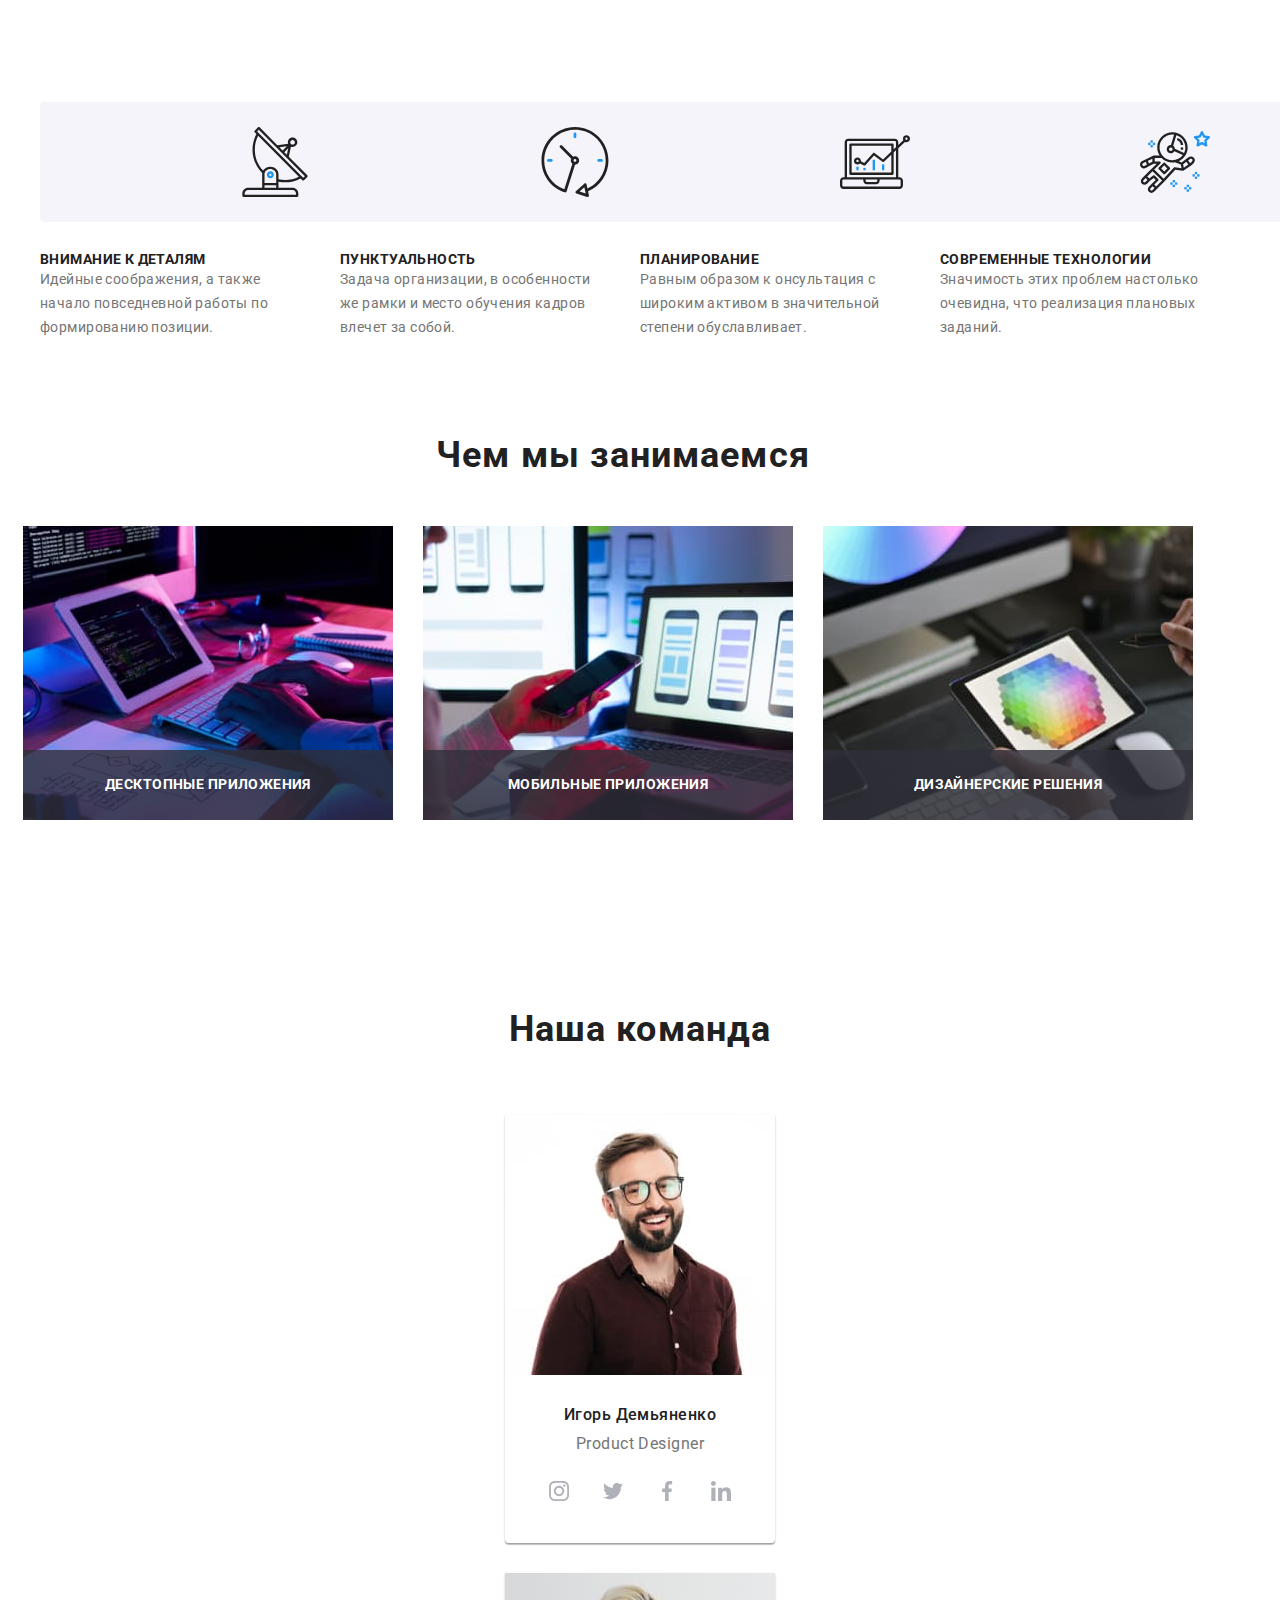
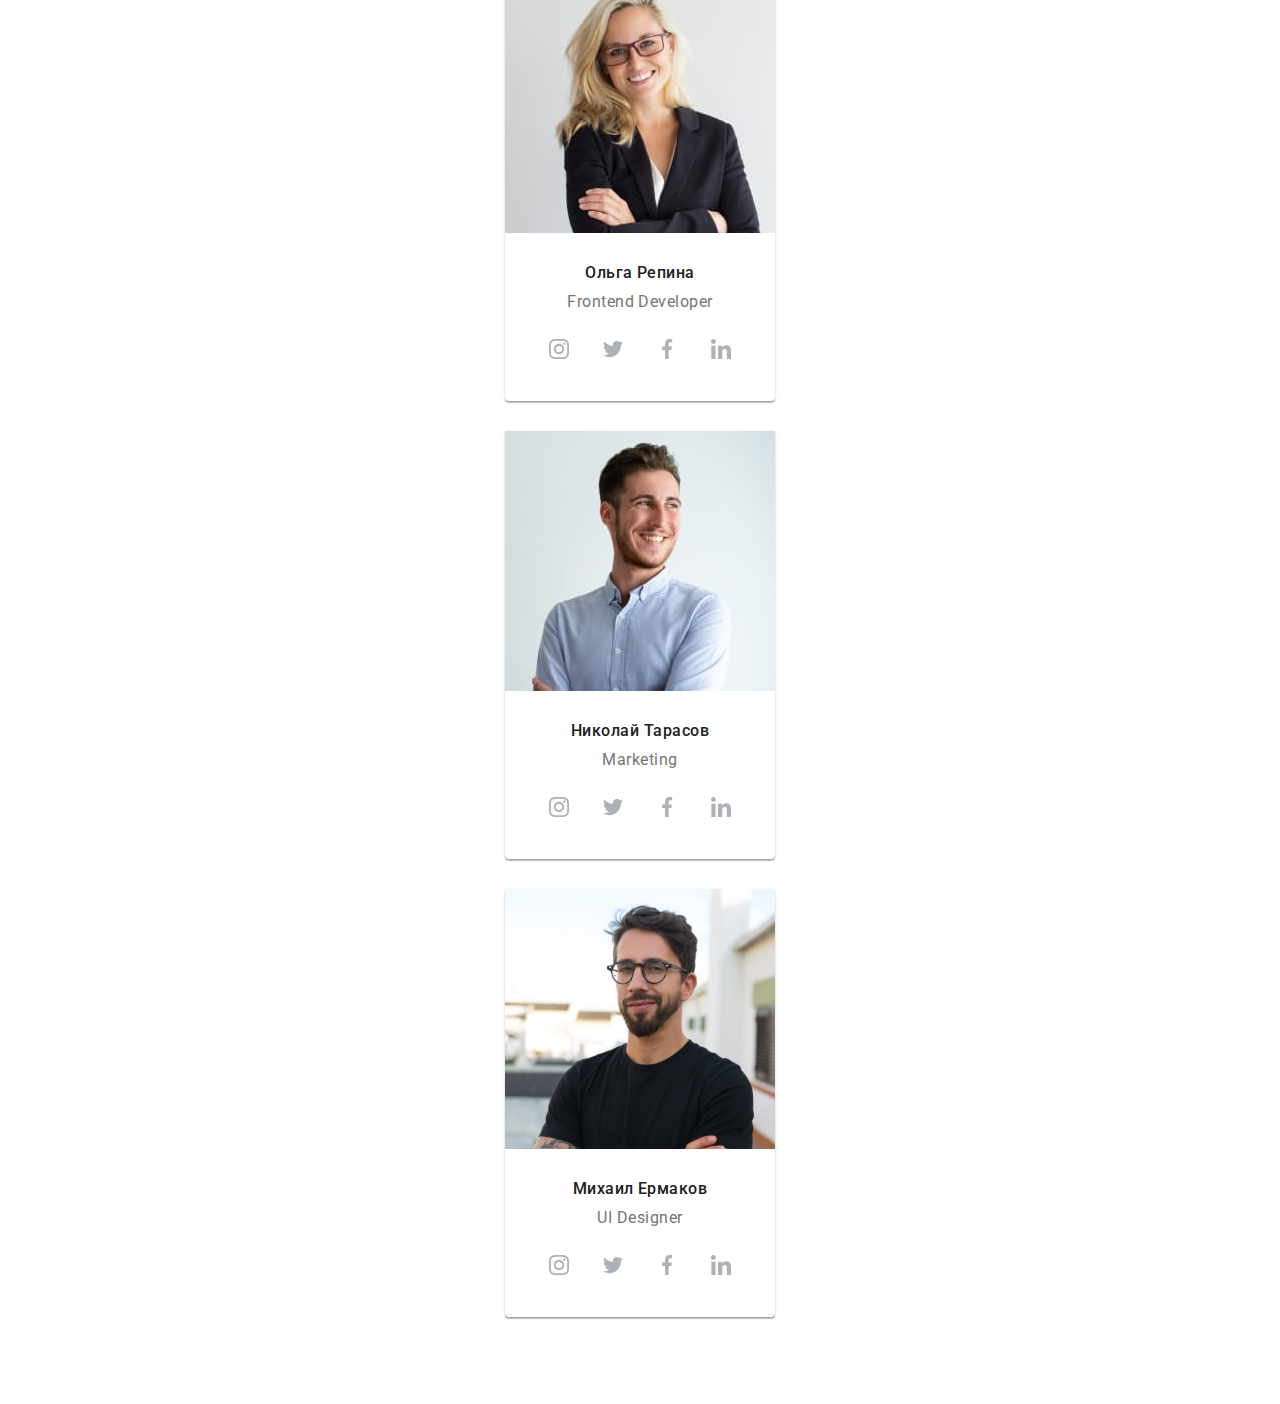
==== index.html @ 64065c69 "1" ====
<!DOCTYPE html>
<html lang="ru">
  <head>
    <meta charset="UTF-8" />
    <meta http-equiv="X-UA-Compatible" content="IE=edge" />
    <meta name="viewport" content="width=device-width, initial-scale=1.0" />
    <title>WebStudio</title>
    <link rel="preconnect" href="https://fonts.gstatic.com" />
    <link
      href="https://fonts.googleapis.com/css2?family=Raleway:wght@700&family=Roboto:wght@400;500;700;900&display=swap"
      rel="stylesheet"
    />
    <link
      rel="stylesheet"
      href="https://cdnjs.cloudflare.com/ajax/libs/modern-normalize/1.1.0/modern-normalize.min.css"
      integrity="sha512-wpPYUAdjBVSE4KJnH1VR1HeZfpl1ub8YT/NKx4PuQ5NmX2tKuGu6U/JRp5y+Y8XG2tV+wKQpNHVUX03MfMFn9Q=="
      crossorigin="anonymous"
      referrerpolicy="no-referrer"
    />
    <link rel="stylesheet" href="./css/main.min.css" />
  </head>
  <body>
    <!-- <header class="header">
      <div class="container header-container">
        <nav class="nav">
          <a class="logo link" href="./index.html">Web<span class="logo_black">Studio</span> </a>
          <ul class="menu list">
            <li class="menu__list">
              <a class="menu__link link current" href="./index.html">Студия</a>
            </li>
            <li class="menu__list">
              <a class="menu__link link" href="./portfolio.html">Портфолио</a>
            </li>
            <li class="menu__list">
              <a class="menu__link link" href="">Контакты</a>
            </li>
          </ul>
        </nav>
        <ul class="header__contacts list">
          <li class="header__contacts-list">
            <a class="header__contacts-mail-link link" href="mailto:info@devstudio.com">
              <svg class="header__icon-mail">
                <use href="./imeges/svg/svg.svg#icon-envelope"></use>
              </svg>
              info@devstudio.com
            </a>
          </li>
          <li class="header__contacts-list">
            <a class="header__contacts-phone-link link" href="tel:+380961111111">
              <svg class="header__icon-tel">
                <use href="./imeges/svg/svg.svg#icon-smartphone" height="16" width="10"></use>
              </svg>
              +38 096 111 11 11</a
            >
          </li>
        </ul>
      </div>
    </header> -->
    <!-- hero -->
    <!-- <main>
      <section class="hero">
        <h1 class="titel-hero">Эффективные решения<br />для вашего бизнеса</h1>
        <button type="button" class="modal-button" data-modal-open>Заказать услугу</button>
      </section> -->
    <!-- advantages -->
    <section class="section-advantages">
      <div class="container">
        <!--скрыть заголовок-->
        <h2 class="visually-hidden">Наши преимущества</h2>
        <ul class="advantages">
          <li class="advantages-list list">
            <div class="advantages-icon-container">
              <svg class="advantages-icon">
                <use href="./imeges/svg/svg.svg#icon-antenna"></use>
              </svg>
            </div>
            <h3 class="advantages-titel">Внимание к деталям</h3>
            <p class="advantages-text">
              Идейные соображения, а также начало повседневной работы по формированию позиции.
            </p>
          </li>
          <li class="advantages-list list">
            <div class="advantages-icon-container">
              <svg class="advantages-icon">
                <use href="./imeges/svg/svg.svg#icon-clock"></use>
              </svg>
            </div>
            <h3 class="advantages-titel">Пунктуальность</h3>
            <p class="advantages-text">
              Задача организации, в особенности же рамки и место обучения кадров влечет за собой.
            </p>
          </li>
          <li class="advantages-list list">
            <div class="advantages-icon-container">
              <svg class="advantages-icon">
                <use href="./imeges/svg/svg.svg#icon-diagram"></use>
              </svg>
            </div>
            <h3 class="advantages-titel">Планирование</h3>
            <p class="advantages-text">
              Равным образом к онсультация с широким активом в значительной степени обуславливает.
            </p>
          </li>
          <li class="advantages-list list">
            <div class="advantages-icon-container">
              <svg class="advantages-icon">
                <use href="./imeges/svg/svg.svg#icon-astronaut"></use>
              </svg>
            </div>
            <h3 class="advantages-titel">Современные технологии</h3>
            <p class="advantages-text">
              Значимость этих проблем настолько очевидна, что реализация плановых заданий.
            </p>
          </li>
        </ul>
      </div>
    </section>
    <!-- job -->
    <section class="section-job">
      <div class="container">
        <h2 class="job">Чем мы занимаемся</h2>
        <ul class="job-list">
          <li class="job-list-item list">
            <img class="job-list-img" src="./imeges/job/1.jpg" alt="Верстка сайта" width="370" />
            <div class="job-list-img-container">
              <p class="job-list-img-text">ДЕСКТОПНЫЕ ПРИЛОЖЕНИЯ</p>
            </div>
          </li>
          <li class="job-list-item list">
            <img
              class="job-list-img"
              src="./imeges/job/2.jpg"
              alt="Адаптация для разных устройств"
              width="370"
            />
            <div class="job-list-img-container">
              <p class="job-list-img-text">Мобильные приложения</p>
            </div>
          </li>
          <li class="job-list-item list">
            <img
              class="job-list-img"
              src="./imeges/job/3.jpg"
              alt="Подбор цветовой гаммы"
              width="370"
            />
            <div class="job-list-img-container">
              <p class="job-list-img-text">Дизайнерские решения</p>
            </div>
          </li>
        </ul>
      </div>
    </section>
    <!-- team -->
    <section class="section-team">
      <div class="container">
        <h2 class="team-titel">Наша команда</h2>
        <ul class="team-list">
          <div class="team">
            <li class="team-list-item list">
              <img src="./imeges/team/1.jpg" alt="фото Игоря Демьяненко" width="270" />
              <div class="team-box">
                <h3 class="team-name">Игорь Демьяненко</h3>
                <p lang="en" class="position">Product Designer</p>
                <ul class="social-list list">
                  <li>
                    <a class="social-list-link" href="">
                      <svg class="social-list-icon">
                        <use href="./imeges/svg/svg.svg#icon-instagram"></use>
                      </svg>
                    </a>
                  </li>
                  <li>
                    <a href="" class="social-list-link">
                      <svg class="social-list-icon">
                        <use href="./imeges/svg/svg.svg#icon-twitter"></use>
                      </svg>
                    </a>
                  </li>
                  <li>
                    <a href="" class="social-list-link">
                      <svg class="social-list-icon">
                        <use href="./imeges/svg/svg.svg#icon-facebook-1"></use>
                      </svg>
                    </a>
                  </li>
                  <li>
                    <a href="" class="social-list-link">
                      <svg class="social-list-icon">
                        <use href="./imeges/svg/svg.svg#icon-linkedin"></use>
                      </svg>
                    </a>
                  </li>
                </ul>
              </div>
            </li>
          </div>
          <div class="team">
            <li class="team-list-item list">
              <img src="./imeges/team/2.jpg" alt="фото Ольги Репиной" width="270" />
              <div class="team-box">
                <h3 class="team-name">Ольга Репина</h3>
                <p lang="en" class="position">Frontend Developer</p>
                <ul class="social-list list">
                  <li>
                    <a class="social-list-link" href="">
                      <svg class="social-list-icon">
                        <use href="./imeges/svg/svg.svg#icon-instagram"></use>
                      </svg>
                    </a>
                  </li>
                  <li>
                    <a href="" class="social-list-link">
                      <svg class="social-list-icon">
                        <use href="./imeges/svg/svg.svg#icon-twitter"></use>
                      </svg>
                    </a>
                  </li>
                  <li>
                    <a href="" class="social-list-link">
                      <svg class="social-list-icon">
                        <use href="./imeges/svg/svg.svg#icon-facebook-1"></use>
                      </svg>
                    </a>
                  </li>
                  <li>
                    <a href="" class="social-list-link">
                      <svg class="social-list-icon">
                        <use href="./imeges/svg/svg.svg#icon-linkedin"></use>
                      </svg>
                    </a>
                  </li>
                </ul>
              </div>
            </li>
          </div>
          <div class="team">
            <li class="team-list-item list">
              <img src="./imeges/team/3.jpg" alt="фото Николая Тарасова" />
              <div class="team-box">
                <h3 class="team-name">Николай Тарасов</h3>
                <p lang="en" class="position">Marketing</p>
                <ul class="social-list list">
                  <li>
                    <a class="social-list-link" href="">
                      <svg class="social-list-icon">
                        <use href="./imeges/svg/svg.svg#icon-instagram"></use>
                      </svg>
                    </a>
                  </li>
                  <li>
                    <a href="" class="social-list-link">
                      <svg class="social-list-icon">
                        <use href="./imeges/svg/svg.svg#icon-twitter"></use>
                      </svg>
                    </a>
                  </li>
                  <li>
                    <a href="" class="social-list-link">
                      <svg class="social-list-icon">
                        <use href="./imeges/svg/svg.svg#icon-facebook-1"></use>
                      </svg>
                    </a>
                  </li>
                  <li>
                    <a href="" class="social-list-link">
                      <svg class="social-list-icon">
                        <use href="./imeges/svg/svg.svg#icon-linkedin"></use>
                      </svg>
                    </a>
                  </li>
                </ul>
              </div>
            </li>
          </div>
          <div class="team">
            <li class="team-list-item list">
              <img src="./imeges/team/4.jpg" alt="фото Михаила Ермакова" width="270" />
              <div class="team-box">
                <h3 class="team-name">Михаил Ермаков</h3>
                <p lang="en" class="position">UI Designer</p>
                <ul class="social-list list">
                  <li>
                    <a class="social-list-link" href="">
                      <svg class="social-list-icon">
                        <use href="./imeges/svg/svg.svg#icon-instagram"></use>
                      </svg>
                    </a>
                  </li>
                  <li>
                    <a class="social-list-link" href="">
                      <svg class="social-list-icon">
                        <use href="./imeges/svg/svg.svg#icon-twitter"></use>
                      </svg>
                    </a>
                  </li>
                  <li>
                    <a href="" class="social-list-link">
                      <svg class="social-list-icon">
                        <use href="./imeges/svg/svg.svg#icon-facebook-1"></use>
                      </svg>
                    </a>
                  </li>
                  <li>
                    <a href="" class="social-list-link">
                      <svg class="social-list-icon">
                        <use href="./imeges/svg/svg.svg#icon-linkedin"></use>
                      </svg>
                    </a>
                  </li>
                </ul>
              </div>
            </li>
          </div>
        </ul>
      </div>
    </section>
    <!-- Partners -->
    <!-- <section class="partners-sections">
        <div class="container">
          <h2 class="partners">Постоянные клиенты</h2>
          <ul class="partners-list list">
            <li class="partners-list-item">
              <a href="" class="partners-list-link">
                <svg class="partners-list-icon" height="46" width="41">
                  <use href="./imeges/svg/svg.svg#icon-group"></use>
                </svg>
              </a>
            </li>
            <li class="partners-list-item">
              <a href="" class="partners-list-link">
                <svg class="partners-list-icon" height="52" width="40">
                  <use href="./imeges/svg/svg.svg#icon-group2"></use>
                </svg>
              </a>
            </li>
            <li class="partners-list-item">
              <a href="" class="partners-list-link">
                <svg class="partners-list-icon" height="41" width="43">
                  <use href="./imeges/svg/svg.svg#icon-group3"></use>
                </svg>
              </a>
            </li>
            <li class="partners-list-item">
              <a href="" class="partners-list-link">
                <svg class="partners-list-icon" height="40" width="83">
                  <use href="./imeges/svg/svg.svg#icon-group4"></use>
                </svg>
              </a>
            </li>
            <li class="partners-list-item">
              <a href="" class="partners-list-link">
                <svg class="partners-list-icon" height="45" width="62">
                  <use href="./imeges/svg/svg.svg#icon-group5"></use>
                </svg>
              </a>
            </li>
            <li class="partners-list-item">
              <a href="" class="partners-list-link">
                <svg class="partners-list-icon" height="43" width="93">
                  <use href="./imeges/svg/svg.svg#icon-group6"></use>
                </svg>
              </a>
            </li>
          </ul>
        </div>
      </section>
    </main> -->
    <!-- footer -->
    <!-- <footer class="footer">
      <div class="container footer-container">
        <div class="address-box">
          <a class="logo link" href="./index.html">Web<span class="logo-white">Studio</span></a>
          <address class="address">
            <ul class="address__list list">
              <li class="footer-list-item">
                <a
                  class="footer-list-address link"
                  href="https://goo.gl/maps/URizzxRPcftidG8c9"
                  target="_blank"
                  rel="nooperer noreferrer"
                  >г.Киев бул. Леси Украинки 26</a
                >
              </li>
              <li class="footer-list-item">
                <a class="footer-link-mail link" href="mailto:info@devstudio.com"
                  >info@devstudio.com</a
                >
              </li>
              <li class="footer-list-item">
                <a class="footer-link-tel link" href="tel:+380961111111">+38 096 111 11 11</a>
              </li>
            </ul>
          </address>
        </div>
        <div class="footer-social-container">
          <p class="footer-social-titel">присоединяйтесь</p>
          <ul class="footer-social-list list">
            <li class="footer-social-list-item">
              <a class="footer-social-list-link" href="">
                <svg class="footer-social-list-icon">
                  <use href="./imeges/svg/svg.svg#icon-instagram"></use>
                </svg>
              </a>
            </li>
            <li class="footer-social-list-item">
              <a class="footer-social-list-link" href="">
                <svg class="footer-social-list-icon">
                  <use href="./imeges/svg/svg.svg#icon-twitter"></use>
                </svg>
              </a>
            </li>
            <li class="footer-social-list-item">
              <a href="" class="footer-social-list-link">
                <svg class="footer-social-list-icon">
                  <use href="./imeges/svg/svg.svg#icon-facebook-1"></use>
                </svg>
              </a>
            </li>
            <li class="footer-social-list-item">
              <a href="" class="footer-social-list-link">
                <svg class="footer-social-list-icon">
                  <use href="./imeges/svg/svg.svg#icon-linkedin"></use>
                </svg>
              </a>
            </li>
          </ul>
        </div> -->
    <!-- Form subckribe -->
    <!-- <form action="#" class="subscribe-form">
          <p class="subscribe-titel">Подпишитесь на рассылку</p>
          <div class="sybscribe-box">
            <input type="email" class="subscribe-mail" name="subscribe-mail" placeholder="E-mail" />
            <button class="subscribe-btn">
              <span class="subscribe-btn-titel">Подписаться</span>
              <svg class="subscribe-icon" height="24px" width="24px">
                <use href="./imeges/svg/svg.svg#icon-icon-send"></use>
              </svg>
            </button>
          </div>
        </form>
      </div>
    </footer> -->
    <!-- Modal form -->
    <div class="backdrop is-hidden" data-modal>
      <div class="modal">
        <button type="button" class="close" data-modal-close>
          <svg class="close-icon" height="18px" width="18px">
            <use href="./imeges/svg/svg.svg#icon-Vector"></use>
          </svg>
        </button>
        <form action="#" class="modal-form">
          <p class="modal-form-head">Оставьте свои данные, мы вам перезвоним</p>
          <label class="modal-form-field"
            >Имя
            <span class="input-wrapper">
              <input
                type="text"
                class="modal-form-input"
                name="user-name"
                pattern="[a-zA-Zа-яёА-ЯЁ]+"
                title="Имя должно содержать"
                minlength="2"
                required
              />
              <svg class="modal-form-icon" height="18px" width="18px">
                <use href="./imeges/svg/svg.svg#icon-person-black-18dp-1"></use>
              </svg>
            </span>
          </label>
          <label class="modal-form-field"
            >Телефон
            <span class="input-wrapper">
              <input
                type="tel"
                class="modal-form-input"
                name="user-phone"
                pattern="[0-9]{3}-[0-9]{3}-[0-9]{2}-[0-9]{2}"
                title="000-000-00-00"
                required
              />
              <svg class="modal-form-icon" height="18px" width="18px">
                <use href="./imeges/svg/svg.svg#icon-phone-black-18dp-1"></use>
              </svg>
            </span>
          </label>
          <label class="modal-form-field"
            >Почта
            <span class="input-wrapper">
              <input type="email" class="modal-form-input" name="user-email" />
              <svg class="modal-form-icon" height="18px" width="18px">
                <use href="./imeges/svg/svg.svg#icon-email-black-18dp-1"></use>
              </svg>
            </span>
          </label>
          <label class="modal-form-field"
            >Коментарий
            <textarea
              name="user-message"
              class="modal-form-message"
              placeholder="Введите текст"
            ></textarea>
          </label>
          <input type="checkbox" class="modal-form-checkbox visually-hidden" id="accept" />
          <label for="accept" class="modal-form-checkbox-label">
            Соглашаюсь с рассылкой и принимаю&nbsp;
            <a href="" class="modal-form-label-link">Условия договора</a></label
          >
          <button class="modal-form-btn">Отправить</button>
        </form>
      </div>
    </div>
    <script src="./js/modal.js"></script>
  </body>
</html>
---- css/main.min.css ----
:root{--main-font: 'Roboto', sans-serif;--secondary-font: 'Raleway';--accent-color: #2196f3;--background-color: #2f303a;--contact-head: #757575;--titel-hero-button: #ffffff;--bacground-button: #f5f4fa;--border-portfolio: #eeeeee;--fill: #afb1b8}.visually-hidden{position:absolute !important;clip:rect(1px 1px 1px 1px);clip:rect(1px, 1px, 1px, 1px);padding:0 !important;border:0 !important;height:1px !important;width:1px !important;overflow:hidden}h1,h2,h3,h4,h5,h6,p{margin-top:0;margin-bottom:0}ul,ol{margin-top:0;margin-bottom:0;padding-left:0}img{display:block}body{font-family:var(--main-font)}.list{list-style:none}.link{text-decoration:none}.container{width:100%;margin:0 auto;padding-left:15px;padding-right:15px}@media screen and (min-width: 480px){.container{max-width:480px}}@media screen and (min-width: 768px){.container{max-width:768px}}@media screen and (min-width: 1200px){.container{max-width:1200px}}.modal-button{border-radius:4px;font-family:inherit;font-weight:700;font-size:16px;line-height:1.87;display:flex;align-items:center;text-align:center;letter-spacing:0.06em;cursor:pointer;background:var(--accent-color);padding:10px 32px;margin-right:auto;margin-left:auto;box-shadow:0px 4px 4px rgba(0,0,0,0.15);border-radius:4px;border-color:transparent;color:var(--titel-hero-button)}.social-list-icon{width:20px;height:20px}.social-list-link{display:flex;justify-content:center;align-items:center;width:44px;height:44px;border-radius:50%;background-color:#ffffff;fill:var(--fill);transition-property:background-color, fill;transition-duration:250ms;transition-timing-function:cubic-bezier(0.4, 0, 0.2, 1);transition-delay:0ms}.social-list-link:hover,.social-list-link:focus{background-color:var(--accent-color);fill:#ffffff}.social-list{display:flex;justify-content:space-between;margin-top:16px}.footer-social-list-item:not(:last-child){margin-right:10px}.footer-social-container{margin-left:70px}.footer-social-list{display:flex}.footer-social-list-icon{width:20px;height:20px;fill:var(--titel-hero-button);transition-property:fill;transition-duration:250ms;transition-timing-function:cubic-bezier(0.4, 0, 0.2, 1);transition-delay:0ms}.footer-social-list-icon:hover{fill:white}.footer-social-list-link{display:flex;justify-content:center;align-items:center;width:44px;height:44px;border-radius:50%;background:rgba(255,255,255,0.1);transition-property:fill, background-color;transition-duration:250ms;transition-timing-function:cubic-bezier(0.4, 0, 0.2, 1);transition-delay:0ms}.footer-social-list-link:hover,.footer-social-list-link:focus{fill:white;background-color:var(--accent-color)}.footer-social-titel{text-transform:uppercase;font-weight:700;font-size:14px;line-height:1.14;letter-spacing:0.03em;color:var(--titel-hero-button);margin-bottom:20px}.backdrop{position:fixed;top:0;left:0;width:100%;height:100%;background-color:rgba(0,0,0,0.2);transition-property:opacity, visibility;transition-duration:250ms;transition-timing-function:cubic-bezier(0.4, 0, 0.2, 1);transition-delay:0ms}.is-hidden{opacity:0;visibility:hidden;pointer-events:none}.modal{width:528px;height:581px;background:#ffffff;box-shadow:0px 1px 3px rgba(0,0,0,0.12),0px 1px 1px rgba(0,0,0,0.14),0px 2px 1px rgba(0,0,0,0.2);border-radius:4px;position:absolute;top:50%;left:50%;transform:translate(-50%, -50%);padding:40px}.close{display:flex;align-items:center;justify-content:center;position:absolute;top:8px;right:8px;width:30px;height:30px;border-radius:50%;border:1px solid rgba(0,0,0,0.1);background-color:transparent;cursor:pointer;box-sizing:border-box;padding:0}.modal-form{display:flex;flex-direction:column}.modal-form-head{font-weight:bold;font-size:20px;line-height:1.15;text-align:center;letter-spacing:0.03em;color:#212121}.modal-form-input{width:100%;height:40px;border:1px solid rgba(33,33,33,0.2);box-sizing:border-box;border-radius:4px;padding-left:42px;transition-property:border-color;transition-duration:250ms;transition-timing-function:cubic-bezier(0.4, 0, 0.2, 1);transition-delay:0ms}.modal-form-input:hover,.modal-form-input:focus{border-color:var(--accent-color);outline:none}.modal-form-field{font-style:normal;font-weight:normal;font-size:12px;letter-spacing:0.01em;color:var(--contact-head);margin-bottom:10px}.modal-form-icon{top:50%;left:12px;transform:translateY(-50%);position:absolute;transition-property:fill;transition-duration:250ms;transition-timing-function:cubic-bezier(0.4, 0, 0.2, 1);transition-delay:0ms}.modal-form-input:hover+.modal-form-icon,.modal-form-input:focus+.modal-form-icon{fill:var(--accent-color)}.input-wrapper{position:relative;display:block;margin-top:4px}.modal-form-message{width:100%;height:120px;padding:12px 16px;margin-top:4px;resize:none;transition-property:border-color;transition-duration:250ms;transition-timing-function:cubic-bezier(0.4, 0, 0.2, 1);transition-delay:0ms}.modal-form-message:focus{outline:none;border-color:var(--accent-color)}.modal-form-message::placeholder{font-style:normal;font-weight:normal;font-size:12px;line-height:1.16;letter-spacing:0.01em;color:rgba(117,117,117,0.5)}.modal-form-checkbox-label{display:flex;align-items:center;font-weight:normal;font-size:14px;line-height:1.71;letter-spacing:0.03em;color:#757575;margin-bottom:30px}.modal-form-checkbox-label::before{content:'';display:block;width:16px;height:15px;border-radius:4;border:1px solid #000000;box-shadow:0px 4px 4px rgba(0,0,0,0.25);cursor:pointer;margin-right:9px}.modal-form-checkbox:checked+.modal-form-checkbox-label::before{background-image:url("../imeges/bg/icon.jpg");border:1px transparent;box-shadow:none}.modal-form-checkbox:focus+.modal-form-checkbox-label::before{outline:1px solid var(--accent-color);border:none}.modal-form-label-link{font-weight:normal;font-size:14px;line-height:1.71;letter-spacing:0.03em;text-decoration-line:underline;color:var(--accent-color)}.modal-form-btn{width:200px;height:50px;margin:0 auto;cursor:pointer;background-color:var(--accent-color);font-weight:bold;font-size:16px;line-height:1.87;letter-spacing:0.06em;color:var(--titel-hero-button);border:none}.header{padding-top:24px;padding-bottom:24px;border-bottom:1px solid #ececec}.header-container{display:flex}.nav{display:flex;align-items:center}.menu{display:flex}.header__contacts{display:flex;align-items:center;margin-left:auto}.header__icon-mail{width:16px;height:12px;margin-right:10px}.header__icon-tel{width:10px;height:16px;margin-right:10px}.logo{font-family:'Raleway', sans-serif;font-weight:400;font-size:26px;line-height:1.2;letter-spacing:0.03em;color:var(--accent-color);margin-right:93px}.menu__list:not(:last-child){margin-right:50px}.logo_black{font-family:'Raleway', sans-serif;font-weight:400;font-size:26px;line-height:1.2;letter-spacing:0.03em;color:#000}.menu__link{font-weight:500;font-size:14px;line-height:1.14;letter-spacing:0.02em;color:#212121;transition-property:color;transition-duration:250ms;transition-timing-function:cubic-bezier(0.4, 0, 0.2, 1);transition-delay:0ms}.menu__link:hover,.menu__link:focus{color:var(--accent-color)}.current{color:var(--accent-color)}.current::after{display:block;content:'';width:100%;height:4px;background-color:var(--accent-color);border-radius:2px;position:relative;top:28px}.header__contacts-mail-link{font-weight:500;font-size:14px;line-height:1.14;letter-spacing:0.02em;color:var(--contact-head);margin-left:auto;display:flex;align-items:center;transition-property:color, fill;transition-duration:250ms;transition-timing-function:cubic-bezier(0.4, 0, 0.2, 1);transition-delay:0ms;fill:#757575}.header__contacts-mail-link:hover,.header__contacts-mail-link:focus{color:var(--accent-color);fill:var(--accent-color)}.header__contacts-phone-link{font-weight:500;font-size:14px;line-height:1.14;letter-spacing:0.02em;color:var(--contact-head);margin-left:50px;display:flex;align-items:center;transition-property:color, fill;transition-duration:250ms;transition-timing-function:cubic-bezier(0.4, 0, 0.2, 1);transition-delay:0ms;fill:#757575}.header__contacts-phone-link:hover,.header__contacts-phone-link:focus{color:var(--accent-color);fill:var(--accent-color)}.titel-hero{font-weight:900;font-size:44px;line-height:1.36;text-align:center;letter-spacing:0.06em;text-transform:uppercase;color:var(--titel-hero-button);margin-right:0 auto;margin-bottom:30px}.hero{background-image:linear-gradient(rgba(47,48,58,0.4), rgba(47,48,58,0.4)),url("../imeges/bg/bg.jpg");background-repeat:no-repeat;background-position:50% 50%;background-size:cover;padding-top:200px;padding-bottom:200px}.advantages{margin-bottom:-30px}@media screen and (min-width: 768px){.advantages{display:flex;flex-wrap:wrap}}.section-advantages{padding-top:60px;padding-bottom:60px}@media screen and (min-width: 1200px){.section-advantages{padding-top:94px;padding-bottom:94px}}.advantages-list{width:100%;margin-bottom:30px}.advantages-list:not(:last-child){margin-right:30px}@media screen and (min-width: 768px){.advantages-list{flex-basis:calc((100% - 60px) / 2)}}@media screen and (min-width: 1200px){.advantages-list{flex-basis:calc((100% - 120px) / 4)}}.advantages-titel{font-weight:700;font-size:14px;line-height:1.14;letter-spacing:0.03em;text-transform:uppercase;color:#212121;text-align:center}@media screen and (min-width: 768px){.advantages-titel{text-align:left}}.advantages-text{font-weight:400;font-size:14px;line-height:1.71;letter-spacing:0.03em;color:#757575}.position{font-weight:400;font-size:16px;line-height:1.19;text-align:center;letter-spacing:0.03em;color:#757575}.advantages-icon{width:70px;height:70px;margin-left:0;margin-right:0}.advantages-icon-container{width:100%;background:#f5f4fa;padding:25px 100px;margin-bottom:30px;border-radius:4px;margin-right:auto;margin-left:auto;display:flex;align-items:center;justify-content:center}.section-job{padding-bottom:94px;display:none}@media screen and (min-width: 1200px){.section-job{max-width:1200px;display:block}}.job-list-item:not(:last-child){margin-right:30px}.job-list{display:flex}.job,.team-titel,.partners{font-weight:700;font-size:36px;line-height:1.17;text-align:center;letter-spacing:0.03em;color:#212121;margin-bottom:50px}.job-list-img-container{width:370px;height:70px;background:rgba(47,48,58,0.8);display:flex;align-items:center;justify-content:center;position:absolute;margin-top:-70px}.job-list-img-text{font-weight:700;font-size:14px;line-height:1.14;letter-spacing:0.03em;text-transform:uppercase;color:var(--titel-hero-button)}.section-team{padding-top:60px;padding-bottom:60px}@media screen and (min-width: 1200px){.section-team{padding-top:94px;padding-bottom:94px}}.team-list{margin-bottom:-30px}@media screen and (min-width: 768px){.team-list{display:flex;flex-wrap:wrap}}.team-list-item{background:#ffffff;box-shadow:0px 1px 3px rgba(0,0,0,0.12),0px 1px 1px rgba(0,0,0,0.14),0px 2px 1px rgba(0,0,0,0.2);border-radius:0px 0px 4px 4px}.team-list-item:not(:last-child){margin-right:30px}@media screen and (min-width: 768px){.team-list-item{flex-basis:calc((100% - 60px) / 2)}}@media screen and (min-width: 1200px){.team-list-item{flex-basis:calc((100% - 120px) / 4)}}.team-box{padding-top:30px;padding-bottom:30px;padding-left:32px;padding-right:32px}.team-name{font-weight:500;font-size:16px;line-height:1.19;text-align:center;letter-spacing:0.03em;color:#212121;margin-bottom:10px}.position{font-weight:400;font-size:16px;line-height:1.19;text-align:center;letter-spacing:0.03em;color:#757575}.team{width:100%;display:flex;padding-top:15px;padding-bottom:15px;align-items:center;justify-content:center}.partners-sections{padding-top:94px;padding-bottom:94px}.partners-list{display:flex}.partners-list-icon{fill:var(--fill);transition-property:fill;transition-duration:250ms;transition-timing-function:cubic-bezier(0.4, 0, 0.2, 1);transition-delay:0ms}.partners-list-item{display:block;width:170px;height:92px;box-sizing:border-box}.partners-list-item:not(:last-child){margin-right:30px;transition-property:border, box-sizing, border-radius;transition-duration:250ms;transition-timing-function:cubic-bezier(0.4, 0, 0.2, 1);transition-delay:0ms}.partners-list-link{display:flex;width:100%;height:100%;justify-content:center;align-items:center;border:1px solid #afb1b8;border-radius:4px;padding:16px 32px;transition-property:fill, border-color;transition-duration:250ms;transition-timing-function:cubic-bezier(0.4, 0, 0.2, 1);transition-delay:0ms}.partners-list-link:hover,.partners-list-link:focus{border-color:var(--accent-color);outline:none}.partners-list-link:hover .partners-list-icon,.partners-list-link:focus .partners-list-icon{fill:var(--accent-color)}.footer-container{display:flex;align-items:baseline}.footer{background:var(--background-color);padding:60px 0px}.subscribe-form{margin-left:89px}.subscribe-titel{font-weight:bold;font-size:14px;line-height:1.16;letter-spacing:0.03em;text-transform:uppercase;color:var(--titel-hero-button);padding-bottom:20px}.subscribe-mail{width:358px;height:50px;padding-left:16px;background-color:var(--background-color);color:rgba(255,255,255,0.6);border:1px solid rgba(255,255,255,0.3);border-radius:4px;margin-right:12px}.subscribe-btn{width:200px;height:50px;font-weight:bold;font-size:16px;line-height:1.87;letter-spacing:0.06em;color:var(--titel-hero-button);background-color:var(--accent-color);border-radius:4px;border:none;padding:0;cursor:pointer}.subscribe-btn-titel{margin-right:24px}.subscribe-icon{position:absolute;top:50%;right:13px;transform:translate(-50%, -50%)}.sybscribe-box{position:relative;display:flex;justify-content:space-between}.portfolio-btn{display:flex;justify-content:center;margin-bottom:50px}.portfolio-section-btn{padding-top:94px;padding-bottom:94px}.wrap{margin-top:34px;margin-bottom:89px}.portfolio-list{display:flex;flex-wrap:wrap;margin-top:-30px;margin-left:-30px}.portfolio-btn-item{border-radius:4px}.portfolio-btn-item:not(:last-child){margin-right:10px}.portfolio-list-item{margin-top:30px;margin-left:30px}.portfolio-list-item-link{display:block;transition-property:box-shadow;transition-duration:250ms;transition-timing-function:cubic-bezier(0.4, 0, 0.2, 1);transition-delay:0ms}.portfolio-list-item-link:hover .overlay,.portfolio-list-item-link:focus .overlay{transform:translateY(0%);box-shadow:0px 1px 1px rgba(0,0,0,0.12),0px 4px 4px rgba(0,0,0,0.06),1px 4px 6px rgba(0,0,0,0.16)}.portfolio-box{padding-top:20px;padding-bottom:20px;padding-left:24px;padding-right:24px;border-bottom:1px solid var(--border-portfolio);border-left:1px solid var(--border-portfolio);border-right:1px solid var(--border-portfolio);box-sizing:border-box}.overlay{position:absolute;background-color:rgba(33,150,243,0.9);font-weight:400;font-size:18px;line-height:1.56;letter-spacing:0.03em;color:var(--titel-hero-button);padding:63px 24px;top:0;left:0;height:100%;width:100%;overflow:auto;transform:translateY(100%);transition:transform 500ms linear}.portfolio-list-item-overlay{position:relative;overflow:hidden}.modal-button-portfolio{font-weight:500;font-size:16px;line-height:1.62;text-align:center;letter-spacing:0.03em;color:#212121;cursor:pointer;font-family:inherit;border:none;border-radius:4px;padding:6px 24px;transition-property:box-shadow, color, background;transition-duration:250ms;transition-timing-function:cubic-bezier(0.4, 0, 0.2, 1);transition-delay:0ms}.modal-button-portfolio:hover,.modal-button-portfolio:focus{box-shadow:0px 1px 1px rgba(0,0,0,0.12),0px 4px 4px rgba(0,0,0,0.06),1px 4px 6px rgba(0,0,0,0.16);color:var(--titel-hero-button);background:var(--accent-color)}.list-portfolio{font-weight:700;font-size:18px;line-height:2;letter-spacing:0.06em;color:#212121}.list-portfolio-category{font-weight:400;font-size:16px;line-height:1.87;letter-spacing:0.03em;color:#757575;margin-top:4px}.address{font-style:normal}.address-box{width:231px}.footer-list-item:not(:last-child){margin-bottom:9px}.footer-list-address{display:flex;font-weight:400;font-size:14px;line-height:1.71;letter-spacing:0.03em;color:#ffffff}.footer .logo{margin-bottom:20px;display:block}.logo-white{font-weight:700;font-size:26px;line-height:1.35;letter-spacing:0.03em;color:#ffffff}.footer-link-mail{font-weight:400;font-size:14px;line-height:1.71;letter-spacing:0.03em;color:#ffffff99}.footer-link-tel{font-weight:400;font-size:14px;line-height:1.71;letter-spacing:0.03em;color:#ffffff99}
/*# sourceMappingURL=main.min.css.map */
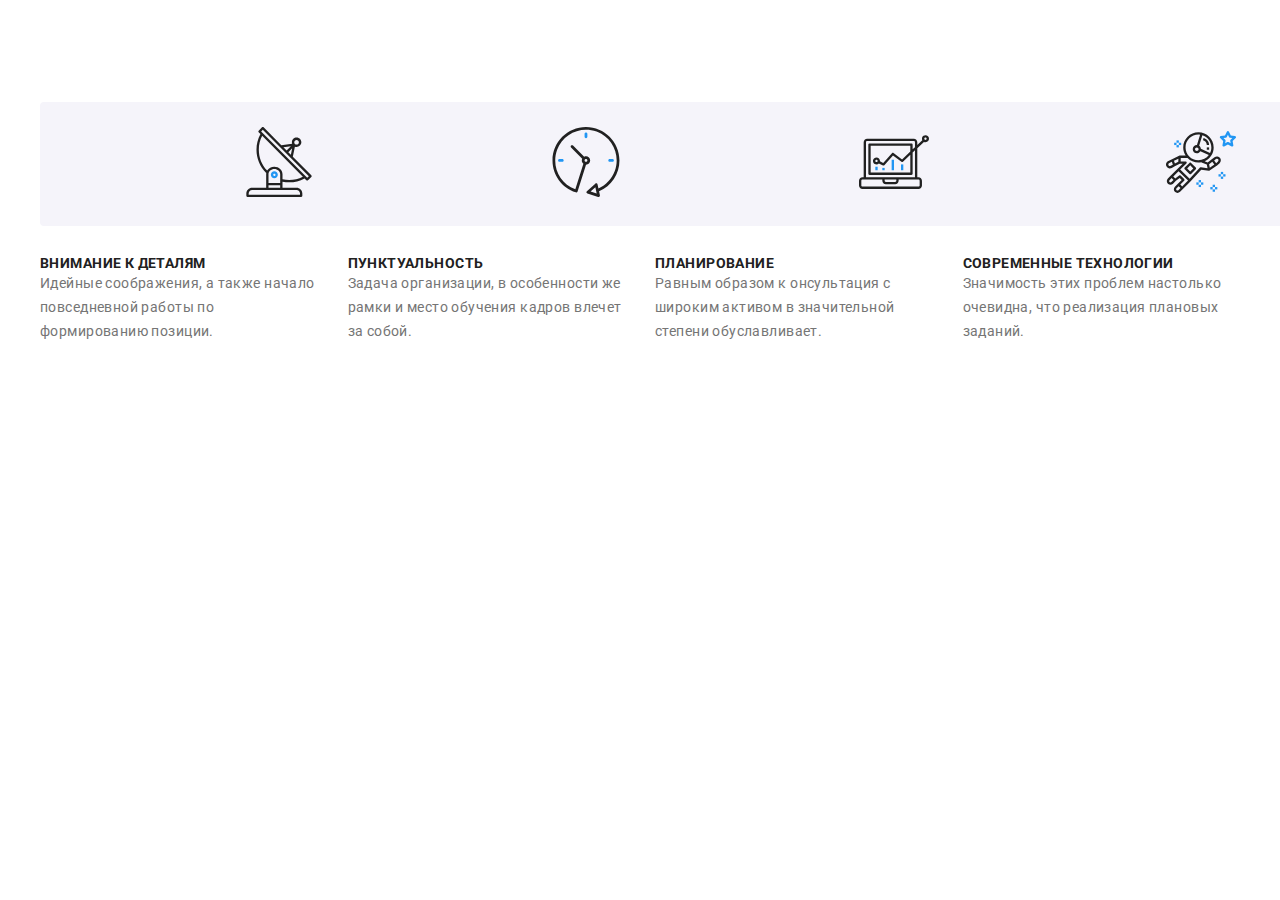
==== commit fb9b871d: "Преимущества" ====
--- a/index.html
+++ b/index.html
@@ -116,47 +116,46 @@
       </div>
     </section>
     <!-- job -->
-    <section class="section-job">
-      <div class="container">
-        <h2 class="job">Чем мы занимаемся</h2>
-        <ul class="job-list">
-          <li class="job-list-item list">
-            <img class="job-list-img" src="./imeges/job/1.jpg" alt="Верстка сайта" width="370" />
-            <div class="job-list-img-container">
-              <p class="job-list-img-text">ДЕСКТОПНЫЕ ПРИЛОЖЕНИЯ</p>
-            </div>
-          </li>
-          <li class="job-list-item list">
-            <img
-              class="job-list-img"
-              src="./imeges/job/2.jpg"
-              alt="Адаптация для разных устройств"
-              width="370"
-            />
-            <div class="job-list-img-container">
-              <p class="job-list-img-text">Мобильные приложения</p>
-            </div>
-          </li>
-          <li class="job-list-item list">
-            <img
-              class="job-list-img"
-              src="./imeges/job/3.jpg"
-              alt="Подбор цветовой гаммы"
-              width="370"
-            />
-            <div class="job-list-img-container">
-              <p class="job-list-img-text">Дизайнерские решения</p>
-            </div>
-          </li>
-        </ul>
-      </div>
-    </section>
+    <!-- <section class="section-job">
+        <div class="container">
+          <h2 class="job">Чем мы занимаемся</h2>
+          <ul class="job-list">
+            <li class="job-list-item list">
+              <img class="job-list-img" src="./imeges/job/1.jpg" alt="Верстка сайта" width="370" />
+              <div class="job-list-img-container">
+                <p class="job-list-img-text">ДЕСКТОПНЫЕ ПРИЛОЖЕНИЯ</p>
+              </div>
+            </li>
+            <li class="job-list-item list">
+              <img
+                class="job-list-img"
+                src="./imeges/job/2.jpg"
+                alt="Адаптация для разных устройств"
+                width="370"
+              />
+              <div class="job-list-img-container">
+                <p class="job-list-img-text">Мобильные приложения</p>
+              </div>
+            </li>
+            <li class="job-list-item list">
+              <img
+                class="job-list-img"
+                src="./imeges/job/3.jpg"
+                alt="Подбор цветовой гаммы"
+                width="370"
+              />
+              <div class="job-list-img-container">
+                <p class="job-list-img-text">Дизайнерские решения</p>
+              </div>
+            </li>
+          </ul>
+        </div>
+      </section> -->
     <!-- team -->
-    <section class="section-team">
-      <div class="container">
-        <h2 class="team-titel">Наша команда</h2>
-        <ul class="team-list">
-          <div class="team">
+    <!-- <section class="section-team">
+        <div class="container">
+          <h2 class="team-titel">Наша команда</h2>
+          <ul class="team-list">
             <li class="team-list-item list">
               <img src="./imeges/team/1.jpg" alt="фото Игоря Демьяненко" width="270" />
               <div class="team-box">
@@ -194,8 +193,6 @@
                 </ul>
               </div>
             </li>
-          </div>
-          <div class="team">
             <li class="team-list-item list">
               <img src="./imeges/team/2.jpg" alt="фото Ольги Репиной" width="270" />
               <div class="team-box">
@@ -233,8 +230,6 @@
                 </ul>
               </div>
             </li>
-          </div>
-          <div class="team">
             <li class="team-list-item list">
               <img src="./imeges/team/3.jpg" alt="фото Николая Тарасова" />
               <div class="team-box">
@@ -272,8 +267,6 @@
                 </ul>
               </div>
             </li>
-          </div>
-          <div class="team">
             <li class="team-list-item list">
               <img src="./imeges/team/4.jpg" alt="фото Михаила Ермакова" width="270" />
               <div class="team-box">
@@ -311,10 +304,9 @@
                 </ul>
               </div>
             </li>
-          </div>
-        </ul>
-      </div>
-    </section>
+          </ul>
+        </div>
+      </section> -->
     <!-- Partners -->
     <!-- <section class="partners-sections">
         <div class="container">
--- a/css/main.min.css
+++ b/css/main.min.css
@@ -1,2 +1,2 @@
-:root{--main-font: 'Roboto', sans-serif;--secondary-font: 'Raleway';--accent-color: #2196f3;--background-color: #2f303a;--contact-head: #757575;--titel-hero-button: #ffffff;--bacground-button: #f5f4fa;--border-portfolio: #eeeeee;--fill: #afb1b8}.visually-hidden{position:absolute !important;clip:rect(1px 1px 1px 1px);clip:rect(1px, 1px, 1px, 1px);padding:0 !important;border:0 !important;height:1px !important;width:1px !important;overflow:hidden}h1,h2,h3,h4,h5,h6,p{margin-top:0;margin-bottom:0}ul,ol{margin-top:0;margin-bottom:0;padding-left:0}img{display:block}body{font-family:var(--main-font)}.list{list-style:none}.link{text-decoration:none}.container{width:100%;margin:0 auto;padding-left:15px;padding-right:15px}@media screen and (min-width: 480px){.container{max-width:480px}}@media screen and (min-width: 768px){.container{max-width:768px}}@media screen and (min-width: 1200px){.container{max-width:1200px}}.modal-button{border-radius:4px;font-family:inherit;font-weight:700;font-size:16px;line-height:1.87;display:flex;align-items:center;text-align:center;letter-spacing:0.06em;cursor:pointer;background:var(--accent-color);padding:10px 32px;margin-right:auto;margin-left:auto;box-shadow:0px 4px 4px rgba(0,0,0,0.15);border-radius:4px;border-color:transparent;color:var(--titel-hero-button)}.social-list-icon{width:20px;height:20px}.social-list-link{display:flex;justify-content:center;align-items:center;width:44px;height:44px;border-radius:50%;background-color:#ffffff;fill:var(--fill);transition-property:background-color, fill;transition-duration:250ms;transition-timing-function:cubic-bezier(0.4, 0, 0.2, 1);transition-delay:0ms}.social-list-link:hover,.social-list-link:focus{background-color:var(--accent-color);fill:#ffffff}.social-list{display:flex;justify-content:space-between;margin-top:16px}.footer-social-list-item:not(:last-child){margin-right:10px}.footer-social-container{margin-left:70px}.footer-social-list{display:flex}.footer-social-list-icon{width:20px;height:20px;fill:var(--titel-hero-button);transition-property:fill;transition-duration:250ms;transition-timing-function:cubic-bezier(0.4, 0, 0.2, 1);transition-delay:0ms}.footer-social-list-icon:hover{fill:white}.footer-social-list-link{display:flex;justify-content:center;align-items:center;width:44px;height:44px;border-radius:50%;background:rgba(255,255,255,0.1);transition-property:fill, background-color;transition-duration:250ms;transition-timing-function:cubic-bezier(0.4, 0, 0.2, 1);transition-delay:0ms}.footer-social-list-link:hover,.footer-social-list-link:focus{fill:white;background-color:var(--accent-color)}.footer-social-titel{text-transform:uppercase;font-weight:700;font-size:14px;line-height:1.14;letter-spacing:0.03em;color:var(--titel-hero-button);margin-bottom:20px}.backdrop{position:fixed;top:0;left:0;width:100%;height:100%;background-color:rgba(0,0,0,0.2);transition-property:opacity, visibility;transition-duration:250ms;transition-timing-function:cubic-bezier(0.4, 0, 0.2, 1);transition-delay:0ms}.is-hidden{opacity:0;visibility:hidden;pointer-events:none}.modal{width:528px;height:581px;background:#ffffff;box-shadow:0px 1px 3px rgba(0,0,0,0.12),0px 1px 1px rgba(0,0,0,0.14),0px 2px 1px rgba(0,0,0,0.2);border-radius:4px;position:absolute;top:50%;left:50%;transform:translate(-50%, -50%);padding:40px}.close{display:flex;align-items:center;justify-content:center;position:absolute;top:8px;right:8px;width:30px;height:30px;border-radius:50%;border:1px solid rgba(0,0,0,0.1);background-color:transparent;cursor:pointer;box-sizing:border-box;padding:0}.modal-form{display:flex;flex-direction:column}.modal-form-head{font-weight:bold;font-size:20px;line-height:1.15;text-align:center;letter-spacing:0.03em;color:#212121}.modal-form-input{width:100%;height:40px;border:1px solid rgba(33,33,33,0.2);box-sizing:border-box;border-radius:4px;padding-left:42px;transition-property:border-color;transition-duration:250ms;transition-timing-function:cubic-bezier(0.4, 0, 0.2, 1);transition-delay:0ms}.modal-form-input:hover,.modal-form-input:focus{border-color:var(--accent-color);outline:none}.modal-form-field{font-style:normal;font-weight:normal;font-size:12px;letter-spacing:0.01em;color:var(--contact-head);margin-bottom:10px}.modal-form-icon{top:50%;left:12px;transform:translateY(-50%);position:absolute;transition-property:fill;transition-duration:250ms;transition-timing-function:cubic-bezier(0.4, 0, 0.2, 1);transition-delay:0ms}.modal-form-input:hover+.modal-form-icon,.modal-form-input:focus+.modal-form-icon{fill:var(--accent-color)}.input-wrapper{position:relative;display:block;margin-top:4px}.modal-form-message{width:100%;height:120px;padding:12px 16px;margin-top:4px;resize:none;transition-property:border-color;transition-duration:250ms;transition-timing-function:cubic-bezier(0.4, 0, 0.2, 1);transition-delay:0ms}.modal-form-message:focus{outline:none;border-color:var(--accent-color)}.modal-form-message::placeholder{font-style:normal;font-weight:normal;font-size:12px;line-height:1.16;letter-spacing:0.01em;color:rgba(117,117,117,0.5)}.modal-form-checkbox-label{display:flex;align-items:center;font-weight:normal;font-size:14px;line-height:1.71;letter-spacing:0.03em;color:#757575;margin-bottom:30px}.modal-form-checkbox-label::before{content:'';display:block;width:16px;height:15px;border-radius:4;border:1px solid #000000;box-shadow:0px 4px 4px rgba(0,0,0,0.25);cursor:pointer;margin-right:9px}.modal-form-checkbox:checked+.modal-form-checkbox-label::before{background-image:url("../imeges/bg/icon.jpg");border:1px transparent;box-shadow:none}.modal-form-checkbox:focus+.modal-form-checkbox-label::before{outline:1px solid var(--accent-color);border:none}.modal-form-label-link{font-weight:normal;font-size:14px;line-height:1.71;letter-spacing:0.03em;text-decoration-line:underline;color:var(--accent-color)}.modal-form-btn{width:200px;height:50px;margin:0 auto;cursor:pointer;background-color:var(--accent-color);font-weight:bold;font-size:16px;line-height:1.87;letter-spacing:0.06em;color:var(--titel-hero-button);border:none}.header{padding-top:24px;padding-bottom:24px;border-bottom:1px solid #ececec}.header-container{display:flex}.nav{display:flex;align-items:center}.menu{display:flex}.header__contacts{display:flex;align-items:center;margin-left:auto}.header__icon-mail{width:16px;height:12px;margin-right:10px}.header__icon-tel{width:10px;height:16px;margin-right:10px}.logo{font-family:'Raleway', sans-serif;font-weight:400;font-size:26px;line-height:1.2;letter-spacing:0.03em;color:var(--accent-color);margin-right:93px}.menu__list:not(:last-child){margin-right:50px}.logo_black{font-family:'Raleway', sans-serif;font-weight:400;font-size:26px;line-height:1.2;letter-spacing:0.03em;color:#000}.menu__link{font-weight:500;font-size:14px;line-height:1.14;letter-spacing:0.02em;color:#212121;transition-property:color;transition-duration:250ms;transition-timing-function:cubic-bezier(0.4, 0, 0.2, 1);transition-delay:0ms}.menu__link:hover,.menu__link:focus{color:var(--accent-color)}.current{color:var(--accent-color)}.current::after{display:block;content:'';width:100%;height:4px;background-color:var(--accent-color);border-radius:2px;position:relative;top:28px}.header__contacts-mail-link{font-weight:500;font-size:14px;line-height:1.14;letter-spacing:0.02em;color:var(--contact-head);margin-left:auto;display:flex;align-items:center;transition-property:color, fill;transition-duration:250ms;transition-timing-function:cubic-bezier(0.4, 0, 0.2, 1);transition-delay:0ms;fill:#757575}.header__contacts-mail-link:hover,.header__contacts-mail-link:focus{color:var(--accent-color);fill:var(--accent-color)}.header__contacts-phone-link{font-weight:500;font-size:14px;line-height:1.14;letter-spacing:0.02em;color:var(--contact-head);margin-left:50px;display:flex;align-items:center;transition-property:color, fill;transition-duration:250ms;transition-timing-function:cubic-bezier(0.4, 0, 0.2, 1);transition-delay:0ms;fill:#757575}.header__contacts-phone-link:hover,.header__contacts-phone-link:focus{color:var(--accent-color);fill:var(--accent-color)}.titel-hero{font-weight:900;font-size:44px;line-height:1.36;text-align:center;letter-spacing:0.06em;text-transform:uppercase;color:var(--titel-hero-button);margin-right:0 auto;margin-bottom:30px}.hero{background-image:linear-gradient(rgba(47,48,58,0.4), rgba(47,48,58,0.4)),url("../imeges/bg/bg.jpg");background-repeat:no-repeat;background-position:50% 50%;background-size:cover;padding-top:200px;padding-bottom:200px}.advantages{margin-bottom:-30px}@media screen and (min-width: 768px){.advantages{display:flex;flex-wrap:wrap}}.section-advantages{padding-top:60px;padding-bottom:60px}@media screen and (min-width: 1200px){.section-advantages{padding-top:94px;padding-bottom:94px}}.advantages-list{width:100%;margin-bottom:30px}.advantages-list:not(:last-child){margin-right:30px}@media screen and (min-width: 768px){.advantages-list{flex-basis:calc((100% - 60px) / 2)}}@media screen and (min-width: 1200px){.advantages-list{flex-basis:calc((100% - 120px) / 4)}}.advantages-titel{font-weight:700;font-size:14px;line-height:1.14;letter-spacing:0.03em;text-transform:uppercase;color:#212121;text-align:center}@media screen and (min-width: 768px){.advantages-titel{text-align:left}}.advantages-text{font-weight:400;font-size:14px;line-height:1.71;letter-spacing:0.03em;color:#757575}.position{font-weight:400;font-size:16px;line-height:1.19;text-align:center;letter-spacing:0.03em;color:#757575}.advantages-icon{width:70px;height:70px;margin-left:0;margin-right:0}.advantages-icon-container{width:100%;background:#f5f4fa;padding:25px 100px;margin-bottom:30px;border-radius:4px;margin-right:auto;margin-left:auto;display:flex;align-items:center;justify-content:center}.section-job{padding-bottom:94px;display:none}@media screen and (min-width: 1200px){.section-job{max-width:1200px;display:block}}.job-list-item:not(:last-child){margin-right:30px}.job-list{display:flex}.job,.team-titel,.partners{font-weight:700;font-size:36px;line-height:1.17;text-align:center;letter-spacing:0.03em;color:#212121;margin-bottom:50px}.job-list-img-container{width:370px;height:70px;background:rgba(47,48,58,0.8);display:flex;align-items:center;justify-content:center;position:absolute;margin-top:-70px}.job-list-img-text{font-weight:700;font-size:14px;line-height:1.14;letter-spacing:0.03em;text-transform:uppercase;color:var(--titel-hero-button)}.section-team{padding-top:60px;padding-bottom:60px}@media screen and (min-width: 1200px){.section-team{padding-top:94px;padding-bottom:94px}}.team-list{margin-bottom:-30px}@media screen and (min-width: 768px){.team-list{display:flex;flex-wrap:wrap}}.team-list-item{background:#ffffff;box-shadow:0px 1px 3px rgba(0,0,0,0.12),0px 1px 1px rgba(0,0,0,0.14),0px 2px 1px rgba(0,0,0,0.2);border-radius:0px 0px 4px 4px}.team-list-item:not(:last-child){margin-right:30px}@media screen and (min-width: 768px){.team-list-item{flex-basis:calc((100% - 60px) / 2)}}@media screen and (min-width: 1200px){.team-list-item{flex-basis:calc((100% - 120px) / 4)}}.team-box{padding-top:30px;padding-bottom:30px;padding-left:32px;padding-right:32px}.team-name{font-weight:500;font-size:16px;line-height:1.19;text-align:center;letter-spacing:0.03em;color:#212121;margin-bottom:10px}.position{font-weight:400;font-size:16px;line-height:1.19;text-align:center;letter-spacing:0.03em;color:#757575}.team{width:100%;display:flex;padding-top:15px;padding-bottom:15px;align-items:center;justify-content:center}.partners-sections{padding-top:94px;padding-bottom:94px}.partners-list{display:flex}.partners-list-icon{fill:var(--fill);transition-property:fill;transition-duration:250ms;transition-timing-function:cubic-bezier(0.4, 0, 0.2, 1);transition-delay:0ms}.partners-list-item{display:block;width:170px;height:92px;box-sizing:border-box}.partners-list-item:not(:last-child){margin-right:30px;transition-property:border, box-sizing, border-radius;transition-duration:250ms;transition-timing-function:cubic-bezier(0.4, 0, 0.2, 1);transition-delay:0ms}.partners-list-link{display:flex;width:100%;height:100%;justify-content:center;align-items:center;border:1px solid #afb1b8;border-radius:4px;padding:16px 32px;transition-property:fill, border-color;transition-duration:250ms;transition-timing-function:cubic-bezier(0.4, 0, 0.2, 1);transition-delay:0ms}.partners-list-link:hover,.partners-list-link:focus{border-color:var(--accent-color);outline:none}.partners-list-link:hover .partners-list-icon,.partners-list-link:focus .partners-list-icon{fill:var(--accent-color)}.footer-container{display:flex;align-items:baseline}.footer{background:var(--background-color);padding:60px 0px}.subscribe-form{margin-left:89px}.subscribe-titel{font-weight:bold;font-size:14px;line-height:1.16;letter-spacing:0.03em;text-transform:uppercase;color:var(--titel-hero-button);padding-bottom:20px}.subscribe-mail{width:358px;height:50px;padding-left:16px;background-color:var(--background-color);color:rgba(255,255,255,0.6);border:1px solid rgba(255,255,255,0.3);border-radius:4px;margin-right:12px}.subscribe-btn{width:200px;height:50px;font-weight:bold;font-size:16px;line-height:1.87;letter-spacing:0.06em;color:var(--titel-hero-button);background-color:var(--accent-color);border-radius:4px;border:none;padding:0;cursor:pointer}.subscribe-btn-titel{margin-right:24px}.subscribe-icon{position:absolute;top:50%;right:13px;transform:translate(-50%, -50%)}.sybscribe-box{position:relative;display:flex;justify-content:space-between}.portfolio-btn{display:flex;justify-content:center;margin-bottom:50px}.portfolio-section-btn{padding-top:94px;padding-bottom:94px}.wrap{margin-top:34px;margin-bottom:89px}.portfolio-list{display:flex;flex-wrap:wrap;margin-top:-30px;margin-left:-30px}.portfolio-btn-item{border-radius:4px}.portfolio-btn-item:not(:last-child){margin-right:10px}.portfolio-list-item{margin-top:30px;margin-left:30px}.portfolio-list-item-link{display:block;transition-property:box-shadow;transition-duration:250ms;transition-timing-function:cubic-bezier(0.4, 0, 0.2, 1);transition-delay:0ms}.portfolio-list-item-link:hover .overlay,.portfolio-list-item-link:focus .overlay{transform:translateY(0%);box-shadow:0px 1px 1px rgba(0,0,0,0.12),0px 4px 4px rgba(0,0,0,0.06),1px 4px 6px rgba(0,0,0,0.16)}.portfolio-box{padding-top:20px;padding-bottom:20px;padding-left:24px;padding-right:24px;border-bottom:1px solid var(--border-portfolio);border-left:1px solid var(--border-portfolio);border-right:1px solid var(--border-portfolio);box-sizing:border-box}.overlay{position:absolute;background-color:rgba(33,150,243,0.9);font-weight:400;font-size:18px;line-height:1.56;letter-spacing:0.03em;color:var(--titel-hero-button);padding:63px 24px;top:0;left:0;height:100%;width:100%;overflow:auto;transform:translateY(100%);transition:transform 500ms linear}.portfolio-list-item-overlay{position:relative;overflow:hidden}.modal-button-portfolio{font-weight:500;font-size:16px;line-height:1.62;text-align:center;letter-spacing:0.03em;color:#212121;cursor:pointer;font-family:inherit;border:none;border-radius:4px;padding:6px 24px;transition-property:box-shadow, color, background;transition-duration:250ms;transition-timing-function:cubic-bezier(0.4, 0, 0.2, 1);transition-delay:0ms}.modal-button-portfolio:hover,.modal-button-portfolio:focus{box-shadow:0px 1px 1px rgba(0,0,0,0.12),0px 4px 4px rgba(0,0,0,0.06),1px 4px 6px rgba(0,0,0,0.16);color:var(--titel-hero-button);background:var(--accent-color)}.list-portfolio{font-weight:700;font-size:18px;line-height:2;letter-spacing:0.06em;color:#212121}.list-portfolio-category{font-weight:400;font-size:16px;line-height:1.87;letter-spacing:0.03em;color:#757575;margin-top:4px}.address{font-style:normal}.address-box{width:231px}.footer-list-item:not(:last-child){margin-bottom:9px}.footer-list-address{display:flex;font-weight:400;font-size:14px;line-height:1.71;letter-spacing:0.03em;color:#ffffff}.footer .logo{margin-bottom:20px;display:block}.logo-white{font-weight:700;font-size:26px;line-height:1.35;letter-spacing:0.03em;color:#ffffff}.footer-link-mail{font-weight:400;font-size:14px;line-height:1.71;letter-spacing:0.03em;color:#ffffff99}.footer-link-tel{font-weight:400;font-size:14px;line-height:1.71;letter-spacing:0.03em;color:#ffffff99}
+:root{--main-font: 'Roboto', sans-serif;--secondary-font: 'Raleway';--accent-color: #2196f3;--background-color: #2f303a;--contact-head: #757575;--titel-hero-button: #ffffff;--bacground-button: #f5f4fa;--border-portfolio: #eeeeee;--fill: #afb1b8}.visually-hidden{position:absolute !important;clip:rect(1px 1px 1px 1px);clip:rect(1px, 1px, 1px, 1px);padding:0 !important;border:0 !important;height:1px !important;width:1px !important;overflow:hidden}h1,h2,h3,h4,h5,h6,p{margin-top:0;margin-bottom:0}ul,ol{margin-top:0;margin-bottom:0;padding-left:0}img{display:block}body{font-family:var(--main-font)}.list{list-style:none}.link{text-decoration:none}.container{width:100%;margin:0 auto;padding-left:15px;padding-right:15px}@media screen and (min-width: 480px){.container{max-width:480px}}@media screen and (min-width: 768px){.container{max-width:768px}}@media screen and (min-width: 1200px){.container{max-width:1200px}}.modal-button{border-radius:4px;font-family:inherit;font-weight:700;font-size:16px;line-height:1.87;display:flex;align-items:center;text-align:center;letter-spacing:0.06em;cursor:pointer;background:var(--accent-color);padding:10px 32px;margin-right:auto;margin-left:auto;box-shadow:0px 4px 4px rgba(0,0,0,0.15);border-radius:4px;border-color:transparent;color:var(--titel-hero-button)}.social-list-icon{width:20px;height:20px}.social-list-link{display:flex;justify-content:center;align-items:center;width:44px;height:44px;border-radius:50%;background-color:#ffffff;fill:var(--fill);transition-property:background-color, fill;transition-duration:250ms;transition-timing-function:cubic-bezier(0.4, 0, 0.2, 1);transition-delay:0ms}.social-list-link:hover,.social-list-link:focus{background-color:var(--accent-color);fill:#ffffff}.social-list{display:flex;justify-content:space-between;margin-top:16px}.footer-social-list-item:not(:last-child){margin-right:10px}.footer-social-container{margin-left:70px}.footer-social-list{display:flex}.footer-social-list-icon{width:20px;height:20px;fill:var(--titel-hero-button);transition-property:fill;transition-duration:250ms;transition-timing-function:cubic-bezier(0.4, 0, 0.2, 1);transition-delay:0ms}.footer-social-list-icon:hover{fill:white}.footer-social-list-link{display:flex;justify-content:center;align-items:center;width:44px;height:44px;border-radius:50%;background:rgba(255,255,255,0.1);transition-property:fill, background-color;transition-duration:250ms;transition-timing-function:cubic-bezier(0.4, 0, 0.2, 1);transition-delay:0ms}.footer-social-list-link:hover,.footer-social-list-link:focus{fill:white;background-color:var(--accent-color)}.footer-social-titel{text-transform:uppercase;font-weight:700;font-size:14px;line-height:1.14;letter-spacing:0.03em;color:var(--titel-hero-button);margin-bottom:20px}.backdrop{position:fixed;top:0;left:0;width:100%;height:100%;background-color:rgba(0,0,0,0.2);transition-property:opacity, visibility;transition-duration:250ms;transition-timing-function:cubic-bezier(0.4, 0, 0.2, 1);transition-delay:0ms}.is-hidden{opacity:0;visibility:hidden;pointer-events:none}.modal{width:528px;height:581px;background:#ffffff;box-shadow:0px 1px 3px rgba(0,0,0,0.12),0px 1px 1px rgba(0,0,0,0.14),0px 2px 1px rgba(0,0,0,0.2);border-radius:4px;position:absolute;top:50%;left:50%;transform:translate(-50%, -50%);padding:40px}.close{display:flex;align-items:center;justify-content:center;position:absolute;top:8px;right:8px;width:30px;height:30px;border-radius:50%;border:1px solid rgba(0,0,0,0.1);background-color:transparent;cursor:pointer;box-sizing:border-box;padding:0}.modal-form{display:flex;flex-direction:column}.modal-form-head{font-weight:bold;font-size:20px;line-height:1.15;text-align:center;letter-spacing:0.03em;color:#212121}.modal-form-input{width:100%;height:40px;border:1px solid rgba(33,33,33,0.2);box-sizing:border-box;border-radius:4px;padding-left:42px;transition-property:border-color;transition-duration:250ms;transition-timing-function:cubic-bezier(0.4, 0, 0.2, 1);transition-delay:0ms}.modal-form-input:hover,.modal-form-input:focus{border-color:var(--accent-color);outline:none}.modal-form-field{font-style:normal;font-weight:normal;font-size:12px;letter-spacing:0.01em;color:var(--contact-head);margin-bottom:10px}.modal-form-icon{top:50%;left:12px;transform:translateY(-50%);position:absolute;transition-property:fill;transition-duration:250ms;transition-timing-function:cubic-bezier(0.4, 0, 0.2, 1);transition-delay:0ms}.modal-form-input:hover+.modal-form-icon,.modal-form-input:focus+.modal-form-icon{fill:var(--accent-color)}.input-wrapper{position:relative;display:block;margin-top:4px}.modal-form-message{width:100%;height:120px;padding:12px 16px;margin-top:4px;resize:none;transition-property:border-color;transition-duration:250ms;transition-timing-function:cubic-bezier(0.4, 0, 0.2, 1);transition-delay:0ms}.modal-form-message:focus{outline:none;border-color:var(--accent-color)}.modal-form-message::placeholder{font-style:normal;font-weight:normal;font-size:12px;line-height:1.16;letter-spacing:0.01em;color:rgba(117,117,117,0.5)}.modal-form-checkbox-label{display:flex;align-items:center;font-weight:normal;font-size:14px;line-height:1.71;letter-spacing:0.03em;color:#757575;margin-bottom:30px}.modal-form-checkbox-label::before{content:'';display:block;width:16px;height:15px;border-radius:4;border:1px solid #000000;box-shadow:0px 4px 4px rgba(0,0,0,0.25);cursor:pointer;margin-right:9px}.modal-form-checkbox:checked+.modal-form-checkbox-label::before{background-image:url("../imeges/bg/icon.jpg");border:1px transparent;box-shadow:none}.modal-form-checkbox:focus+.modal-form-checkbox-label::before{outline:1px solid var(--accent-color);border:none}.modal-form-label-link{font-weight:normal;font-size:14px;line-height:1.71;letter-spacing:0.03em;text-decoration-line:underline;color:var(--accent-color)}.modal-form-btn{width:200px;height:50px;margin:0 auto;cursor:pointer;background-color:var(--accent-color);font-weight:bold;font-size:16px;line-height:1.87;letter-spacing:0.06em;color:var(--titel-hero-button);border:none}.header{padding-top:24px;padding-bottom:24px;border-bottom:1px solid #ececec}.header-container{display:flex}.nav{display:flex;align-items:center}.menu{display:flex}.header__contacts{display:flex;align-items:center;margin-left:auto}.header__icon-mail{width:16px;height:12px;margin-right:10px}.header__icon-tel{width:10px;height:16px;margin-right:10px}.logo{font-family:'Raleway', sans-serif;font-weight:400;font-size:26px;line-height:1.2;letter-spacing:0.03em;color:var(--accent-color);margin-right:93px}.menu__list:not(:last-child){margin-right:50px}.logo_black{font-family:'Raleway', sans-serif;font-weight:400;font-size:26px;line-height:1.2;letter-spacing:0.03em;color:#000}.menu__link{font-weight:500;font-size:14px;line-height:1.14;letter-spacing:0.02em;color:#212121;transition-property:color;transition-duration:250ms;transition-timing-function:cubic-bezier(0.4, 0, 0.2, 1);transition-delay:0ms}.menu__link:hover,.menu__link:focus{color:var(--accent-color)}.current{color:var(--accent-color)}.current::after{display:block;content:'';width:100%;height:4px;background-color:var(--accent-color);border-radius:2px;position:relative;top:28px}.header__contacts-mail-link{font-weight:500;font-size:14px;line-height:1.14;letter-spacing:0.02em;color:var(--contact-head);margin-left:auto;display:flex;align-items:center;transition-property:color, fill;transition-duration:250ms;transition-timing-function:cubic-bezier(0.4, 0, 0.2, 1);transition-delay:0ms;fill:#757575}.header__contacts-mail-link:hover,.header__contacts-mail-link:focus{color:var(--accent-color);fill:var(--accent-color)}.header__contacts-phone-link{font-weight:500;font-size:14px;line-height:1.14;letter-spacing:0.02em;color:var(--contact-head);margin-left:50px;display:flex;align-items:center;transition-property:color, fill;transition-duration:250ms;transition-timing-function:cubic-bezier(0.4, 0, 0.2, 1);transition-delay:0ms;fill:#757575}.header__contacts-phone-link:hover,.header__contacts-phone-link:focus{color:var(--accent-color);fill:var(--accent-color)}.titel-hero{font-weight:900;font-size:44px;line-height:1.36;text-align:center;letter-spacing:0.06em;text-transform:uppercase;color:var(--titel-hero-button);margin-right:0 auto;margin-bottom:30px}.hero{background-image:linear-gradient(rgba(47,48,58,0.4), rgba(47,48,58,0.4)),url("../imeges/bg/bg.jpg");background-repeat:no-repeat;background-position:50% 50%;background-size:cover;padding-top:200px;padding-bottom:200px}@media screen and (min-width: 768px){.advantages{display:flex;flex-wrap:wrap;margin-left:-30px}}.section-advantages{padding-top:60px;padding-bottom:60px}@media screen and (min-width: 1200px){.section-advantages{padding-top:94px;padding-bottom:94px}}.advantages-list{width:100%}.advantages-list:not(:last-child){margin-bottom:30px}@media screen and (min-width: 768px){.advantages-list{flex-basis:calc((100% - 60px) / 2);margin-left:30px}}@media screen and (min-width: 1200px){.advantages-list{flex-basis:calc((100% - 120px) / 4)}}.advantages-titel{text-align:center;font-weight:700;font-size:14px;line-height:1.14;letter-spacing:0.03em;text-transform:uppercase;color:#212121}@media screen and (min-width: 768px){.advantages-titel{text-align:left}}.advantages-text{font-weight:400;font-size:14px;line-height:1.71;letter-spacing:0.03em;color:#757575}.position{font-weight:400;font-size:16px;line-height:1.19;text-align:center;letter-spacing:0.03em;color:#757575}.advantages-icon{width:70px;height:70px}.advantages-icon-container{text-align:center;width:100%;background:#f5f4fa;padding:25px 100px;margin-bottom:30px;border-radius:4px}.section-job{padding-bottom:94px}.job-list-item:not(:last-child){margin-right:30px}.job-list{display:flex}.job,.team-titel,.partners{font-weight:700;font-size:36px;line-height:1.17;text-align:center;letter-spacing:0.03em;color:#212121;margin-bottom:50px}.job-list-img-container{width:370px;height:70px;background:rgba(47,48,58,0.8);display:flex;align-items:center;justify-content:center;position:absolute;margin-top:-70px}.job-list-img-text{font-weight:700;font-size:14px;line-height:1.14;letter-spacing:0.03em;text-transform:uppercase;color:var(--titel-hero-button)}.section-team{padding-top:94px;padding-bottom:94px;background:var(--bacground-button)}.team-list{display:flex}.team-list-item{background:#ffffff;box-shadow:0px 1px 3px rgba(0,0,0,0.12),0px 1px 1px rgba(0,0,0,0.14),0px 2px 1px rgba(0,0,0,0.2);border-radius:0px 0px 4px 4px}.team-list-item:not(:last-child){margin-right:30px}.team-box{padding-top:30px;padding-bottom:30px;padding-left:32px;padding-right:32px}.team-name{font-weight:500;font-size:16px;line-height:1.19;text-align:center;letter-spacing:0.03em;color:#212121;margin-bottom:10px}.position{font-weight:400;font-size:16px;line-height:1.19;text-align:center;letter-spacing:0.03em;color:#757575}.partners-sections{padding-top:94px;padding-bottom:94px}.partners-list{display:flex}.partners-list-icon{fill:var(--fill);transition-property:fill;transition-duration:250ms;transition-timing-function:cubic-bezier(0.4, 0, 0.2, 1);transition-delay:0ms}.partners-list-item{display:block;width:170px;height:92px;box-sizing:border-box}.partners-list-item:not(:last-child){margin-right:30px;transition-property:border, box-sizing, border-radius;transition-duration:250ms;transition-timing-function:cubic-bezier(0.4, 0, 0.2, 1);transition-delay:0ms}.partners-list-link{display:flex;width:100%;height:100%;justify-content:center;align-items:center;border:1px solid #afb1b8;border-radius:4px;padding:16px 32px;transition-property:fill, border-color;transition-duration:250ms;transition-timing-function:cubic-bezier(0.4, 0, 0.2, 1);transition-delay:0ms}.partners-list-link:hover,.partners-list-link:focus{border-color:var(--accent-color);outline:none}.partners-list-link:hover .partners-list-icon,.partners-list-link:focus .partners-list-icon{fill:var(--accent-color)}.footer-container{display:flex;align-items:baseline}.footer{background:var(--background-color);padding:60px 0px}.subscribe-form{margin-left:89px}.subscribe-titel{font-weight:bold;font-size:14px;line-height:1.16;letter-spacing:0.03em;text-transform:uppercase;color:var(--titel-hero-button);padding-bottom:20px}.subscribe-mail{width:358px;height:50px;padding-left:16px;background-color:var(--background-color);color:rgba(255,255,255,0.6);border:1px solid rgba(255,255,255,0.3);border-radius:4px;margin-right:12px}.subscribe-btn{width:200px;height:50px;font-weight:bold;font-size:16px;line-height:1.87;letter-spacing:0.06em;color:var(--titel-hero-button);background-color:var(--accent-color);border-radius:4px;border:none;padding:0;cursor:pointer}.subscribe-btn-titel{margin-right:24px}.subscribe-icon{position:absolute;top:50%;right:13px;transform:translate(-50%, -50%)}.sybscribe-box{position:relative;display:flex;justify-content:space-between}.portfolio-btn{display:flex;justify-content:center;margin-bottom:50px}.portfolio-section-btn{padding-top:94px;padding-bottom:94px}.wrap{margin-top:34px;margin-bottom:89px}.portfolio-list{display:flex;flex-wrap:wrap;margin-top:-30px;margin-left:-30px}.portfolio-btn-item{border-radius:4px}.portfolio-btn-item:not(:last-child){margin-right:10px}.portfolio-list-item{margin-top:30px;margin-left:30px}.portfolio-list-item-link{display:block;transition-property:box-shadow;transition-duration:250ms;transition-timing-function:cubic-bezier(0.4, 0, 0.2, 1);transition-delay:0ms}.portfolio-list-item-link:hover .overlay,.portfolio-list-item-link:focus .overlay{transform:translateY(0%);box-shadow:0px 1px 1px rgba(0,0,0,0.12),0px 4px 4px rgba(0,0,0,0.06),1px 4px 6px rgba(0,0,0,0.16)}.portfolio-box{padding-top:20px;padding-bottom:20px;padding-left:24px;padding-right:24px;border-bottom:1px solid var(--border-portfolio);border-left:1px solid var(--border-portfolio);border-right:1px solid var(--border-portfolio);box-sizing:border-box}.overlay{position:absolute;background-color:rgba(33,150,243,0.9);font-weight:400;font-size:18px;line-height:1.56;letter-spacing:0.03em;color:var(--titel-hero-button);padding:63px 24px;top:0;left:0;height:100%;width:100%;overflow:auto;transform:translateY(100%);transition:transform 500ms linear}.portfolio-list-item-overlay{position:relative;overflow:hidden}.modal-button-portfolio{font-weight:500;font-size:16px;line-height:1.62;text-align:center;letter-spacing:0.03em;color:#212121;cursor:pointer;font-family:inherit;border:none;border-radius:4px;padding:6px 24px;transition-property:box-shadow, color, background;transition-duration:250ms;transition-timing-function:cubic-bezier(0.4, 0, 0.2, 1);transition-delay:0ms}.modal-button-portfolio:hover,.modal-button-portfolio:focus{box-shadow:0px 1px 1px rgba(0,0,0,0.12),0px 4px 4px rgba(0,0,0,0.06),1px 4px 6px rgba(0,0,0,0.16);color:var(--titel-hero-button);background:var(--accent-color)}.list-portfolio{font-weight:700;font-size:18px;line-height:2;letter-spacing:0.06em;color:#212121}.list-portfolio-category{font-weight:400;font-size:16px;line-height:1.87;letter-spacing:0.03em;color:#757575;margin-top:4px}.address{font-style:normal}.address-box{width:231px}.footer-list-item:not(:last-child){margin-bottom:9px}.footer-list-address{display:flex;font-weight:400;font-size:14px;line-height:1.71;letter-spacing:0.03em;color:#ffffff}.footer .logo{margin-bottom:20px;display:block}.logo-white{font-weight:700;font-size:26px;line-height:1.35;letter-spacing:0.03em;color:#ffffff}.footer-link-mail{font-weight:400;font-size:14px;line-height:1.71;letter-spacing:0.03em;color:#ffffff99}.footer-link-tel{font-weight:400;font-size:14px;line-height:1.71;letter-spacing:0.03em;color:#ffffff99}
 /*# sourceMappingURL=main.min.css.map */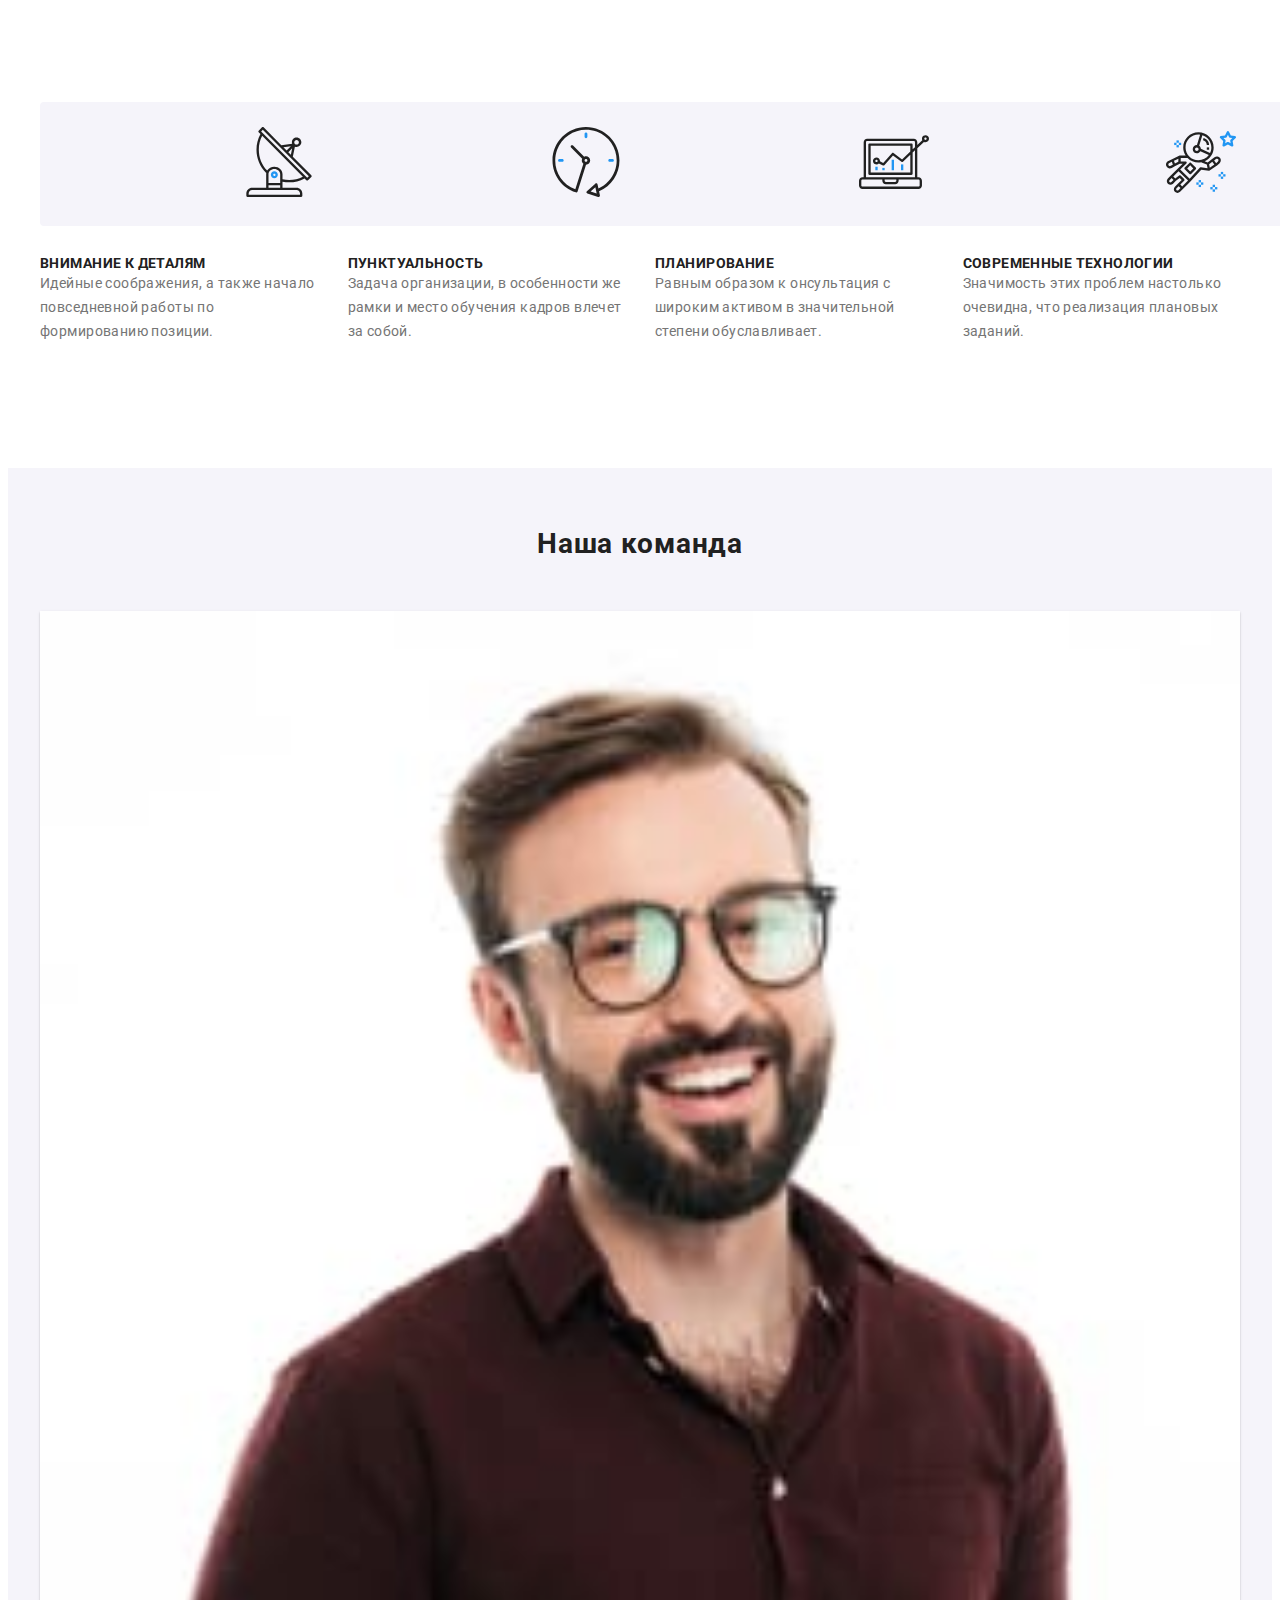
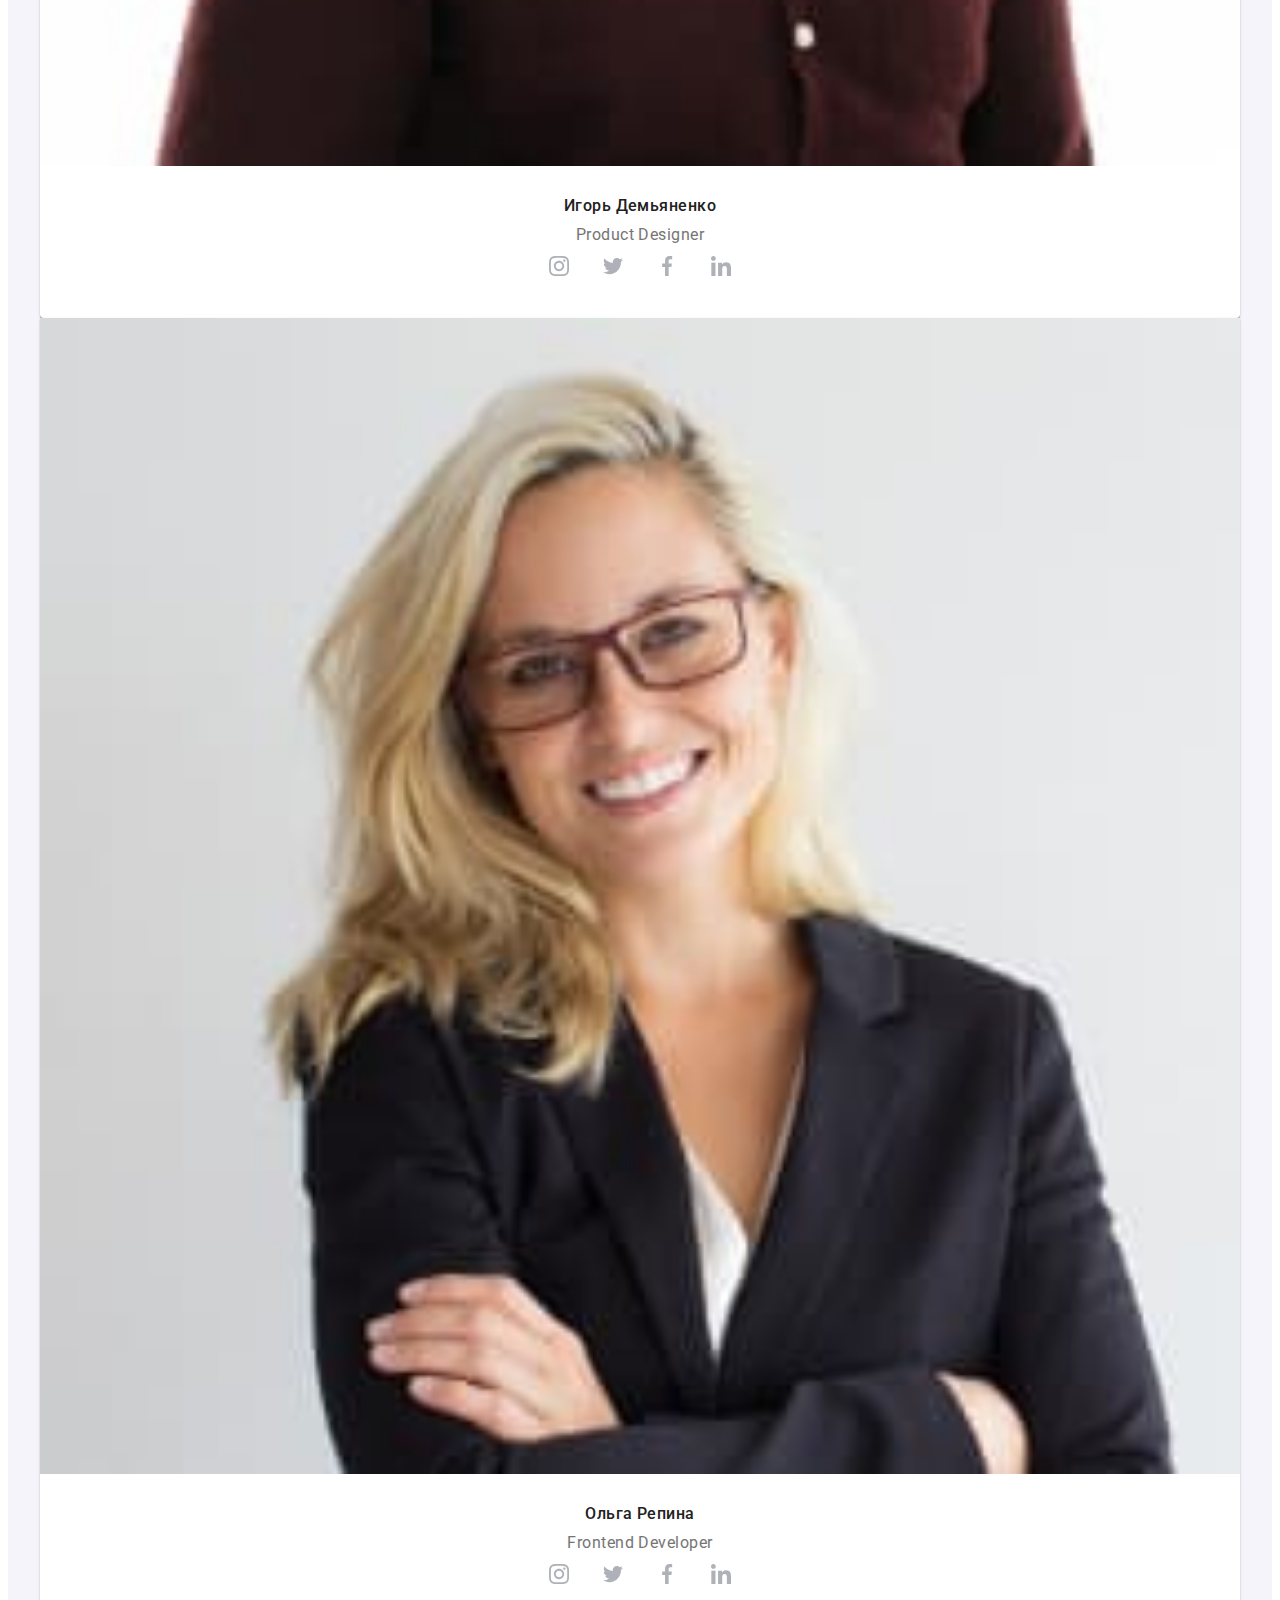
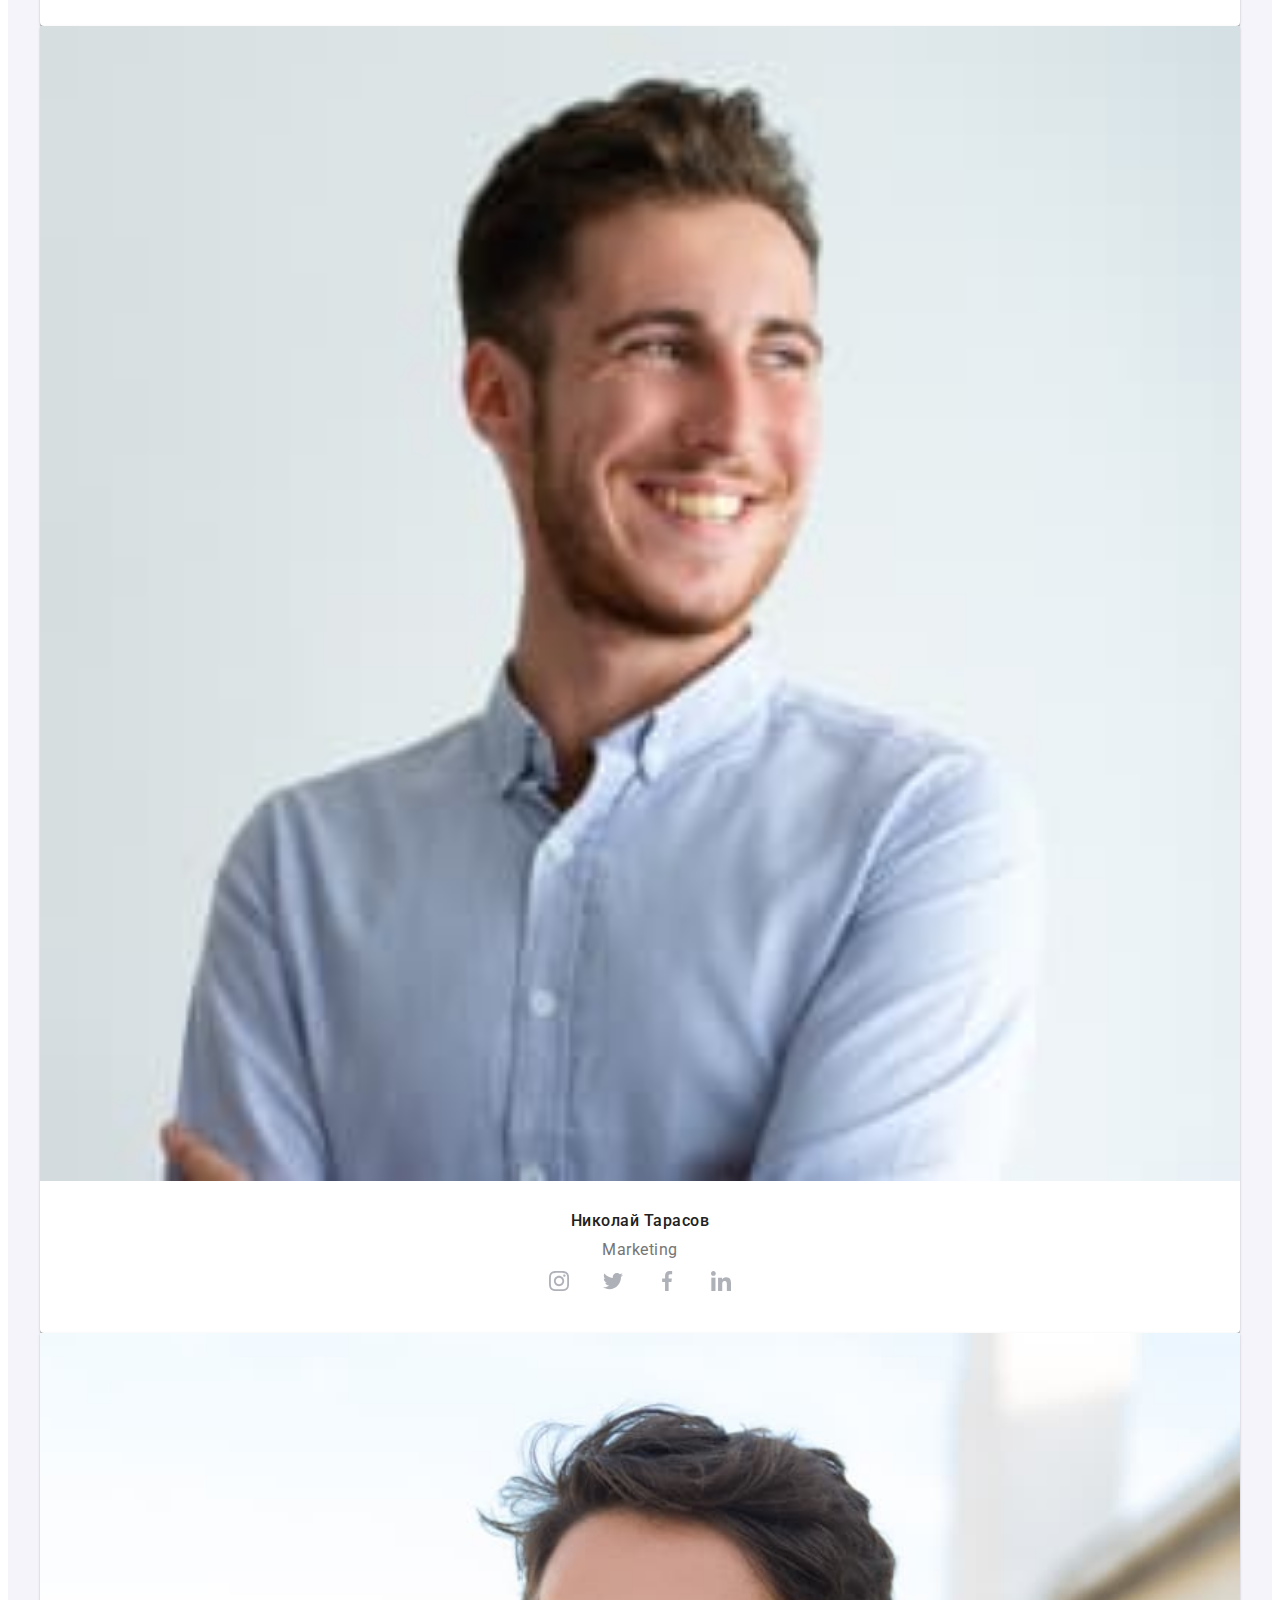
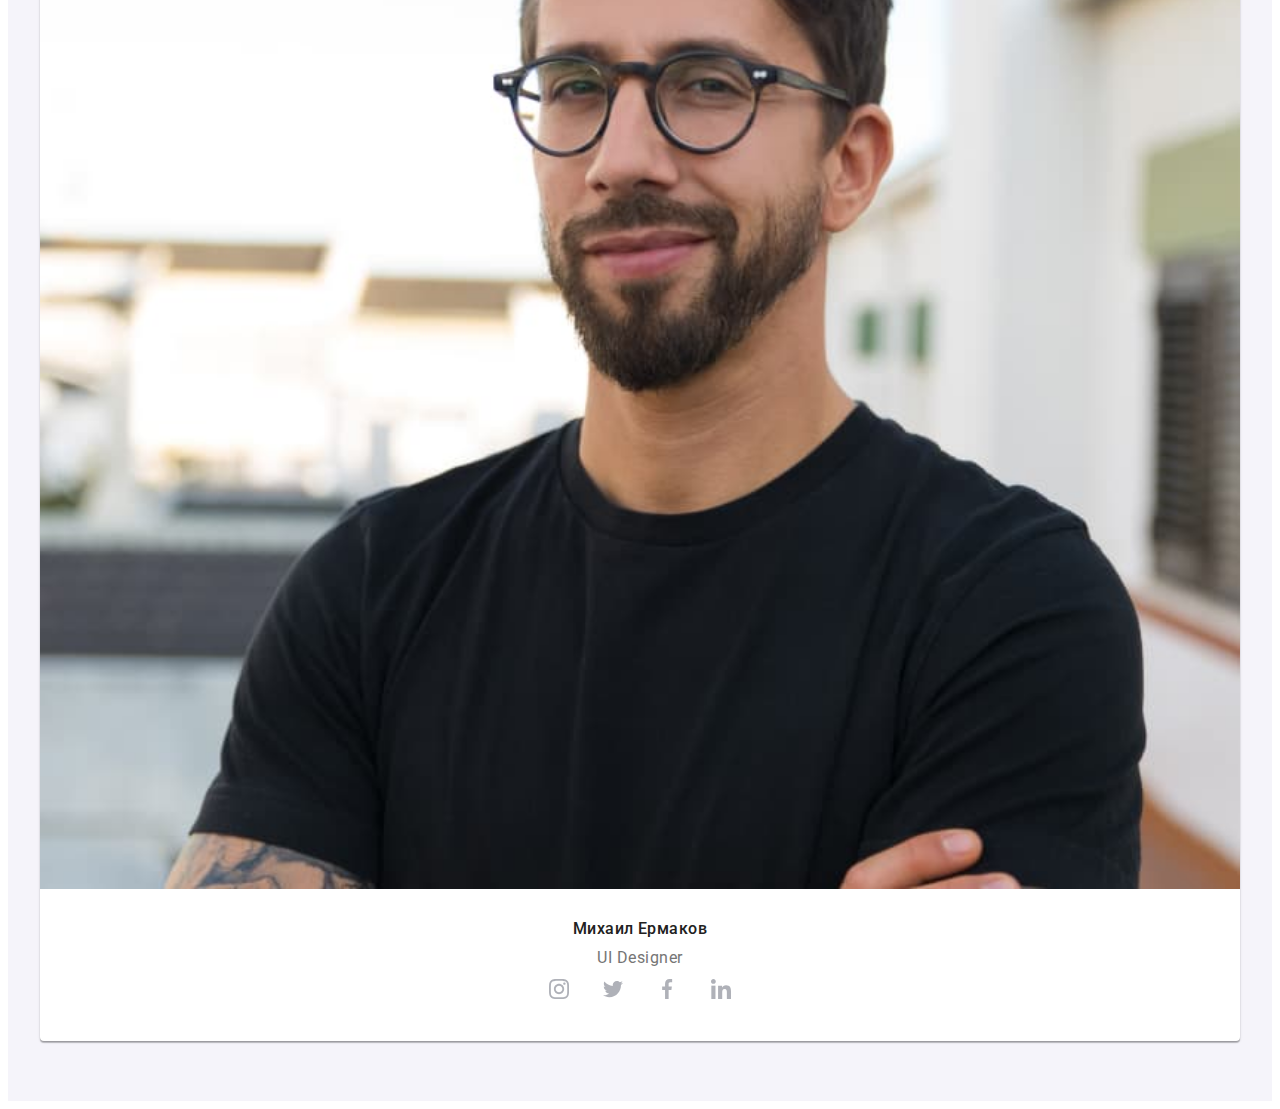
==== commit 9d1777d5: "m30" ====
--- a/index.html
+++ b/index.html
@@ -152,161 +152,161 @@
         </div>
       </section> -->
     <!-- team -->
-    <!-- <section class="section-team">
-        <div class="container">
-          <h2 class="team-titel">Наша команда</h2>
-          <ul class="team-list">
-            <li class="team-list-item list">
-              <img src="./imeges/team/1.jpg" alt="фото Игоря Демьяненко" width="270" />
-              <div class="team-box">
-                <h3 class="team-name">Игорь Демьяненко</h3>
-                <p lang="en" class="position">Product Designer</p>
-                <ul class="social-list list">
-                  <li>
-                    <a class="social-list-link" href="">
-                      <svg class="social-list-icon">
-                        <use href="./imeges/svg/svg.svg#icon-instagram"></use>
-                      </svg>
-                    </a>
-                  </li>
-                  <li>
-                    <a href="" class="social-list-link">
-                      <svg class="social-list-icon">
-                        <use href="./imeges/svg/svg.svg#icon-twitter"></use>
-                      </svg>
-                    </a>
-                  </li>
-                  <li>
-                    <a href="" class="social-list-link">
-                      <svg class="social-list-icon">
-                        <use href="./imeges/svg/svg.svg#icon-facebook-1"></use>
-                      </svg>
-                    </a>
-                  </li>
-                  <li>
-                    <a href="" class="social-list-link">
-                      <svg class="social-list-icon">
-                        <use href="./imeges/svg/svg.svg#icon-linkedin"></use>
-                      </svg>
-                    </a>
-                  </li>
-                </ul>
-              </div>
-            </li>
-            <li class="team-list-item list">
-              <img src="./imeges/team/2.jpg" alt="фото Ольги Репиной" width="270" />
-              <div class="team-box">
-                <h3 class="team-name">Ольга Репина</h3>
-                <p lang="en" class="position">Frontend Developer</p>
-                <ul class="social-list list">
-                  <li>
-                    <a class="social-list-link" href="">
-                      <svg class="social-list-icon">
-                        <use href="./imeges/svg/svg.svg#icon-instagram"></use>
-                      </svg>
-                    </a>
-                  </li>
-                  <li>
-                    <a href="" class="social-list-link">
-                      <svg class="social-list-icon">
-                        <use href="./imeges/svg/svg.svg#icon-twitter"></use>
-                      </svg>
-                    </a>
-                  </li>
-                  <li>
-                    <a href="" class="social-list-link">
-                      <svg class="social-list-icon">
-                        <use href="./imeges/svg/svg.svg#icon-facebook-1"></use>
-                      </svg>
-                    </a>
-                  </li>
-                  <li>
-                    <a href="" class="social-list-link">
-                      <svg class="social-list-icon">
-                        <use href="./imeges/svg/svg.svg#icon-linkedin"></use>
-                      </svg>
-                    </a>
-                  </li>
-                </ul>
-              </div>
-            </li>
-            <li class="team-list-item list">
-              <img src="./imeges/team/3.jpg" alt="фото Николая Тарасова" />
-              <div class="team-box">
-                <h3 class="team-name">Николай Тарасов</h3>
-                <p lang="en" class="position">Marketing</p>
-                <ul class="social-list list">
-                  <li>
-                    <a class="social-list-link" href="">
-                      <svg class="social-list-icon">
-                        <use href="./imeges/svg/svg.svg#icon-instagram"></use>
-                      </svg>
-                    </a>
-                  </li>
-                  <li>
-                    <a href="" class="social-list-link">
-                      <svg class="social-list-icon">
-                        <use href="./imeges/svg/svg.svg#icon-twitter"></use>
-                      </svg>
-                    </a>
-                  </li>
-                  <li>
-                    <a href="" class="social-list-link">
-                      <svg class="social-list-icon">
-                        <use href="./imeges/svg/svg.svg#icon-facebook-1"></use>
-                      </svg>
-                    </a>
-                  </li>
-                  <li>
-                    <a href="" class="social-list-link">
-                      <svg class="social-list-icon">
-                        <use href="./imeges/svg/svg.svg#icon-linkedin"></use>
-                      </svg>
-                    </a>
-                  </li>
-                </ul>
-              </div>
-            </li>
-            <li class="team-list-item list">
-              <img src="./imeges/team/4.jpg" alt="фото Михаила Ермакова" width="270" />
-              <div class="team-box">
-                <h3 class="team-name">Михаил Ермаков</h3>
-                <p lang="en" class="position">UI Designer</p>
-                <ul class="social-list list">
-                  <li>
-                    <a class="social-list-link" href="">
-                      <svg class="social-list-icon">
-                        <use href="./imeges/svg/svg.svg#icon-instagram"></use>
-                      </svg>
-                    </a>
-                  </li>
-                  <li>
-                    <a class="social-list-link" href="">
-                      <svg class="social-list-icon">
-                        <use href="./imeges/svg/svg.svg#icon-twitter"></use>
-                      </svg>
-                    </a>
-                  </li>
-                  <li>
-                    <a href="" class="social-list-link">
-                      <svg class="social-list-icon">
-                        <use href="./imeges/svg/svg.svg#icon-facebook-1"></use>
-                      </svg>
-                    </a>
-                  </li>
-                  <li>
-                    <a href="" class="social-list-link">
-                      <svg class="social-list-icon">
-                        <use href="./imeges/svg/svg.svg#icon-linkedin"></use>
-                      </svg>
-                    </a>
-                  </li>
-                </ul>
-              </div>
-            </li>
-          </ul>
-        </div>
-      </section> -->
+    <section class="section-team">
+      <div class="container">
+        <h2 class="team-titel">Наша команда</h2>
+        <ul class="team-list">
+          <li class="team-list-item list">
+            <img src="./imeges/team/1.jpg" alt="фото Игоря Демьяненко" width="100%" />
+            <div class="team-box">
+              <h3 class="team-name">Игорь Демьяненко</h3>
+              <p lang="en" class="position">Product Designer</p>
+              <ul class="social-list list">
+                <li>
+                  <a class="social-list-link" href="">
+                    <svg class="social-list-icon">
+                      <use href="./imeges/svg/svg.svg#icon-instagram"></use>
+                    </svg>
+                  </a>
+                </li>
+                <li>
+                  <a href="" class="social-list-link">
+                    <svg class="social-list-icon">
+                      <use href="./imeges/svg/svg.svg#icon-twitter"></use>
+                    </svg>
+                  </a>
+                </li>
+                <li>
+                  <a href="" class="social-list-link">
+                    <svg class="social-list-icon">
+                      <use href="./imeges/svg/svg.svg#icon-facebook-1"></use>
+                    </svg>
+                  </a>
+                </li>
+                <li>
+                  <a href="" class="social-list-link">
+                    <svg class="social-list-icon">
+                      <use href="./imeges/svg/svg.svg#icon-linkedin"></use>
+                    </svg>
+                  </a>
+                </li>
+              </ul>
+            </div>
+          </li>
+          <li class="team-list-item list">
+            <img src="./imeges/team/2.jpg" alt="фото Ольги Репиной" width="100%" />
+            <div class="team-box">
+              <h3 class="team-name">Ольга Репина</h3>
+              <p lang="en" class="position">Frontend Developer</p>
+              <ul class="social-list list">
+                <li>
+                  <a class="social-list-link" href="">
+                    <svg class="social-list-icon">
+                      <use href="./imeges/svg/svg.svg#icon-instagram"></use>
+                    </svg>
+                  </a>
+                </li>
+                <li>
+                  <a href="" class="social-list-link">
+                    <svg class="social-list-icon">
+                      <use href="./imeges/svg/svg.svg#icon-twitter"></use>
+                    </svg>
+                  </a>
+                </li>
+                <li>
+                  <a href="" class="social-list-link">
+                    <svg class="social-list-icon">
+                      <use href="./imeges/svg/svg.svg#icon-facebook-1"></use>
+                    </svg>
+                  </a>
+                </li>
+                <li>
+                  <a href="" class="social-list-link">
+                    <svg class="social-list-icon">
+                      <use href="./imeges/svg/svg.svg#icon-linkedin"></use>
+                    </svg>
+                  </a>
+                </li>
+              </ul>
+            </div>
+          </li>
+          <li class="team-list-item list">
+            <img src="./imeges/team/3.jpg" alt="фото Николая Тарасова" width="100%" />
+            <div class="team-box">
+              <h3 class="team-name">Николай Тарасов</h3>
+              <p lang="en" class="position">Marketing</p>
+              <ul class="social-list list">
+                <li>
+                  <a class="social-list-link" href="">
+                    <svg class="social-list-icon">
+                      <use href="./imeges/svg/svg.svg#icon-instagram"></use>
+                    </svg>
+                  </a>
+                </li>
+                <li>
+                  <a href="" class="social-list-link">
+                    <svg class="social-list-icon">
+                      <use href="./imeges/svg/svg.svg#icon-twitter"></use>
+                    </svg>
+                  </a>
+                </li>
+                <li>
+                  <a href="" class="social-list-link">
+                    <svg class="social-list-icon">
+                      <use href="./imeges/svg/svg.svg#icon-facebook-1"></use>
+                    </svg>
+                  </a>
+                </li>
+                <li>
+                  <a href="" class="social-list-link">
+                    <svg class="social-list-icon">
+                      <use href="./imeges/svg/svg.svg#icon-linkedin"></use>
+                    </svg>
+                  </a>
+                </li>
+              </ul>
+            </div>
+          </li>
+          <li class="team-list-item list">
+            <img src="./imeges/team/4.jpg" alt="фото Михаила Ермакова" width="100%" />
+            <div class="team-box">
+              <h3 class="team-name">Михаил Ермаков</h3>
+              <p lang="en" class="position">UI Designer</p>
+              <ul class="social-list list">
+                <li>
+                  <a class="social-list-link" href="">
+                    <svg class="social-list-icon">
+                      <use href="./imeges/svg/svg.svg#icon-instagram"></use>
+                    </svg>
+                  </a>
+                </li>
+                <li>
+                  <a class="social-list-link" href="">
+                    <svg class="social-list-icon">
+                      <use href="./imeges/svg/svg.svg#icon-twitter"></use>
+                    </svg>
+                  </a>
+                </li>
+                <li>
+                  <a href="" class="social-list-link">
+                    <svg class="social-list-icon">
+                      <use href="./imeges/svg/svg.svg#icon-facebook-1"></use>
+                    </svg>
+                  </a>
+                </li>
+                <li>
+                  <a href="" class="social-list-link">
+                    <svg class="social-list-icon">
+                      <use href="./imeges/svg/svg.svg#icon-linkedin"></use>
+                    </svg>
+                  </a>
+                </li>
+              </ul>
+            </div>
+          </li>
+        </ul>
+      </div>
+    </section>
     <!-- Partners -->
     <!-- <section class="partners-sections">
         <div class="container">
--- a/css/main.min.css
+++ b/css/main.min.css
@@ -1,2 +1,2 @@
-:root{--main-font: 'Roboto', sans-serif;--secondary-font: 'Raleway';--accent-color: #2196f3;--background-color: #2f303a;--contact-head: #757575;--titel-hero-button: #ffffff;--bacground-button: #f5f4fa;--border-portfolio: #eeeeee;--fill: #afb1b8}.visually-hidden{position:absolute !important;clip:rect(1px 1px 1px 1px);clip:rect(1px, 1px, 1px, 1px);padding:0 !important;border:0 !important;height:1px !important;width:1px !important;overflow:hidden}h1,h2,h3,h4,h5,h6,p{margin-top:0;margin-bottom:0}ul,ol{margin-top:0;margin-bottom:0;padding-left:0}img{display:block}body{font-family:var(--main-font)}.list{list-style:none}.link{text-decoration:none}.container{width:100%;margin:0 auto;padding-left:15px;padding-right:15px}@media screen and (min-width: 480px){.container{max-width:480px}}@media screen and (min-width: 768px){.container{max-width:768px}}@media screen and (min-width: 1200px){.container{max-width:1200px}}.modal-button{border-radius:4px;font-family:inherit;font-weight:700;font-size:16px;line-height:1.87;display:flex;align-items:center;text-align:center;letter-spacing:0.06em;cursor:pointer;background:var(--accent-color);padding:10px 32px;margin-right:auto;margin-left:auto;box-shadow:0px 4px 4px rgba(0,0,0,0.15);border-radius:4px;border-color:transparent;color:var(--titel-hero-button)}.social-list-icon{width:20px;height:20px}.social-list-link{display:flex;justify-content:center;align-items:center;width:44px;height:44px;border-radius:50%;background-color:#ffffff;fill:var(--fill);transition-property:background-color, fill;transition-duration:250ms;transition-timing-function:cubic-bezier(0.4, 0, 0.2, 1);transition-delay:0ms}.social-list-link:hover,.social-list-link:focus{background-color:var(--accent-color);fill:#ffffff}.social-list{display:flex;justify-content:space-between;margin-top:16px}.footer-social-list-item:not(:last-child){margin-right:10px}.footer-social-container{margin-left:70px}.footer-social-list{display:flex}.footer-social-list-icon{width:20px;height:20px;fill:var(--titel-hero-button);transition-property:fill;transition-duration:250ms;transition-timing-function:cubic-bezier(0.4, 0, 0.2, 1);transition-delay:0ms}.footer-social-list-icon:hover{fill:white}.footer-social-list-link{display:flex;justify-content:center;align-items:center;width:44px;height:44px;border-radius:50%;background:rgba(255,255,255,0.1);transition-property:fill, background-color;transition-duration:250ms;transition-timing-function:cubic-bezier(0.4, 0, 0.2, 1);transition-delay:0ms}.footer-social-list-link:hover,.footer-social-list-link:focus{fill:white;background-color:var(--accent-color)}.footer-social-titel{text-transform:uppercase;font-weight:700;font-size:14px;line-height:1.14;letter-spacing:0.03em;color:var(--titel-hero-button);margin-bottom:20px}.backdrop{position:fixed;top:0;left:0;width:100%;height:100%;background-color:rgba(0,0,0,0.2);transition-property:opacity, visibility;transition-duration:250ms;transition-timing-function:cubic-bezier(0.4, 0, 0.2, 1);transition-delay:0ms}.is-hidden{opacity:0;visibility:hidden;pointer-events:none}.modal{width:528px;height:581px;background:#ffffff;box-shadow:0px 1px 3px rgba(0,0,0,0.12),0px 1px 1px rgba(0,0,0,0.14),0px 2px 1px rgba(0,0,0,0.2);border-radius:4px;position:absolute;top:50%;left:50%;transform:translate(-50%, -50%);padding:40px}.close{display:flex;align-items:center;justify-content:center;position:absolute;top:8px;right:8px;width:30px;height:30px;border-radius:50%;border:1px solid rgba(0,0,0,0.1);background-color:transparent;cursor:pointer;box-sizing:border-box;padding:0}.modal-form{display:flex;flex-direction:column}.modal-form-head{font-weight:bold;font-size:20px;line-height:1.15;text-align:center;letter-spacing:0.03em;color:#212121}.modal-form-input{width:100%;height:40px;border:1px solid rgba(33,33,33,0.2);box-sizing:border-box;border-radius:4px;padding-left:42px;transition-property:border-color;transition-duration:250ms;transition-timing-function:cubic-bezier(0.4, 0, 0.2, 1);transition-delay:0ms}.modal-form-input:hover,.modal-form-input:focus{border-color:var(--accent-color);outline:none}.modal-form-field{font-style:normal;font-weight:normal;font-size:12px;letter-spacing:0.01em;color:var(--contact-head);margin-bottom:10px}.modal-form-icon{top:50%;left:12px;transform:translateY(-50%);position:absolute;transition-property:fill;transition-duration:250ms;transition-timing-function:cubic-bezier(0.4, 0, 0.2, 1);transition-delay:0ms}.modal-form-input:hover+.modal-form-icon,.modal-form-input:focus+.modal-form-icon{fill:var(--accent-color)}.input-wrapper{position:relative;display:block;margin-top:4px}.modal-form-message{width:100%;height:120px;padding:12px 16px;margin-top:4px;resize:none;transition-property:border-color;transition-duration:250ms;transition-timing-function:cubic-bezier(0.4, 0, 0.2, 1);transition-delay:0ms}.modal-form-message:focus{outline:none;border-color:var(--accent-color)}.modal-form-message::placeholder{font-style:normal;font-weight:normal;font-size:12px;line-height:1.16;letter-spacing:0.01em;color:rgba(117,117,117,0.5)}.modal-form-checkbox-label{display:flex;align-items:center;font-weight:normal;font-size:14px;line-height:1.71;letter-spacing:0.03em;color:#757575;margin-bottom:30px}.modal-form-checkbox-label::before{content:'';display:block;width:16px;height:15px;border-radius:4;border:1px solid #000000;box-shadow:0px 4px 4px rgba(0,0,0,0.25);cursor:pointer;margin-right:9px}.modal-form-checkbox:checked+.modal-form-checkbox-label::before{background-image:url("../imeges/bg/icon.jpg");border:1px transparent;box-shadow:none}.modal-form-checkbox:focus+.modal-form-checkbox-label::before{outline:1px solid var(--accent-color);border:none}.modal-form-label-link{font-weight:normal;font-size:14px;line-height:1.71;letter-spacing:0.03em;text-decoration-line:underline;color:var(--accent-color)}.modal-form-btn{width:200px;height:50px;margin:0 auto;cursor:pointer;background-color:var(--accent-color);font-weight:bold;font-size:16px;line-height:1.87;letter-spacing:0.06em;color:var(--titel-hero-button);border:none}.header{padding-top:24px;padding-bottom:24px;border-bottom:1px solid #ececec}.header-container{display:flex}.nav{display:flex;align-items:center}.menu{display:flex}.header__contacts{display:flex;align-items:center;margin-left:auto}.header__icon-mail{width:16px;height:12px;margin-right:10px}.header__icon-tel{width:10px;height:16px;margin-right:10px}.logo{font-family:'Raleway', sans-serif;font-weight:400;font-size:26px;line-height:1.2;letter-spacing:0.03em;color:var(--accent-color);margin-right:93px}.menu__list:not(:last-child){margin-right:50px}.logo_black{font-family:'Raleway', sans-serif;font-weight:400;font-size:26px;line-height:1.2;letter-spacing:0.03em;color:#000}.menu__link{font-weight:500;font-size:14px;line-height:1.14;letter-spacing:0.02em;color:#212121;transition-property:color;transition-duration:250ms;transition-timing-function:cubic-bezier(0.4, 0, 0.2, 1);transition-delay:0ms}.menu__link:hover,.menu__link:focus{color:var(--accent-color)}.current{color:var(--accent-color)}.current::after{display:block;content:'';width:100%;height:4px;background-color:var(--accent-color);border-radius:2px;position:relative;top:28px}.header__contacts-mail-link{font-weight:500;font-size:14px;line-height:1.14;letter-spacing:0.02em;color:var(--contact-head);margin-left:auto;display:flex;align-items:center;transition-property:color, fill;transition-duration:250ms;transition-timing-function:cubic-bezier(0.4, 0, 0.2, 1);transition-delay:0ms;fill:#757575}.header__contacts-mail-link:hover,.header__contacts-mail-link:focus{color:var(--accent-color);fill:var(--accent-color)}.header__contacts-phone-link{font-weight:500;font-size:14px;line-height:1.14;letter-spacing:0.02em;color:var(--contact-head);margin-left:50px;display:flex;align-items:center;transition-property:color, fill;transition-duration:250ms;transition-timing-function:cubic-bezier(0.4, 0, 0.2, 1);transition-delay:0ms;fill:#757575}.header__contacts-phone-link:hover,.header__contacts-phone-link:focus{color:var(--accent-color);fill:var(--accent-color)}.titel-hero{font-weight:900;font-size:44px;line-height:1.36;text-align:center;letter-spacing:0.06em;text-transform:uppercase;color:var(--titel-hero-button);margin-right:0 auto;margin-bottom:30px}.hero{background-image:linear-gradient(rgba(47,48,58,0.4), rgba(47,48,58,0.4)),url("../imeges/bg/bg.jpg");background-repeat:no-repeat;background-position:50% 50%;background-size:cover;padding-top:200px;padding-bottom:200px}@media screen and (min-width: 768px){.advantages{display:flex;flex-wrap:wrap;margin-left:-30px}}.section-advantages{padding-top:60px;padding-bottom:60px}@media screen and (min-width: 1200px){.section-advantages{padding-top:94px;padding-bottom:94px}}.advantages-list{width:100%}.advantages-list:not(:last-child){margin-bottom:30px}@media screen and (min-width: 768px){.advantages-list{flex-basis:calc((100% - 60px) / 2);margin-left:30px}}@media screen and (min-width: 1200px){.advantages-list{flex-basis:calc((100% - 120px) / 4)}}.advantages-titel{text-align:center;font-weight:700;font-size:14px;line-height:1.14;letter-spacing:0.03em;text-transform:uppercase;color:#212121}@media screen and (min-width: 768px){.advantages-titel{text-align:left}}.advantages-text{font-weight:400;font-size:14px;line-height:1.71;letter-spacing:0.03em;color:#757575}.position{font-weight:400;font-size:16px;line-height:1.19;text-align:center;letter-spacing:0.03em;color:#757575}.advantages-icon{width:70px;height:70px}.advantages-icon-container{text-align:center;width:100%;background:#f5f4fa;padding:25px 100px;margin-bottom:30px;border-radius:4px}.section-job{padding-bottom:94px}.job-list-item:not(:last-child){margin-right:30px}.job-list{display:flex}.job,.team-titel,.partners{font-weight:700;font-size:36px;line-height:1.17;text-align:center;letter-spacing:0.03em;color:#212121;margin-bottom:50px}.job-list-img-container{width:370px;height:70px;background:rgba(47,48,58,0.8);display:flex;align-items:center;justify-content:center;position:absolute;margin-top:-70px}.job-list-img-text{font-weight:700;font-size:14px;line-height:1.14;letter-spacing:0.03em;text-transform:uppercase;color:var(--titel-hero-button)}.section-team{padding-top:94px;padding-bottom:94px;background:var(--bacground-button)}.team-list{display:flex}.team-list-item{background:#ffffff;box-shadow:0px 1px 3px rgba(0,0,0,0.12),0px 1px 1px rgba(0,0,0,0.14),0px 2px 1px rgba(0,0,0,0.2);border-radius:0px 0px 4px 4px}.team-list-item:not(:last-child){margin-right:30px}.team-box{padding-top:30px;padding-bottom:30px;padding-left:32px;padding-right:32px}.team-name{font-weight:500;font-size:16px;line-height:1.19;text-align:center;letter-spacing:0.03em;color:#212121;margin-bottom:10px}.position{font-weight:400;font-size:16px;line-height:1.19;text-align:center;letter-spacing:0.03em;color:#757575}.partners-sections{padding-top:94px;padding-bottom:94px}.partners-list{display:flex}.partners-list-icon{fill:var(--fill);transition-property:fill;transition-duration:250ms;transition-timing-function:cubic-bezier(0.4, 0, 0.2, 1);transition-delay:0ms}.partners-list-item{display:block;width:170px;height:92px;box-sizing:border-box}.partners-list-item:not(:last-child){margin-right:30px;transition-property:border, box-sizing, border-radius;transition-duration:250ms;transition-timing-function:cubic-bezier(0.4, 0, 0.2, 1);transition-delay:0ms}.partners-list-link{display:flex;width:100%;height:100%;justify-content:center;align-items:center;border:1px solid #afb1b8;border-radius:4px;padding:16px 32px;transition-property:fill, border-color;transition-duration:250ms;transition-timing-function:cubic-bezier(0.4, 0, 0.2, 1);transition-delay:0ms}.partners-list-link:hover,.partners-list-link:focus{border-color:var(--accent-color);outline:none}.partners-list-link:hover .partners-list-icon,.partners-list-link:focus .partners-list-icon{fill:var(--accent-color)}.footer-container{display:flex;align-items:baseline}.footer{background:var(--background-color);padding:60px 0px}.subscribe-form{margin-left:89px}.subscribe-titel{font-weight:bold;font-size:14px;line-height:1.16;letter-spacing:0.03em;text-transform:uppercase;color:var(--titel-hero-button);padding-bottom:20px}.subscribe-mail{width:358px;height:50px;padding-left:16px;background-color:var(--background-color);color:rgba(255,255,255,0.6);border:1px solid rgba(255,255,255,0.3);border-radius:4px;margin-right:12px}.subscribe-btn{width:200px;height:50px;font-weight:bold;font-size:16px;line-height:1.87;letter-spacing:0.06em;color:var(--titel-hero-button);background-color:var(--accent-color);border-radius:4px;border:none;padding:0;cursor:pointer}.subscribe-btn-titel{margin-right:24px}.subscribe-icon{position:absolute;top:50%;right:13px;transform:translate(-50%, -50%)}.sybscribe-box{position:relative;display:flex;justify-content:space-between}.portfolio-btn{display:flex;justify-content:center;margin-bottom:50px}.portfolio-section-btn{padding-top:94px;padding-bottom:94px}.wrap{margin-top:34px;margin-bottom:89px}.portfolio-list{display:flex;flex-wrap:wrap;margin-top:-30px;margin-left:-30px}.portfolio-btn-item{border-radius:4px}.portfolio-btn-item:not(:last-child){margin-right:10px}.portfolio-list-item{margin-top:30px;margin-left:30px}.portfolio-list-item-link{display:block;transition-property:box-shadow;transition-duration:250ms;transition-timing-function:cubic-bezier(0.4, 0, 0.2, 1);transition-delay:0ms}.portfolio-list-item-link:hover .overlay,.portfolio-list-item-link:focus .overlay{transform:translateY(0%);box-shadow:0px 1px 1px rgba(0,0,0,0.12),0px 4px 4px rgba(0,0,0,0.06),1px 4px 6px rgba(0,0,0,0.16)}.portfolio-box{padding-top:20px;padding-bottom:20px;padding-left:24px;padding-right:24px;border-bottom:1px solid var(--border-portfolio);border-left:1px solid var(--border-portfolio);border-right:1px solid var(--border-portfolio);box-sizing:border-box}.overlay{position:absolute;background-color:rgba(33,150,243,0.9);font-weight:400;font-size:18px;line-height:1.56;letter-spacing:0.03em;color:var(--titel-hero-button);padding:63px 24px;top:0;left:0;height:100%;width:100%;overflow:auto;transform:translateY(100%);transition:transform 500ms linear}.portfolio-list-item-overlay{position:relative;overflow:hidden}.modal-button-portfolio{font-weight:500;font-size:16px;line-height:1.62;text-align:center;letter-spacing:0.03em;color:#212121;cursor:pointer;font-family:inherit;border:none;border-radius:4px;padding:6px 24px;transition-property:box-shadow, color, background;transition-duration:250ms;transition-timing-function:cubic-bezier(0.4, 0, 0.2, 1);transition-delay:0ms}.modal-button-portfolio:hover,.modal-button-portfolio:focus{box-shadow:0px 1px 1px rgba(0,0,0,0.12),0px 4px 4px rgba(0,0,0,0.06),1px 4px 6px rgba(0,0,0,0.16);color:var(--titel-hero-button);background:var(--accent-color)}.list-portfolio{font-weight:700;font-size:18px;line-height:2;letter-spacing:0.06em;color:#212121}.list-portfolio-category{font-weight:400;font-size:16px;line-height:1.87;letter-spacing:0.03em;color:#757575;margin-top:4px}.address{font-style:normal}.address-box{width:231px}.footer-list-item:not(:last-child){margin-bottom:9px}.footer-list-address{display:flex;font-weight:400;font-size:14px;line-height:1.71;letter-spacing:0.03em;color:#ffffff}.footer .logo{margin-bottom:20px;display:block}.logo-white{font-weight:700;font-size:26px;line-height:1.35;letter-spacing:0.03em;color:#ffffff}.footer-link-mail{font-weight:400;font-size:14px;line-height:1.71;letter-spacing:0.03em;color:#ffffff99}.footer-link-tel{font-weight:400;font-size:14px;line-height:1.71;letter-spacing:0.03em;color:#ffffff99}
+:root{--main-font: 'Roboto', sans-serif;--secondary-font: 'Raleway';--accent-color: #2196f3;--background-color: #2f303a;--contact-head: #757575;--titel-hero-button: #ffffff;--bacground-button: #f5f4fa;--border-portfolio: #eeeeee;--fill: #afb1b8}.visually-hidden{position:absolute !important;clip:rect(1px 1px 1px 1px);clip:rect(1px, 1px, 1px, 1px);padding:0 !important;border:0 !important;height:1px !important;width:1px !important;overflow:hidden}h1,h2,h3,h4,h5,h6,p{margin-top:0;margin-bottom:0}ul,ol{margin-top:0;margin-bottom:0;padding-left:0}img{display:block}body{font-family:var(--main-font)}.list{list-style:none}.link{text-decoration:none}.container{width:100%;margin:0 auto;padding-left:15px;padding-right:15px}@media screen and (min-width: 480px){.container{max-width:480px}}@media screen and (min-width: 768px){.container{max-width:768px}}@media screen and (min-width: 1200px){.container{max-width:1200px}}.modal-button{border-radius:4px;font-family:inherit;font-weight:700;font-size:16px;line-height:1.87;display:flex;align-items:center;text-align:center;letter-spacing:0.06em;cursor:pointer;background:var(--accent-color);padding:10px 32px;margin-right:auto;margin-left:auto;box-shadow:0px 4px 4px rgba(0,0,0,0.15);border-radius:4px;border-color:transparent;color:var(--titel-hero-button)}.social-list-icon{width:20px;height:20px}.social-list-link{display:flex;justify-content:center;align-items:center;width:44px;height:44px;border-radius:50%;background-color:#ffffff;fill:var(--fill);transition-property:background-color, fill;transition-duration:250ms;transition-timing-function:cubic-bezier(0.4, 0, 0.2, 1);transition-delay:0ms}.social-list-link:hover,.social-list-link:focus{background-color:var(--accent-color);fill:#ffffff}.social-list{display:flex;justify-content:space-between;margin-top:16px;width:206px;margin:0 auto}.footer-social-list-item:not(:last-child){margin-right:10px}.footer-social-container{margin-left:70px}.footer-social-list{display:flex}.footer-social-list-icon{width:20px;height:20px;fill:var(--titel-hero-button);transition-property:fill;transition-duration:250ms;transition-timing-function:cubic-bezier(0.4, 0, 0.2, 1);transition-delay:0ms}.footer-social-list-icon:hover{fill:white}.footer-social-list-link{display:flex;justify-content:center;align-items:center;width:44px;height:44px;border-radius:50%;background:rgba(255,255,255,0.1);transition-property:fill, background-color;transition-duration:250ms;transition-timing-function:cubic-bezier(0.4, 0, 0.2, 1);transition-delay:0ms}.footer-social-list-link:hover,.footer-social-list-link:focus{fill:white;background-color:var(--accent-color)}.footer-social-titel{text-transform:uppercase;font-weight:700;font-size:14px;line-height:1.14;letter-spacing:0.03em;color:var(--titel-hero-button);margin-bottom:20px}.backdrop{position:fixed;top:0;left:0;width:100%;height:100%;background-color:rgba(0,0,0,0.2);transition-property:opacity, visibility;transition-duration:250ms;transition-timing-function:cubic-bezier(0.4, 0, 0.2, 1);transition-delay:0ms}.is-hidden{opacity:0;visibility:hidden;pointer-events:none}.modal{width:528px;height:581px;background:#ffffff;box-shadow:0px 1px 3px rgba(0,0,0,0.12),0px 1px 1px rgba(0,0,0,0.14),0px 2px 1px rgba(0,0,0,0.2);border-radius:4px;position:absolute;top:50%;left:50%;transform:translate(-50%, -50%);padding:40px}.close{display:flex;align-items:center;justify-content:center;position:absolute;top:8px;right:8px;width:30px;height:30px;border-radius:50%;border:1px solid rgba(0,0,0,0.1);background-color:transparent;cursor:pointer;box-sizing:border-box;padding:0}.modal-form{display:flex;flex-direction:column}.modal-form-head{font-weight:bold;font-size:20px;line-height:1.15;text-align:center;letter-spacing:0.03em;color:#212121}.modal-form-input{width:100%;height:40px;border:1px solid rgba(33,33,33,0.2);box-sizing:border-box;border-radius:4px;padding-left:42px;transition-property:border-color;transition-duration:250ms;transition-timing-function:cubic-bezier(0.4, 0, 0.2, 1);transition-delay:0ms}.modal-form-input:hover,.modal-form-input:focus{border-color:var(--accent-color);outline:none}.modal-form-field{font-style:normal;font-weight:normal;font-size:12px;letter-spacing:0.01em;color:var(--contact-head);margin-bottom:10px}.modal-form-icon{top:50%;left:12px;transform:translateY(-50%);position:absolute;transition-property:fill;transition-duration:250ms;transition-timing-function:cubic-bezier(0.4, 0, 0.2, 1);transition-delay:0ms}.modal-form-input:hover+.modal-form-icon,.modal-form-input:focus+.modal-form-icon{fill:var(--accent-color)}.input-wrapper{position:relative;display:block;margin-top:4px}.modal-form-message{width:100%;height:120px;padding:12px 16px;margin-top:4px;resize:none;transition-property:border-color;transition-duration:250ms;transition-timing-function:cubic-bezier(0.4, 0, 0.2, 1);transition-delay:0ms}.modal-form-message:focus{outline:none;border-color:var(--accent-color)}.modal-form-message::placeholder{font-style:normal;font-weight:normal;font-size:12px;line-height:1.16;letter-spacing:0.01em;color:rgba(117,117,117,0.5)}.modal-form-checkbox-label{display:flex;align-items:center;font-weight:normal;font-size:14px;line-height:1.71;letter-spacing:0.03em;color:#757575;margin-bottom:30px}.modal-form-checkbox-label::before{content:'';display:block;width:16px;height:15px;border-radius:4;border:1px solid #000000;box-shadow:0px 4px 4px rgba(0,0,0,0.25);cursor:pointer;margin-right:9px}.modal-form-checkbox:checked+.modal-form-checkbox-label::before{background-image:url("../imeges/bg/icon.jpg");border:1px transparent;box-shadow:none}.modal-form-checkbox:focus+.modal-form-checkbox-label::before{outline:1px solid var(--accent-color);border:none}.modal-form-label-link{font-weight:normal;font-size:14px;line-height:1.71;letter-spacing:0.03em;text-decoration-line:underline;color:var(--accent-color)}.modal-form-btn{width:200px;height:50px;margin:0 auto;cursor:pointer;background-color:var(--accent-color);font-weight:bold;font-size:16px;line-height:1.87;letter-spacing:0.06em;color:var(--titel-hero-button);border:none}.header{padding-top:24px;padding-bottom:24px;border-bottom:1px solid #ececec}.header-container{display:flex}.nav{display:flex;align-items:center}.menu{display:flex}.header__contacts{display:flex;align-items:center;margin-left:auto}.header__icon-mail{width:16px;height:12px;margin-right:10px}.header__icon-tel{width:10px;height:16px;margin-right:10px}.logo{font-family:'Raleway', sans-serif;font-weight:400;font-size:26px;line-height:1.2;letter-spacing:0.03em;color:var(--accent-color);margin-right:93px}.menu__list:not(:last-child){margin-right:50px}.logo_black{font-family:'Raleway', sans-serif;font-weight:400;font-size:26px;line-height:1.2;letter-spacing:0.03em;color:#000}.menu__link{font-weight:500;font-size:14px;line-height:1.14;letter-spacing:0.02em;color:#212121;transition-property:color;transition-duration:250ms;transition-timing-function:cubic-bezier(0.4, 0, 0.2, 1);transition-delay:0ms}.menu__link:hover,.menu__link:focus{color:var(--accent-color)}.current{color:var(--accent-color)}.current::after{display:block;content:'';width:100%;height:4px;background-color:var(--accent-color);border-radius:2px;position:relative;top:28px}.header__contacts-mail-link{font-weight:500;font-size:14px;line-height:1.14;letter-spacing:0.02em;color:var(--contact-head);margin-left:auto;display:flex;align-items:center;transition-property:color, fill;transition-duration:250ms;transition-timing-function:cubic-bezier(0.4, 0, 0.2, 1);transition-delay:0ms;fill:#757575}.header__contacts-mail-link:hover,.header__contacts-mail-link:focus{color:var(--accent-color);fill:var(--accent-color)}.header__contacts-phone-link{font-weight:500;font-size:14px;line-height:1.14;letter-spacing:0.02em;color:var(--contact-head);margin-left:50px;display:flex;align-items:center;transition-property:color, fill;transition-duration:250ms;transition-timing-function:cubic-bezier(0.4, 0, 0.2, 1);transition-delay:0ms;fill:#757575}.header__contacts-phone-link:hover,.header__contacts-phone-link:focus{color:var(--accent-color);fill:var(--accent-color)}.titel-hero{font-weight:900;font-size:44px;line-height:1.36;text-align:center;letter-spacing:0.06em;text-transform:uppercase;color:var(--titel-hero-button);margin-right:0 auto;margin-bottom:30px}.hero{background-image:linear-gradient(rgba(47,48,58,0.4), rgba(47,48,58,0.4)),url("../imeges/bg/bg.jpg");background-repeat:no-repeat;background-position:50% 50%;background-size:cover;padding-top:200px;padding-bottom:200px}@media screen and (min-width: 768px){.advantages{display:flex;flex-wrap:wrap;margin-left:-30px}}.section-advantages{padding-top:60px;padding-bottom:60px}@media screen and (min-width: 1200px){.section-advantages{padding-top:94px;padding-bottom:94px}}.advantages-list{width:100%}.advantages-list:not(:last-child){margin-bottom:30px}@media screen and (min-width: 768px){.advantages-list{flex-basis:calc((100% - 60px) / 2);margin-left:30px}}@media screen and (min-width: 1200px){.advantages-list{flex-basis:calc((100% - 120px) / 4)}}.advantages-titel{text-align:center;font-weight:700;font-size:14px;line-height:1.14;letter-spacing:0.03em;text-transform:uppercase;color:#212121}@media screen and (min-width: 768px){.advantages-titel{text-align:left}}.advantages-text{font-weight:400;font-size:14px;line-height:1.71;letter-spacing:0.03em;color:#757575}.position{font-weight:400;font-size:16px;line-height:1.19;text-align:center;letter-spacing:0.03em;color:#757575}.advantages-icon{width:70px;height:70px}.advantages-icon-container{text-align:center;width:100%;background:#f5f4fa;padding:25px 100px;margin-bottom:30px;border-radius:4px}.section-job{padding-bottom:94px}.job-list-item:not(:last-child){margin-right:30px}.job-list{display:flex}.job,.team-titel,.partners{font-weight:700;font-size:28px;line-height:1.17;text-align:center;letter-spacing:0.03em;color:#212121;margin-bottom:50px}.job-list-img-container{width:370px;height:70px;background:rgba(47,48,58,0.8);display:flex;align-items:center;justify-content:center;position:absolute;margin-top:-70px}.job-list-img-text{font-weight:700;font-size:14px;line-height:1.14;letter-spacing:0.03em;text-transform:uppercase;color:var(--titel-hero-button)}.section-team{padding-top:60px;padding-bottom:60px;background:var(--bacground-button)}.team-list-item{width:100%;background:#ffffff;box-shadow:0px 1px 3px rgba(0,0,0,0.12),0px 1px 1px rgba(0,0,0,0.14),0px 2px 1px rgba(0,0,0,0.2);border-radius:0px 0px 4px 4px}.team-list-item:not(:last-child){margin-right:30px}.team-box{padding-top:30px;padding-bottom:30px;padding-left:32px;padding-right:32px}.team-box:not(:last-child){margin-bottom:30px}.team-name{font-weight:500;font-size:16px;line-height:1.19;text-align:center;letter-spacing:0.03em;color:#212121;margin-bottom:10px}.position{font-weight:400;font-size:16px;line-height:1.19;text-align:center;letter-spacing:0.03em;color:#757575}.partners-sections{padding-top:94px;padding-bottom:94px}.partners-list{display:flex}.partners-list-icon{fill:var(--fill);transition-property:fill;transition-duration:250ms;transition-timing-function:cubic-bezier(0.4, 0, 0.2, 1);transition-delay:0ms}.partners-list-item{display:block;width:170px;height:92px;box-sizing:border-box}.partners-list-item:not(:last-child){margin-right:30px;transition-property:border, box-sizing, border-radius;transition-duration:250ms;transition-timing-function:cubic-bezier(0.4, 0, 0.2, 1);transition-delay:0ms}.partners-list-link{display:flex;width:100%;height:100%;justify-content:center;align-items:center;border:1px solid #afb1b8;border-radius:4px;padding:16px 32px;transition-property:fill, border-color;transition-duration:250ms;transition-timing-function:cubic-bezier(0.4, 0, 0.2, 1);transition-delay:0ms}.partners-list-link:hover,.partners-list-link:focus{border-color:var(--accent-color);outline:none}.partners-list-link:hover .partners-list-icon,.partners-list-link:focus .partners-list-icon{fill:var(--accent-color)}.footer-container{display:flex;align-items:baseline}.footer{background:var(--background-color);padding:60px 0px}.subscribe-form{margin-left:89px}.subscribe-titel{font-weight:bold;font-size:14px;line-height:1.16;letter-spacing:0.03em;text-transform:uppercase;color:var(--titel-hero-button);padding-bottom:20px}.subscribe-mail{width:358px;height:50px;padding-left:16px;background-color:var(--background-color);color:rgba(255,255,255,0.6);border:1px solid rgba(255,255,255,0.3);border-radius:4px;margin-right:12px}.subscribe-btn{width:200px;height:50px;font-weight:bold;font-size:16px;line-height:1.87;letter-spacing:0.06em;color:var(--titel-hero-button);background-color:var(--accent-color);border-radius:4px;border:none;padding:0;cursor:pointer}.subscribe-btn-titel{margin-right:24px}.subscribe-icon{position:absolute;top:50%;right:13px;transform:translate(-50%, -50%)}.sybscribe-box{position:relative;display:flex;justify-content:space-between}.portfolio-btn{display:flex;justify-content:center;margin-bottom:50px}.portfolio-section-btn{padding-top:94px;padding-bottom:94px}.wrap{margin-top:34px;margin-bottom:89px}.portfolio-list{display:flex;flex-wrap:wrap;margin-top:-30px;margin-left:-30px}.portfolio-btn-item{border-radius:4px}.portfolio-btn-item:not(:last-child){margin-right:10px}.portfolio-list-item{margin-top:30px;margin-left:30px}.portfolio-list-item-link{display:block;transition-property:box-shadow;transition-duration:250ms;transition-timing-function:cubic-bezier(0.4, 0, 0.2, 1);transition-delay:0ms}.portfolio-list-item-link:hover .overlay,.portfolio-list-item-link:focus .overlay{transform:translateY(0%);box-shadow:0px 1px 1px rgba(0,0,0,0.12),0px 4px 4px rgba(0,0,0,0.06),1px 4px 6px rgba(0,0,0,0.16)}.portfolio-box{padding-top:20px;padding-bottom:20px;padding-left:24px;padding-right:24px;border-bottom:1px solid var(--border-portfolio);border-left:1px solid var(--border-portfolio);border-right:1px solid var(--border-portfolio);box-sizing:border-box}.overlay{position:absolute;background-color:rgba(33,150,243,0.9);font-weight:400;font-size:18px;line-height:1.56;letter-spacing:0.03em;color:var(--titel-hero-button);padding:63px 24px;top:0;left:0;height:100%;width:100%;overflow:auto;transform:translateY(100%);transition:transform 500ms linear}.portfolio-list-item-overlay{position:relative;overflow:hidden}.modal-button-portfolio{font-weight:500;font-size:16px;line-height:1.62;text-align:center;letter-spacing:0.03em;color:#212121;cursor:pointer;font-family:inherit;border:none;border-radius:4px;padding:6px 24px;transition-property:box-shadow, color, background;transition-duration:250ms;transition-timing-function:cubic-bezier(0.4, 0, 0.2, 1);transition-delay:0ms}.modal-button-portfolio:hover,.modal-button-portfolio:focus{box-shadow:0px 1px 1px rgba(0,0,0,0.12),0px 4px 4px rgba(0,0,0,0.06),1px 4px 6px rgba(0,0,0,0.16);color:var(--titel-hero-button);background:var(--accent-color)}.list-portfolio{font-weight:700;font-size:18px;line-height:2;letter-spacing:0.06em;color:#212121}.list-portfolio-category{font-weight:400;font-size:16px;line-height:1.87;letter-spacing:0.03em;color:#757575;margin-top:4px}.address{font-style:normal}.address-box{width:231px}.footer-list-item:not(:last-child){margin-bottom:9px}.footer-list-address{display:flex;font-weight:400;font-size:14px;line-height:1.71;letter-spacing:0.03em;color:#ffffff}.footer .logo{margin-bottom:20px;display:block}.logo-white{font-weight:700;font-size:26px;line-height:1.35;letter-spacing:0.03em;color:#ffffff}.footer-link-mail{font-weight:400;font-size:14px;line-height:1.71;letter-spacing:0.03em;color:#ffffff99}.footer-link-tel{font-weight:400;font-size:14px;line-height:1.71;letter-spacing:0.03em;color:#ffffff99}
 /*# sourceMappingURL=main.min.css.map */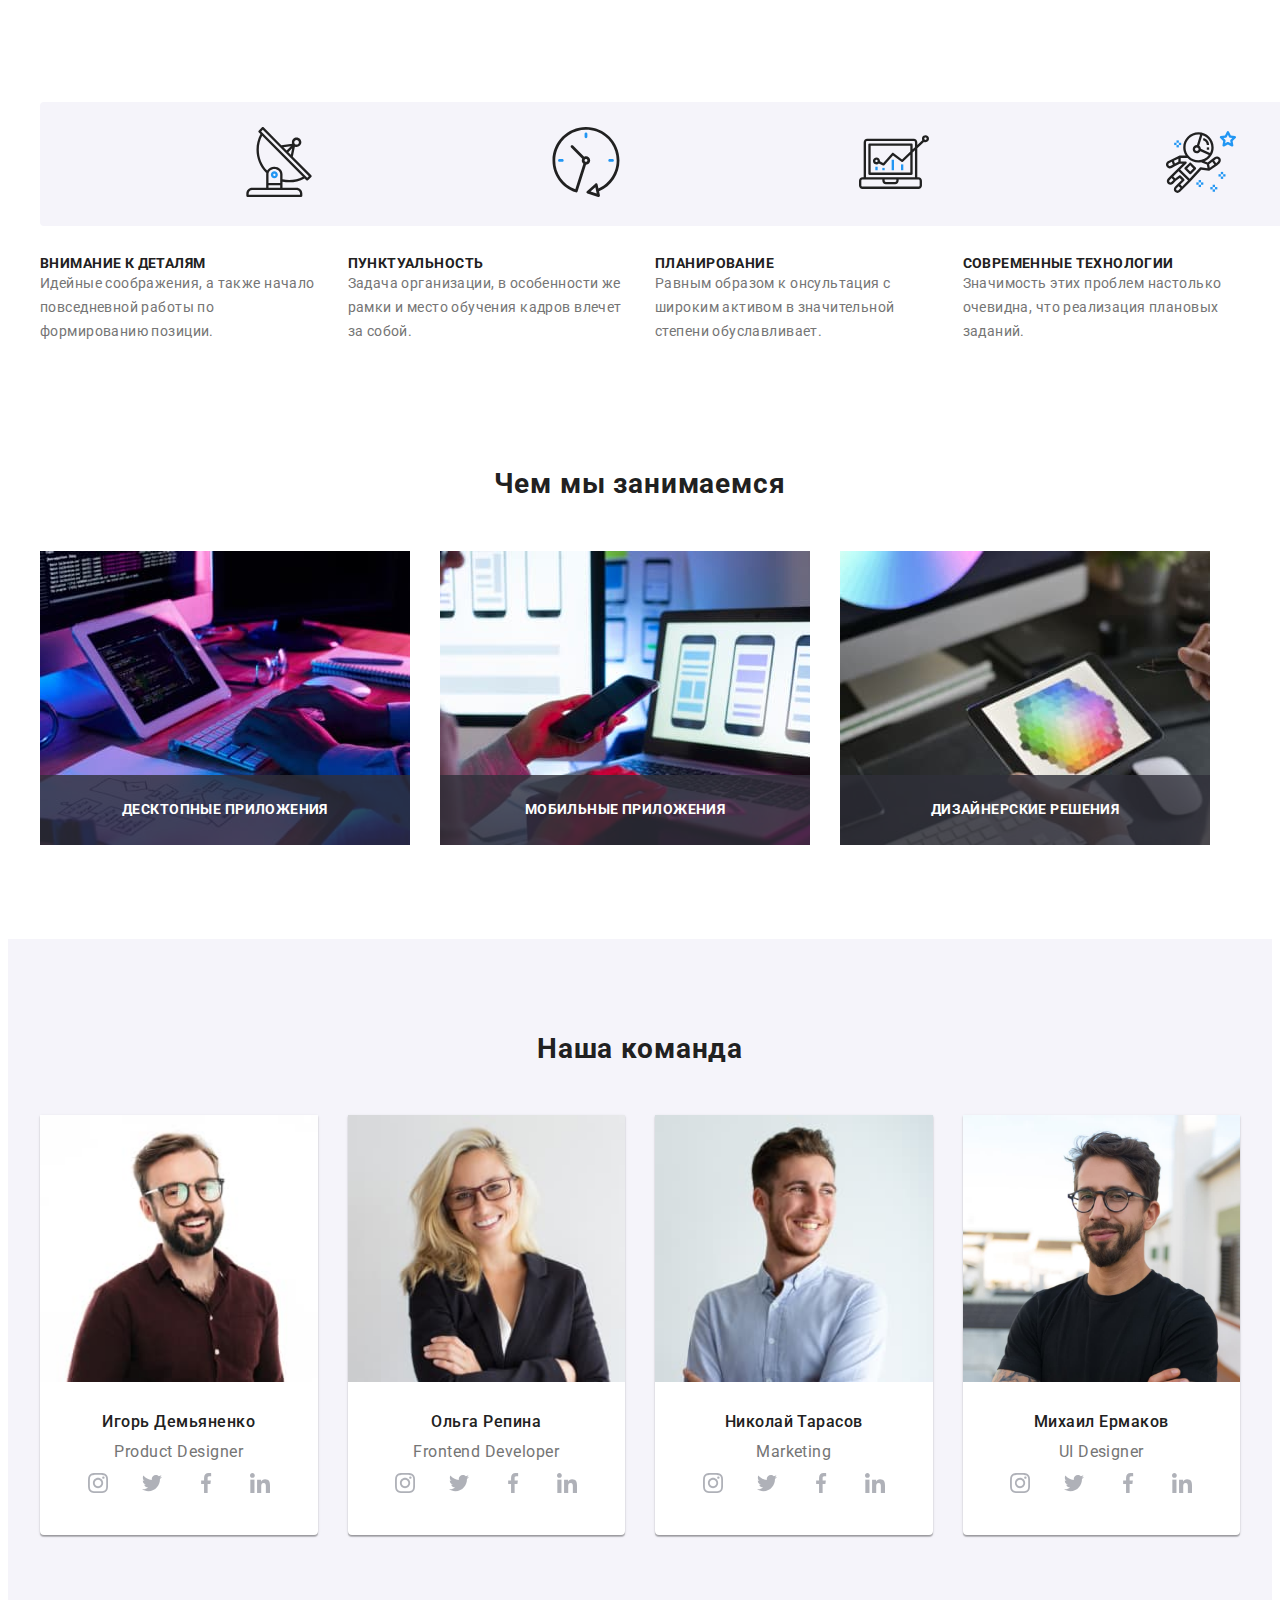
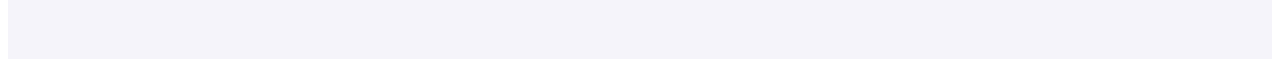
==== commit 4e405c6a: "готово 3 секции" ====
--- a/index.html
+++ b/index.html
@@ -116,41 +116,41 @@
       </div>
     </section>
     <!-- job -->
-    <!-- <section class="section-job">
-        <div class="container">
-          <h2 class="job">Чем мы занимаемся</h2>
-          <ul class="job-list">
-            <li class="job-list-item list">
-              <img class="job-list-img" src="./imeges/job/1.jpg" alt="Верстка сайта" width="370" />
-              <div class="job-list-img-container">
-                <p class="job-list-img-text">ДЕСКТОПНЫЕ ПРИЛОЖЕНИЯ</p>
-              </div>
-            </li>
-            <li class="job-list-item list">
-              <img
-                class="job-list-img"
-                src="./imeges/job/2.jpg"
-                alt="Адаптация для разных устройств"
-                width="370"
-              />
-              <div class="job-list-img-container">
-                <p class="job-list-img-text">Мобильные приложения</p>
-              </div>
-            </li>
-            <li class="job-list-item list">
-              <img
-                class="job-list-img"
-                src="./imeges/job/3.jpg"
-                alt="Подбор цветовой гаммы"
-                width="370"
-              />
-              <div class="job-list-img-container">
-                <p class="job-list-img-text">Дизайнерские решения</p>
-              </div>
-            </li>
-          </ul>
-        </div>
-      </section> -->
+    <section class="section-job">
+      <div class="container">
+        <h2 class="job">Чем мы занимаемся</h2>
+        <ul class="job-list">
+          <li class="job-list-item list">
+            <img class="job-list-img" src="./imeges/job/1.jpg" alt="Верстка сайта" width="370" />
+            <div class="job-list-img-container">
+              <p class="job-list-img-text">ДЕСКТОПНЫЕ ПРИЛОЖЕНИЯ</p>
+            </div>
+          </li>
+          <li class="job-list-item list">
+            <img
+              class="job-list-img"
+              src="./imeges/job/2.jpg"
+              alt="Адаптация для разных устройств"
+              width="370"
+            />
+            <div class="job-list-img-container">
+              <p class="job-list-img-text">Мобильные приложения</p>
+            </div>
+          </li>
+          <li class="job-list-item list">
+            <img
+              class="job-list-img"
+              src="./imeges/job/3.jpg"
+              alt="Подбор цветовой гаммы"
+              width="370"
+            />
+            <div class="job-list-img-container">
+              <p class="job-list-img-text">Дизайнерские решения</p>
+            </div>
+          </li>
+        </ul>
+      </div>
+    </section>
     <!-- team -->
     <section class="section-team">
       <div class="container">
--- a/css/main.min.css
+++ b/css/main.min.css
@@ -1,2 +1,2 @@
-:root{--main-font: 'Roboto', sans-serif;--secondary-font: 'Raleway';--accent-color: #2196f3;--background-color: #2f303a;--contact-head: #757575;--titel-hero-button: #ffffff;--bacground-button: #f5f4fa;--border-portfolio: #eeeeee;--fill: #afb1b8}.visually-hidden{position:absolute !important;clip:rect(1px 1px 1px 1px);clip:rect(1px, 1px, 1px, 1px);padding:0 !important;border:0 !important;height:1px !important;width:1px !important;overflow:hidden}h1,h2,h3,h4,h5,h6,p{margin-top:0;margin-bottom:0}ul,ol{margin-top:0;margin-bottom:0;padding-left:0}img{display:block}body{font-family:var(--main-font)}.list{list-style:none}.link{text-decoration:none}.container{width:100%;margin:0 auto;padding-left:15px;padding-right:15px}@media screen and (min-width: 480px){.container{max-width:480px}}@media screen and (min-width: 768px){.container{max-width:768px}}@media screen and (min-width: 1200px){.container{max-width:1200px}}.modal-button{border-radius:4px;font-family:inherit;font-weight:700;font-size:16px;line-height:1.87;display:flex;align-items:center;text-align:center;letter-spacing:0.06em;cursor:pointer;background:var(--accent-color);padding:10px 32px;margin-right:auto;margin-left:auto;box-shadow:0px 4px 4px rgba(0,0,0,0.15);border-radius:4px;border-color:transparent;color:var(--titel-hero-button)}.social-list-icon{width:20px;height:20px}.social-list-link{display:flex;justify-content:center;align-items:center;width:44px;height:44px;border-radius:50%;background-color:#ffffff;fill:var(--fill);transition-property:background-color, fill;transition-duration:250ms;transition-timing-function:cubic-bezier(0.4, 0, 0.2, 1);transition-delay:0ms}.social-list-link:hover,.social-list-link:focus{background-color:var(--accent-color);fill:#ffffff}.social-list{display:flex;justify-content:space-between;margin-top:16px;width:206px;margin:0 auto}.footer-social-list-item:not(:last-child){margin-right:10px}.footer-social-container{margin-left:70px}.footer-social-list{display:flex}.footer-social-list-icon{width:20px;height:20px;fill:var(--titel-hero-button);transition-property:fill;transition-duration:250ms;transition-timing-function:cubic-bezier(0.4, 0, 0.2, 1);transition-delay:0ms}.footer-social-list-icon:hover{fill:white}.footer-social-list-link{display:flex;justify-content:center;align-items:center;width:44px;height:44px;border-radius:50%;background:rgba(255,255,255,0.1);transition-property:fill, background-color;transition-duration:250ms;transition-timing-function:cubic-bezier(0.4, 0, 0.2, 1);transition-delay:0ms}.footer-social-list-link:hover,.footer-social-list-link:focus{fill:white;background-color:var(--accent-color)}.footer-social-titel{text-transform:uppercase;font-weight:700;font-size:14px;line-height:1.14;letter-spacing:0.03em;color:var(--titel-hero-button);margin-bottom:20px}.backdrop{position:fixed;top:0;left:0;width:100%;height:100%;background-color:rgba(0,0,0,0.2);transition-property:opacity, visibility;transition-duration:250ms;transition-timing-function:cubic-bezier(0.4, 0, 0.2, 1);transition-delay:0ms}.is-hidden{opacity:0;visibility:hidden;pointer-events:none}.modal{width:528px;height:581px;background:#ffffff;box-shadow:0px 1px 3px rgba(0,0,0,0.12),0px 1px 1px rgba(0,0,0,0.14),0px 2px 1px rgba(0,0,0,0.2);border-radius:4px;position:absolute;top:50%;left:50%;transform:translate(-50%, -50%);padding:40px}.close{display:flex;align-items:center;justify-content:center;position:absolute;top:8px;right:8px;width:30px;height:30px;border-radius:50%;border:1px solid rgba(0,0,0,0.1);background-color:transparent;cursor:pointer;box-sizing:border-box;padding:0}.modal-form{display:flex;flex-direction:column}.modal-form-head{font-weight:bold;font-size:20px;line-height:1.15;text-align:center;letter-spacing:0.03em;color:#212121}.modal-form-input{width:100%;height:40px;border:1px solid rgba(33,33,33,0.2);box-sizing:border-box;border-radius:4px;padding-left:42px;transition-property:border-color;transition-duration:250ms;transition-timing-function:cubic-bezier(0.4, 0, 0.2, 1);transition-delay:0ms}.modal-form-input:hover,.modal-form-input:focus{border-color:var(--accent-color);outline:none}.modal-form-field{font-style:normal;font-weight:normal;font-size:12px;letter-spacing:0.01em;color:var(--contact-head);margin-bottom:10px}.modal-form-icon{top:50%;left:12px;transform:translateY(-50%);position:absolute;transition-property:fill;transition-duration:250ms;transition-timing-function:cubic-bezier(0.4, 0, 0.2, 1);transition-delay:0ms}.modal-form-input:hover+.modal-form-icon,.modal-form-input:focus+.modal-form-icon{fill:var(--accent-color)}.input-wrapper{position:relative;display:block;margin-top:4px}.modal-form-message{width:100%;height:120px;padding:12px 16px;margin-top:4px;resize:none;transition-property:border-color;transition-duration:250ms;transition-timing-function:cubic-bezier(0.4, 0, 0.2, 1);transition-delay:0ms}.modal-form-message:focus{outline:none;border-color:var(--accent-color)}.modal-form-message::placeholder{font-style:normal;font-weight:normal;font-size:12px;line-height:1.16;letter-spacing:0.01em;color:rgba(117,117,117,0.5)}.modal-form-checkbox-label{display:flex;align-items:center;font-weight:normal;font-size:14px;line-height:1.71;letter-spacing:0.03em;color:#757575;margin-bottom:30px}.modal-form-checkbox-label::before{content:'';display:block;width:16px;height:15px;border-radius:4;border:1px solid #000000;box-shadow:0px 4px 4px rgba(0,0,0,0.25);cursor:pointer;margin-right:9px}.modal-form-checkbox:checked+.modal-form-checkbox-label::before{background-image:url("../imeges/bg/icon.jpg");border:1px transparent;box-shadow:none}.modal-form-checkbox:focus+.modal-form-checkbox-label::before{outline:1px solid var(--accent-color);border:none}.modal-form-label-link{font-weight:normal;font-size:14px;line-height:1.71;letter-spacing:0.03em;text-decoration-line:underline;color:var(--accent-color)}.modal-form-btn{width:200px;height:50px;margin:0 auto;cursor:pointer;background-color:var(--accent-color);font-weight:bold;font-size:16px;line-height:1.87;letter-spacing:0.06em;color:var(--titel-hero-button);border:none}.header{padding-top:24px;padding-bottom:24px;border-bottom:1px solid #ececec}.header-container{display:flex}.nav{display:flex;align-items:center}.menu{display:flex}.header__contacts{display:flex;align-items:center;margin-left:auto}.header__icon-mail{width:16px;height:12px;margin-right:10px}.header__icon-tel{width:10px;height:16px;margin-right:10px}.logo{font-family:'Raleway', sans-serif;font-weight:400;font-size:26px;line-height:1.2;letter-spacing:0.03em;color:var(--accent-color);margin-right:93px}.menu__list:not(:last-child){margin-right:50px}.logo_black{font-family:'Raleway', sans-serif;font-weight:400;font-size:26px;line-height:1.2;letter-spacing:0.03em;color:#000}.menu__link{font-weight:500;font-size:14px;line-height:1.14;letter-spacing:0.02em;color:#212121;transition-property:color;transition-duration:250ms;transition-timing-function:cubic-bezier(0.4, 0, 0.2, 1);transition-delay:0ms}.menu__link:hover,.menu__link:focus{color:var(--accent-color)}.current{color:var(--accent-color)}.current::after{display:block;content:'';width:100%;height:4px;background-color:var(--accent-color);border-radius:2px;position:relative;top:28px}.header__contacts-mail-link{font-weight:500;font-size:14px;line-height:1.14;letter-spacing:0.02em;color:var(--contact-head);margin-left:auto;display:flex;align-items:center;transition-property:color, fill;transition-duration:250ms;transition-timing-function:cubic-bezier(0.4, 0, 0.2, 1);transition-delay:0ms;fill:#757575}.header__contacts-mail-link:hover,.header__contacts-mail-link:focus{color:var(--accent-color);fill:var(--accent-color)}.header__contacts-phone-link{font-weight:500;font-size:14px;line-height:1.14;letter-spacing:0.02em;color:var(--contact-head);margin-left:50px;display:flex;align-items:center;transition-property:color, fill;transition-duration:250ms;transition-timing-function:cubic-bezier(0.4, 0, 0.2, 1);transition-delay:0ms;fill:#757575}.header__contacts-phone-link:hover,.header__contacts-phone-link:focus{color:var(--accent-color);fill:var(--accent-color)}.titel-hero{font-weight:900;font-size:44px;line-height:1.36;text-align:center;letter-spacing:0.06em;text-transform:uppercase;color:var(--titel-hero-button);margin-right:0 auto;margin-bottom:30px}.hero{background-image:linear-gradient(rgba(47,48,58,0.4), rgba(47,48,58,0.4)),url("../imeges/bg/bg.jpg");background-repeat:no-repeat;background-position:50% 50%;background-size:cover;padding-top:200px;padding-bottom:200px}@media screen and (min-width: 768px){.advantages{display:flex;flex-wrap:wrap;margin-left:-30px}}.section-advantages{padding-top:60px;padding-bottom:60px}@media screen and (min-width: 1200px){.section-advantages{padding-top:94px;padding-bottom:94px}}.advantages-list{width:100%}.advantages-list:not(:last-child){margin-bottom:30px}@media screen and (min-width: 768px){.advantages-list{flex-basis:calc((100% - 60px) / 2);margin-left:30px}}@media screen and (min-width: 1200px){.advantages-list{flex-basis:calc((100% - 120px) / 4)}}.advantages-titel{text-align:center;font-weight:700;font-size:14px;line-height:1.14;letter-spacing:0.03em;text-transform:uppercase;color:#212121}@media screen and (min-width: 768px){.advantages-titel{text-align:left}}.advantages-text{font-weight:400;font-size:14px;line-height:1.71;letter-spacing:0.03em;color:#757575}.position{font-weight:400;font-size:16px;line-height:1.19;text-align:center;letter-spacing:0.03em;color:#757575}.advantages-icon{width:70px;height:70px}.advantages-icon-container{text-align:center;width:100%;background:#f5f4fa;padding:25px 100px;margin-bottom:30px;border-radius:4px}.section-job{padding-bottom:94px}.job-list-item:not(:last-child){margin-right:30px}.job-list{display:flex}.job,.team-titel,.partners{font-weight:700;font-size:28px;line-height:1.17;text-align:center;letter-spacing:0.03em;color:#212121;margin-bottom:50px}.job-list-img-container{width:370px;height:70px;background:rgba(47,48,58,0.8);display:flex;align-items:center;justify-content:center;position:absolute;margin-top:-70px}.job-list-img-text{font-weight:700;font-size:14px;line-height:1.14;letter-spacing:0.03em;text-transform:uppercase;color:var(--titel-hero-button)}.section-team{padding-top:60px;padding-bottom:60px;background:var(--bacground-button)}.team-list-item{width:100%;background:#ffffff;box-shadow:0px 1px 3px rgba(0,0,0,0.12),0px 1px 1px rgba(0,0,0,0.14),0px 2px 1px rgba(0,0,0,0.2);border-radius:0px 0px 4px 4px}.team-list-item:not(:last-child){margin-right:30px}.team-box{padding-top:30px;padding-bottom:30px;padding-left:32px;padding-right:32px}.team-box:not(:last-child){margin-bottom:30px}.team-name{font-weight:500;font-size:16px;line-height:1.19;text-align:center;letter-spacing:0.03em;color:#212121;margin-bottom:10px}.position{font-weight:400;font-size:16px;line-height:1.19;text-align:center;letter-spacing:0.03em;color:#757575}.partners-sections{padding-top:94px;padding-bottom:94px}.partners-list{display:flex}.partners-list-icon{fill:var(--fill);transition-property:fill;transition-duration:250ms;transition-timing-function:cubic-bezier(0.4, 0, 0.2, 1);transition-delay:0ms}.partners-list-item{display:block;width:170px;height:92px;box-sizing:border-box}.partners-list-item:not(:last-child){margin-right:30px;transition-property:border, box-sizing, border-radius;transition-duration:250ms;transition-timing-function:cubic-bezier(0.4, 0, 0.2, 1);transition-delay:0ms}.partners-list-link{display:flex;width:100%;height:100%;justify-content:center;align-items:center;border:1px solid #afb1b8;border-radius:4px;padding:16px 32px;transition-property:fill, border-color;transition-duration:250ms;transition-timing-function:cubic-bezier(0.4, 0, 0.2, 1);transition-delay:0ms}.partners-list-link:hover,.partners-list-link:focus{border-color:var(--accent-color);outline:none}.partners-list-link:hover .partners-list-icon,.partners-list-link:focus .partners-list-icon{fill:var(--accent-color)}.footer-container{display:flex;align-items:baseline}.footer{background:var(--background-color);padding:60px 0px}.subscribe-form{margin-left:89px}.subscribe-titel{font-weight:bold;font-size:14px;line-height:1.16;letter-spacing:0.03em;text-transform:uppercase;color:var(--titel-hero-button);padding-bottom:20px}.subscribe-mail{width:358px;height:50px;padding-left:16px;background-color:var(--background-color);color:rgba(255,255,255,0.6);border:1px solid rgba(255,255,255,0.3);border-radius:4px;margin-right:12px}.subscribe-btn{width:200px;height:50px;font-weight:bold;font-size:16px;line-height:1.87;letter-spacing:0.06em;color:var(--titel-hero-button);background-color:var(--accent-color);border-radius:4px;border:none;padding:0;cursor:pointer}.subscribe-btn-titel{margin-right:24px}.subscribe-icon{position:absolute;top:50%;right:13px;transform:translate(-50%, -50%)}.sybscribe-box{position:relative;display:flex;justify-content:space-between}.portfolio-btn{display:flex;justify-content:center;margin-bottom:50px}.portfolio-section-btn{padding-top:94px;padding-bottom:94px}.wrap{margin-top:34px;margin-bottom:89px}.portfolio-list{display:flex;flex-wrap:wrap;margin-top:-30px;margin-left:-30px}.portfolio-btn-item{border-radius:4px}.portfolio-btn-item:not(:last-child){margin-right:10px}.portfolio-list-item{margin-top:30px;margin-left:30px}.portfolio-list-item-link{display:block;transition-property:box-shadow;transition-duration:250ms;transition-timing-function:cubic-bezier(0.4, 0, 0.2, 1);transition-delay:0ms}.portfolio-list-item-link:hover .overlay,.portfolio-list-item-link:focus .overlay{transform:translateY(0%);box-shadow:0px 1px 1px rgba(0,0,0,0.12),0px 4px 4px rgba(0,0,0,0.06),1px 4px 6px rgba(0,0,0,0.16)}.portfolio-box{padding-top:20px;padding-bottom:20px;padding-left:24px;padding-right:24px;border-bottom:1px solid var(--border-portfolio);border-left:1px solid var(--border-portfolio);border-right:1px solid var(--border-portfolio);box-sizing:border-box}.overlay{position:absolute;background-color:rgba(33,150,243,0.9);font-weight:400;font-size:18px;line-height:1.56;letter-spacing:0.03em;color:var(--titel-hero-button);padding:63px 24px;top:0;left:0;height:100%;width:100%;overflow:auto;transform:translateY(100%);transition:transform 500ms linear}.portfolio-list-item-overlay{position:relative;overflow:hidden}.modal-button-portfolio{font-weight:500;font-size:16px;line-height:1.62;text-align:center;letter-spacing:0.03em;color:#212121;cursor:pointer;font-family:inherit;border:none;border-radius:4px;padding:6px 24px;transition-property:box-shadow, color, background;transition-duration:250ms;transition-timing-function:cubic-bezier(0.4, 0, 0.2, 1);transition-delay:0ms}.modal-button-portfolio:hover,.modal-button-portfolio:focus{box-shadow:0px 1px 1px rgba(0,0,0,0.12),0px 4px 4px rgba(0,0,0,0.06),1px 4px 6px rgba(0,0,0,0.16);color:var(--titel-hero-button);background:var(--accent-color)}.list-portfolio{font-weight:700;font-size:18px;line-height:2;letter-spacing:0.06em;color:#212121}.list-portfolio-category{font-weight:400;font-size:16px;line-height:1.87;letter-spacing:0.03em;color:#757575;margin-top:4px}.address{font-style:normal}.address-box{width:231px}.footer-list-item:not(:last-child){margin-bottom:9px}.footer-list-address{display:flex;font-weight:400;font-size:14px;line-height:1.71;letter-spacing:0.03em;color:#ffffff}.footer .logo{margin-bottom:20px;display:block}.logo-white{font-weight:700;font-size:26px;line-height:1.35;letter-spacing:0.03em;color:#ffffff}.footer-link-mail{font-weight:400;font-size:14px;line-height:1.71;letter-spacing:0.03em;color:#ffffff99}.footer-link-tel{font-weight:400;font-size:14px;line-height:1.71;letter-spacing:0.03em;color:#ffffff99}
+:root{--main-font: 'Roboto', sans-serif;--secondary-font: 'Raleway';--accent-color: #2196f3;--background-color: #2f303a;--contact-head: #757575;--titel-hero-button: #ffffff;--bacground-button: #f5f4fa;--border-portfolio: #eeeeee;--fill: #afb1b8}.visually-hidden{position:absolute !important;clip:rect(1px 1px 1px 1px);clip:rect(1px, 1px, 1px, 1px);padding:0 !important;border:0 !important;height:1px !important;width:1px !important;overflow:hidden}h1,h2,h3,h4,h5,h6,p{margin-top:0;margin-bottom:0}ul,ol{margin-top:0;margin-bottom:0;padding-left:0}img{display:block}body{font-family:var(--main-font)}.list{list-style:none}.link{text-decoration:none}.container{width:100%;margin:0 auto;padding-left:15px;padding-right:15px}@media screen and (min-width: 480px){.container{max-width:480px}}@media screen and (min-width: 768px){.container{max-width:768px}}@media screen and (min-width: 1200px){.container{max-width:1200px}}.modal-button{border-radius:4px;font-family:inherit;font-weight:700;font-size:16px;line-height:1.87;display:flex;align-items:center;text-align:center;letter-spacing:0.06em;cursor:pointer;background:var(--accent-color);padding:10px 32px;margin-right:auto;margin-left:auto;box-shadow:0px 4px 4px rgba(0,0,0,0.15);border-radius:4px;border-color:transparent;color:var(--titel-hero-button)}.social-list-icon{width:20px;height:20px}.social-list-link{display:flex;justify-content:center;align-items:center;width:44px;height:44px;border-radius:50%;background-color:#ffffff;fill:var(--fill);transition-property:background-color, fill;transition-duration:250ms;transition-timing-function:cubic-bezier(0.4, 0, 0.2, 1);transition-delay:0ms}.social-list-link:hover,.social-list-link:focus{background-color:var(--accent-color);fill:#ffffff}.social-list{display:flex;justify-content:space-between;margin-top:16px;width:206px;margin:0 auto}.footer-social-list-item:not(:last-child){margin-right:10px}.footer-social-container{margin-left:70px}.footer-social-list{display:flex}.footer-social-list-icon{width:20px;height:20px;fill:var(--titel-hero-button);transition-property:fill;transition-duration:250ms;transition-timing-function:cubic-bezier(0.4, 0, 0.2, 1);transition-delay:0ms}.footer-social-list-icon:hover{fill:white}.footer-social-list-link{display:flex;justify-content:center;align-items:center;width:44px;height:44px;border-radius:50%;background:rgba(255,255,255,0.1);transition-property:fill, background-color;transition-duration:250ms;transition-timing-function:cubic-bezier(0.4, 0, 0.2, 1);transition-delay:0ms}.footer-social-list-link:hover,.footer-social-list-link:focus{fill:white;background-color:var(--accent-color)}.footer-social-titel{text-transform:uppercase;font-weight:700;font-size:14px;line-height:1.14;letter-spacing:0.03em;color:var(--titel-hero-button);margin-bottom:20px}.backdrop{position:fixed;top:0;left:0;width:100%;height:100%;background-color:rgba(0,0,0,0.2);transition-property:opacity, visibility;transition-duration:250ms;transition-timing-function:cubic-bezier(0.4, 0, 0.2, 1);transition-delay:0ms}.is-hidden{opacity:0;visibility:hidden;pointer-events:none}.modal{width:528px;height:581px;background:#ffffff;box-shadow:0px 1px 3px rgba(0,0,0,0.12),0px 1px 1px rgba(0,0,0,0.14),0px 2px 1px rgba(0,0,0,0.2);border-radius:4px;position:absolute;top:50%;left:50%;transform:translate(-50%, -50%);padding:40px}.close{display:flex;align-items:center;justify-content:center;position:absolute;top:8px;right:8px;width:30px;height:30px;border-radius:50%;border:1px solid rgba(0,0,0,0.1);background-color:transparent;cursor:pointer;box-sizing:border-box;padding:0}.modal-form{display:flex;flex-direction:column}.modal-form-head{font-weight:bold;font-size:20px;line-height:1.15;text-align:center;letter-spacing:0.03em;color:#212121}.modal-form-input{width:100%;height:40px;border:1px solid rgba(33,33,33,0.2);box-sizing:border-box;border-radius:4px;padding-left:42px;transition-property:border-color;transition-duration:250ms;transition-timing-function:cubic-bezier(0.4, 0, 0.2, 1);transition-delay:0ms}.modal-form-input:hover,.modal-form-input:focus{border-color:var(--accent-color);outline:none}.modal-form-field{font-style:normal;font-weight:normal;font-size:12px;letter-spacing:0.01em;color:var(--contact-head);margin-bottom:10px}.modal-form-icon{top:50%;left:12px;transform:translateY(-50%);position:absolute;transition-property:fill;transition-duration:250ms;transition-timing-function:cubic-bezier(0.4, 0, 0.2, 1);transition-delay:0ms}.modal-form-input:hover+.modal-form-icon,.modal-form-input:focus+.modal-form-icon{fill:var(--accent-color)}.input-wrapper{position:relative;display:block;margin-top:4px}.modal-form-message{width:100%;height:120px;padding:12px 16px;margin-top:4px;resize:none;transition-property:border-color;transition-duration:250ms;transition-timing-function:cubic-bezier(0.4, 0, 0.2, 1);transition-delay:0ms}.modal-form-message:focus{outline:none;border-color:var(--accent-color)}.modal-form-message::placeholder{font-style:normal;font-weight:normal;font-size:12px;line-height:1.16;letter-spacing:0.01em;color:rgba(117,117,117,0.5)}.modal-form-checkbox-label{display:flex;align-items:center;font-weight:normal;font-size:14px;line-height:1.71;letter-spacing:0.03em;color:#757575;margin-bottom:30px}.modal-form-checkbox-label::before{content:'';display:block;width:16px;height:15px;border-radius:4;border:1px solid #000000;box-shadow:0px 4px 4px rgba(0,0,0,0.25);cursor:pointer;margin-right:9px}.modal-form-checkbox:checked+.modal-form-checkbox-label::before{background-image:url("../imeges/bg/icon.jpg");border:1px transparent;box-shadow:none}.modal-form-checkbox:focus+.modal-form-checkbox-label::before{outline:1px solid var(--accent-color);border:none}.modal-form-label-link{font-weight:normal;font-size:14px;line-height:1.71;letter-spacing:0.03em;text-decoration-line:underline;color:var(--accent-color)}.modal-form-btn{width:200px;height:50px;margin:0 auto;cursor:pointer;background-color:var(--accent-color);font-weight:bold;font-size:16px;line-height:1.87;letter-spacing:0.06em;color:var(--titel-hero-button);border:none}.header{padding-top:24px;padding-bottom:24px;border-bottom:1px solid #ececec}.header-container{display:flex}.nav{display:flex;align-items:center}.menu{display:flex}.header__contacts{display:flex;align-items:center;margin-left:auto}.header__icon-mail{width:16px;height:12px;margin-right:10px}.header__icon-tel{width:10px;height:16px;margin-right:10px}.logo{font-family:'Raleway', sans-serif;font-weight:400;font-size:26px;line-height:1.2;letter-spacing:0.03em;color:var(--accent-color);margin-right:93px}.menu__list:not(:last-child){margin-right:50px}.logo_black{font-family:'Raleway', sans-serif;font-weight:400;font-size:26px;line-height:1.2;letter-spacing:0.03em;color:#000}.menu__link{font-weight:500;font-size:14px;line-height:1.14;letter-spacing:0.02em;color:#212121;transition-property:color;transition-duration:250ms;transition-timing-function:cubic-bezier(0.4, 0, 0.2, 1);transition-delay:0ms}.menu__link:hover,.menu__link:focus{color:var(--accent-color)}.current{color:var(--accent-color)}.current::after{display:block;content:'';width:100%;height:4px;background-color:var(--accent-color);border-radius:2px;position:relative;top:28px}.header__contacts-mail-link{font-weight:500;font-size:14px;line-height:1.14;letter-spacing:0.02em;color:var(--contact-head);margin-left:auto;display:flex;align-items:center;transition-property:color, fill;transition-duration:250ms;transition-timing-function:cubic-bezier(0.4, 0, 0.2, 1);transition-delay:0ms;fill:#757575}.header__contacts-mail-link:hover,.header__contacts-mail-link:focus{color:var(--accent-color);fill:var(--accent-color)}.header__contacts-phone-link{font-weight:500;font-size:14px;line-height:1.14;letter-spacing:0.02em;color:var(--contact-head);margin-left:50px;display:flex;align-items:center;transition-property:color, fill;transition-duration:250ms;transition-timing-function:cubic-bezier(0.4, 0, 0.2, 1);transition-delay:0ms;fill:#757575}.header__contacts-phone-link:hover,.header__contacts-phone-link:focus{color:var(--accent-color);fill:var(--accent-color)}.titel-hero{font-weight:900;font-size:44px;line-height:1.36;text-align:center;letter-spacing:0.06em;text-transform:uppercase;color:var(--titel-hero-button);margin-right:0 auto;margin-bottom:30px}.hero{background-image:linear-gradient(rgba(47,48,58,0.4), rgba(47,48,58,0.4)),url("../imeges/bg/bg.jpg");background-repeat:no-repeat;background-position:50% 50%;background-size:cover;padding-top:200px;padding-bottom:200px}@media screen and (min-width: 768px){.advantages{display:flex;flex-wrap:wrap;margin-left:-30px}}.section-advantages{padding-top:60px;padding-bottom:60px}@media screen and (min-width: 1200px){.section-advantages{padding-top:94px;padding-bottom:94px}}.advantages-list{width:100%}.advantages-list:not(:last-child){margin-bottom:30px}@media screen and (min-width: 768px){.advantages-list{flex-basis:calc((100% - 60px) / 2);margin-left:30px}}@media screen and (min-width: 1200px){.advantages-list{flex-basis:calc((100% - 120px) / 4)}}.advantages-titel{text-align:center;font-weight:700;font-size:14px;line-height:1.14;letter-spacing:0.03em;text-transform:uppercase;color:#212121}@media screen and (min-width: 768px){.advantages-titel{text-align:left}}.advantages-text{font-weight:400;font-size:14px;line-height:1.71;letter-spacing:0.03em;color:#757575}.position{font-weight:400;font-size:16px;line-height:1.19;text-align:center;letter-spacing:0.03em;color:#757575}.advantages-icon{width:70px;height:70px}.advantages-icon-container{text-align:center;width:100%;background:#f5f4fa;padding:25px 100px;margin-bottom:30px;border-radius:4px}.section-job{padding-bottom:94px;display:none}@media screen and (min-width: 1200px){.section-job{display:block}}.job-list-item:not(:last-child){margin-right:30px}.job-list{display:flex}.job,.team-titel,.partners{font-weight:700;font-size:28px;line-height:1.17;text-align:center;letter-spacing:0.03em;color:#212121;margin-bottom:50px}.job-list-img-container{width:370px;height:70px;background:rgba(47,48,58,0.8);display:flex;align-items:center;justify-content:center;position:absolute;margin-top:-70px}.job-list-img-text{font-weight:700;font-size:14px;line-height:1.14;letter-spacing:0.03em;text-transform:uppercase;color:var(--titel-hero-button)}.section-team{padding-top:60px;padding-bottom:60px;background:var(--bacground-button)}@media screen and (min-width: 1200px){.section-team{padding-top:94px;padding-bottom:94px}}@media screen and (min-width: 768px){.team-list{display:flex;flex-wrap:wrap;margin-left:-30px}}.team-list-item{width:100%;background:#ffffff;box-shadow:0px 1px 3px rgba(0,0,0,0.12),0px 1px 1px rgba(0,0,0,0.14),0px 2px 1px rgba(0,0,0,0.2);border-radius:0px 0px 4px 4px}@media screen and (min-width: 768px){.team-list-item{flex-basis:calc((100% - 60px) / 2);margin-left:30px;margin-bottom:30px}}@media screen and (min-width: 1200px){.team-list-item{flex-basis:calc((100% - 120px) / 4)}}.team-box{padding-top:30px;padding-left:32px;padding-right:32px;margin-bottom:30px}.team-name{font-weight:500;font-size:16px;line-height:1.19;text-align:center;letter-spacing:0.03em;color:#212121;margin-bottom:10px}.position{font-weight:400;font-size:16px;line-height:1.19;text-align:center;letter-spacing:0.03em;color:#757575}.partners-sections{padding-top:94px;padding-bottom:94px}.partners-list{display:flex}.partners-list-icon{fill:var(--fill);transition-property:fill;transition-duration:250ms;transition-timing-function:cubic-bezier(0.4, 0, 0.2, 1);transition-delay:0ms}.partners-list-item{display:block;width:170px;height:92px;box-sizing:border-box}.partners-list-item:not(:last-child){margin-right:30px;transition-property:border, box-sizing, border-radius;transition-duration:250ms;transition-timing-function:cubic-bezier(0.4, 0, 0.2, 1);transition-delay:0ms}.partners-list-link{display:flex;width:100%;height:100%;justify-content:center;align-items:center;border:1px solid #afb1b8;border-radius:4px;padding:16px 32px;transition-property:fill, border-color;transition-duration:250ms;transition-timing-function:cubic-bezier(0.4, 0, 0.2, 1);transition-delay:0ms}.partners-list-link:hover,.partners-list-link:focus{border-color:var(--accent-color);outline:none}.partners-list-link:hover .partners-list-icon,.partners-list-link:focus .partners-list-icon{fill:var(--accent-color)}.footer-container{display:flex;align-items:baseline}.footer{background:var(--background-color);padding:60px 0px}.subscribe-form{margin-left:89px}.subscribe-titel{font-weight:bold;font-size:14px;line-height:1.16;letter-spacing:0.03em;text-transform:uppercase;color:var(--titel-hero-button);padding-bottom:20px}.subscribe-mail{width:358px;height:50px;padding-left:16px;background-color:var(--background-color);color:rgba(255,255,255,0.6);border:1px solid rgba(255,255,255,0.3);border-radius:4px;margin-right:12px}.subscribe-btn{width:200px;height:50px;font-weight:bold;font-size:16px;line-height:1.87;letter-spacing:0.06em;color:var(--titel-hero-button);background-color:var(--accent-color);border-radius:4px;border:none;padding:0;cursor:pointer}.subscribe-btn-titel{margin-right:24px}.subscribe-icon{position:absolute;top:50%;right:13px;transform:translate(-50%, -50%)}.sybscribe-box{position:relative;display:flex;justify-content:space-between}.portfolio-btn{display:flex;justify-content:center;margin-bottom:50px}.portfolio-section-btn{padding-top:94px;padding-bottom:94px}.wrap{margin-top:34px;margin-bottom:89px}.portfolio-list{display:flex;flex-wrap:wrap;margin-top:-30px;margin-left:-30px}.portfolio-btn-item{border-radius:4px}.portfolio-btn-item:not(:last-child){margin-right:10px}.portfolio-list-item{margin-top:30px;margin-left:30px}.portfolio-list-item-link{display:block;transition-property:box-shadow;transition-duration:250ms;transition-timing-function:cubic-bezier(0.4, 0, 0.2, 1);transition-delay:0ms}.portfolio-list-item-link:hover .overlay,.portfolio-list-item-link:focus .overlay{transform:translateY(0%);box-shadow:0px 1px 1px rgba(0,0,0,0.12),0px 4px 4px rgba(0,0,0,0.06),1px 4px 6px rgba(0,0,0,0.16)}.portfolio-box{padding-top:20px;padding-bottom:20px;padding-left:24px;padding-right:24px;border-bottom:1px solid var(--border-portfolio);border-left:1px solid var(--border-portfolio);border-right:1px solid var(--border-portfolio);box-sizing:border-box}.overlay{position:absolute;background-color:rgba(33,150,243,0.9);font-weight:400;font-size:18px;line-height:1.56;letter-spacing:0.03em;color:var(--titel-hero-button);padding:63px 24px;top:0;left:0;height:100%;width:100%;overflow:auto;transform:translateY(100%);transition:transform 500ms linear}.portfolio-list-item-overlay{position:relative;overflow:hidden}.modal-button-portfolio{font-weight:500;font-size:16px;line-height:1.62;text-align:center;letter-spacing:0.03em;color:#212121;cursor:pointer;font-family:inherit;border:none;border-radius:4px;padding:6px 24px;transition-property:box-shadow, color, background;transition-duration:250ms;transition-timing-function:cubic-bezier(0.4, 0, 0.2, 1);transition-delay:0ms}.modal-button-portfolio:hover,.modal-button-portfolio:focus{box-shadow:0px 1px 1px rgba(0,0,0,0.12),0px 4px 4px rgba(0,0,0,0.06),1px 4px 6px rgba(0,0,0,0.16);color:var(--titel-hero-button);background:var(--accent-color)}.list-portfolio{font-weight:700;font-size:18px;line-height:2;letter-spacing:0.06em;color:#212121}.list-portfolio-category{font-weight:400;font-size:16px;line-height:1.87;letter-spacing:0.03em;color:#757575;margin-top:4px}.address{font-style:normal}.address-box{width:231px}.footer-list-item:not(:last-child){margin-bottom:9px}.footer-list-address{display:flex;font-weight:400;font-size:14px;line-height:1.71;letter-spacing:0.03em;color:#ffffff}.footer .logo{margin-bottom:20px;display:block}.logo-white{font-weight:700;font-size:26px;line-height:1.35;letter-spacing:0.03em;color:#ffffff}.footer-link-mail{font-weight:400;font-size:14px;line-height:1.71;letter-spacing:0.03em;color:#ffffff99}.footer-link-tel{font-weight:400;font-size:14px;line-height:1.71;letter-spacing:0.03em;color:#ffffff99}
 /*# sourceMappingURL=main.min.css.map */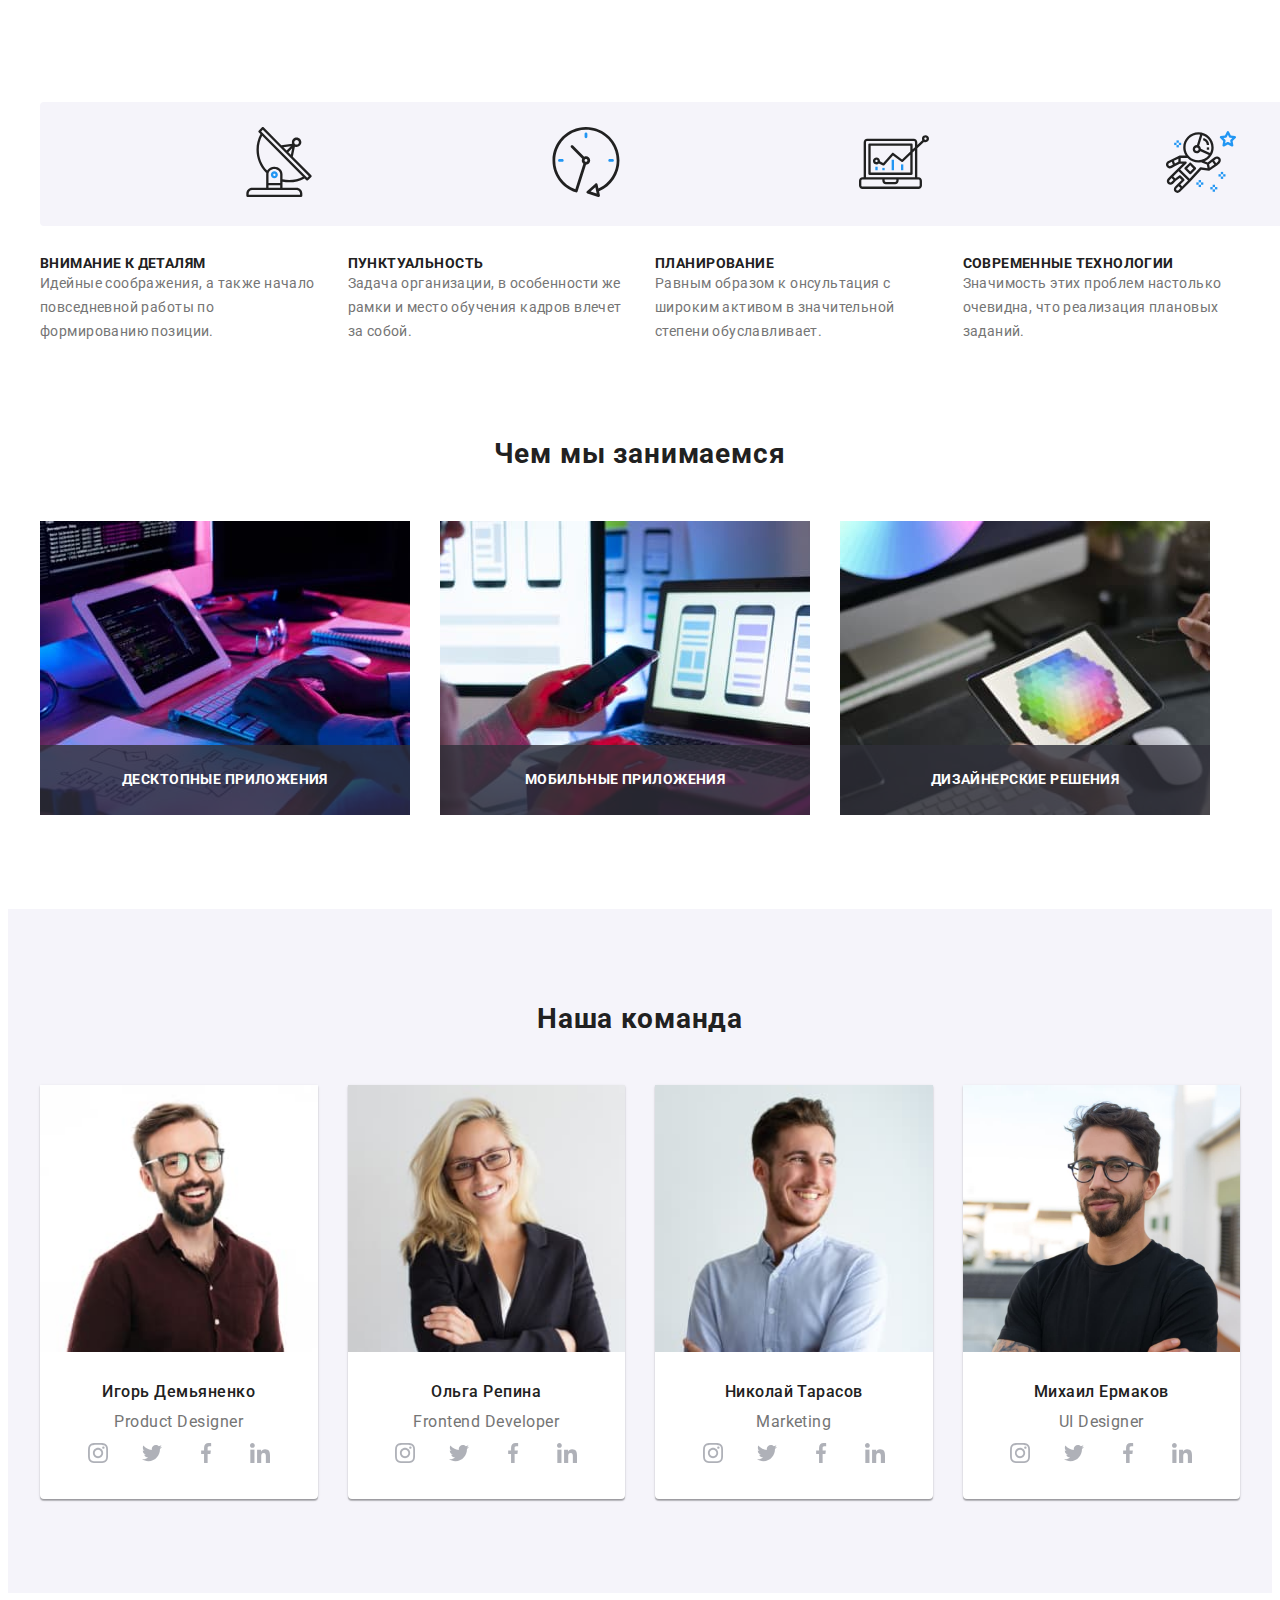
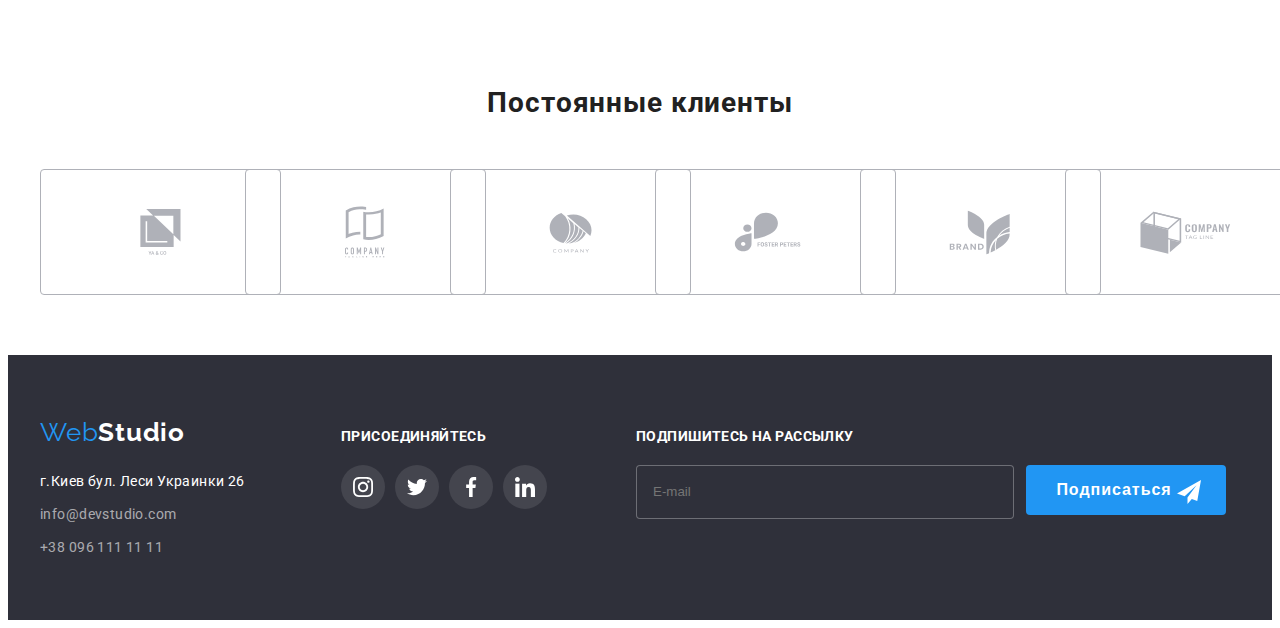
==== commit 48d71857: "готово 4 секции" ====
--- a/index.html
+++ b/index.html
@@ -308,7 +308,7 @@
       </div>
     </section>
     <!-- Partners -->
-    <!-- <section class="partners-sections">
+    <section class="partners-sections">
         <div class="container">
           <h2 class="partners">Постоянные клиенты</h2>
           <ul class="partners-list list">
@@ -357,9 +357,9 @@
           </ul>
         </div>
       </section>
-    </main> -->
+    </main>
     <!-- footer -->
-    <!-- <footer class="footer">
+    <footer class="footer">
       <div class="container footer-container">
         <div class="address-box">
           <a class="logo link" href="./index.html">Web<span class="logo-white">Studio</span></a>
@@ -417,9 +417,9 @@
               </a>
             </li>
           </ul>
-        </div> -->
+        </div>
     <!-- Form subckribe -->
-    <!-- <form action="#" class="subscribe-form">
+    <form action="#" class="subscribe-form">
           <p class="subscribe-titel">Подпишитесь на рассылку</p>
           <div class="sybscribe-box">
             <input type="email" class="subscribe-mail" name="subscribe-mail" placeholder="E-mail" />
@@ -432,7 +432,7 @@
           </div>
         </form>
       </div>
-    </footer> -->
+    </footer>
     <!-- Modal form -->
     <div class="backdrop is-hidden" data-modal>
       <div class="modal">
--- a/css/main.min.css
+++ b/css/main.min.css
@@ -1,2 +1,2 @@
-:root{--main-font: 'Roboto', sans-serif;--secondary-font: 'Raleway';--accent-color: #2196f3;--background-color: #2f303a;--contact-head: #757575;--titel-hero-button: #ffffff;--bacground-button: #f5f4fa;--border-portfolio: #eeeeee;--fill: #afb1b8}.visually-hidden{position:absolute !important;clip:rect(1px 1px 1px 1px);clip:rect(1px, 1px, 1px, 1px);padding:0 !important;border:0 !important;height:1px !important;width:1px !important;overflow:hidden}h1,h2,h3,h4,h5,h6,p{margin-top:0;margin-bottom:0}ul,ol{margin-top:0;margin-bottom:0;padding-left:0}img{display:block}body{font-family:var(--main-font)}.list{list-style:none}.link{text-decoration:none}.container{width:100%;margin:0 auto;padding-left:15px;padding-right:15px}@media screen and (min-width: 480px){.container{max-width:480px}}@media screen and (min-width: 768px){.container{max-width:768px}}@media screen and (min-width: 1200px){.container{max-width:1200px}}.modal-button{border-radius:4px;font-family:inherit;font-weight:700;font-size:16px;line-height:1.87;display:flex;align-items:center;text-align:center;letter-spacing:0.06em;cursor:pointer;background:var(--accent-color);padding:10px 32px;margin-right:auto;margin-left:auto;box-shadow:0px 4px 4px rgba(0,0,0,0.15);border-radius:4px;border-color:transparent;color:var(--titel-hero-button)}.social-list-icon{width:20px;height:20px}.social-list-link{display:flex;justify-content:center;align-items:center;width:44px;height:44px;border-radius:50%;background-color:#ffffff;fill:var(--fill);transition-property:background-color, fill;transition-duration:250ms;transition-timing-function:cubic-bezier(0.4, 0, 0.2, 1);transition-delay:0ms}.social-list-link:hover,.social-list-link:focus{background-color:var(--accent-color);fill:#ffffff}.social-list{display:flex;justify-content:space-between;margin-top:16px;width:206px;margin:0 auto}.footer-social-list-item:not(:last-child){margin-right:10px}.footer-social-container{margin-left:70px}.footer-social-list{display:flex}.footer-social-list-icon{width:20px;height:20px;fill:var(--titel-hero-button);transition-property:fill;transition-duration:250ms;transition-timing-function:cubic-bezier(0.4, 0, 0.2, 1);transition-delay:0ms}.footer-social-list-icon:hover{fill:white}.footer-social-list-link{display:flex;justify-content:center;align-items:center;width:44px;height:44px;border-radius:50%;background:rgba(255,255,255,0.1);transition-property:fill, background-color;transition-duration:250ms;transition-timing-function:cubic-bezier(0.4, 0, 0.2, 1);transition-delay:0ms}.footer-social-list-link:hover,.footer-social-list-link:focus{fill:white;background-color:var(--accent-color)}.footer-social-titel{text-transform:uppercase;font-weight:700;font-size:14px;line-height:1.14;letter-spacing:0.03em;color:var(--titel-hero-button);margin-bottom:20px}.backdrop{position:fixed;top:0;left:0;width:100%;height:100%;background-color:rgba(0,0,0,0.2);transition-property:opacity, visibility;transition-duration:250ms;transition-timing-function:cubic-bezier(0.4, 0, 0.2, 1);transition-delay:0ms}.is-hidden{opacity:0;visibility:hidden;pointer-events:none}.modal{width:528px;height:581px;background:#ffffff;box-shadow:0px 1px 3px rgba(0,0,0,0.12),0px 1px 1px rgba(0,0,0,0.14),0px 2px 1px rgba(0,0,0,0.2);border-radius:4px;position:absolute;top:50%;left:50%;transform:translate(-50%, -50%);padding:40px}.close{display:flex;align-items:center;justify-content:center;position:absolute;top:8px;right:8px;width:30px;height:30px;border-radius:50%;border:1px solid rgba(0,0,0,0.1);background-color:transparent;cursor:pointer;box-sizing:border-box;padding:0}.modal-form{display:flex;flex-direction:column}.modal-form-head{font-weight:bold;font-size:20px;line-height:1.15;text-align:center;letter-spacing:0.03em;color:#212121}.modal-form-input{width:100%;height:40px;border:1px solid rgba(33,33,33,0.2);box-sizing:border-box;border-radius:4px;padding-left:42px;transition-property:border-color;transition-duration:250ms;transition-timing-function:cubic-bezier(0.4, 0, 0.2, 1);transition-delay:0ms}.modal-form-input:hover,.modal-form-input:focus{border-color:var(--accent-color);outline:none}.modal-form-field{font-style:normal;font-weight:normal;font-size:12px;letter-spacing:0.01em;color:var(--contact-head);margin-bottom:10px}.modal-form-icon{top:50%;left:12px;transform:translateY(-50%);position:absolute;transition-property:fill;transition-duration:250ms;transition-timing-function:cubic-bezier(0.4, 0, 0.2, 1);transition-delay:0ms}.modal-form-input:hover+.modal-form-icon,.modal-form-input:focus+.modal-form-icon{fill:var(--accent-color)}.input-wrapper{position:relative;display:block;margin-top:4px}.modal-form-message{width:100%;height:120px;padding:12px 16px;margin-top:4px;resize:none;transition-property:border-color;transition-duration:250ms;transition-timing-function:cubic-bezier(0.4, 0, 0.2, 1);transition-delay:0ms}.modal-form-message:focus{outline:none;border-color:var(--accent-color)}.modal-form-message::placeholder{font-style:normal;font-weight:normal;font-size:12px;line-height:1.16;letter-spacing:0.01em;color:rgba(117,117,117,0.5)}.modal-form-checkbox-label{display:flex;align-items:center;font-weight:normal;font-size:14px;line-height:1.71;letter-spacing:0.03em;color:#757575;margin-bottom:30px}.modal-form-checkbox-label::before{content:'';display:block;width:16px;height:15px;border-radius:4;border:1px solid #000000;box-shadow:0px 4px 4px rgba(0,0,0,0.25);cursor:pointer;margin-right:9px}.modal-form-checkbox:checked+.modal-form-checkbox-label::before{background-image:url("../imeges/bg/icon.jpg");border:1px transparent;box-shadow:none}.modal-form-checkbox:focus+.modal-form-checkbox-label::before{outline:1px solid var(--accent-color);border:none}.modal-form-label-link{font-weight:normal;font-size:14px;line-height:1.71;letter-spacing:0.03em;text-decoration-line:underline;color:var(--accent-color)}.modal-form-btn{width:200px;height:50px;margin:0 auto;cursor:pointer;background-color:var(--accent-color);font-weight:bold;font-size:16px;line-height:1.87;letter-spacing:0.06em;color:var(--titel-hero-button);border:none}.header{padding-top:24px;padding-bottom:24px;border-bottom:1px solid #ececec}.header-container{display:flex}.nav{display:flex;align-items:center}.menu{display:flex}.header__contacts{display:flex;align-items:center;margin-left:auto}.header__icon-mail{width:16px;height:12px;margin-right:10px}.header__icon-tel{width:10px;height:16px;margin-right:10px}.logo{font-family:'Raleway', sans-serif;font-weight:400;font-size:26px;line-height:1.2;letter-spacing:0.03em;color:var(--accent-color);margin-right:93px}.menu__list:not(:last-child){margin-right:50px}.logo_black{font-family:'Raleway', sans-serif;font-weight:400;font-size:26px;line-height:1.2;letter-spacing:0.03em;color:#000}.menu__link{font-weight:500;font-size:14px;line-height:1.14;letter-spacing:0.02em;color:#212121;transition-property:color;transition-duration:250ms;transition-timing-function:cubic-bezier(0.4, 0, 0.2, 1);transition-delay:0ms}.menu__link:hover,.menu__link:focus{color:var(--accent-color)}.current{color:var(--accent-color)}.current::after{display:block;content:'';width:100%;height:4px;background-color:var(--accent-color);border-radius:2px;position:relative;top:28px}.header__contacts-mail-link{font-weight:500;font-size:14px;line-height:1.14;letter-spacing:0.02em;color:var(--contact-head);margin-left:auto;display:flex;align-items:center;transition-property:color, fill;transition-duration:250ms;transition-timing-function:cubic-bezier(0.4, 0, 0.2, 1);transition-delay:0ms;fill:#757575}.header__contacts-mail-link:hover,.header__contacts-mail-link:focus{color:var(--accent-color);fill:var(--accent-color)}.header__contacts-phone-link{font-weight:500;font-size:14px;line-height:1.14;letter-spacing:0.02em;color:var(--contact-head);margin-left:50px;display:flex;align-items:center;transition-property:color, fill;transition-duration:250ms;transition-timing-function:cubic-bezier(0.4, 0, 0.2, 1);transition-delay:0ms;fill:#757575}.header__contacts-phone-link:hover,.header__contacts-phone-link:focus{color:var(--accent-color);fill:var(--accent-color)}.titel-hero{font-weight:900;font-size:44px;line-height:1.36;text-align:center;letter-spacing:0.06em;text-transform:uppercase;color:var(--titel-hero-button);margin-right:0 auto;margin-bottom:30px}.hero{background-image:linear-gradient(rgba(47,48,58,0.4), rgba(47,48,58,0.4)),url("../imeges/bg/bg.jpg");background-repeat:no-repeat;background-position:50% 50%;background-size:cover;padding-top:200px;padding-bottom:200px}@media screen and (min-width: 768px){.advantages{display:flex;flex-wrap:wrap;margin-left:-30px}}.section-advantages{padding-top:60px;padding-bottom:60px}@media screen and (min-width: 1200px){.section-advantages{padding-top:94px;padding-bottom:94px}}.advantages-list{width:100%}.advantages-list:not(:last-child){margin-bottom:30px}@media screen and (min-width: 768px){.advantages-list{flex-basis:calc((100% - 60px) / 2);margin-left:30px}}@media screen and (min-width: 1200px){.advantages-list{flex-basis:calc((100% - 120px) / 4)}}.advantages-titel{text-align:center;font-weight:700;font-size:14px;line-height:1.14;letter-spacing:0.03em;text-transform:uppercase;color:#212121}@media screen and (min-width: 768px){.advantages-titel{text-align:left}}.advantages-text{font-weight:400;font-size:14px;line-height:1.71;letter-spacing:0.03em;color:#757575}.position{font-weight:400;font-size:16px;line-height:1.19;text-align:center;letter-spacing:0.03em;color:#757575}.advantages-icon{width:70px;height:70px}.advantages-icon-container{text-align:center;width:100%;background:#f5f4fa;padding:25px 100px;margin-bottom:30px;border-radius:4px}.section-job{padding-bottom:94px;display:none}@media screen and (min-width: 1200px){.section-job{display:block}}.job-list-item:not(:last-child){margin-right:30px}.job-list{display:flex}.job,.team-titel,.partners{font-weight:700;font-size:28px;line-height:1.17;text-align:center;letter-spacing:0.03em;color:#212121;margin-bottom:50px}.job-list-img-container{width:370px;height:70px;background:rgba(47,48,58,0.8);display:flex;align-items:center;justify-content:center;position:absolute;margin-top:-70px}.job-list-img-text{font-weight:700;font-size:14px;line-height:1.14;letter-spacing:0.03em;text-transform:uppercase;color:var(--titel-hero-button)}.section-team{padding-top:60px;padding-bottom:60px;background:var(--bacground-button)}@media screen and (min-width: 1200px){.section-team{padding-top:94px;padding-bottom:94px}}@media screen and (min-width: 768px){.team-list{display:flex;flex-wrap:wrap;margin-left:-30px}}.team-list-item{width:100%;background:#ffffff;box-shadow:0px 1px 3px rgba(0,0,0,0.12),0px 1px 1px rgba(0,0,0,0.14),0px 2px 1px rgba(0,0,0,0.2);border-radius:0px 0px 4px 4px}@media screen and (min-width: 768px){.team-list-item{flex-basis:calc((100% - 60px) / 2);margin-left:30px;margin-bottom:30px}}@media screen and (min-width: 1200px){.team-list-item{flex-basis:calc((100% - 120px) / 4)}}.team-box{padding-top:30px;padding-left:32px;padding-right:32px;margin-bottom:30px}.team-name{font-weight:500;font-size:16px;line-height:1.19;text-align:center;letter-spacing:0.03em;color:#212121;margin-bottom:10px}.position{font-weight:400;font-size:16px;line-height:1.19;text-align:center;letter-spacing:0.03em;color:#757575}.partners-sections{padding-top:94px;padding-bottom:94px}.partners-list{display:flex}.partners-list-icon{fill:var(--fill);transition-property:fill;transition-duration:250ms;transition-timing-function:cubic-bezier(0.4, 0, 0.2, 1);transition-delay:0ms}.partners-list-item{display:block;width:170px;height:92px;box-sizing:border-box}.partners-list-item:not(:last-child){margin-right:30px;transition-property:border, box-sizing, border-radius;transition-duration:250ms;transition-timing-function:cubic-bezier(0.4, 0, 0.2, 1);transition-delay:0ms}.partners-list-link{display:flex;width:100%;height:100%;justify-content:center;align-items:center;border:1px solid #afb1b8;border-radius:4px;padding:16px 32px;transition-property:fill, border-color;transition-duration:250ms;transition-timing-function:cubic-bezier(0.4, 0, 0.2, 1);transition-delay:0ms}.partners-list-link:hover,.partners-list-link:focus{border-color:var(--accent-color);outline:none}.partners-list-link:hover .partners-list-icon,.partners-list-link:focus .partners-list-icon{fill:var(--accent-color)}.footer-container{display:flex;align-items:baseline}.footer{background:var(--background-color);padding:60px 0px}.subscribe-form{margin-left:89px}.subscribe-titel{font-weight:bold;font-size:14px;line-height:1.16;letter-spacing:0.03em;text-transform:uppercase;color:var(--titel-hero-button);padding-bottom:20px}.subscribe-mail{width:358px;height:50px;padding-left:16px;background-color:var(--background-color);color:rgba(255,255,255,0.6);border:1px solid rgba(255,255,255,0.3);border-radius:4px;margin-right:12px}.subscribe-btn{width:200px;height:50px;font-weight:bold;font-size:16px;line-height:1.87;letter-spacing:0.06em;color:var(--titel-hero-button);background-color:var(--accent-color);border-radius:4px;border:none;padding:0;cursor:pointer}.subscribe-btn-titel{margin-right:24px}.subscribe-icon{position:absolute;top:50%;right:13px;transform:translate(-50%, -50%)}.sybscribe-box{position:relative;display:flex;justify-content:space-between}.portfolio-btn{display:flex;justify-content:center;margin-bottom:50px}.portfolio-section-btn{padding-top:94px;padding-bottom:94px}.wrap{margin-top:34px;margin-bottom:89px}.portfolio-list{display:flex;flex-wrap:wrap;margin-top:-30px;margin-left:-30px}.portfolio-btn-item{border-radius:4px}.portfolio-btn-item:not(:last-child){margin-right:10px}.portfolio-list-item{margin-top:30px;margin-left:30px}.portfolio-list-item-link{display:block;transition-property:box-shadow;transition-duration:250ms;transition-timing-function:cubic-bezier(0.4, 0, 0.2, 1);transition-delay:0ms}.portfolio-list-item-link:hover .overlay,.portfolio-list-item-link:focus .overlay{transform:translateY(0%);box-shadow:0px 1px 1px rgba(0,0,0,0.12),0px 4px 4px rgba(0,0,0,0.06),1px 4px 6px rgba(0,0,0,0.16)}.portfolio-box{padding-top:20px;padding-bottom:20px;padding-left:24px;padding-right:24px;border-bottom:1px solid var(--border-portfolio);border-left:1px solid var(--border-portfolio);border-right:1px solid var(--border-portfolio);box-sizing:border-box}.overlay{position:absolute;background-color:rgba(33,150,243,0.9);font-weight:400;font-size:18px;line-height:1.56;letter-spacing:0.03em;color:var(--titel-hero-button);padding:63px 24px;top:0;left:0;height:100%;width:100%;overflow:auto;transform:translateY(100%);transition:transform 500ms linear}.portfolio-list-item-overlay{position:relative;overflow:hidden}.modal-button-portfolio{font-weight:500;font-size:16px;line-height:1.62;text-align:center;letter-spacing:0.03em;color:#212121;cursor:pointer;font-family:inherit;border:none;border-radius:4px;padding:6px 24px;transition-property:box-shadow, color, background;transition-duration:250ms;transition-timing-function:cubic-bezier(0.4, 0, 0.2, 1);transition-delay:0ms}.modal-button-portfolio:hover,.modal-button-portfolio:focus{box-shadow:0px 1px 1px rgba(0,0,0,0.12),0px 4px 4px rgba(0,0,0,0.06),1px 4px 6px rgba(0,0,0,0.16);color:var(--titel-hero-button);background:var(--accent-color)}.list-portfolio{font-weight:700;font-size:18px;line-height:2;letter-spacing:0.06em;color:#212121}.list-portfolio-category{font-weight:400;font-size:16px;line-height:1.87;letter-spacing:0.03em;color:#757575;margin-top:4px}.address{font-style:normal}.address-box{width:231px}.footer-list-item:not(:last-child){margin-bottom:9px}.footer-list-address{display:flex;font-weight:400;font-size:14px;line-height:1.71;letter-spacing:0.03em;color:#ffffff}.footer .logo{margin-bottom:20px;display:block}.logo-white{font-weight:700;font-size:26px;line-height:1.35;letter-spacing:0.03em;color:#ffffff}.footer-link-mail{font-weight:400;font-size:14px;line-height:1.71;letter-spacing:0.03em;color:#ffffff99}.footer-link-tel{font-weight:400;font-size:14px;line-height:1.71;letter-spacing:0.03em;color:#ffffff99}
+:root{--main-font: 'Roboto', sans-serif;--secondary-font: 'Raleway';--accent-color: #2196f3;--background-color: #2f303a;--contact-head: #757575;--titel-hero-button: #ffffff;--bacground-button: #f5f4fa;--border-portfolio: #eeeeee;--fill: #afb1b8}.visually-hidden{position:absolute !important;clip:rect(1px 1px 1px 1px);clip:rect(1px, 1px, 1px, 1px);padding:0 !important;border:0 !important;height:1px !important;width:1px !important;overflow:hidden}h1,h2,h3,h4,h5,h6,p{margin-top:0;margin-bottom:0}ul,ol{margin-top:0;margin-bottom:0;padding-left:0}img{display:block}body{font-family:var(--main-font)}.list{list-style:none}.link{text-decoration:none}.container{width:100%;margin:0 auto;padding-left:15px;padding-right:15px}@media screen and (min-width: 480px){.container{max-width:480px}}@media screen and (min-width: 768px){.container{max-width:768px}}@media screen and (min-width: 1200px){.container{max-width:1200px}}.modal-button{border-radius:4px;font-family:inherit;font-weight:700;font-size:16px;line-height:1.87;display:flex;align-items:center;text-align:center;letter-spacing:0.06em;cursor:pointer;background:var(--accent-color);padding:10px 32px;margin-right:auto;margin-left:auto;box-shadow:0px 4px 4px rgba(0,0,0,0.15);border-radius:4px;border-color:transparent;color:var(--titel-hero-button)}.social-list-icon{width:20px;height:20px}.social-list-link{display:flex;justify-content:center;align-items:center;width:44px;height:44px;border-radius:50%;background-color:#ffffff;fill:var(--fill);transition-property:background-color, fill;transition-duration:250ms;transition-timing-function:cubic-bezier(0.4, 0, 0.2, 1);transition-delay:0ms}.social-list-link:hover,.social-list-link:focus{background-color:var(--accent-color);fill:#ffffff}.social-list{display:flex;justify-content:space-between;margin-top:16px;width:206px;margin:0 auto}.footer-social-list-item:not(:last-child){margin-right:10px}.footer-social-container{margin-left:70px}.footer-social-list{display:flex}.footer-social-list-icon{width:20px;height:20px;fill:var(--titel-hero-button);transition-property:fill;transition-duration:250ms;transition-timing-function:cubic-bezier(0.4, 0, 0.2, 1);transition-delay:0ms}.footer-social-list-icon:hover{fill:white}.footer-social-list-link{display:flex;justify-content:center;align-items:center;width:44px;height:44px;border-radius:50%;background:rgba(255,255,255,0.1);transition-property:fill, background-color;transition-duration:250ms;transition-timing-function:cubic-bezier(0.4, 0, 0.2, 1);transition-delay:0ms}.footer-social-list-link:hover,.footer-social-list-link:focus{fill:white;background-color:var(--accent-color)}.footer-social-titel{text-transform:uppercase;font-weight:700;font-size:14px;line-height:1.14;letter-spacing:0.03em;color:var(--titel-hero-button);margin-bottom:20px}.backdrop{position:fixed;top:0;left:0;width:100%;height:100%;background-color:rgba(0,0,0,0.2);transition-property:opacity, visibility;transition-duration:250ms;transition-timing-function:cubic-bezier(0.4, 0, 0.2, 1);transition-delay:0ms}.is-hidden{opacity:0;visibility:hidden;pointer-events:none}.modal{width:528px;height:581px;background:#ffffff;box-shadow:0px 1px 3px rgba(0,0,0,0.12),0px 1px 1px rgba(0,0,0,0.14),0px 2px 1px rgba(0,0,0,0.2);border-radius:4px;position:absolute;top:50%;left:50%;transform:translate(-50%, -50%);padding:40px}.close{display:flex;align-items:center;justify-content:center;position:absolute;top:8px;right:8px;width:30px;height:30px;border-radius:50%;border:1px solid rgba(0,0,0,0.1);background-color:transparent;cursor:pointer;box-sizing:border-box;padding:0}.modal-form{display:flex;flex-direction:column}.modal-form-head{font-weight:bold;font-size:20px;line-height:1.15;text-align:center;letter-spacing:0.03em;color:#212121}.modal-form-input{width:100%;height:40px;border:1px solid rgba(33,33,33,0.2);box-sizing:border-box;border-radius:4px;padding-left:42px;transition-property:border-color;transition-duration:250ms;transition-timing-function:cubic-bezier(0.4, 0, 0.2, 1);transition-delay:0ms}.modal-form-input:hover,.modal-form-input:focus{border-color:var(--accent-color);outline:none}.modal-form-field{font-style:normal;font-weight:normal;font-size:12px;letter-spacing:0.01em;color:var(--contact-head);margin-bottom:10px}.modal-form-icon{top:50%;left:12px;transform:translateY(-50%);position:absolute;transition-property:fill;transition-duration:250ms;transition-timing-function:cubic-bezier(0.4, 0, 0.2, 1);transition-delay:0ms}.modal-form-input:hover+.modal-form-icon,.modal-form-input:focus+.modal-form-icon{fill:var(--accent-color)}.input-wrapper{position:relative;display:block;margin-top:4px}.modal-form-message{width:100%;height:120px;padding:12px 16px;margin-top:4px;resize:none;transition-property:border-color;transition-duration:250ms;transition-timing-function:cubic-bezier(0.4, 0, 0.2, 1);transition-delay:0ms}.modal-form-message:focus{outline:none;border-color:var(--accent-color)}.modal-form-message::placeholder{font-style:normal;font-weight:normal;font-size:12px;line-height:1.16;letter-spacing:0.01em;color:rgba(117,117,117,0.5)}.modal-form-checkbox-label{display:flex;align-items:center;font-weight:normal;font-size:14px;line-height:1.71;letter-spacing:0.03em;color:#757575;margin-bottom:30px}.modal-form-checkbox-label::before{content:'';display:block;width:16px;height:15px;border-radius:4;border:1px solid #000000;box-shadow:0px 4px 4px rgba(0,0,0,0.25);cursor:pointer;margin-right:9px}.modal-form-checkbox:checked+.modal-form-checkbox-label::before{background-image:url("../imeges/bg/icon.jpg");border:1px transparent;box-shadow:none}.modal-form-checkbox:focus+.modal-form-checkbox-label::before{outline:1px solid var(--accent-color);border:none}.modal-form-label-link{font-weight:normal;font-size:14px;line-height:1.71;letter-spacing:0.03em;text-decoration-line:underline;color:var(--accent-color)}.modal-form-btn{width:200px;height:50px;margin:0 auto;cursor:pointer;background-color:var(--accent-color);font-weight:bold;font-size:16px;line-height:1.87;letter-spacing:0.06em;color:var(--titel-hero-button);border:none}.header{padding-top:24px;padding-bottom:24px;border-bottom:1px solid #ececec}.header-container{display:flex}.nav{display:flex;align-items:center}.menu{display:flex}.header__contacts{display:flex;align-items:center;margin-left:auto}.header__icon-mail{width:16px;height:12px;margin-right:10px}.header__icon-tel{width:10px;height:16px;margin-right:10px}.logo{font-family:'Raleway', sans-serif;font-weight:400;font-size:26px;line-height:1.2;letter-spacing:0.03em;color:var(--accent-color);margin-right:93px}.menu__list:not(:last-child){margin-right:50px}.logo_black{font-family:'Raleway', sans-serif;font-weight:400;font-size:26px;line-height:1.2;letter-spacing:0.03em;color:#000}.menu__link{font-weight:500;font-size:14px;line-height:1.14;letter-spacing:0.02em;color:#212121;transition-property:color;transition-duration:250ms;transition-timing-function:cubic-bezier(0.4, 0, 0.2, 1);transition-delay:0ms}.menu__link:hover,.menu__link:focus{color:var(--accent-color)}.current{color:var(--accent-color)}.current::after{display:block;content:'';width:100%;height:4px;background-color:var(--accent-color);border-radius:2px;position:relative;top:28px}.header__contacts-mail-link{font-weight:500;font-size:14px;line-height:1.14;letter-spacing:0.02em;color:var(--contact-head);margin-left:auto;display:flex;align-items:center;transition-property:color, fill;transition-duration:250ms;transition-timing-function:cubic-bezier(0.4, 0, 0.2, 1);transition-delay:0ms;fill:#757575}.header__contacts-mail-link:hover,.header__contacts-mail-link:focus{color:var(--accent-color);fill:var(--accent-color)}.header__contacts-phone-link{font-weight:500;font-size:14px;line-height:1.14;letter-spacing:0.02em;color:var(--contact-head);margin-left:50px;display:flex;align-items:center;transition-property:color, fill;transition-duration:250ms;transition-timing-function:cubic-bezier(0.4, 0, 0.2, 1);transition-delay:0ms;fill:#757575}.header__contacts-phone-link:hover,.header__contacts-phone-link:focus{color:var(--accent-color);fill:var(--accent-color)}.titel-hero{font-weight:900;font-size:44px;line-height:1.36;text-align:center;letter-spacing:0.06em;text-transform:uppercase;color:var(--titel-hero-button);margin-right:0 auto;margin-bottom:30px}.hero{background-image:linear-gradient(rgba(47,48,58,0.4), rgba(47,48,58,0.4)),url("../imeges/bg/bg.jpg");background-repeat:no-repeat;background-position:50% 50%;background-size:cover;padding-top:200px;padding-bottom:200px}@media screen and (min-width: 768px){.advantages{display:flex;flex-wrap:wrap;margin-left:-30px}}.section-advantages{padding-top:60px;padding-bottom:60px}@media screen and (min-width: 1200px){.section-advantages{padding-top:94px;padding-bottom:94px}}.advantages-list{width:100%;margin-bottom:30px}@media screen and (min-width: 768px){.advantages-list{flex-basis:calc((100% - 60px) / 2);margin-left:30px}}@media screen and (min-width: 1200px){.advantages-list{flex-basis:calc((100% - 120px) / 4);margin-bottom:0px}}.advantages-titel{text-align:center;font-weight:700;font-size:14px;line-height:1.14;letter-spacing:0.03em;text-transform:uppercase;color:#212121}@media screen and (min-width: 768px){.advantages-titel{text-align:left}}.advantages-text{font-weight:400;font-size:14px;line-height:1.71;letter-spacing:0.03em;color:#757575}.position{font-weight:400;font-size:16px;line-height:1.19;text-align:center;letter-spacing:0.03em;color:#757575}.advantages-icon{width:70px;height:70px}.advantages-icon-container{text-align:center;width:100%;background:#f5f4fa;padding:25px 100px;margin-bottom:30px;border-radius:4px}.section-job{padding-bottom:94px;display:none}@media screen and (min-width: 1200px){.section-job{display:block}}.job-list-item:not(:last-child){margin-right:30px}.job-list{display:flex}.job,.team-titel,.partners{font-weight:700;font-size:28px;line-height:1.17;text-align:center;letter-spacing:0.03em;color:#212121;margin-bottom:30px}@media screen and (min-width: 1200px){.job,.team-titel,.partners{margin-bottom:50px}}.job-list-img-container{width:370px;height:70px;background:rgba(47,48,58,0.8);display:flex;align-items:center;justify-content:center;position:absolute;margin-top:-70px}.job-list-img-text{font-weight:700;font-size:14px;line-height:1.14;letter-spacing:0.03em;text-transform:uppercase;color:var(--titel-hero-button)}.section-team{padding-top:60px;padding-bottom:60px;background:var(--bacground-button)}@media screen and (min-width: 1200px){.section-team{padding-top:94px;padding-bottom:94px}}@media screen and (min-width: 768px){.team-list{display:flex;flex-wrap:wrap;margin-left:-30px}}.team-list-item{width:100%;background:#ffffff;box-shadow:0px 1px 3px rgba(0,0,0,0.12),0px 1px 1px rgba(0,0,0,0.14),0px 2px 1px rgba(0,0,0,0.2);border-radius:0px 0px 4px 4px}@media screen and (min-width: 768px){.team-list-item{flex-basis:calc((100% - 60px) / 2);margin-left:30px;margin-bottom:30px}}@media screen and (min-width: 1200px){.team-list-item{flex-basis:calc((100% - 120px) / 4);margin-bottom:0px}}.team-box{padding-top:30px;padding-left:32px;padding-right:32px;padding-bottom:24px;margin-bottom:30px}@media screen and (min-width: 768px){.team-box{margin-bottom:0px}}.team-name{font-weight:500;font-size:16px;line-height:1.19;text-align:center;letter-spacing:0.03em;color:#212121;margin-bottom:10px}.position{font-weight:400;font-size:16px;line-height:1.19;text-align:center;letter-spacing:0.03em;color:#757575}.partners-sections{padding-top:60px;padding-bottom:60px}@media screen and (min-width: 1200px){.partners-sections{padding-top:94px;padding-bottom:94px}}.partners-list{display:flex;flex-wrap:wrap;margin-right:-30px;margin-bottom:-30px}.partners-list-icon{fill:var(--fill);transition-property:fill;transition-duration:250ms;transition-timing-function:cubic-bezier(0.4, 0, 0.2, 1);transition-delay:0ms}.partners-list-item{display:block;width:170px;height:92px;box-sizing:border-box;transition-property:border, box-sizing, border-radius;transition-duration:250ms;transition-timing-function:cubic-bezier(0.4, 0, 0.2, 1);transition-delay:0ms;flex-basis:calc((100% - 60px) / 2);margin-right:30px;margin-bottom:30px}@media screen and (min-width: 768px){.partners-list-item{flex-basis:calc((100% - 90px) / 3)}}@media screen and (min-width: 1200px){.partners-list-item{flex-basis:calc((100% - 180px) / 6)}}.partners-list-link{display:flex;width:100%;height:100%;justify-content:center;align-items:center;border:1px solid #afb1b8;border-radius:4px;padding:16px 32px;transition-property:fill, border-color;transition-duration:250ms;transition-timing-function:cubic-bezier(0.4, 0, 0.2, 1);transition-delay:0ms}.partners-list-link:hover,.partners-list-link:focus{border-color:var(--accent-color);outline:none}.partners-list-link:hover .partners-list-icon,.partners-list-link:focus .partners-list-icon{fill:var(--accent-color)}.footer-container{display:flex;align-items:baseline}.footer{background:var(--background-color);padding:60px 0px}.subscribe-form{margin-left:89px}.subscribe-titel{font-weight:bold;font-size:14px;line-height:1.16;letter-spacing:0.03em;text-transform:uppercase;color:var(--titel-hero-button);padding-bottom:20px}.subscribe-mail{width:358px;height:50px;padding-left:16px;background-color:var(--background-color);color:rgba(255,255,255,0.6);border:1px solid rgba(255,255,255,0.3);border-radius:4px;margin-right:12px}.subscribe-btn{width:200px;height:50px;font-weight:bold;font-size:16px;line-height:1.87;letter-spacing:0.06em;color:var(--titel-hero-button);background-color:var(--accent-color);border-radius:4px;border:none;padding:0;cursor:pointer}.subscribe-btn-titel{margin-right:24px}.subscribe-icon{position:absolute;top:50%;right:13px;transform:translate(-50%, -50%)}.sybscribe-box{position:relative;display:flex;justify-content:space-between}.portfolio-btn{display:flex;justify-content:center;margin-bottom:50px}.portfolio-section-btn{padding-top:94px;padding-bottom:94px}.wrap{margin-top:34px;margin-bottom:89px}.portfolio-list{display:flex;flex-wrap:wrap;margin-top:-30px;margin-left:-30px}.portfolio-btn-item{border-radius:4px}.portfolio-btn-item:not(:last-child){margin-right:10px}.portfolio-list-item{margin-top:30px;margin-left:30px}.portfolio-list-item-link{display:block;transition-property:box-shadow;transition-duration:250ms;transition-timing-function:cubic-bezier(0.4, 0, 0.2, 1);transition-delay:0ms}.portfolio-list-item-link:hover .overlay,.portfolio-list-item-link:focus .overlay{transform:translateY(0%);box-shadow:0px 1px 1px rgba(0,0,0,0.12),0px 4px 4px rgba(0,0,0,0.06),1px 4px 6px rgba(0,0,0,0.16)}.portfolio-box{padding-top:20px;padding-bottom:20px;padding-left:24px;padding-right:24px;border-bottom:1px solid var(--border-portfolio);border-left:1px solid var(--border-portfolio);border-right:1px solid var(--border-portfolio);box-sizing:border-box}.overlay{position:absolute;background-color:rgba(33,150,243,0.9);font-weight:400;font-size:18px;line-height:1.56;letter-spacing:0.03em;color:var(--titel-hero-button);padding:63px 24px;top:0;left:0;height:100%;width:100%;overflow:auto;transform:translateY(100%);transition:transform 500ms linear}.portfolio-list-item-overlay{position:relative;overflow:hidden}.modal-button-portfolio{font-weight:500;font-size:16px;line-height:1.62;text-align:center;letter-spacing:0.03em;color:#212121;cursor:pointer;font-family:inherit;border:none;border-radius:4px;padding:6px 24px;transition-property:box-shadow, color, background;transition-duration:250ms;transition-timing-function:cubic-bezier(0.4, 0, 0.2, 1);transition-delay:0ms}.modal-button-portfolio:hover,.modal-button-portfolio:focus{box-shadow:0px 1px 1px rgba(0,0,0,0.12),0px 4px 4px rgba(0,0,0,0.06),1px 4px 6px rgba(0,0,0,0.16);color:var(--titel-hero-button);background:var(--accent-color)}.list-portfolio{font-weight:700;font-size:18px;line-height:2;letter-spacing:0.06em;color:#212121}.list-portfolio-category{font-weight:400;font-size:16px;line-height:1.87;letter-spacing:0.03em;color:#757575;margin-top:4px}.address{font-style:normal}.address-box{width:231px}.footer-list-item:not(:last-child){margin-bottom:9px}.footer-list-address{display:flex;font-weight:400;font-size:14px;line-height:1.71;letter-spacing:0.03em;color:#ffffff}.footer .logo{margin-bottom:20px;display:block}.logo-white{font-weight:700;font-size:26px;line-height:1.35;letter-spacing:0.03em;color:#ffffff}.footer-link-mail{font-weight:400;font-size:14px;line-height:1.71;letter-spacing:0.03em;color:#ffffff99}.footer-link-tel{font-weight:400;font-size:14px;line-height:1.71;letter-spacing:0.03em;color:#ffffff99}
 /*# sourceMappingURL=main.min.css.map */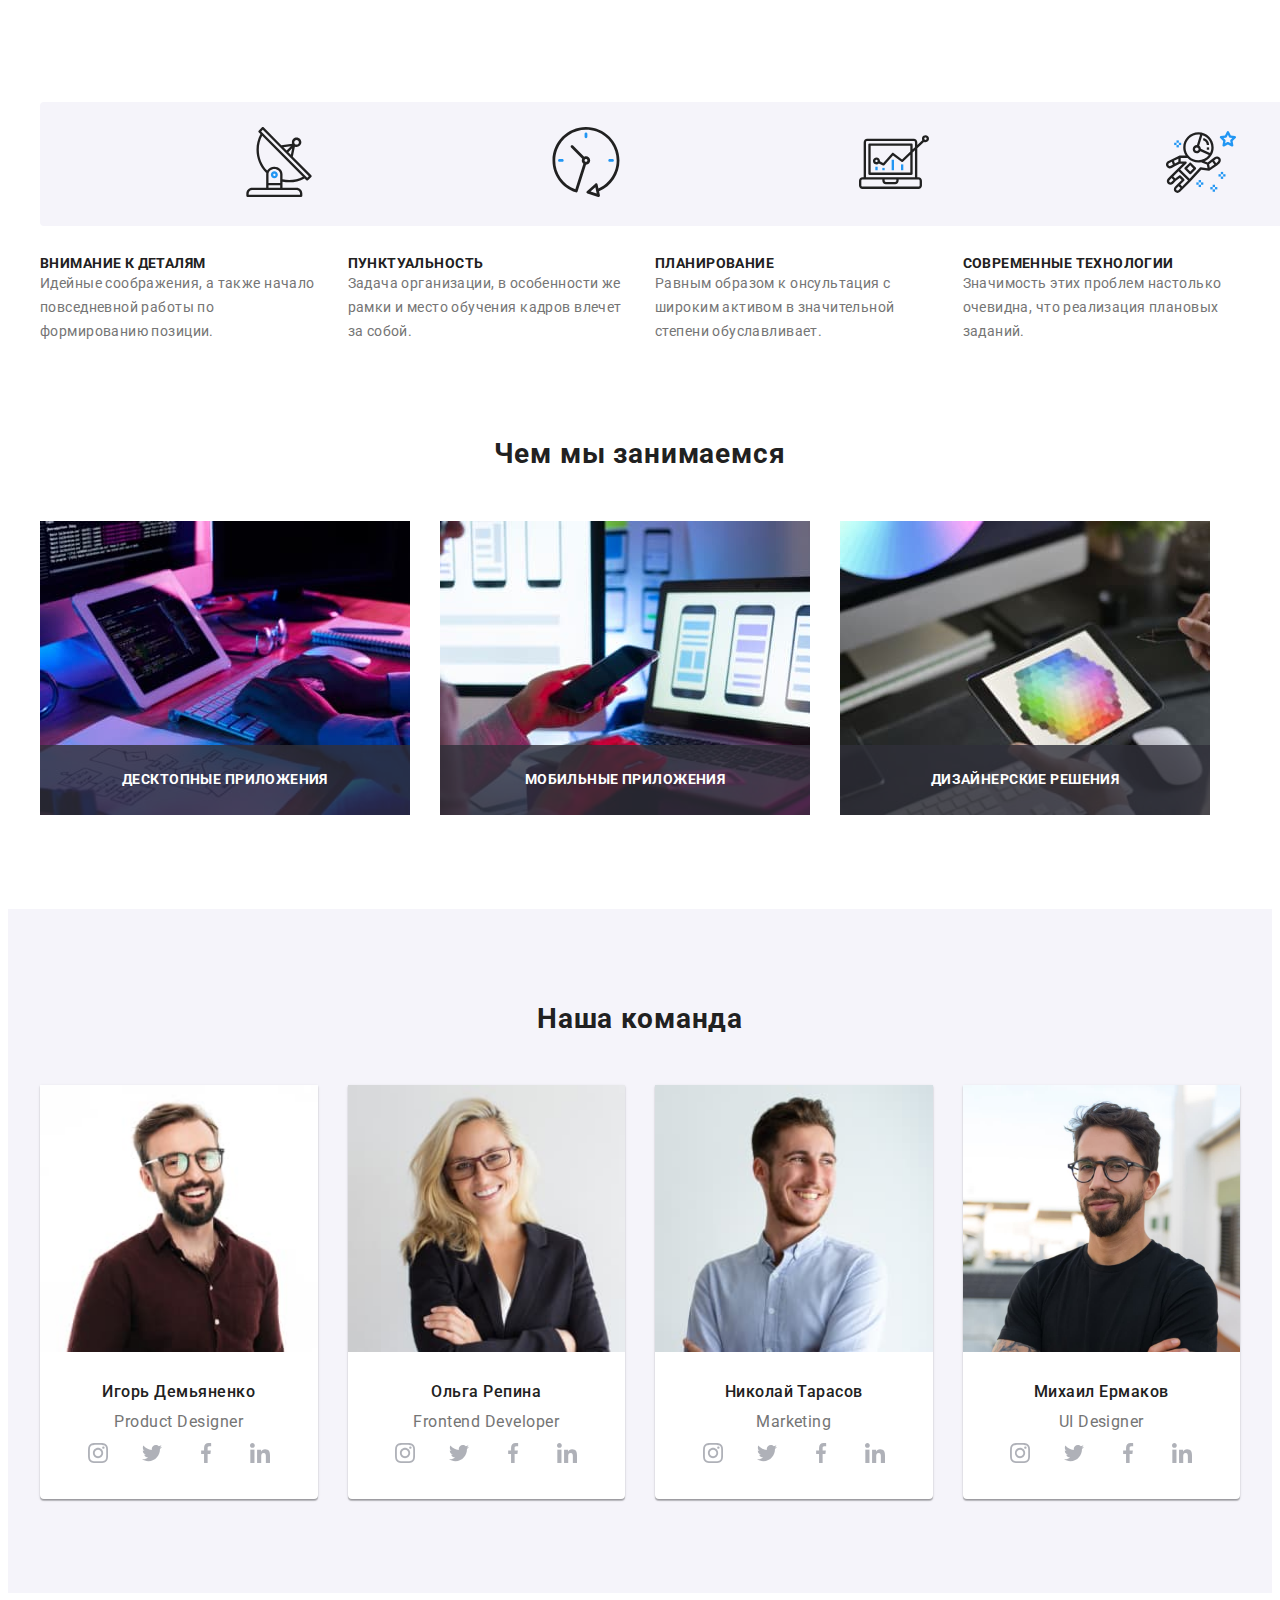
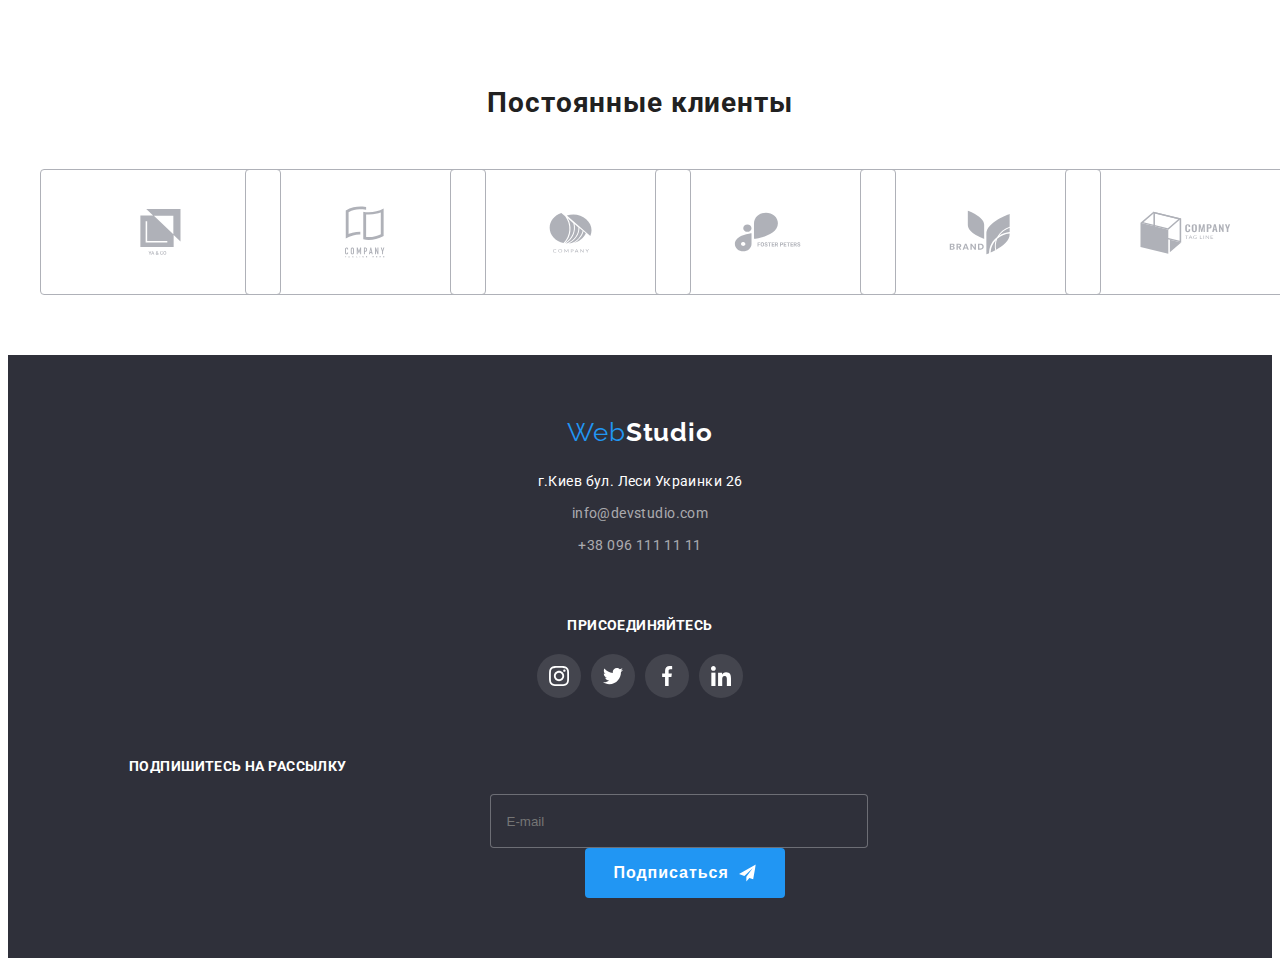
==== commit c6ad07d0: "исправил footer" ====
--- a/index.html
+++ b/index.html
@@ -423,8 +423,8 @@
           <p class="subscribe-titel">Подпишитесь на рассылку</p>
           <div class="sybscribe-box">
             <input type="email" class="subscribe-mail" name="subscribe-mail" placeholder="E-mail" />
-            <button class="subscribe-btn">
-              <span class="subscribe-btn-titel">Подписаться</span>
+            <button type="submit" class="subscribe-btn">
+              Подписаться
               <svg class="subscribe-icon" height="24px" width="24px">
                 <use href="./imeges/svg/svg.svg#icon-icon-send"></use>
               </svg>
--- a/css/main.min.css
+++ b/css/main.min.css
@@ -1,2 +1,2 @@
-:root{--main-font: 'Roboto', sans-serif;--secondary-font: 'Raleway';--accent-color: #2196f3;--background-color: #2f303a;--contact-head: #757575;--titel-hero-button: #ffffff;--bacground-button: #f5f4fa;--border-portfolio: #eeeeee;--fill: #afb1b8}.visually-hidden{position:absolute !important;clip:rect(1px 1px 1px 1px);clip:rect(1px, 1px, 1px, 1px);padding:0 !important;border:0 !important;height:1px !important;width:1px !important;overflow:hidden}h1,h2,h3,h4,h5,h6,p{margin-top:0;margin-bottom:0}ul,ol{margin-top:0;margin-bottom:0;padding-left:0}img{display:block}body{font-family:var(--main-font)}.list{list-style:none}.link{text-decoration:none}.container{width:100%;margin:0 auto;padding-left:15px;padding-right:15px}@media screen and (min-width: 480px){.container{max-width:480px}}@media screen and (min-width: 768px){.container{max-width:768px}}@media screen and (min-width: 1200px){.container{max-width:1200px}}.modal-button{border-radius:4px;font-family:inherit;font-weight:700;font-size:16px;line-height:1.87;display:flex;align-items:center;text-align:center;letter-spacing:0.06em;cursor:pointer;background:var(--accent-color);padding:10px 32px;margin-right:auto;margin-left:auto;box-shadow:0px 4px 4px rgba(0,0,0,0.15);border-radius:4px;border-color:transparent;color:var(--titel-hero-button)}.social-list-icon{width:20px;height:20px}.social-list-link{display:flex;justify-content:center;align-items:center;width:44px;height:44px;border-radius:50%;background-color:#ffffff;fill:var(--fill);transition-property:background-color, fill;transition-duration:250ms;transition-timing-function:cubic-bezier(0.4, 0, 0.2, 1);transition-delay:0ms}.social-list-link:hover,.social-list-link:focus{background-color:var(--accent-color);fill:#ffffff}.social-list{display:flex;justify-content:space-between;margin-top:16px;width:206px;margin:0 auto}.footer-social-list-item:not(:last-child){margin-right:10px}.footer-social-container{margin-left:70px}.footer-social-list{display:flex}.footer-social-list-icon{width:20px;height:20px;fill:var(--titel-hero-button);transition-property:fill;transition-duration:250ms;transition-timing-function:cubic-bezier(0.4, 0, 0.2, 1);transition-delay:0ms}.footer-social-list-icon:hover{fill:white}.footer-social-list-link{display:flex;justify-content:center;align-items:center;width:44px;height:44px;border-radius:50%;background:rgba(255,255,255,0.1);transition-property:fill, background-color;transition-duration:250ms;transition-timing-function:cubic-bezier(0.4, 0, 0.2, 1);transition-delay:0ms}.footer-social-list-link:hover,.footer-social-list-link:focus{fill:white;background-color:var(--accent-color)}.footer-social-titel{text-transform:uppercase;font-weight:700;font-size:14px;line-height:1.14;letter-spacing:0.03em;color:var(--titel-hero-button);margin-bottom:20px}.backdrop{position:fixed;top:0;left:0;width:100%;height:100%;background-color:rgba(0,0,0,0.2);transition-property:opacity, visibility;transition-duration:250ms;transition-timing-function:cubic-bezier(0.4, 0, 0.2, 1);transition-delay:0ms}.is-hidden{opacity:0;visibility:hidden;pointer-events:none}.modal{width:528px;height:581px;background:#ffffff;box-shadow:0px 1px 3px rgba(0,0,0,0.12),0px 1px 1px rgba(0,0,0,0.14),0px 2px 1px rgba(0,0,0,0.2);border-radius:4px;position:absolute;top:50%;left:50%;transform:translate(-50%, -50%);padding:40px}.close{display:flex;align-items:center;justify-content:center;position:absolute;top:8px;right:8px;width:30px;height:30px;border-radius:50%;border:1px solid rgba(0,0,0,0.1);background-color:transparent;cursor:pointer;box-sizing:border-box;padding:0}.modal-form{display:flex;flex-direction:column}.modal-form-head{font-weight:bold;font-size:20px;line-height:1.15;text-align:center;letter-spacing:0.03em;color:#212121}.modal-form-input{width:100%;height:40px;border:1px solid rgba(33,33,33,0.2);box-sizing:border-box;border-radius:4px;padding-left:42px;transition-property:border-color;transition-duration:250ms;transition-timing-function:cubic-bezier(0.4, 0, 0.2, 1);transition-delay:0ms}.modal-form-input:hover,.modal-form-input:focus{border-color:var(--accent-color);outline:none}.modal-form-field{font-style:normal;font-weight:normal;font-size:12px;letter-spacing:0.01em;color:var(--contact-head);margin-bottom:10px}.modal-form-icon{top:50%;left:12px;transform:translateY(-50%);position:absolute;transition-property:fill;transition-duration:250ms;transition-timing-function:cubic-bezier(0.4, 0, 0.2, 1);transition-delay:0ms}.modal-form-input:hover+.modal-form-icon,.modal-form-input:focus+.modal-form-icon{fill:var(--accent-color)}.input-wrapper{position:relative;display:block;margin-top:4px}.modal-form-message{width:100%;height:120px;padding:12px 16px;margin-top:4px;resize:none;transition-property:border-color;transition-duration:250ms;transition-timing-function:cubic-bezier(0.4, 0, 0.2, 1);transition-delay:0ms}.modal-form-message:focus{outline:none;border-color:var(--accent-color)}.modal-form-message::placeholder{font-style:normal;font-weight:normal;font-size:12px;line-height:1.16;letter-spacing:0.01em;color:rgba(117,117,117,0.5)}.modal-form-checkbox-label{display:flex;align-items:center;font-weight:normal;font-size:14px;line-height:1.71;letter-spacing:0.03em;color:#757575;margin-bottom:30px}.modal-form-checkbox-label::before{content:'';display:block;width:16px;height:15px;border-radius:4;border:1px solid #000000;box-shadow:0px 4px 4px rgba(0,0,0,0.25);cursor:pointer;margin-right:9px}.modal-form-checkbox:checked+.modal-form-checkbox-label::before{background-image:url("../imeges/bg/icon.jpg");border:1px transparent;box-shadow:none}.modal-form-checkbox:focus+.modal-form-checkbox-label::before{outline:1px solid var(--accent-color);border:none}.modal-form-label-link{font-weight:normal;font-size:14px;line-height:1.71;letter-spacing:0.03em;text-decoration-line:underline;color:var(--accent-color)}.modal-form-btn{width:200px;height:50px;margin:0 auto;cursor:pointer;background-color:var(--accent-color);font-weight:bold;font-size:16px;line-height:1.87;letter-spacing:0.06em;color:var(--titel-hero-button);border:none}.header{padding-top:24px;padding-bottom:24px;border-bottom:1px solid #ececec}.header-container{display:flex}.nav{display:flex;align-items:center}.menu{display:flex}.header__contacts{display:flex;align-items:center;margin-left:auto}.header__icon-mail{width:16px;height:12px;margin-right:10px}.header__icon-tel{width:10px;height:16px;margin-right:10px}.logo{font-family:'Raleway', sans-serif;font-weight:400;font-size:26px;line-height:1.2;letter-spacing:0.03em;color:var(--accent-color);margin-right:93px}.menu__list:not(:last-child){margin-right:50px}.logo_black{font-family:'Raleway', sans-serif;font-weight:400;font-size:26px;line-height:1.2;letter-spacing:0.03em;color:#000}.menu__link{font-weight:500;font-size:14px;line-height:1.14;letter-spacing:0.02em;color:#212121;transition-property:color;transition-duration:250ms;transition-timing-function:cubic-bezier(0.4, 0, 0.2, 1);transition-delay:0ms}.menu__link:hover,.menu__link:focus{color:var(--accent-color)}.current{color:var(--accent-color)}.current::after{display:block;content:'';width:100%;height:4px;background-color:var(--accent-color);border-radius:2px;position:relative;top:28px}.header__contacts-mail-link{font-weight:500;font-size:14px;line-height:1.14;letter-spacing:0.02em;color:var(--contact-head);margin-left:auto;display:flex;align-items:center;transition-property:color, fill;transition-duration:250ms;transition-timing-function:cubic-bezier(0.4, 0, 0.2, 1);transition-delay:0ms;fill:#757575}.header__contacts-mail-link:hover,.header__contacts-mail-link:focus{color:var(--accent-color);fill:var(--accent-color)}.header__contacts-phone-link{font-weight:500;font-size:14px;line-height:1.14;letter-spacing:0.02em;color:var(--contact-head);margin-left:50px;display:flex;align-items:center;transition-property:color, fill;transition-duration:250ms;transition-timing-function:cubic-bezier(0.4, 0, 0.2, 1);transition-delay:0ms;fill:#757575}.header__contacts-phone-link:hover,.header__contacts-phone-link:focus{color:var(--accent-color);fill:var(--accent-color)}.titel-hero{font-weight:900;font-size:44px;line-height:1.36;text-align:center;letter-spacing:0.06em;text-transform:uppercase;color:var(--titel-hero-button);margin-right:0 auto;margin-bottom:30px}.hero{background-image:linear-gradient(rgba(47,48,58,0.4), rgba(47,48,58,0.4)),url("../imeges/bg/bg.jpg");background-repeat:no-repeat;background-position:50% 50%;background-size:cover;padding-top:200px;padding-bottom:200px}@media screen and (min-width: 768px){.advantages{display:flex;flex-wrap:wrap;margin-left:-30px}}.section-advantages{padding-top:60px;padding-bottom:60px}@media screen and (min-width: 1200px){.section-advantages{padding-top:94px;padding-bottom:94px}}.advantages-list{width:100%;margin-bottom:30px}@media screen and (min-width: 768px){.advantages-list{flex-basis:calc((100% - 60px) / 2);margin-left:30px}}@media screen and (min-width: 1200px){.advantages-list{flex-basis:calc((100% - 120px) / 4);margin-bottom:0px}}.advantages-titel{text-align:center;font-weight:700;font-size:14px;line-height:1.14;letter-spacing:0.03em;text-transform:uppercase;color:#212121}@media screen and (min-width: 768px){.advantages-titel{text-align:left}}.advantages-text{font-weight:400;font-size:14px;line-height:1.71;letter-spacing:0.03em;color:#757575}.position{font-weight:400;font-size:16px;line-height:1.19;text-align:center;letter-spacing:0.03em;color:#757575}.advantages-icon{width:70px;height:70px}.advantages-icon-container{text-align:center;width:100%;background:#f5f4fa;padding:25px 100px;margin-bottom:30px;border-radius:4px}.section-job{padding-bottom:94px;display:none}@media screen and (min-width: 1200px){.section-job{display:block}}.job-list-item:not(:last-child){margin-right:30px}.job-list{display:flex}.job,.team-titel,.partners{font-weight:700;font-size:28px;line-height:1.17;text-align:center;letter-spacing:0.03em;color:#212121;margin-bottom:30px}@media screen and (min-width: 1200px){.job,.team-titel,.partners{margin-bottom:50px}}.job-list-img-container{width:370px;height:70px;background:rgba(47,48,58,0.8);display:flex;align-items:center;justify-content:center;position:absolute;margin-top:-70px}.job-list-img-text{font-weight:700;font-size:14px;line-height:1.14;letter-spacing:0.03em;text-transform:uppercase;color:var(--titel-hero-button)}.section-team{padding-top:60px;padding-bottom:60px;background:var(--bacground-button)}@media screen and (min-width: 1200px){.section-team{padding-top:94px;padding-bottom:94px}}@media screen and (min-width: 768px){.team-list{display:flex;flex-wrap:wrap;margin-left:-30px}}.team-list-item{width:100%;background:#ffffff;box-shadow:0px 1px 3px rgba(0,0,0,0.12),0px 1px 1px rgba(0,0,0,0.14),0px 2px 1px rgba(0,0,0,0.2);border-radius:0px 0px 4px 4px}@media screen and (min-width: 768px){.team-list-item{flex-basis:calc((100% - 60px) / 2);margin-left:30px;margin-bottom:30px}}@media screen and (min-width: 1200px){.team-list-item{flex-basis:calc((100% - 120px) / 4);margin-bottom:0px}}.team-box{padding-top:30px;padding-left:32px;padding-right:32px;padding-bottom:24px;margin-bottom:30px}@media screen and (min-width: 768px){.team-box{margin-bottom:0px}}.team-name{font-weight:500;font-size:16px;line-height:1.19;text-align:center;letter-spacing:0.03em;color:#212121;margin-bottom:10px}.position{font-weight:400;font-size:16px;line-height:1.19;text-align:center;letter-spacing:0.03em;color:#757575}.partners-sections{padding-top:60px;padding-bottom:60px}@media screen and (min-width: 1200px){.partners-sections{padding-top:94px;padding-bottom:94px}}.partners-list{display:flex;flex-wrap:wrap;margin-right:-30px;margin-bottom:-30px}.partners-list-icon{fill:var(--fill);transition-property:fill;transition-duration:250ms;transition-timing-function:cubic-bezier(0.4, 0, 0.2, 1);transition-delay:0ms}.partners-list-item{display:block;width:170px;height:92px;box-sizing:border-box;transition-property:border, box-sizing, border-radius;transition-duration:250ms;transition-timing-function:cubic-bezier(0.4, 0, 0.2, 1);transition-delay:0ms;flex-basis:calc((100% - 60px) / 2);margin-right:30px;margin-bottom:30px}@media screen and (min-width: 768px){.partners-list-item{flex-basis:calc((100% - 90px) / 3)}}@media screen and (min-width: 1200px){.partners-list-item{flex-basis:calc((100% - 180px) / 6)}}.partners-list-link{display:flex;width:100%;height:100%;justify-content:center;align-items:center;border:1px solid #afb1b8;border-radius:4px;padding:16px 32px;transition-property:fill, border-color;transition-duration:250ms;transition-timing-function:cubic-bezier(0.4, 0, 0.2, 1);transition-delay:0ms}.partners-list-link:hover,.partners-list-link:focus{border-color:var(--accent-color);outline:none}.partners-list-link:hover .partners-list-icon,.partners-list-link:focus .partners-list-icon{fill:var(--accent-color)}.footer-container{display:flex;align-items:baseline}.footer{background:var(--background-color);padding:60px 0px}.subscribe-form{margin-left:89px}.subscribe-titel{font-weight:bold;font-size:14px;line-height:1.16;letter-spacing:0.03em;text-transform:uppercase;color:var(--titel-hero-button);padding-bottom:20px}.subscribe-mail{width:358px;height:50px;padding-left:16px;background-color:var(--background-color);color:rgba(255,255,255,0.6);border:1px solid rgba(255,255,255,0.3);border-radius:4px;margin-right:12px}.subscribe-btn{width:200px;height:50px;font-weight:bold;font-size:16px;line-height:1.87;letter-spacing:0.06em;color:var(--titel-hero-button);background-color:var(--accent-color);border-radius:4px;border:none;padding:0;cursor:pointer}.subscribe-btn-titel{margin-right:24px}.subscribe-icon{position:absolute;top:50%;right:13px;transform:translate(-50%, -50%)}.sybscribe-box{position:relative;display:flex;justify-content:space-between}.portfolio-btn{display:flex;justify-content:center;margin-bottom:50px}.portfolio-section-btn{padding-top:94px;padding-bottom:94px}.wrap{margin-top:34px;margin-bottom:89px}.portfolio-list{display:flex;flex-wrap:wrap;margin-top:-30px;margin-left:-30px}.portfolio-btn-item{border-radius:4px}.portfolio-btn-item:not(:last-child){margin-right:10px}.portfolio-list-item{margin-top:30px;margin-left:30px}.portfolio-list-item-link{display:block;transition-property:box-shadow;transition-duration:250ms;transition-timing-function:cubic-bezier(0.4, 0, 0.2, 1);transition-delay:0ms}.portfolio-list-item-link:hover .overlay,.portfolio-list-item-link:focus .overlay{transform:translateY(0%);box-shadow:0px 1px 1px rgba(0,0,0,0.12),0px 4px 4px rgba(0,0,0,0.06),1px 4px 6px rgba(0,0,0,0.16)}.portfolio-box{padding-top:20px;padding-bottom:20px;padding-left:24px;padding-right:24px;border-bottom:1px solid var(--border-portfolio);border-left:1px solid var(--border-portfolio);border-right:1px solid var(--border-portfolio);box-sizing:border-box}.overlay{position:absolute;background-color:rgba(33,150,243,0.9);font-weight:400;font-size:18px;line-height:1.56;letter-spacing:0.03em;color:var(--titel-hero-button);padding:63px 24px;top:0;left:0;height:100%;width:100%;overflow:auto;transform:translateY(100%);transition:transform 500ms linear}.portfolio-list-item-overlay{position:relative;overflow:hidden}.modal-button-portfolio{font-weight:500;font-size:16px;line-height:1.62;text-align:center;letter-spacing:0.03em;color:#212121;cursor:pointer;font-family:inherit;border:none;border-radius:4px;padding:6px 24px;transition-property:box-shadow, color, background;transition-duration:250ms;transition-timing-function:cubic-bezier(0.4, 0, 0.2, 1);transition-delay:0ms}.modal-button-portfolio:hover,.modal-button-portfolio:focus{box-shadow:0px 1px 1px rgba(0,0,0,0.12),0px 4px 4px rgba(0,0,0,0.06),1px 4px 6px rgba(0,0,0,0.16);color:var(--titel-hero-button);background:var(--accent-color)}.list-portfolio{font-weight:700;font-size:18px;line-height:2;letter-spacing:0.06em;color:#212121}.list-portfolio-category{font-weight:400;font-size:16px;line-height:1.87;letter-spacing:0.03em;color:#757575;margin-top:4px}.address{font-style:normal}.address-box{width:231px}.footer-list-item:not(:last-child){margin-bottom:9px}.footer-list-address{display:flex;font-weight:400;font-size:14px;line-height:1.71;letter-spacing:0.03em;color:#ffffff}.footer .logo{margin-bottom:20px;display:block}.logo-white{font-weight:700;font-size:26px;line-height:1.35;letter-spacing:0.03em;color:#ffffff}.footer-link-mail{font-weight:400;font-size:14px;line-height:1.71;letter-spacing:0.03em;color:#ffffff99}.footer-link-tel{font-weight:400;font-size:14px;line-height:1.71;letter-spacing:0.03em;color:#ffffff99}
+:root{--main-font: 'Roboto', sans-serif;--secondary-font: 'Raleway';--accent-color: #2196f3;--background-color: #2f303a;--contact-head: #757575;--titel-hero-button: #ffffff;--bacground-button: #f5f4fa;--border-portfolio: #eeeeee;--fill: #afb1b8}.visually-hidden{position:absolute !important;clip:rect(1px 1px 1px 1px);clip:rect(1px, 1px, 1px, 1px);padding:0 !important;border:0 !important;height:1px !important;width:1px !important;overflow:hidden}h1,h2,h3,h4,h5,h6,p{margin-top:0;margin-bottom:0}ul,ol{margin-top:0;margin-bottom:0;padding-left:0}img{display:block}body{font-family:var(--main-font)}.list{list-style:none}.link{text-decoration:none}.container{width:100%;margin:0 auto;padding-left:15px;padding-right:15px}@media screen and (min-width: 480px){.container{max-width:480px}}@media screen and (min-width: 768px){.container{max-width:768px}}@media screen and (min-width: 1200px){.container{max-width:1200px}}.modal-button{border-radius:4px;font-family:inherit;font-weight:700;font-size:16px;line-height:1.87;display:flex;align-items:center;text-align:center;letter-spacing:0.06em;cursor:pointer;background:var(--accent-color);padding:10px 32px;margin-right:auto;margin-left:auto;box-shadow:0px 4px 4px rgba(0,0,0,0.15);border-radius:4px;border-color:transparent;color:var(--titel-hero-button)}.social-list-icon{width:20px;height:20px}.social-list-link{display:flex;justify-content:center;align-items:center;width:44px;height:44px;border-radius:50%;background-color:#ffffff;fill:var(--fill);transition-property:background-color, fill;transition-duration:250ms;transition-timing-function:cubic-bezier(0.4, 0, 0.2, 1);transition-delay:0ms}.social-list-link:hover,.social-list-link:focus{background-color:var(--accent-color);fill:#ffffff}.social-list{display:flex;justify-content:space-between;margin-top:16px;width:206px;margin:0 auto}.footer-social-list-item:not(:last-child){margin-right:10px}.footer-social-list{display:flex;justify-content:center;padding-bottom:60px}.footer-social-list-icon{width:20px;height:20px;fill:var(--titel-hero-button);transition-property:fill;transition-duration:250ms;transition-timing-function:cubic-bezier(0.4, 0, 0.2, 1);transition-delay:0ms}.footer-social-list-icon:hover{fill:white}.footer-social-list-link{display:flex;justify-content:center;align-items:center;width:44px;height:44px;border-radius:50%;background:rgba(255,255,255,0.1);transition-property:fill, background-color;transition-duration:250ms;transition-timing-function:cubic-bezier(0.4, 0, 0.2, 1);transition-delay:0ms}.footer-social-list-link:hover,.footer-social-list-link:focus{fill:white;background-color:var(--accent-color)}.footer-social-titel{text-align:center;text-transform:uppercase;font-weight:700;font-size:14px;line-height:1.14;letter-spacing:0.03em;color:var(--titel-hero-button);margin-bottom:20px}.backdrop{position:fixed;top:0;left:0;width:100%;height:100%;background-color:rgba(0,0,0,0.2);transition-property:opacity, visibility;transition-duration:250ms;transition-timing-function:cubic-bezier(0.4, 0, 0.2, 1);transition-delay:0ms}.is-hidden{opacity:0;visibility:hidden;pointer-events:none}.modal{width:528px;height:581px;background:#ffffff;box-shadow:0px 1px 3px rgba(0,0,0,0.12),0px 1px 1px rgba(0,0,0,0.14),0px 2px 1px rgba(0,0,0,0.2);border-radius:4px;position:absolute;top:50%;left:50%;transform:translate(-50%, -50%);padding:40px}.close{display:flex;align-items:center;justify-content:center;position:absolute;top:8px;right:8px;width:30px;height:30px;border-radius:50%;border:1px solid rgba(0,0,0,0.1);background-color:transparent;cursor:pointer;box-sizing:border-box;padding:0}.modal-form{display:flex;flex-direction:column}.modal-form-head{font-weight:bold;font-size:20px;line-height:1.15;text-align:center;letter-spacing:0.03em;color:#212121}.modal-form-input{width:100%;height:40px;border:1px solid rgba(33,33,33,0.2);box-sizing:border-box;border-radius:4px;padding-left:42px;transition-property:border-color;transition-duration:250ms;transition-timing-function:cubic-bezier(0.4, 0, 0.2, 1);transition-delay:0ms}.modal-form-input:hover,.modal-form-input:focus{border-color:var(--accent-color);outline:none}.modal-form-field{font-style:normal;font-weight:normal;font-size:12px;letter-spacing:0.01em;color:var(--contact-head);margin-bottom:10px}.modal-form-icon{top:50%;left:12px;transform:translateY(-50%);position:absolute;transition-property:fill;transition-duration:250ms;transition-timing-function:cubic-bezier(0.4, 0, 0.2, 1);transition-delay:0ms}.modal-form-input:hover+.modal-form-icon,.modal-form-input:focus+.modal-form-icon{fill:var(--accent-color)}.input-wrapper{position:relative;display:block;margin-top:4px}.modal-form-message{width:100%;height:120px;padding:12px 16px;margin-top:4px;resize:none;transition-property:border-color;transition-duration:250ms;transition-timing-function:cubic-bezier(0.4, 0, 0.2, 1);transition-delay:0ms}.modal-form-message:focus{outline:none;border-color:var(--accent-color)}.modal-form-message::placeholder{font-style:normal;font-weight:normal;font-size:12px;line-height:1.16;letter-spacing:0.01em;color:rgba(117,117,117,0.5)}.modal-form-checkbox-label{display:flex;align-items:center;font-weight:normal;font-size:14px;line-height:1.71;letter-spacing:0.03em;color:#757575;margin-bottom:30px}.modal-form-checkbox-label::before{content:'';display:block;width:16px;height:15px;border-radius:4;border:1px solid #000000;box-shadow:0px 4px 4px rgba(0,0,0,0.25);cursor:pointer;margin-right:9px}.modal-form-checkbox:checked+.modal-form-checkbox-label::before{background-image:url("../imeges/bg/icon.jpg");border:1px transparent;box-shadow:none}.modal-form-checkbox:focus+.modal-form-checkbox-label::before{outline:1px solid var(--accent-color);border:none}.modal-form-label-link{font-weight:normal;font-size:14px;line-height:1.71;letter-spacing:0.03em;text-decoration-line:underline;color:var(--accent-color)}.modal-form-btn{width:200px;height:50px;margin:0 auto;cursor:pointer;background-color:var(--accent-color);font-weight:bold;font-size:16px;line-height:1.87;letter-spacing:0.06em;color:var(--titel-hero-button);border:none}.header{padding-top:24px;padding-bottom:24px;border-bottom:1px solid #ececec}.header-container{display:flex}.nav{display:flex;align-items:center}.menu{display:flex}.header__contacts{display:flex;align-items:center;margin-left:auto}.header__icon-mail{width:16px;height:12px;margin-right:10px}.header__icon-tel{width:10px;height:16px;margin-right:10px}.logo{font-family:'Raleway', sans-serif;font-weight:400;font-size:26px;line-height:1.2;letter-spacing:0.03em;color:var(--accent-color)}.menu__list:not(:last-child){margin-right:50px}.logo_black{font-family:'Raleway', sans-serif;font-weight:400;font-size:26px;line-height:1.2;letter-spacing:0.03em;color:#000}.menu__link{font-weight:500;font-size:14px;line-height:1.14;letter-spacing:0.02em;color:#212121;transition-property:color;transition-duration:250ms;transition-timing-function:cubic-bezier(0.4, 0, 0.2, 1);transition-delay:0ms}.menu__link:hover,.menu__link:focus{color:var(--accent-color)}.current{color:var(--accent-color)}.current::after{display:block;content:'';width:100%;height:4px;background-color:var(--accent-color);border-radius:2px;position:relative;top:28px}.header__contacts-mail-link{font-weight:500;font-size:14px;line-height:1.14;letter-spacing:0.02em;color:var(--contact-head);margin-left:auto;display:flex;align-items:center;transition-property:color, fill;transition-duration:250ms;transition-timing-function:cubic-bezier(0.4, 0, 0.2, 1);transition-delay:0ms;fill:#757575}.header__contacts-mail-link:hover,.header__contacts-mail-link:focus{color:var(--accent-color);fill:var(--accent-color)}.header__contacts-phone-link{font-weight:500;font-size:14px;line-height:1.14;letter-spacing:0.02em;color:var(--contact-head);margin-left:50px;display:flex;align-items:center;transition-property:color, fill;transition-duration:250ms;transition-timing-function:cubic-bezier(0.4, 0, 0.2, 1);transition-delay:0ms;fill:#757575}.header__contacts-phone-link:hover,.header__contacts-phone-link:focus{color:var(--accent-color);fill:var(--accent-color)}.titel-hero{font-weight:900;font-size:44px;line-height:1.36;text-align:center;letter-spacing:0.06em;text-transform:uppercase;color:var(--titel-hero-button);margin-right:0 auto;margin-bottom:30px}.hero{background-image:linear-gradient(rgba(47,48,58,0.4), rgba(47,48,58,0.4)),url("../imeges/bg/bg.jpg");background-repeat:no-repeat;background-position:50% 50%;background-size:cover;padding-top:200px;padding-bottom:200px}@media screen and (min-width: 768px){.advantages{display:flex;flex-wrap:wrap;margin-left:-30px}}.section-advantages{padding-top:60px;padding-bottom:60px}@media screen and (min-width: 1200px){.section-advantages{padding-top:94px;padding-bottom:94px}}.advantages-list{width:100%;margin-bottom:30px}@media screen and (min-width: 768px){.advantages-list{flex-basis:calc((100% - 60px) / 2);margin-left:30px}}@media screen and (min-width: 1200px){.advantages-list{flex-basis:calc((100% - 120px) / 4);margin-bottom:0px}}.advantages-titel{text-align:center;font-weight:700;font-size:14px;line-height:1.14;letter-spacing:0.03em;text-transform:uppercase;color:#212121}@media screen and (min-width: 768px){.advantages-titel{text-align:left}}.advantages-text{font-weight:400;font-size:14px;line-height:1.71;letter-spacing:0.03em;color:#757575}.position{font-weight:400;font-size:16px;line-height:1.19;text-align:center;letter-spacing:0.03em;color:#757575}.advantages-icon{width:70px;height:70px}.advantages-icon-container{text-align:center;width:100%;background:#f5f4fa;padding:25px 100px;margin-bottom:30px;border-radius:4px}.section-job{padding-bottom:94px;display:none}@media screen and (min-width: 1200px){.section-job{display:block}}.job-list-item:not(:last-child){margin-right:30px}.job-list{display:flex}.job,.team-titel,.partners{font-weight:700;font-size:28px;line-height:1.17;text-align:center;letter-spacing:0.03em;color:#212121;margin-bottom:30px}@media screen and (min-width: 1200px){.job,.team-titel,.partners{margin-bottom:50px}}.job-list-img-container{width:370px;height:70px;background:rgba(47,48,58,0.8);display:flex;align-items:center;justify-content:center;position:absolute;margin-top:-70px}.job-list-img-text{font-weight:700;font-size:14px;line-height:1.14;letter-spacing:0.03em;text-transform:uppercase;color:var(--titel-hero-button)}.section-team{padding-top:60px;padding-bottom:60px;background:var(--bacground-button)}@media screen and (min-width: 1200px){.section-team{padding-top:94px;padding-bottom:94px}}@media screen and (min-width: 768px){.team-list{display:flex;flex-wrap:wrap;margin-left:-30px}}.team-list-item{width:100%;background:#ffffff;box-shadow:0px 1px 3px rgba(0,0,0,0.12),0px 1px 1px rgba(0,0,0,0.14),0px 2px 1px rgba(0,0,0,0.2);border-radius:0px 0px 4px 4px}@media screen and (min-width: 768px){.team-list-item{flex-basis:calc((100% - 60px) / 2);margin-left:30px;margin-bottom:30px}}@media screen and (min-width: 1200px){.team-list-item{flex-basis:calc((100% - 120px) / 4);margin-bottom:0px}}.team-box{padding-top:30px;padding-left:32px;padding-right:32px;padding-bottom:24px;margin-bottom:30px}@media screen and (min-width: 768px){.team-box{margin-bottom:0px}}.team-name{font-weight:500;font-size:16px;line-height:1.19;text-align:center;letter-spacing:0.03em;color:#212121;margin-bottom:10px}.position{font-weight:400;font-size:16px;line-height:1.19;text-align:center;letter-spacing:0.03em;color:#757575}.partners-sections{padding-top:60px;padding-bottom:60px}@media screen and (min-width: 1200px){.partners-sections{padding-top:94px;padding-bottom:94px}}.partners-list{display:flex;flex-wrap:wrap;margin-right:-30px;margin-bottom:-30px}.partners-list-icon{fill:var(--fill);transition-property:fill;transition-duration:250ms;transition-timing-function:cubic-bezier(0.4, 0, 0.2, 1);transition-delay:0ms}.partners-list-item{display:block;width:170px;height:92px;box-sizing:border-box;transition-property:border, box-sizing, border-radius;transition-duration:250ms;transition-timing-function:cubic-bezier(0.4, 0, 0.2, 1);transition-delay:0ms;flex-basis:calc((100% - 60px) / 2);margin-right:30px;margin-bottom:30px}@media screen and (min-width: 768px){.partners-list-item{flex-basis:calc((100% - 90px) / 3)}}@media screen and (min-width: 1200px){.partners-list-item{flex-basis:calc((100% - 180px) / 6)}}.partners-list-link{display:flex;width:100%;height:100%;justify-content:center;align-items:center;border:1px solid #afb1b8;border-radius:4px;padding:16px 32px;transition-property:fill, border-color;transition-duration:250ms;transition-timing-function:cubic-bezier(0.4, 0, 0.2, 1);transition-delay:0ms}.partners-list-link:hover,.partners-list-link:focus{border-color:var(--accent-color);outline:none}.partners-list-link:hover .partners-list-icon,.partners-list-link:focus .partners-list-icon{fill:var(--accent-color)}.footer-container{align-items:baseline}.footer{background:var(--background-color);padding:60px 0px}.subscribe-form{margin-left:89px}.subscribe-titel{font-weight:bold;font-size:14px;line-height:1.16;letter-spacing:0.03em;text-transform:uppercase;color:var(--titel-hero-button);padding-bottom:20px}.subscribe-mail{width:358px;height:50px;padding-left:16px;background-color:var(--background-color);color:rgba(255,255,255,0.6);border:1px solid rgba(255,255,255,0.3);border-radius:4px;margin-right:12px}.subscribe-btn{display:flex;align-items:center;padding:10px 29px;width:200px;height:50px;font-weight:bold;font-size:16px;line-height:1.87;letter-spacing:0.06em;color:var(--titel-hero-button);background-color:var(--accent-color);border-radius:4px;border:none;cursor:pointer}.subscribe-btn-titel{margin-right:24px}.subscribe-icon{margin-left:10px}.sybscribe-box{position:relative;display:flex;flex-direction:column;align-items:center}.portfolio-btn{display:flex;justify-content:center;margin-bottom:50px}.portfolio-section-btn{padding-top:94px;padding-bottom:94px}.wrap{margin-top:34px;margin-bottom:89px}.portfolio-list{display:flex;flex-wrap:wrap;margin-top:-30px;margin-left:-30px}.portfolio-btn-item{border-radius:4px}.portfolio-btn-item:not(:last-child){margin-right:10px}.portfolio-list-item{margin-top:30px;margin-left:30px}.portfolio-list-item-link{display:block;transition-property:box-shadow;transition-duration:250ms;transition-timing-function:cubic-bezier(0.4, 0, 0.2, 1);transition-delay:0ms}.portfolio-list-item-link:hover .overlay,.portfolio-list-item-link:focus .overlay{transform:translateY(0%);box-shadow:0px 1px 1px rgba(0,0,0,0.12),0px 4px 4px rgba(0,0,0,0.06),1px 4px 6px rgba(0,0,0,0.16)}.portfolio-box{padding-top:20px;padding-bottom:20px;padding-left:24px;padding-right:24px;border-bottom:1px solid var(--border-portfolio);border-left:1px solid var(--border-portfolio);border-right:1px solid var(--border-portfolio);box-sizing:border-box}.overlay{position:absolute;background-color:rgba(33,150,243,0.9);font-weight:400;font-size:18px;line-height:1.56;letter-spacing:0.03em;color:var(--titel-hero-button);padding:63px 24px;top:0;left:0;height:100%;width:100%;overflow:auto;transform:translateY(100%);transition:transform 500ms linear}.portfolio-list-item-overlay{position:relative;overflow:hidden}.modal-button-portfolio{font-weight:500;font-size:16px;line-height:1.62;text-align:center;letter-spacing:0.03em;color:#212121;cursor:pointer;font-family:inherit;border:none;border-radius:4px;padding:6px 24px;transition-property:box-shadow, color, background;transition-duration:250ms;transition-timing-function:cubic-bezier(0.4, 0, 0.2, 1);transition-delay:0ms}.modal-button-portfolio:hover,.modal-button-portfolio:focus{box-shadow:0px 1px 1px rgba(0,0,0,0.12),0px 4px 4px rgba(0,0,0,0.06),1px 4px 6px rgba(0,0,0,0.16);color:var(--titel-hero-button);background:var(--accent-color)}.list-portfolio{font-weight:700;font-size:18px;line-height:2;letter-spacing:0.06em;color:#212121}.list-portfolio-category{font-weight:400;font-size:16px;line-height:1.87;letter-spacing:0.03em;color:#757575;margin-top:4px}.address{font-style:normal}.address-box{width:100%;text-align:center;padding-bottom:60px}.footer-list-item:not(:last-child){margin-bottom:8px}.footer-list-address{font-weight:400;font-size:14px;line-height:1.71;letter-spacing:0.03em;color:#ffffff}.footer .logo{margin-bottom:20px;display:block}.logo-white{font-weight:700;font-size:26px;line-height:1.35;letter-spacing:0.03em;color:#ffffff}.footer-link-mail{font-weight:400;font-size:14px;line-height:1.71;letter-spacing:0.03em;color:#ffffff99}.footer-link-tel{font-weight:400;font-size:14px;line-height:1.71;letter-spacing:0.03em;color:#ffffff99}
 /*# sourceMappingURL=main.min.css.map */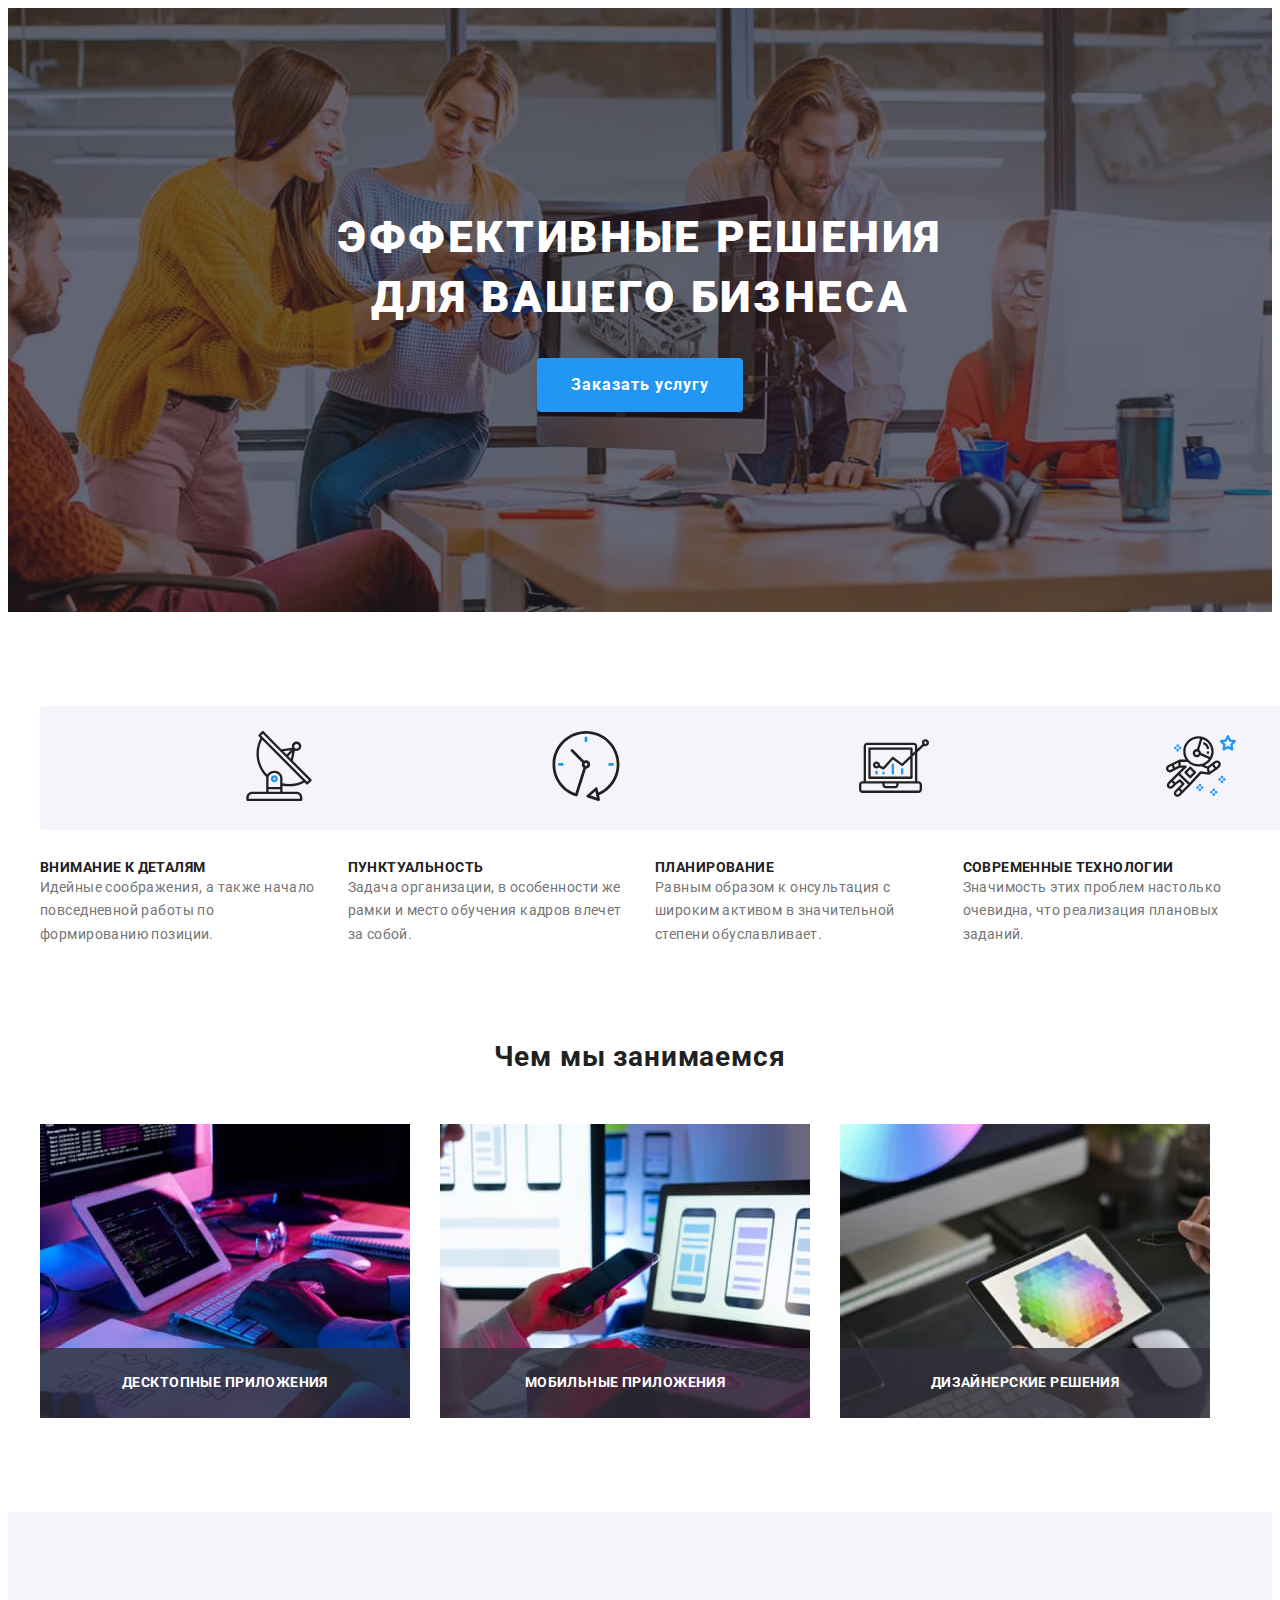
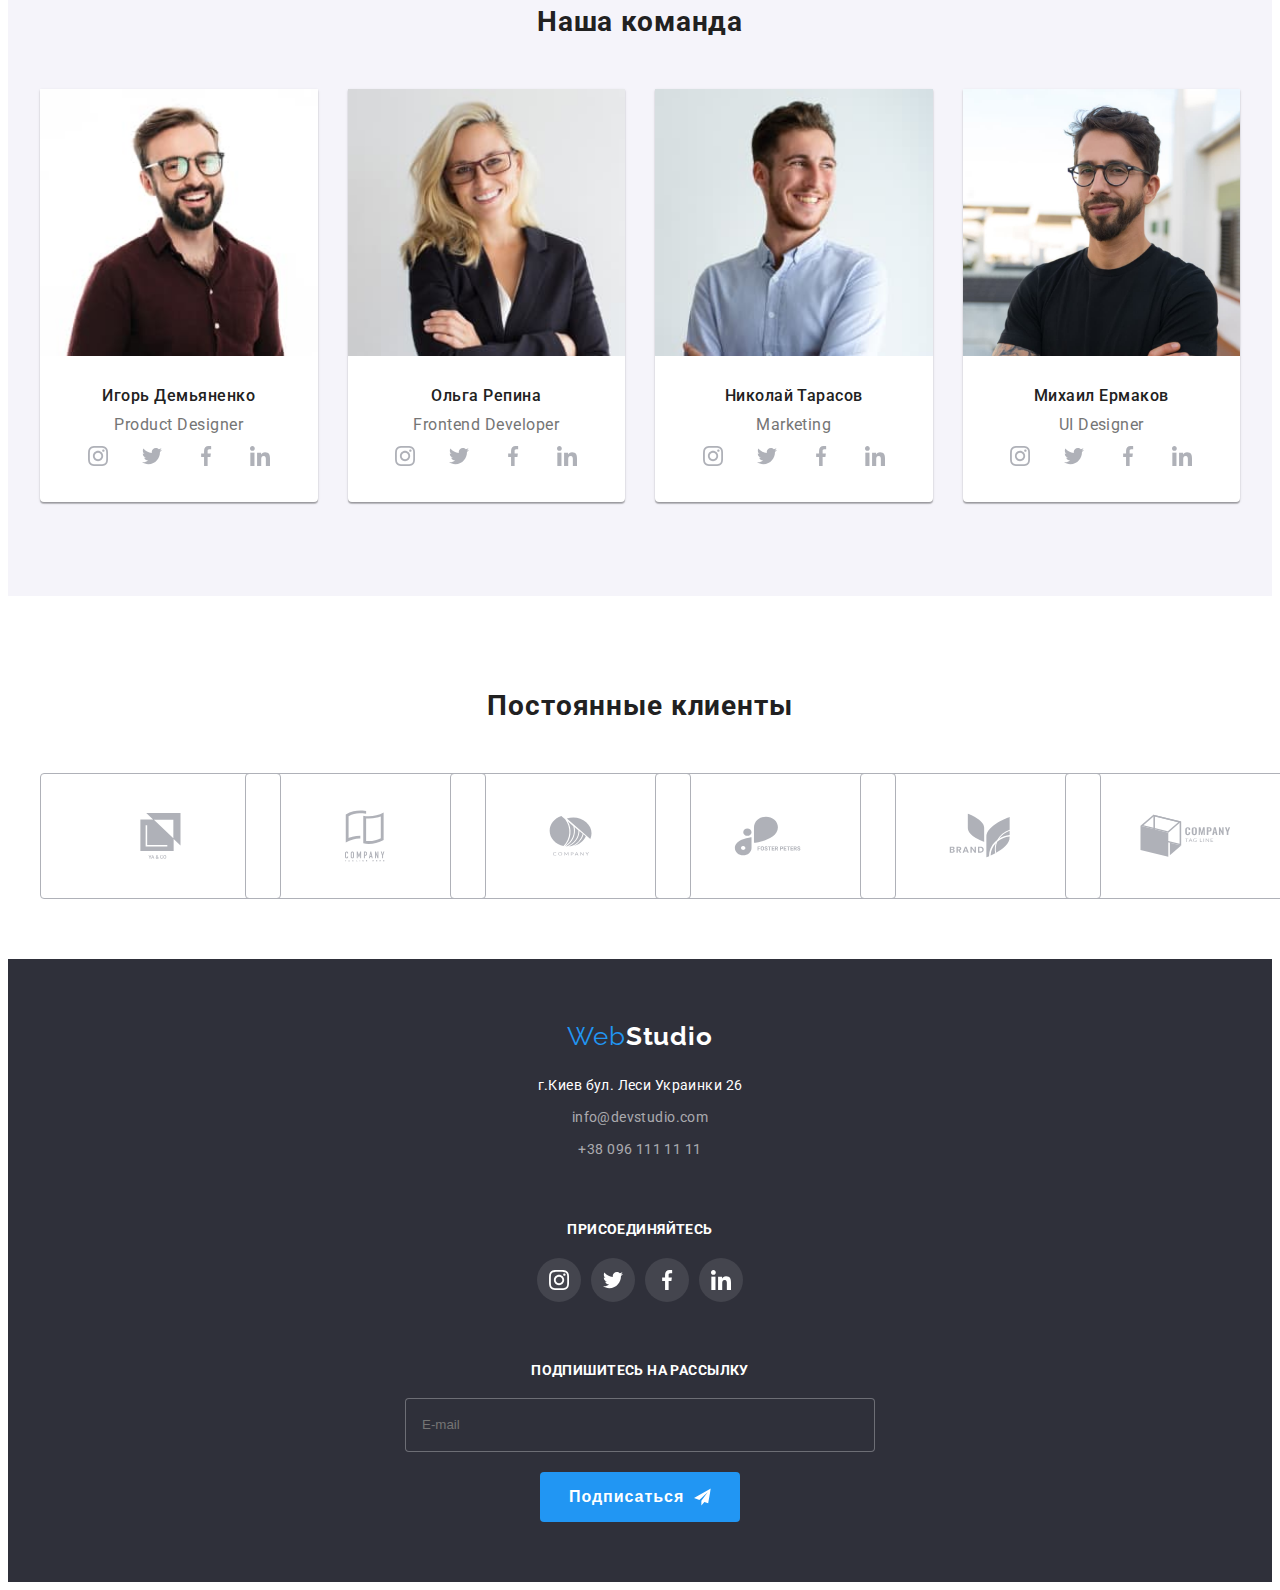
==== commit cd805004: "футер готов для 480" ====
--- a/index.html
+++ b/index.html
@@ -57,11 +57,11 @@
       </div>
     </header> -->
     <!-- hero -->
-    <!-- <main>
+    <main>
       <section class="hero">
         <h1 class="titel-hero">Эффективные решения<br />для вашего бизнеса</h1>
         <button type="button" class="modal-button" data-modal-open>Заказать услугу</button>
-      </section> -->
+      </section>
     <!-- advantages -->
     <section class="section-advantages">
       <div class="container">
@@ -419,7 +419,8 @@
           </ul>
         </div>
     <!-- Form subckribe -->
-    <form action="#" class="subscribe-form">
+    <div class="subscribe">
+    <form action="#" class="subscribe-form"></form>
           <p class="subscribe-titel">Подпишитесь на рассылку</p>
           <div class="sybscribe-box">
             <input type="email" class="subscribe-mail" name="subscribe-mail" placeholder="E-mail" />
@@ -431,6 +432,7 @@
             </button>
           </div>
         </form>
+        </div>
       </div>
     </footer>
     <!-- Modal form -->
--- a/css/main.min.css
+++ b/css/main.min.css
@@ -1,2 +1,2 @@
-:root{--main-font: 'Roboto', sans-serif;--secondary-font: 'Raleway';--accent-color: #2196f3;--background-color: #2f303a;--contact-head: #757575;--titel-hero-button: #ffffff;--bacground-button: #f5f4fa;--border-portfolio: #eeeeee;--fill: #afb1b8}.visually-hidden{position:absolute !important;clip:rect(1px 1px 1px 1px);clip:rect(1px, 1px, 1px, 1px);padding:0 !important;border:0 !important;height:1px !important;width:1px !important;overflow:hidden}h1,h2,h3,h4,h5,h6,p{margin-top:0;margin-bottom:0}ul,ol{margin-top:0;margin-bottom:0;padding-left:0}img{display:block}body{font-family:var(--main-font)}.list{list-style:none}.link{text-decoration:none}.container{width:100%;margin:0 auto;padding-left:15px;padding-right:15px}@media screen and (min-width: 480px){.container{max-width:480px}}@media screen and (min-width: 768px){.container{max-width:768px}}@media screen and (min-width: 1200px){.container{max-width:1200px}}.modal-button{border-radius:4px;font-family:inherit;font-weight:700;font-size:16px;line-height:1.87;display:flex;align-items:center;text-align:center;letter-spacing:0.06em;cursor:pointer;background:var(--accent-color);padding:10px 32px;margin-right:auto;margin-left:auto;box-shadow:0px 4px 4px rgba(0,0,0,0.15);border-radius:4px;border-color:transparent;color:var(--titel-hero-button)}.social-list-icon{width:20px;height:20px}.social-list-link{display:flex;justify-content:center;align-items:center;width:44px;height:44px;border-radius:50%;background-color:#ffffff;fill:var(--fill);transition-property:background-color, fill;transition-duration:250ms;transition-timing-function:cubic-bezier(0.4, 0, 0.2, 1);transition-delay:0ms}.social-list-link:hover,.social-list-link:focus{background-color:var(--accent-color);fill:#ffffff}.social-list{display:flex;justify-content:space-between;margin-top:16px;width:206px;margin:0 auto}.footer-social-list-item:not(:last-child){margin-right:10px}.footer-social-list{display:flex;justify-content:center;padding-bottom:60px}.footer-social-list-icon{width:20px;height:20px;fill:var(--titel-hero-button);transition-property:fill;transition-duration:250ms;transition-timing-function:cubic-bezier(0.4, 0, 0.2, 1);transition-delay:0ms}.footer-social-list-icon:hover{fill:white}.footer-social-list-link{display:flex;justify-content:center;align-items:center;width:44px;height:44px;border-radius:50%;background:rgba(255,255,255,0.1);transition-property:fill, background-color;transition-duration:250ms;transition-timing-function:cubic-bezier(0.4, 0, 0.2, 1);transition-delay:0ms}.footer-social-list-link:hover,.footer-social-list-link:focus{fill:white;background-color:var(--accent-color)}.footer-social-titel{text-align:center;text-transform:uppercase;font-weight:700;font-size:14px;line-height:1.14;letter-spacing:0.03em;color:var(--titel-hero-button);margin-bottom:20px}.backdrop{position:fixed;top:0;left:0;width:100%;height:100%;background-color:rgba(0,0,0,0.2);transition-property:opacity, visibility;transition-duration:250ms;transition-timing-function:cubic-bezier(0.4, 0, 0.2, 1);transition-delay:0ms}.is-hidden{opacity:0;visibility:hidden;pointer-events:none}.modal{width:528px;height:581px;background:#ffffff;box-shadow:0px 1px 3px rgba(0,0,0,0.12),0px 1px 1px rgba(0,0,0,0.14),0px 2px 1px rgba(0,0,0,0.2);border-radius:4px;position:absolute;top:50%;left:50%;transform:translate(-50%, -50%);padding:40px}.close{display:flex;align-items:center;justify-content:center;position:absolute;top:8px;right:8px;width:30px;height:30px;border-radius:50%;border:1px solid rgba(0,0,0,0.1);background-color:transparent;cursor:pointer;box-sizing:border-box;padding:0}.modal-form{display:flex;flex-direction:column}.modal-form-head{font-weight:bold;font-size:20px;line-height:1.15;text-align:center;letter-spacing:0.03em;color:#212121}.modal-form-input{width:100%;height:40px;border:1px solid rgba(33,33,33,0.2);box-sizing:border-box;border-radius:4px;padding-left:42px;transition-property:border-color;transition-duration:250ms;transition-timing-function:cubic-bezier(0.4, 0, 0.2, 1);transition-delay:0ms}.modal-form-input:hover,.modal-form-input:focus{border-color:var(--accent-color);outline:none}.modal-form-field{font-style:normal;font-weight:normal;font-size:12px;letter-spacing:0.01em;color:var(--contact-head);margin-bottom:10px}.modal-form-icon{top:50%;left:12px;transform:translateY(-50%);position:absolute;transition-property:fill;transition-duration:250ms;transition-timing-function:cubic-bezier(0.4, 0, 0.2, 1);transition-delay:0ms}.modal-form-input:hover+.modal-form-icon,.modal-form-input:focus+.modal-form-icon{fill:var(--accent-color)}.input-wrapper{position:relative;display:block;margin-top:4px}.modal-form-message{width:100%;height:120px;padding:12px 16px;margin-top:4px;resize:none;transition-property:border-color;transition-duration:250ms;transition-timing-function:cubic-bezier(0.4, 0, 0.2, 1);transition-delay:0ms}.modal-form-message:focus{outline:none;border-color:var(--accent-color)}.modal-form-message::placeholder{font-style:normal;font-weight:normal;font-size:12px;line-height:1.16;letter-spacing:0.01em;color:rgba(117,117,117,0.5)}.modal-form-checkbox-label{display:flex;align-items:center;font-weight:normal;font-size:14px;line-height:1.71;letter-spacing:0.03em;color:#757575;margin-bottom:30px}.modal-form-checkbox-label::before{content:'';display:block;width:16px;height:15px;border-radius:4;border:1px solid #000000;box-shadow:0px 4px 4px rgba(0,0,0,0.25);cursor:pointer;margin-right:9px}.modal-form-checkbox:checked+.modal-form-checkbox-label::before{background-image:url("../imeges/bg/icon.jpg");border:1px transparent;box-shadow:none}.modal-form-checkbox:focus+.modal-form-checkbox-label::before{outline:1px solid var(--accent-color);border:none}.modal-form-label-link{font-weight:normal;font-size:14px;line-height:1.71;letter-spacing:0.03em;text-decoration-line:underline;color:var(--accent-color)}.modal-form-btn{width:200px;height:50px;margin:0 auto;cursor:pointer;background-color:var(--accent-color);font-weight:bold;font-size:16px;line-height:1.87;letter-spacing:0.06em;color:var(--titel-hero-button);border:none}.header{padding-top:24px;padding-bottom:24px;border-bottom:1px solid #ececec}.header-container{display:flex}.nav{display:flex;align-items:center}.menu{display:flex}.header__contacts{display:flex;align-items:center;margin-left:auto}.header__icon-mail{width:16px;height:12px;margin-right:10px}.header__icon-tel{width:10px;height:16px;margin-right:10px}.logo{font-family:'Raleway', sans-serif;font-weight:400;font-size:26px;line-height:1.2;letter-spacing:0.03em;color:var(--accent-color)}.menu__list:not(:last-child){margin-right:50px}.logo_black{font-family:'Raleway', sans-serif;font-weight:400;font-size:26px;line-height:1.2;letter-spacing:0.03em;color:#000}.menu__link{font-weight:500;font-size:14px;line-height:1.14;letter-spacing:0.02em;color:#212121;transition-property:color;transition-duration:250ms;transition-timing-function:cubic-bezier(0.4, 0, 0.2, 1);transition-delay:0ms}.menu__link:hover,.menu__link:focus{color:var(--accent-color)}.current{color:var(--accent-color)}.current::after{display:block;content:'';width:100%;height:4px;background-color:var(--accent-color);border-radius:2px;position:relative;top:28px}.header__contacts-mail-link{font-weight:500;font-size:14px;line-height:1.14;letter-spacing:0.02em;color:var(--contact-head);margin-left:auto;display:flex;align-items:center;transition-property:color, fill;transition-duration:250ms;transition-timing-function:cubic-bezier(0.4, 0, 0.2, 1);transition-delay:0ms;fill:#757575}.header__contacts-mail-link:hover,.header__contacts-mail-link:focus{color:var(--accent-color);fill:var(--accent-color)}.header__contacts-phone-link{font-weight:500;font-size:14px;line-height:1.14;letter-spacing:0.02em;color:var(--contact-head);margin-left:50px;display:flex;align-items:center;transition-property:color, fill;transition-duration:250ms;transition-timing-function:cubic-bezier(0.4, 0, 0.2, 1);transition-delay:0ms;fill:#757575}.header__contacts-phone-link:hover,.header__contacts-phone-link:focus{color:var(--accent-color);fill:var(--accent-color)}.titel-hero{font-weight:900;font-size:44px;line-height:1.36;text-align:center;letter-spacing:0.06em;text-transform:uppercase;color:var(--titel-hero-button);margin-right:0 auto;margin-bottom:30px}.hero{background-image:linear-gradient(rgba(47,48,58,0.4), rgba(47,48,58,0.4)),url("../imeges/bg/bg.jpg");background-repeat:no-repeat;background-position:50% 50%;background-size:cover;padding-top:200px;padding-bottom:200px}@media screen and (min-width: 768px){.advantages{display:flex;flex-wrap:wrap;margin-left:-30px}}.section-advantages{padding-top:60px;padding-bottom:60px}@media screen and (min-width: 1200px){.section-advantages{padding-top:94px;padding-bottom:94px}}.advantages-list{width:100%;margin-bottom:30px}@media screen and (min-width: 768px){.advantages-list{flex-basis:calc((100% - 60px) / 2);margin-left:30px}}@media screen and (min-width: 1200px){.advantages-list{flex-basis:calc((100% - 120px) / 4);margin-bottom:0px}}.advantages-titel{text-align:center;font-weight:700;font-size:14px;line-height:1.14;letter-spacing:0.03em;text-transform:uppercase;color:#212121}@media screen and (min-width: 768px){.advantages-titel{text-align:left}}.advantages-text{font-weight:400;font-size:14px;line-height:1.71;letter-spacing:0.03em;color:#757575}.position{font-weight:400;font-size:16px;line-height:1.19;text-align:center;letter-spacing:0.03em;color:#757575}.advantages-icon{width:70px;height:70px}.advantages-icon-container{text-align:center;width:100%;background:#f5f4fa;padding:25px 100px;margin-bottom:30px;border-radius:4px}.section-job{padding-bottom:94px;display:none}@media screen and (min-width: 1200px){.section-job{display:block}}.job-list-item:not(:last-child){margin-right:30px}.job-list{display:flex}.job,.team-titel,.partners{font-weight:700;font-size:28px;line-height:1.17;text-align:center;letter-spacing:0.03em;color:#212121;margin-bottom:30px}@media screen and (min-width: 1200px){.job,.team-titel,.partners{margin-bottom:50px}}.job-list-img-container{width:370px;height:70px;background:rgba(47,48,58,0.8);display:flex;align-items:center;justify-content:center;position:absolute;margin-top:-70px}.job-list-img-text{font-weight:700;font-size:14px;line-height:1.14;letter-spacing:0.03em;text-transform:uppercase;color:var(--titel-hero-button)}.section-team{padding-top:60px;padding-bottom:60px;background:var(--bacground-button)}@media screen and (min-width: 1200px){.section-team{padding-top:94px;padding-bottom:94px}}@media screen and (min-width: 768px){.team-list{display:flex;flex-wrap:wrap;margin-left:-30px}}.team-list-item{width:100%;background:#ffffff;box-shadow:0px 1px 3px rgba(0,0,0,0.12),0px 1px 1px rgba(0,0,0,0.14),0px 2px 1px rgba(0,0,0,0.2);border-radius:0px 0px 4px 4px}@media screen and (min-width: 768px){.team-list-item{flex-basis:calc((100% - 60px) / 2);margin-left:30px;margin-bottom:30px}}@media screen and (min-width: 1200px){.team-list-item{flex-basis:calc((100% - 120px) / 4);margin-bottom:0px}}.team-box{padding-top:30px;padding-left:32px;padding-right:32px;padding-bottom:24px;margin-bottom:30px}@media screen and (min-width: 768px){.team-box{margin-bottom:0px}}.team-name{font-weight:500;font-size:16px;line-height:1.19;text-align:center;letter-spacing:0.03em;color:#212121;margin-bottom:10px}.position{font-weight:400;font-size:16px;line-height:1.19;text-align:center;letter-spacing:0.03em;color:#757575}.partners-sections{padding-top:60px;padding-bottom:60px}@media screen and (min-width: 1200px){.partners-sections{padding-top:94px;padding-bottom:94px}}.partners-list{display:flex;flex-wrap:wrap;margin-right:-30px;margin-bottom:-30px}.partners-list-icon{fill:var(--fill);transition-property:fill;transition-duration:250ms;transition-timing-function:cubic-bezier(0.4, 0, 0.2, 1);transition-delay:0ms}.partners-list-item{display:block;width:170px;height:92px;box-sizing:border-box;transition-property:border, box-sizing, border-radius;transition-duration:250ms;transition-timing-function:cubic-bezier(0.4, 0, 0.2, 1);transition-delay:0ms;flex-basis:calc((100% - 60px) / 2);margin-right:30px;margin-bottom:30px}@media screen and (min-width: 768px){.partners-list-item{flex-basis:calc((100% - 90px) / 3)}}@media screen and (min-width: 1200px){.partners-list-item{flex-basis:calc((100% - 180px) / 6)}}.partners-list-link{display:flex;width:100%;height:100%;justify-content:center;align-items:center;border:1px solid #afb1b8;border-radius:4px;padding:16px 32px;transition-property:fill, border-color;transition-duration:250ms;transition-timing-function:cubic-bezier(0.4, 0, 0.2, 1);transition-delay:0ms}.partners-list-link:hover,.partners-list-link:focus{border-color:var(--accent-color);outline:none}.partners-list-link:hover .partners-list-icon,.partners-list-link:focus .partners-list-icon{fill:var(--accent-color)}.footer-container{align-items:baseline}.footer{background:var(--background-color);padding:60px 0px}.subscribe-form{margin-left:89px}.subscribe-titel{font-weight:bold;font-size:14px;line-height:1.16;letter-spacing:0.03em;text-transform:uppercase;color:var(--titel-hero-button);padding-bottom:20px}.subscribe-mail{width:358px;height:50px;padding-left:16px;background-color:var(--background-color);color:rgba(255,255,255,0.6);border:1px solid rgba(255,255,255,0.3);border-radius:4px;margin-right:12px}.subscribe-btn{display:flex;align-items:center;padding:10px 29px;width:200px;height:50px;font-weight:bold;font-size:16px;line-height:1.87;letter-spacing:0.06em;color:var(--titel-hero-button);background-color:var(--accent-color);border-radius:4px;border:none;cursor:pointer}.subscribe-btn-titel{margin-right:24px}.subscribe-icon{margin-left:10px}.sybscribe-box{position:relative;display:flex;flex-direction:column;align-items:center}.portfolio-btn{display:flex;justify-content:center;margin-bottom:50px}.portfolio-section-btn{padding-top:94px;padding-bottom:94px}.wrap{margin-top:34px;margin-bottom:89px}.portfolio-list{display:flex;flex-wrap:wrap;margin-top:-30px;margin-left:-30px}.portfolio-btn-item{border-radius:4px}.portfolio-btn-item:not(:last-child){margin-right:10px}.portfolio-list-item{margin-top:30px;margin-left:30px}.portfolio-list-item-link{display:block;transition-property:box-shadow;transition-duration:250ms;transition-timing-function:cubic-bezier(0.4, 0, 0.2, 1);transition-delay:0ms}.portfolio-list-item-link:hover .overlay,.portfolio-list-item-link:focus .overlay{transform:translateY(0%);box-shadow:0px 1px 1px rgba(0,0,0,0.12),0px 4px 4px rgba(0,0,0,0.06),1px 4px 6px rgba(0,0,0,0.16)}.portfolio-box{padding-top:20px;padding-bottom:20px;padding-left:24px;padding-right:24px;border-bottom:1px solid var(--border-portfolio);border-left:1px solid var(--border-portfolio);border-right:1px solid var(--border-portfolio);box-sizing:border-box}.overlay{position:absolute;background-color:rgba(33,150,243,0.9);font-weight:400;font-size:18px;line-height:1.56;letter-spacing:0.03em;color:var(--titel-hero-button);padding:63px 24px;top:0;left:0;height:100%;width:100%;overflow:auto;transform:translateY(100%);transition:transform 500ms linear}.portfolio-list-item-overlay{position:relative;overflow:hidden}.modal-button-portfolio{font-weight:500;font-size:16px;line-height:1.62;text-align:center;letter-spacing:0.03em;color:#212121;cursor:pointer;font-family:inherit;border:none;border-radius:4px;padding:6px 24px;transition-property:box-shadow, color, background;transition-duration:250ms;transition-timing-function:cubic-bezier(0.4, 0, 0.2, 1);transition-delay:0ms}.modal-button-portfolio:hover,.modal-button-portfolio:focus{box-shadow:0px 1px 1px rgba(0,0,0,0.12),0px 4px 4px rgba(0,0,0,0.06),1px 4px 6px rgba(0,0,0,0.16);color:var(--titel-hero-button);background:var(--accent-color)}.list-portfolio{font-weight:700;font-size:18px;line-height:2;letter-spacing:0.06em;color:#212121}.list-portfolio-category{font-weight:400;font-size:16px;line-height:1.87;letter-spacing:0.03em;color:#757575;margin-top:4px}.address{font-style:normal}.address-box{width:100%;text-align:center;padding-bottom:60px}.footer-list-item:not(:last-child){margin-bottom:8px}.footer-list-address{font-weight:400;font-size:14px;line-height:1.71;letter-spacing:0.03em;color:#ffffff}.footer .logo{margin-bottom:20px;display:block}.logo-white{font-weight:700;font-size:26px;line-height:1.35;letter-spacing:0.03em;color:#ffffff}.footer-link-mail{font-weight:400;font-size:14px;line-height:1.71;letter-spacing:0.03em;color:#ffffff99}.footer-link-tel{font-weight:400;font-size:14px;line-height:1.71;letter-spacing:0.03em;color:#ffffff99}
+:root{--main-font: 'Roboto', sans-serif;--secondary-font: 'Raleway';--accent-color: #2196f3;--background-color: #2f303a;--contact-head: #757575;--titel-hero-button: #ffffff;--bacground-button: #f5f4fa;--border-portfolio: #eeeeee;--fill: #afb1b8}.visually-hidden{position:absolute !important;clip:rect(1px 1px 1px 1px);clip:rect(1px, 1px, 1px, 1px);padding:0 !important;border:0 !important;height:1px !important;width:1px !important;overflow:hidden}h1,h2,h3,h4,h5,h6,p{margin-top:0;margin-bottom:0}ul,ol{margin-top:0;margin-bottom:0;padding-left:0}img{display:block}body{font-family:var(--main-font)}.list{list-style:none}.link{text-decoration:none}.container{width:100%;margin:0 auto;padding-left:15px;padding-right:15px}@media screen and (min-width: 480px){.container{max-width:480px}}@media screen and (min-width: 768px){.container{max-width:768px}}@media screen and (min-width: 1200px){.container{max-width:1200px}}.modal-button{border-radius:4px;font-family:inherit;font-weight:700;font-size:16px;line-height:1.87;display:flex;align-items:center;text-align:center;letter-spacing:0.06em;cursor:pointer;background:var(--accent-color);padding:10px 32px;margin-right:auto;margin-left:auto;box-shadow:0px 4px 4px rgba(0,0,0,0.15);border-radius:4px;border-color:transparent;color:var(--titel-hero-button)}.social-list-icon{width:20px;height:20px}.social-list-link{display:flex;justify-content:center;align-items:center;width:44px;height:44px;border-radius:50%;background-color:#ffffff;fill:var(--fill);transition-property:background-color, fill;transition-duration:250ms;transition-timing-function:cubic-bezier(0.4, 0, 0.2, 1);transition-delay:0ms}.social-list-link:hover,.social-list-link:focus{background-color:var(--accent-color);fill:#ffffff}.social-list{display:flex;justify-content:space-between;margin-top:16px;width:206px;margin:0 auto}.footer-social-list-item:not(:last-child){margin-right:10px}.footer-social-list{display:flex;justify-content:center;padding-bottom:60px}.footer-social-list-icon{width:20px;height:20px;fill:var(--titel-hero-button);transition-property:fill;transition-duration:250ms;transition-timing-function:cubic-bezier(0.4, 0, 0.2, 1);transition-delay:0ms}.footer-social-list-icon:hover{fill:white}.footer-social-list-link{display:flex;justify-content:center;align-items:center;width:44px;height:44px;border-radius:50%;background:rgba(255,255,255,0.1);transition-property:fill, background-color;transition-duration:250ms;transition-timing-function:cubic-bezier(0.4, 0, 0.2, 1);transition-delay:0ms}.footer-social-list-link:hover,.footer-social-list-link:focus{fill:white;background-color:var(--accent-color)}.footer-social-titel{text-align:center;text-transform:uppercase;font-weight:700;font-size:14px;line-height:1.14;letter-spacing:0.03em;color:var(--titel-hero-button);margin-bottom:20px}.backdrop{position:fixed;top:0;left:0;width:100%;height:100%;background-color:rgba(0,0,0,0.2);transition-property:opacity, visibility;transition-duration:250ms;transition-timing-function:cubic-bezier(0.4, 0, 0.2, 1);transition-delay:0ms}.is-hidden{opacity:0;visibility:hidden;pointer-events:none}.modal{width:528px;height:581px;background:#ffffff;box-shadow:0px 1px 3px rgba(0,0,0,0.12),0px 1px 1px rgba(0,0,0,0.14),0px 2px 1px rgba(0,0,0,0.2);border-radius:4px;position:absolute;top:50%;left:50%;transform:translate(-50%, -50%);padding:40px}.close{display:flex;align-items:center;justify-content:center;position:absolute;top:8px;right:8px;width:30px;height:30px;border-radius:50%;border:1px solid rgba(0,0,0,0.1);background-color:transparent;cursor:pointer;box-sizing:border-box;padding:0}.modal-form{display:flex;flex-direction:column}.modal-form-head{font-weight:bold;font-size:20px;line-height:1.15;text-align:center;letter-spacing:0.03em;color:#212121}.modal-form-input{width:100%;height:40px;border:1px solid rgba(33,33,33,0.2);box-sizing:border-box;border-radius:4px;padding-left:42px;transition-property:border-color;transition-duration:250ms;transition-timing-function:cubic-bezier(0.4, 0, 0.2, 1);transition-delay:0ms}.modal-form-input:hover,.modal-form-input:focus{border-color:var(--accent-color);outline:none}.modal-form-field{font-style:normal;font-weight:normal;font-size:12px;letter-spacing:0.01em;color:var(--contact-head);margin-bottom:10px}.modal-form-icon{top:50%;left:12px;transform:translateY(-50%);position:absolute;transition-property:fill;transition-duration:250ms;transition-timing-function:cubic-bezier(0.4, 0, 0.2, 1);transition-delay:0ms}.modal-form-input:hover+.modal-form-icon,.modal-form-input:focus+.modal-form-icon{fill:var(--accent-color)}.input-wrapper{position:relative;display:block;margin-top:4px}.modal-form-message{width:100%;height:120px;padding:12px 16px;margin-top:4px;resize:none;transition-property:border-color;transition-duration:250ms;transition-timing-function:cubic-bezier(0.4, 0, 0.2, 1);transition-delay:0ms}.modal-form-message:focus{outline:none;border-color:var(--accent-color)}.modal-form-message::placeholder{font-style:normal;font-weight:normal;font-size:12px;line-height:1.16;letter-spacing:0.01em;color:rgba(117,117,117,0.5)}.modal-form-checkbox-label{display:flex;align-items:center;font-weight:normal;font-size:14px;line-height:1.71;letter-spacing:0.03em;color:#757575;margin-bottom:30px}.modal-form-checkbox-label::before{content:'';display:block;width:16px;height:15px;border-radius:4;border:1px solid #000000;box-shadow:0px 4px 4px rgba(0,0,0,0.25);cursor:pointer;margin-right:9px}.modal-form-checkbox:checked+.modal-form-checkbox-label::before{background-image:url("../imeges/bg/icon.jpg");border:1px transparent;box-shadow:none}.modal-form-checkbox:focus+.modal-form-checkbox-label::before{outline:1px solid var(--accent-color);border:none}.modal-form-label-link{font-weight:normal;font-size:14px;line-height:1.71;letter-spacing:0.03em;text-decoration-line:underline;color:var(--accent-color)}.modal-form-btn{width:200px;height:50px;margin:0 auto;cursor:pointer;background-color:var(--accent-color);font-weight:bold;font-size:16px;line-height:1.87;letter-spacing:0.06em;color:var(--titel-hero-button);border:none}.header{padding-top:24px;padding-bottom:24px;border-bottom:1px solid #ececec}.header-container{display:flex}.nav{display:flex;align-items:center}.menu{display:flex}.header__contacts{display:flex;align-items:center;margin-left:auto}.header__icon-mail{width:16px;height:12px;margin-right:10px}.header__icon-tel{width:10px;height:16px;margin-right:10px}.logo{font-family:'Raleway', sans-serif;font-weight:400;font-size:26px;line-height:1.2;letter-spacing:0.03em;color:var(--accent-color)}.menu__list:not(:last-child){margin-right:50px}.logo_black{font-family:'Raleway', sans-serif;font-weight:400;font-size:26px;line-height:1.2;letter-spacing:0.03em;color:#000}.menu__link{font-weight:500;font-size:14px;line-height:1.14;letter-spacing:0.02em;color:#212121;transition-property:color;transition-duration:250ms;transition-timing-function:cubic-bezier(0.4, 0, 0.2, 1);transition-delay:0ms}.menu__link:hover,.menu__link:focus{color:var(--accent-color)}.current{color:var(--accent-color)}.current::after{display:block;content:'';width:100%;height:4px;background-color:var(--accent-color);border-radius:2px;position:relative;top:28px}.header__contacts-mail-link{font-weight:500;font-size:14px;line-height:1.14;letter-spacing:0.02em;color:var(--contact-head);margin-left:auto;display:flex;align-items:center;transition-property:color, fill;transition-duration:250ms;transition-timing-function:cubic-bezier(0.4, 0, 0.2, 1);transition-delay:0ms;fill:#757575}.header__contacts-mail-link:hover,.header__contacts-mail-link:focus{color:var(--accent-color);fill:var(--accent-color)}.header__contacts-phone-link{font-weight:500;font-size:14px;line-height:1.14;letter-spacing:0.02em;color:var(--contact-head);margin-left:50px;display:flex;align-items:center;transition-property:color, fill;transition-duration:250ms;transition-timing-function:cubic-bezier(0.4, 0, 0.2, 1);transition-delay:0ms;fill:#757575}.header__contacts-phone-link:hover,.header__contacts-phone-link:focus{color:var(--accent-color);fill:var(--accent-color)}.titel-hero{margin-bottom:40px;font-weight:900;font-size:26px;line-height:1.62;text-align:center;letter-spacing:0.06em;text-transform:uppercase;color:var(--titel-hero-button)}@media screen and (min-width: 1200px){.titel-hero{font-size:44px;line-height:1.36;margin-bottom:30px}}.hero{background-image:linear-gradient(rgba(47,48,58,0.4), rgba(47,48,58,0.4)),url("../imeges/bg/bg.jpg");background-repeat:no-repeat;background-position:50% 50%;background-size:cover;padding-top:200px;padding-bottom:200px}@media screen and (min-width: 768px){.advantages{display:flex;flex-wrap:wrap;margin-left:-30px}}.section-advantages{padding-top:60px;padding-bottom:60px}@media screen and (min-width: 1200px){.section-advantages{padding-top:94px;padding-bottom:94px}}.advantages-list{width:100%;margin-bottom:30px}@media screen and (min-width: 768px){.advantages-list{flex-basis:calc((100% - 60px) / 2);margin-left:30px}}@media screen and (min-width: 1200px){.advantages-list{flex-basis:calc((100% - 120px) / 4);margin-bottom:0px}}.advantages-titel{text-align:center;font-weight:700;font-size:14px;line-height:1.14;letter-spacing:0.03em;text-transform:uppercase;color:#212121}@media screen and (min-width: 768px){.advantages-titel{text-align:left}}.advantages-text{font-weight:400;font-size:14px;line-height:1.71;letter-spacing:0.03em;color:#757575}.position{font-weight:400;font-size:16px;line-height:1.19;text-align:center;letter-spacing:0.03em;color:#757575}.advantages-icon{width:70px;height:70px}.advantages-icon-container{text-align:center;width:100%;background:#f5f4fa;padding:25px 100px;margin-bottom:30px;border-radius:4px}.section-job{padding-bottom:94px;display:none}@media screen and (min-width: 1200px){.section-job{display:block}}.job-list-item:not(:last-child){margin-right:30px}.job-list{display:flex}.job,.team-titel,.partners{font-weight:700;font-size:28px;line-height:1.17;text-align:center;letter-spacing:0.03em;color:#212121;margin-bottom:30px}@media screen and (min-width: 1200px){.job,.team-titel,.partners{margin-bottom:50px}}.job-list-img-container{width:370px;height:70px;background:rgba(47,48,58,0.8);display:flex;align-items:center;justify-content:center;position:absolute;margin-top:-70px}.job-list-img-text{font-weight:700;font-size:14px;line-height:1.14;letter-spacing:0.03em;text-transform:uppercase;color:var(--titel-hero-button)}.section-team{padding-top:60px;padding-bottom:60px;background:var(--bacground-button)}@media screen and (min-width: 1200px){.section-team{padding-top:94px;padding-bottom:94px}}@media screen and (min-width: 768px){.team-list{display:flex;flex-wrap:wrap;margin-left:-30px}}.team-list-item{width:100%;background:#ffffff;box-shadow:0px 1px 3px rgba(0,0,0,0.12),0px 1px 1px rgba(0,0,0,0.14),0px 2px 1px rgba(0,0,0,0.2);border-radius:0px 0px 4px 4px}@media screen and (min-width: 768px){.team-list-item{flex-basis:calc((100% - 60px) / 2);margin-left:30px;margin-bottom:30px}}@media screen and (min-width: 1200px){.team-list-item{flex-basis:calc((100% - 120px) / 4);margin-bottom:0px}}.team-box{padding-top:30px;padding-left:32px;padding-right:32px;padding-bottom:24px;margin-bottom:30px}@media screen and (min-width: 768px){.team-box{margin-bottom:0px}}.team-name{font-weight:500;font-size:16px;line-height:1.19;text-align:center;letter-spacing:0.03em;color:#212121;margin-bottom:10px}.position{font-weight:400;font-size:16px;line-height:1.19;text-align:center;letter-spacing:0.03em;color:#757575}.partners-sections{padding-top:60px;padding-bottom:60px}@media screen and (min-width: 1200px){.partners-sections{padding-top:94px;padding-bottom:94px}}.partners-list{display:flex;flex-wrap:wrap;margin-right:-30px;margin-bottom:-30px}.partners-list-icon{fill:var(--fill);transition-property:fill;transition-duration:250ms;transition-timing-function:cubic-bezier(0.4, 0, 0.2, 1);transition-delay:0ms}.partners-list-item{display:block;width:170px;height:92px;box-sizing:border-box;transition-property:border, box-sizing, border-radius;transition-duration:250ms;transition-timing-function:cubic-bezier(0.4, 0, 0.2, 1);transition-delay:0ms;flex-basis:calc((100% - 60px) / 2);margin-right:30px;margin-bottom:30px}@media screen and (min-width: 768px){.partners-list-item{flex-basis:calc((100% - 90px) / 3)}}@media screen and (min-width: 1200px){.partners-list-item{flex-basis:calc((100% - 180px) / 6)}}.partners-list-link{display:flex;width:100%;height:100%;justify-content:center;align-items:center;border:1px solid #afb1b8;border-radius:4px;padding:16px 32px;transition-property:fill, border-color;transition-duration:250ms;transition-timing-function:cubic-bezier(0.4, 0, 0.2, 1);transition-delay:0ms}.partners-list-link:hover,.partners-list-link:focus{border-color:var(--accent-color);outline:none}.partners-list-link:hover .partners-list-icon,.partners-list-link:focus .partners-list-icon{fill:var(--accent-color)}.footer-container{align-items:baseline;text-align:center}.footer{background:var(--background-color);padding:60px 0px}.subscribe{width:100%}.subscribe-form{width:100%}.subscribe-titel{font-weight:bold;font-size:14px;line-height:1.16;letter-spacing:0.03em;text-transform:uppercase;color:var(--titel-hero-button);padding-bottom:20px;text-align:center}.subscribe-mail{display:block;width:100%;height:50px;padding-left:16px;background-color:var(--background-color);color:rgba(255,255,255,0.6);border:1px solid rgba(255,255,255,0.3);border-radius:4px;margin-bottom:20px}@media screen and (min-width: 768px){.subscribe-mail{width:450px}}.subscribe-btn{display:flex;align-items:center;padding:10px 29px;width:200px;height:50px;font-weight:bold;font-size:16px;line-height:1.87;letter-spacing:0.06em;color:var(--titel-hero-button);background-color:var(--accent-color);border-radius:4px;border:none;cursor:pointer}.subscribe-btn-titel{margin-right:24px}.subscribe-icon{margin-left:10px}.sybscribe-box{width:100%;display:flex;flex-direction:column;align-items:center}.portfolio-btn{display:flex;justify-content:center;margin-bottom:50px}.portfolio-section-btn{padding-top:94px;padding-bottom:94px}.wrap{margin-top:34px;margin-bottom:89px}.portfolio-list{display:flex;flex-wrap:wrap;margin-top:-30px;margin-left:-30px}.portfolio-btn-item{border-radius:4px}.portfolio-btn-item:not(:last-child){margin-right:10px}.portfolio-list-item{margin-top:30px;margin-left:30px}.portfolio-list-item-link{display:block;transition-property:box-shadow;transition-duration:250ms;transition-timing-function:cubic-bezier(0.4, 0, 0.2, 1);transition-delay:0ms}.portfolio-list-item-link:hover .overlay,.portfolio-list-item-link:focus .overlay{transform:translateY(0%);box-shadow:0px 1px 1px rgba(0,0,0,0.12),0px 4px 4px rgba(0,0,0,0.06),1px 4px 6px rgba(0,0,0,0.16)}.portfolio-box{padding-top:20px;padding-bottom:20px;padding-left:24px;padding-right:24px;border-bottom:1px solid var(--border-portfolio);border-left:1px solid var(--border-portfolio);border-right:1px solid var(--border-portfolio);box-sizing:border-box}.overlay{position:absolute;background-color:rgba(33,150,243,0.9);font-weight:400;font-size:18px;line-height:1.56;letter-spacing:0.03em;color:var(--titel-hero-button);padding:63px 24px;top:0;left:0;height:100%;width:100%;overflow:auto;transform:translateY(100%);transition:transform 500ms linear}.portfolio-list-item-overlay{position:relative;overflow:hidden}.modal-button-portfolio{font-weight:500;font-size:16px;line-height:1.62;text-align:center;letter-spacing:0.03em;color:#212121;cursor:pointer;font-family:inherit;border:none;border-radius:4px;padding:6px 24px;transition-property:box-shadow, color, background;transition-duration:250ms;transition-timing-function:cubic-bezier(0.4, 0, 0.2, 1);transition-delay:0ms}.modal-button-portfolio:hover,.modal-button-portfolio:focus{box-shadow:0px 1px 1px rgba(0,0,0,0.12),0px 4px 4px rgba(0,0,0,0.06),1px 4px 6px rgba(0,0,0,0.16);color:var(--titel-hero-button);background:var(--accent-color)}.list-portfolio{font-weight:700;font-size:18px;line-height:2;letter-spacing:0.06em;color:#212121}.list-portfolio-category{font-weight:400;font-size:16px;line-height:1.87;letter-spacing:0.03em;color:#757575;margin-top:4px}.address{width:100%;font-style:normal}.address-box{display:block;text-align:center;padding-bottom:60px}.footer-list{margin-bottom:60px}.footer-list-item:not(:last-child){margin-bottom:8px}.footer-list-address{font-weight:400;font-size:14px;line-height:1.71;letter-spacing:0.03em;color:#ffffff}.footer .logo{margin-bottom:20px;display:block}.logo-white{font-weight:700;font-size:26px;line-height:1.35;letter-spacing:0.03em;color:#ffffff}.footer-link-mail{font-weight:400;font-size:14px;line-height:1.71;letter-spacing:0.03em;color:#ffffff99}.footer-link-tel{font-weight:400;font-size:14px;line-height:1.71;letter-spacing:0.03em;color:#ffffff99}
 /*# sourceMappingURL=main.min.css.map */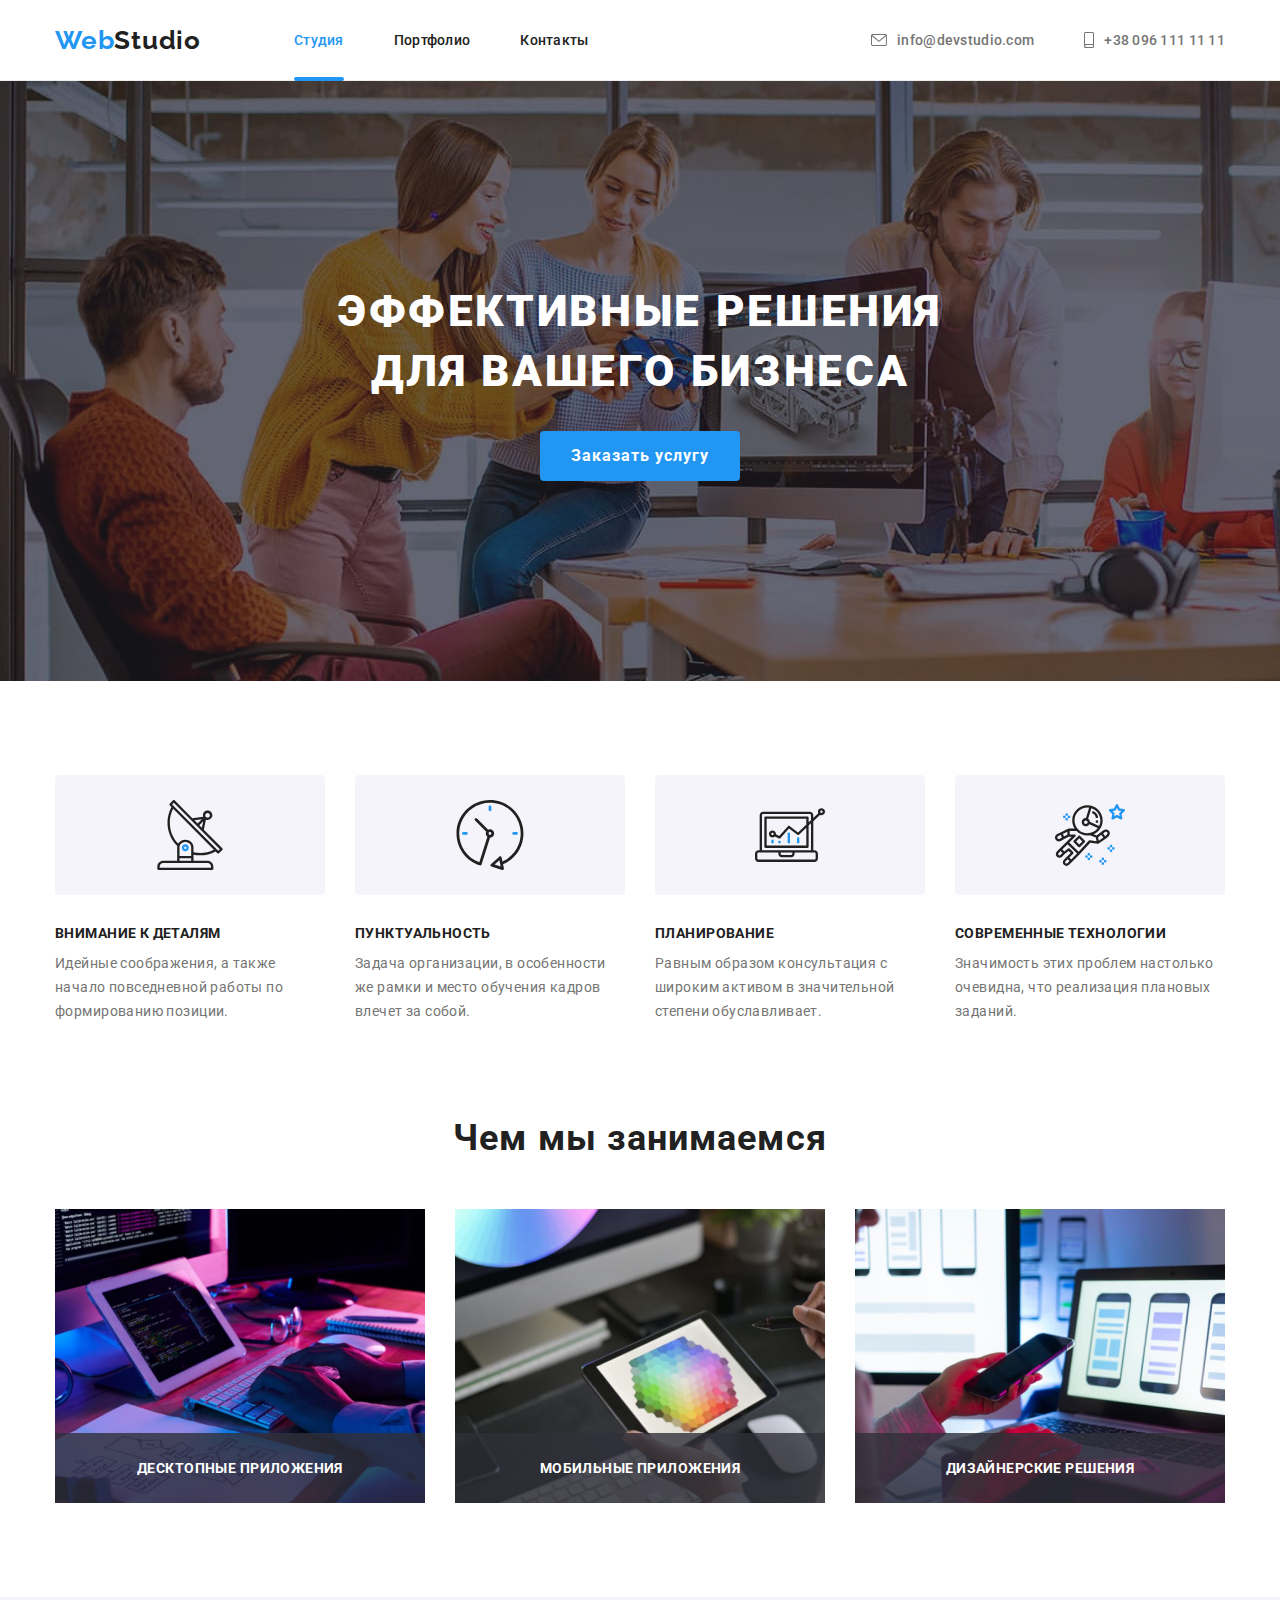
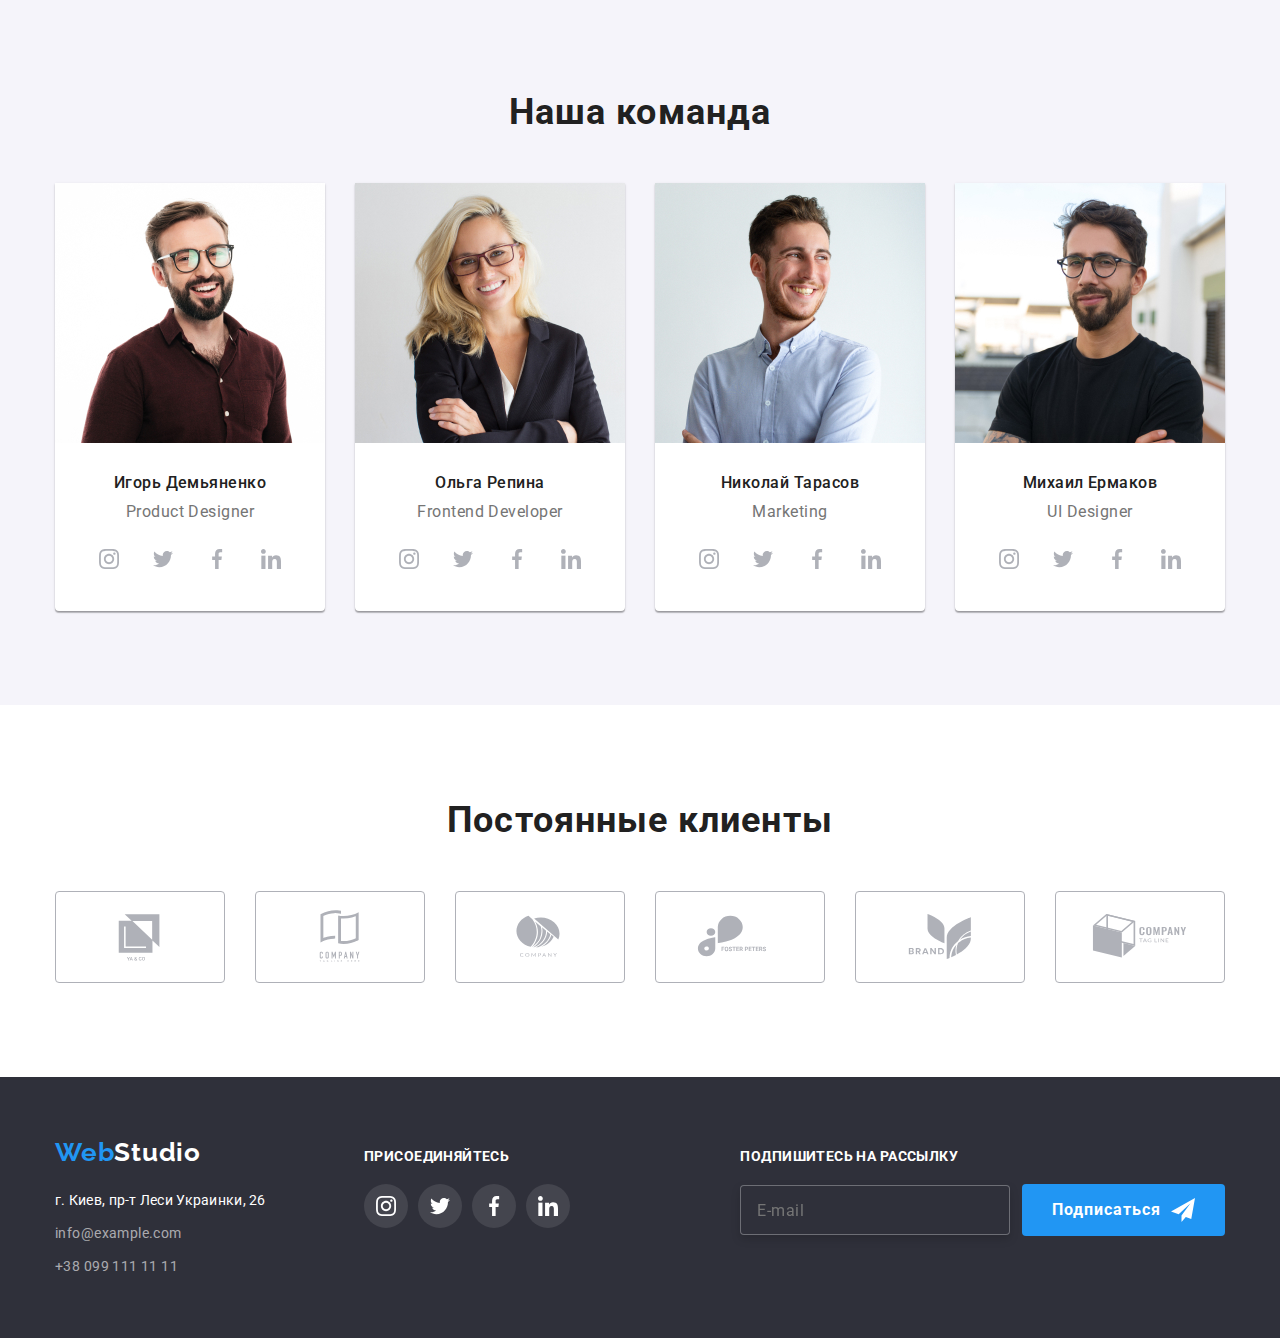
==== commit e1aa5098: "к сдаче" ====
--- a/index.html
+++ b/index.html
@@ -1,509 +1,584 @@
 <!DOCTYPE html>
 <html lang="ru">
-  <head>
-    <meta charset="UTF-8" />
-    <meta http-equiv="X-UA-Compatible" content="IE=edge" />
-    <meta name="viewport" content="width=device-width, initial-scale=1.0" />
+<head>
+    <meta charset="UTF-8">
+    <meta http-equiv="X-UA-Compatible" content="IE=edge">
+    <meta name="viewport" content="width=device-width, initial-scale=1.0">
     <title>WebStudio</title>
-    <link rel="preconnect" href="https://fonts.gstatic.com" />
-    <link
-      href="https://fonts.googleapis.com/css2?family=Raleway:wght@700&family=Roboto:wght@400;500;700;900&display=swap"
-      rel="stylesheet"
-    />
-    <link
-      rel="stylesheet"
-      href="https://cdnjs.cloudflare.com/ajax/libs/modern-normalize/1.1.0/modern-normalize.min.css"
-      integrity="sha512-wpPYUAdjBVSE4KJnH1VR1HeZfpl1ub8YT/NKx4PuQ5NmX2tKuGu6U/JRp5y+Y8XG2tV+wKQpNHVUX03MfMFn9Q=="
-      crossorigin="anonymous"
-      referrerpolicy="no-referrer"
-    />
-    <link rel="stylesheet" href="./css/main.min.css" />
-  </head>
-  <body>
-    <!-- <header class="header">
-      <div class="container header-container">
-        <nav class="nav">
-          <a class="logo link" href="./index.html">Web<span class="logo_black">Studio</span> </a>
-          <ul class="menu list">
-            <li class="menu__list">
-              <a class="menu__link link current" href="./index.html">Студия</a>
-            </li>
-            <li class="menu__list">
-              <a class="menu__link link" href="./portfolio.html">Портфолио</a>
-            </li>
-            <li class="menu__list">
-              <a class="menu__link link" href="">Контакты</a>
-            </li>
-          </ul>
-        </nav>
-        <ul class="header__contacts list">
-          <li class="header__contacts-list">
-            <a class="header__contacts-mail-link link" href="mailto:info@devstudio.com">
-              <svg class="header__icon-mail">
-                <use href="./imeges/svg/svg.svg#icon-envelope"></use>
-              </svg>
-              info@devstudio.com
-            </a>
-          </li>
-          <li class="header__contacts-list">
-            <a class="header__contacts-phone-link link" href="tel:+380961111111">
-              <svg class="header__icon-tel">
-                <use href="./imeges/svg/svg.svg#icon-smartphone" height="16" width="10"></use>
-              </svg>
-              +38 096 111 11 11</a
-            >
-          </li>
-        </ul>
-      </div>
-    </header> -->
-    <!-- hero -->
+    <link rel="stylesheet" type="text/css" href="./css/main.min.css">
+    <link rel="preconnect" href="https://fonts.gstatic.com">
+    <link href="https://fonts.googleapis.com/css2?family=Raleway:wght@700&family=Roboto:wght@400;500;700;900&display=swap&subset=cyrillic" rel="stylesheet">
+        <link rel="stylesheet" href="https://cdnjs.cloudflare.com/ajax/libs/animate.css/4.1.1/animate.min.css" />
+</head>
+<body>
+    <!-- Header -->
+    <header class="header">
+        <div class="header__box container">
+            <nav class="header__menu">
+                <a class="logo" href="./index.html"><span class="logo--header-first">Web</span><span class="logo--header-second">Studio</span></a>
+               <!-- кнопка бургер -->
+                <button class="burger-btn is-open" data-menu-open>
+                    <svg class="burger-btn__icon" width="40" height="40">
+                        <use xlink:href="./images/icons.svg#icon-menu_40px"></use>
+                    </svg>
+                </button>
+                  
+                <!-- список навигация -->
+                <ul class="header__menu-list">
+                    <li class="header__menu-item">
+                        <a class="header__menu-link header__menu-link--active" href="./index.html">Студия
+                            <div class="header__line header__line--active animate__animated animate__zoomIn"></div>
+                        </a>
+                    </li>
+                    <li class="header__menu-item">
+                        <a class="header__menu-link" href="./portfolio.html">Портфолио</a>
+                    </li>
+                    <li class="header__menu-item">
+                        <a class="header__menu-link" href="">Контакты</a>
+                    </li>
+                </ul>
+            </nav>
+            <ul class="header__contact-list">
+                <li class="header__contact-item">
+                    <a class="header__contact-link" href="mailto:info@devstudio.com">
+                        <svg class="header__contact-icon" width="16px" height="12px">
+                            <use xlink:href="./images/icons.svg#icon-envelopemail"></use>
+                        </svg>info@devstudio.com</a>
+                </li>
+                <li class="header__contact-item">
+                    <a class="header__contact-link" href="tel:+380961111111">
+                        <svg class="header__contact-icon" width="10px" height="16px">
+                            <use xlink:href="./images/icons.svg#icon-smartphone"></use>
+                        </svg>+38 096 111 11 11</a>
+                </li>
+            </ul>
+        </div>
+        <!-- Mobile-menu -->
+        <div class="mobile-menu" data-menu>
+            <div class="container mobile-menu__container">
+                <button class="mobile-menu__close-btn close-mobile" data-menu-close>
+                    <svg class="mobile-menu__close-icon" width="40" height="40">
+                        <use xlink:href="./images/icons.svg#icon-close_40px"></use>
+                    </svg>
+                </button>
+        
+                <ul class="nav-list">
+                    <li class="nav-list__item">
+                        <a href="./index.html" class="nav-list__link nav-list__link--active">Студия</a>
+                    </li>
+                    <li class="nav-list__item">
+                        <a href="./portfolio.html" class="nav-list__link">Портфолио</a>
+                    </li>
+                    <li class="nav-list__item">
+                        <a href="" class="nav-list__link">Контакты</a>
+                    </li>
+                </ul>
+        
+                <ul class="contacts-list">
+                    <li class="contacts-list__item">
+                        <a class="contacts-list__link contacts-list__link--tell" href="tel:+380961111111">
+                            +38 096 111 11 11
+                        </a>
+                    </li>
+                    <li class="contacts-list__item">
+                        <a class="contacts-list__link contacts-list__link--mail" href="mailto:info@devstudio.com">
+                            info@devstudio.com
+                        </a>
+                    </li>
+                </ul>
+        
+                <ul class="social-list">
+                    <li class="social-list__item">
+                        <a class="social-list__link" href="">Instagram</a>
+                    </li>
+                    <li class="social-list__item">
+                        <a class="social-list__link" href="">Twitter</a>
+                    </li>
+                    <li class="social-list__item">
+                        <a class="social-list__link" href="">Facebook</a>
+                    </li>
+                    <li class="social-list__item">
+                        <a class="social-list__link" href="">LinkedIn</a>
+                    </li>
+                </ul>
+            </div>
+        </div>
+        </header>
+    </header>
     <main>
-      <section class="hero">
-        <h1 class="titel-hero">Эффективные решения<br />для вашего бизнеса</h1>
-        <button type="button" class="modal-button" data-modal-open>Заказать услугу</button>
-      </section>
-    <!-- advantages -->
-    <section class="section-advantages">
-      <div class="container">
-        <!--скрыть заголовок-->
-        <h2 class="visually-hidden">Наши преимущества</h2>
-        <ul class="advantages">
-          <li class="advantages-list list">
-            <div class="advantages-icon-container">
-              <svg class="advantages-icon">
-                <use href="./imeges/svg/svg.svg#icon-antenna"></use>
-              </svg>
-            </div>
-            <h3 class="advantages-titel">Внимание к деталям</h3>
-            <p class="advantages-text">
-              Идейные соображения, а также начало повседневной работы по формированию позиции.
-            </p>
-          </li>
-          <li class="advantages-list list">
-            <div class="advantages-icon-container">
-              <svg class="advantages-icon">
-                <use href="./imeges/svg/svg.svg#icon-clock"></use>
-              </svg>
-            </div>
-            <h3 class="advantages-titel">Пунктуальность</h3>
-            <p class="advantages-text">
-              Задача организации, в особенности же рамки и место обучения кадров влечет за собой.
-            </p>
-          </li>
-          <li class="advantages-list list">
-            <div class="advantages-icon-container">
-              <svg class="advantages-icon">
-                <use href="./imeges/svg/svg.svg#icon-diagram"></use>
-              </svg>
-            </div>
-            <h3 class="advantages-titel">Планирование</h3>
-            <p class="advantages-text">
-              Равным образом к онсультация с широким активом в значительной степени обуславливает.
-            </p>
-          </li>
-          <li class="advantages-list list">
-            <div class="advantages-icon-container">
-              <svg class="advantages-icon">
-                <use href="./imeges/svg/svg.svg#icon-astronaut"></use>
-              </svg>
-            </div>
-            <h3 class="advantages-titel">Современные технологии</h3>
-            <p class="advantages-text">
-              Значимость этих проблем настолько очевидна, что реализация плановых заданий.
-            </p>
-          </li>
-        </ul>
-      </div>
-    </section>
-    <!-- job -->
-    <section class="section-job">
-      <div class="container">
-        <h2 class="job">Чем мы занимаемся</h2>
-        <ul class="job-list">
-          <li class="job-list-item list">
-            <img class="job-list-img" src="./imeges/job/1.jpg" alt="Верстка сайта" width="370" />
-            <div class="job-list-img-container">
-              <p class="job-list-img-text">ДЕСКТОПНЫЕ ПРИЛОЖЕНИЯ</p>
-            </div>
-          </li>
-          <li class="job-list-item list">
-            <img
-              class="job-list-img"
-              src="./imeges/job/2.jpg"
-              alt="Адаптация для разных устройств"
-              width="370"
-            />
-            <div class="job-list-img-container">
-              <p class="job-list-img-text">Мобильные приложения</p>
-            </div>
-          </li>
-          <li class="job-list-item list">
-            <img
-              class="job-list-img"
-              src="./imeges/job/3.jpg"
-              alt="Подбор цветовой гаммы"
-              width="370"
-            />
-            <div class="job-list-img-container">
-              <p class="job-list-img-text">Дизайнерские решения</p>
-            </div>
-          </li>
-        </ul>
-      </div>
-    </section>
-    <!-- team -->
-    <section class="section-team">
-      <div class="container">
-        <h2 class="team-titel">Наша команда</h2>
-        <ul class="team-list">
-          <li class="team-list-item list">
-            <img src="./imeges/team/1.jpg" alt="фото Игоря Демьяненко" width="100%" />
-            <div class="team-box">
-              <h3 class="team-name">Игорь Демьяненко</h3>
-              <p lang="en" class="position">Product Designer</p>
-              <ul class="social-list list">
-                <li>
-                  <a class="social-list-link" href="">
-                    <svg class="social-list-icon">
-                      <use href="./imeges/svg/svg.svg#icon-instagram"></use>
-                    </svg>
-                  </a>
-                </li>
-                <li>
-                  <a href="" class="social-list-link">
-                    <svg class="social-list-icon">
-                      <use href="./imeges/svg/svg.svg#icon-twitter"></use>
-                    </svg>
-                  </a>
-                </li>
-                <li>
-                  <a href="" class="social-list-link">
-                    <svg class="social-list-icon">
-                      <use href="./imeges/svg/svg.svg#icon-facebook-1"></use>
-                    </svg>
-                  </a>
-                </li>
-                <li>
-                  <a href="" class="social-list-link">
-                    <svg class="social-list-icon">
-                      <use href="./imeges/svg/svg.svg#icon-linkedin"></use>
-                    </svg>
-                  </a>
-                </li>
-              </ul>
-            </div>
-          </li>
-          <li class="team-list-item list">
-            <img src="./imeges/team/2.jpg" alt="фото Ольги Репиной" width="100%" />
-            <div class="team-box">
-              <h3 class="team-name">Ольга Репина</h3>
-              <p lang="en" class="position">Frontend Developer</p>
-              <ul class="social-list list">
-                <li>
-                  <a class="social-list-link" href="">
-                    <svg class="social-list-icon">
-                      <use href="./imeges/svg/svg.svg#icon-instagram"></use>
-                    </svg>
-                  </a>
-                </li>
-                <li>
-                  <a href="" class="social-list-link">
-                    <svg class="social-list-icon">
-                      <use href="./imeges/svg/svg.svg#icon-twitter"></use>
-                    </svg>
-                  </a>
-                </li>
-                <li>
-                  <a href="" class="social-list-link">
-                    <svg class="social-list-icon">
-                      <use href="./imeges/svg/svg.svg#icon-facebook-1"></use>
-                    </svg>
-                  </a>
-                </li>
-                <li>
-                  <a href="" class="social-list-link">
-                    <svg class="social-list-icon">
-                      <use href="./imeges/svg/svg.svg#icon-linkedin"></use>
-                    </svg>
-                  </a>
-                </li>
-              </ul>
-            </div>
-          </li>
-          <li class="team-list-item list">
-            <img src="./imeges/team/3.jpg" alt="фото Николая Тарасова" width="100%" />
-            <div class="team-box">
-              <h3 class="team-name">Николай Тарасов</h3>
-              <p lang="en" class="position">Marketing</p>
-              <ul class="social-list list">
-                <li>
-                  <a class="social-list-link" href="">
-                    <svg class="social-list-icon">
-                      <use href="./imeges/svg/svg.svg#icon-instagram"></use>
-                    </svg>
-                  </a>
-                </li>
-                <li>
-                  <a href="" class="social-list-link">
-                    <svg class="social-list-icon">
-                      <use href="./imeges/svg/svg.svg#icon-twitter"></use>
-                    </svg>
-                  </a>
-                </li>
-                <li>
-                  <a href="" class="social-list-link">
-                    <svg class="social-list-icon">
-                      <use href="./imeges/svg/svg.svg#icon-facebook-1"></use>
-                    </svg>
-                  </a>
-                </li>
-                <li>
-                  <a href="" class="social-list-link">
-                    <svg class="social-list-icon">
-                      <use href="./imeges/svg/svg.svg#icon-linkedin"></use>
-                    </svg>
-                  </a>
-                </li>
-              </ul>
-            </div>
-          </li>
-          <li class="team-list-item list">
-            <img src="./imeges/team/4.jpg" alt="фото Михаила Ермакова" width="100%" />
-            <div class="team-box">
-              <h3 class="team-name">Михаил Ермаков</h3>
-              <p lang="en" class="position">UI Designer</p>
-              <ul class="social-list list">
-                <li>
-                  <a class="social-list-link" href="">
-                    <svg class="social-list-icon">
-                      <use href="./imeges/svg/svg.svg#icon-instagram"></use>
-                    </svg>
-                  </a>
-                </li>
-                <li>
-                  <a class="social-list-link" href="">
-                    <svg class="social-list-icon">
-                      <use href="./imeges/svg/svg.svg#icon-twitter"></use>
-                    </svg>
-                  </a>
-                </li>
-                <li>
-                  <a href="" class="social-list-link">
-                    <svg class="social-list-icon">
-                      <use href="./imeges/svg/svg.svg#icon-facebook-1"></use>
-                    </svg>
-                  </a>
-                </li>
-                <li>
-                  <a href="" class="social-list-link">
-                    <svg class="social-list-icon">
-                      <use href="./imeges/svg/svg.svg#icon-linkedin"></use>
-                    </svg>
-                  </a>
-                </li>
-              </ul>
-            </div>
-          </li>
-        </ul>
-      </div>
-    </section>
-    <!-- Partners -->
-    <section class="partners-sections">
-        <div class="container">
-          <h2 class="partners">Постоянные клиенты</h2>
-          <ul class="partners-list list">
-            <li class="partners-list-item">
-              <a href="" class="partners-list-link">
-                <svg class="partners-list-icon" height="46" width="41">
-                  <use href="./imeges/svg/svg.svg#icon-group"></use>
+        <!-- Hero -->
+        <section class="hero">
+            <h1 class="hero__title">Эффективные решения<br />
+                для вашего бизнеса</h1>
+            <button type="button" class="hero__button animate__animated animate__pulse" data-modal-open>Заказать услугу</button>
+        </section>
+        <!-- Features -->
+        <section class="features">
+            <div class="container">
+                <h2 class="visually-hidden">Плюсы компании</h2>
+                <ul class="features__list">
+                    <li class="features__item">
+                        <div class="features__item-box features__item-wallpaper"><svg width="70px" height="70px">
+                                <use xlink:href="./images/icons.svg#icon-antenna-1"></use>
+                            </svg></div>
+                        <h3 class="features__title">Внимание к деталям</h3>
+                        <p class="features__text">Идейные соображения, а также начало повседневной работы по формированию
+                            позиции.</p>
+                    </li>
+                    <li class="features__item">
+                        <div class="features__item-box features__item-wallpaper"><svg width="70px" height="70px">
+                                <use xlink:href="./images/icons.svg#icon-clock-1"></use>
+                            </svg></div>
+                        <h3 class="features__title">Пунктуальность</h3>
+                        <p class="features__text">Задача организации, в особенности же рамки и место обучения кадров влечет за
+                            собой.</p>
+                    </li>
+                    <li class="features__item">
+                        <div class="features__item-box features__item-wallpaper"><svg width="70px" height="70px">
+                                <use xlink:href="./images/icons.svg#icon-diagram1"></use>
+                            </svg></div>
+                        <h3 class="features__title">Планирование</h3>
+                        <p class="features__text">Равным образом консультация с широким активом в значительной степени
+                            обуславливает.</p>
+                    </li>
+                    <li class="features__item">
+                        <div class="features__item-box features__item-wallpaper"><svg width="70px" height="70px">
+                                <use xlink:href="./images/icons.svg#icon-astronaut-1"></use>
+                            </svg></div>
+                        <h3 class="features__title">Современные технологии</h3>
+                        <p class="features__text">Значимость этих проблем настолько очевидна, что реализация плановых заданий.
+                        </p>
+                    </li>
+                </ul>
+            </div>
+        </section>
+        <!-- Services -->
+        <section class="services">
+            <div class="container">
+                <h2 class="services__title title">Чем мы занимаемся</h2>
+                <ul class="services__list">
+                    <li class="services__item">
+                        <div class="services__desktop"><img src="./images/mobile/services/programer-working.jpg"
+                                alt="Фото создание программного кода" width="370px" height="294px">
+                            <div class="services__thumb">
+                                <h3 class="services__text">Десктопные приложения</h3>
+                            </div>
+                        </div>
+                    </li>
+                    <li class="services__item">
+                        <div class="services__desktop"><img src="./images/mobile/services/creative-artist-web-design.jpg"
+                                alt="Фото создание мобильных приложений" width="370" height="294">
+                            <div class="services__thumb">
+                                <h3 class="services__text">Мобильные приложения</h3>
+                            </div>
+                        </div>
+                    </li>
+                    <li class="services__item">
+                        <div class="services__desktop"><img src="./images/mobile/services/web-ui-designers-are-developing-app.jpg"
+                                alt="Фото работа с дизайном" width="370px" height="294px">
+                            <div class="services__thumb">
+                                <h3 class="services__text">Дизайнерские решения</h3>
+                            </div>
+                        </div>
+                    </li>
+                </ul>
+            </div>
+        </section>
+        <!-- Our team -->
+        <section class="team">
+            <div class="container">
+                <h2 class="team__title title">Наша команда</h2>
+                <ul class="team__list">
+                    <li class="team__item">
+                        <picture class="team__picture">
+                            <source media="(min-width: 1200px)" srcset="./images/desktop/team/team1.jpg 1x, ./images/desktop/team/team1@2x.jpg 2x" />
+                            <source media="(min-width: 1200px)" srcset="./images/desktop/team/team1.webp 1x, ./images/desktop/team/team1@2x.webp 2x" />
+                        
+                            <source media="(min-width: 768px)" srcset="./images/tablet/team/team1.jpg 1x, ./images/tablet/team/team1@2x.jpg 2x" />
+                            <source media="(min-width: 768px)" srcset="./images/tablet/team/team1.webp 1x, ./images/tablet/team/team1@2x.webp 2x" />
+                        
+                            <source media="(min-width: 280px)" srcset="./images/mobile/team/team1.jpg 1x, ./images/mobile/team/team1@2x.jpg 2x" />
+                            <source media="(min-width: 280px)" srcset="./images/mobile/team/team1.webp 1x, ./images/mobile/team/team1@2x.webp 2x" />
+                        
+                            <img src="./images/desktop/team/team1.jpg 1x" alt="Игорь Демьяненко" />
+                        </picture>
+                        <div class="team__box">
+                            <h3 class="team__name">Игорь Демьяненко</h3>
+                            <p class="team__text" lang="en">Product Designer</p>
+                            <ul class="team__social-list">
+                                <li class="team__social-item">
+                                    <a class="team__social-link" href="">
+                                        <svg class="team__social-icon" width="20px" height="20px">
+                                            <use xlink:href="./images/icons.svg#icon-instagram1"></use>
+                                        </svg></a>
+                                </li>
+                                <li class="team__social-item">
+                                    <a class="team__social-link" href="">
+                                        <svg class="team__social-icon" width="20px" height="20px">
+                                            <use xlink:href="./images/icons.svg#icon-twitter1"></use>
+                                        </svg></a>
+                                </li>
+                                <li class="team__social-item">
+                                    <a class="team__social-link" href="">
+                                        <svg class="team__social-icon" width="20px" height="20px">
+                                            <use xlink:href="./images/icons.svg#icon-facebook1"></use>
+                                        </svg></a>
+                                </li>
+                                <li class="team__social-item">
+                                    <a class="team__social-link" href="">
+                                        <svg class="team__social-icon" width="20px" height="20px">
+                                            <use xlink:href="./images/icons.svg#icon-linkedin1"></use>
+                                        </svg></a>
+                                </li>
+                            </ul>
+                        </div>
+                    </li>
+                    <li class="team__item">
+                        <picture class="team__picture">
+                           
+                            <source media="(min-width: 1200px)" srcset="./images/desktop/team/team2.jpg 1x,
+                                                                        ./images/desktop/team/team2@2x.jpg 2x" />
+                            <source media="(min-width: 1200px)"
+                                srcset="./images/desktop/team/team2.webp 1x, ./images/desktop/team/team2@2x.webp 2x" />
+                        
+                            <source media="(min-width: 768px)" srcset="./images/tablet/team/team2.jpg 1x, ./images/tablet/team/team2@2x.jpg 2x" />
+                            <source media="(min-width: 768px)" srcset="
+                                                                    ./images/tablet/team/team2.webp 1x,
+                                                                    ./images/tablet/team/team2@2x.webp 2x" />
+                        
+                            <source media="(min-width: 280px)" srcset="
+                                                                    ./images/mobile/team/team2.jpg 1x,
+                                                                    ./images/mobile/team/team2@2x.jpg 2x
+                                                                  " />
+                            <source media="(min-width: 280px)" srcset="
+                                                                    ./images/mobile/team/team2.webp 1x,
+                                                                    ./images/mobile/team/team2@2x.webp 2x
+                                                                  " />
+                        <img src="./images/desktop/team/team2.jpg 1x" alt="Ольга Репина">
+                            
+                        </picture>
+                        
+                        <div class="team__box">
+                            <h3 class="team__name">Ольга Репина</h3>
+                            <p class="team__text" lang="en">Frontend Developer</p>
+                            <ul class="team__social-list">
+                                <li class="team__social-item">
+                                    <a class="team__social-link" href="">
+                                        <svg class="team__social-icon" width="20px" height="20px">
+                                            <use xlink:href="./images/icons.svg#icon-instagram1"></use>
+                                        </svg></a>
+                                </li>
+                                <li class="team__social-item">
+                                    <a class="team__social-link" href="">
+                                        <svg class="team__social-icon" width="20px" height="20px">
+                                            <use xlink:href="./images/icons.svg#icon-twitter1"></use>
+                                        </svg></a>
+                                </li>
+                                <li class="team__social-item">
+                                    <a class="team__social-link" href="">
+                                        <svg class="team__social-icon" width="20px" height="20px">
+                                            <use xlink:href="./images/icons.svg#icon-facebook1"></use>
+                                        </svg></a>
+                                </li>
+                                <li class="team__social-item">
+                                    <a class="team__social-link" href="">
+                                        <svg class="team__social-icon" width="20px" height="20px">
+                                            <use xlink:href="./images/icons.svg#icon-linkedin1"></use>
+                                        </svg></a>
+                                </li>
+                            </ul>
+                        </div>
+                    </li>
+                    <li class="team__item">
+                        <picture class="team__picture">
+                            <source media="(min-width: 1200px)"
+                                srcset="./images/desktop/team/team3.jpg 1x, ./images/desktop/team/team3@2x.jpg 2x" />
+                            <source media="(min-width: 1200px)"
+                                srcset="./images/desktop/team/team3.webp 1x, ./images/desktop/team/team3@2x.webp 2x" />
+                        
+                            <source media="(min-width: 768px)" srcset="./images/tablet/team/team3.jpg 1x, ./images/tablet/team/team3@2x.jpg 2x" />
+                            <source media="(min-width: 768px)" srcset="
+                                                                    ./images/tablet/team/team3.webp 1x,
+                                                                    ./images/tablet/team/team3@2x.webp 2x
+                                                                  " />
+                        
+                            <source media="(min-width: 280px)" srcset="
+                                                                    ./images/mobile/team/team3.jpg 1x,
+                                                                    ./images/mobile/team/team3@2x.jpg 2x
+                                                                  " />
+                            <source media="(min-width: 280px)" srcset="
+                                                                    ./images/mobile/team/team3.webp 1x,
+                                                                    ./images/mobile/team/team3@2x.webp 2x
+                                                                  " />
+                        
+                          <img src="./images/desktop/team/team3.jpg 1x" alt="Николай Тарасов">
+                        </picture>
+                        
+                        <div class="team__box">
+                            <h3 class="team__name">Николай Тарасов</h3>
+                            <p class="team__text" lang="en">Marketing</p>
+                            <ul class="team__social-list">
+                                <li class="team__social-item">
+                                    <a class="team__social-link" href="">
+                                        <svg class="team__social-icon" width="20px" height="20px">
+                                            <use xlink:href="./images/icons.svg#icon-instagram1"></use>
+                                        </svg></a>
+                                </li>
+                                <li class="team__social-item">
+                                    <a class="team__social-link" href="">
+                                        <svg class="team__social-icon" width="20px" height="20px">
+                                            <use xlink:href="./images/icons.svg#icon-twitter1"></use>
+                                        </svg></a>
+                                </li>
+                                <li class="team__social-item">
+                                    <a class="team__social-link" href="">
+                                        <svg class="team__social-icon" width="20px" height="20px">
+                                            <use xlink:href="./images/icons.svg#icon-facebook1"></use>
+                                        </svg></a>
+                                </li>
+                                <li class="team__social-item">
+                                    <a class="team__social-link" href="">
+                                        <svg class="team__social-icon" width="20px" height="20px">
+                                            <use xlink:href="./images/icons.svg#icon-linkedin1"></use>
+                                        </svg></a>
+                                </li>
+                            </ul>
+                        </div>
+                    </li>
+                    <li class="team__item">
+                        <picture class="team__picture">
+                            <source media="(min-width: 1200px)"
+                                srcset="./images/desktop/team/team4.jpg 1x, ./images/desktop/team/team4@2x.jpg 2x" />
+                            <source media="(min-width: 1200px)"
+                                srcset="./images/desktop/team/team4.webp 1x, ./images/desktop/team/team4@2x.webp 2x" />
+                        
+                            <source media="(min-width: 768px)" srcset="./images/tablet/team/team4.jpg 1x, ./images/tablet/team/team4@2x.jpg" />
+                            <source media="(min-width: 768px)" srcset="
+                                                                    ./images/tablet/team/team4.webp 1x,
+                                                                    ./images/tablet/team/team4@2x.webp 2x
+                                                                  " />
+                        
+                            <source media="(min-width: 280px)" srcset="
+                                                                    ./images/mobile/team/team4.jpg 1x,
+                                                                    ./images/mobile/team/team4@2x.jpg 2x
+                                                                  " />
+                            <source media="(min-width: 280px)" srcset="
+                                                                    ./images/mobile/team/team4.webp 1x,
+                                                                    ./images/mobile/team/team4@2x.webp 2x
+                                                                  " />
+                        
+                         <img src="./images/desktop/team/team4.jpg 1x" alt="Михаил Ермаков">   
+                        </picture>
+                        
+                        <div class="team__box">
+                            <h3 class="team__name">Михаил Ермаков</h3>
+                            <p class="team__text" lang="en">UI Designer</p>
+                            <ul class="team__social-list">
+                                <li class="team__social-item">
+                                    <a class="team__social-link" href="">
+                                        <svg class="team__social-icon" width="20px" height="20px">
+                                            <use xlink:href="./images/icons.svg#icon-instagram1"></use>
+                                        </svg></a>
+                                </li>
+                                <li class="team__social-item">
+                                    <a class="team__social-link" href="">
+                                        <svg class="team__social-icon" width="20px" height="20px">
+                                            <use xlink:href="./images/icons.svg#icon-twitter1"></use>
+                                        </svg></a>
+                                </li>
+                                <li class="team__social-item">
+                                    <a class="team__social-link" href="">
+                                        <svg class="team__social-icon" width="20px" height="20px">
+                                            <use xlink:href="./images/icons.svg#icon-facebook1"></use>
+                                        </svg></a>
+                                </li>
+                                <li class="team__social-item">
+                                    <a class="team__social-link" href="">
+                                        <svg class="team__social-icon" width="20px" height="20px">
+                                            <use xlink:href="./images/icons.svg#icon-linkedin1"></use>
+                                        </svg></a>
+                                </li>
+                            </ul>
+                        </div>
+                    </li>
+                </ul>
+        </section>
+        <!-- Regular customers Client -->
+        <section class="client">
+            <div class="container">
+                <h2 class="client__title title">Постоянные клиенты</h2>
+                <ul class="client__list">
+                    <li class="client__item">
+                        <a class="client__link" href="">
+                            <svg class="client__icon" width="106px" height="60px">
+                                <use xlink:href="./images/icons.svg#icon-company1logo">
+                                </use>
+                            </svg>
+                        </a>
+                    </li>
+                    <li class="client__item">
+                        <a class="client__link" href="">
+                            <svg class="client__icon" width="106px" height="60px">
+                                <use xlink:href="./images/icons.svg#icon-company2logo">
+                                </use>
+                            </svg>
+                        </a>
+                    </li>
+                    <li class="client__item">
+                        <a class="client__link" href="">
+                            <svg class="client__icon" width="106px" height="60px">
+                                <use xlink:href="./images/icons.svg#icon-company3logo">
+                                </use>
+                            </svg>
+                        </a>
+                    </li>
+                    <li class="client__item">
+                        <a class="client__link" href="">
+                            <svg class="client__icon" width="106px" height="60px">
+                                <use xlink:href="./images/icons.svg#icon-company4logo">
+                                </use>
+                            </svg>
+                        </a>
+                    </li>
+                    <li class="client__item">
+                        <a class="client__link" href="">
+                            <svg class="client__icon" width="106px" height="60px">
+                                <use xlink:href="./images/icons.svg#icon-company5logo">
+                                </use>
+                            </svg>
+                        </a>
+                    </li>
+                    <li class="client__item">
+                        <a class="client__link" href="">
+                            <svg class="client__icon" width="106px" height="60px">
+                                <use xlink:href="./images/icons.svg#icon-company6logo">
+                                </use>
+                            </svg>
+                        </a>
+                    </li>
+                </ul>
+            </div>
+        </section>
+    </main>
+    <!-- Footer -->
+    <footer class="footer">
+        <div class="container footer__box">
+            <div class="footer__contacts-wrapper">
+                <div class="footer__adress">
+                    <a class="logo footer__logo" href="./index.html"><span class="logo--footer-first">Web</span><span class="logo--footer-second">Studio</span></a>
+                    <address>
+                        <ul class="footer__list">
+                            <li class="footer__item">
+                                <a href="https://goo.gl/maps/SxN2yB6NeiDHtefY7" class="footer__map" target="_blank"
+                                    rel="noopener noreferrer">г. Киев, пр-т Леси Украинки, 26</a>
+                            </li>
+                            <li class="footer__item">
+                                <a href="mailto:info@example.com" class="footer__link">info@example.com</a>
+                            </li>
+                            <li class="footer__item">
+                                <a href="tel:+380991111111" class="footer__link">+38 099 111 11 11</a>
+                            </li>
+                        </ul>
+                    </address>
+                </div>
+                <div class="footer__social">
+                    <p class="footer__social-name">Присоединяйтесь</p>
+                    <ul class="footer__social-list">
+                        <li class="footer__social-item">
+                            <a class="footer__social-link" href="">
+                                <svg class="footer__social-icon" width="20px" height="20px">
+                                    <use xlink:href="./images/icons.svg#icon-instagram1"></use>
+                                </svg>
+                            </a>
+                        </li>
+                        <li class="footer__social-item">
+                            <a class="footer__social-link" href="">
+                                <svg class="footer__social-icon" width="20px" height="20px">
+                                    <use xlink:href="./images/icons.svg#icon-twitter1"></use>
+                                </svg>
+                            </a>
+                        </li>
+                        <li class="footer__social-item">
+                            <a class="footer__social-link" href="">
+                                <svg class="footer__social-icon" width="20px" height="20px">
+                                    <use xlink:href="./images/icons.svg#icon-facebook1"></use>
+                                </svg>
+                            </a>
+                        </li>
+                        <li class="footer__social-item">
+                            <a class="footer__social-link" href="">
+                                <svg class="footer__social-icon" width="20px" height="20px">
+                                    <use xlink:href="./images/icons.svg#icon-linkedin1"></use>
+                                </svg>
+                            </a>
+                        </li>
+                    </ul>
+                </div>
+            </div>
+            <div class="footer__form-box">
+                <p class="footer__form-title">Подпишитесь на рассылку</p>
+                <form class="footer__form-send" action="" method="POST" autocomplete="off">
+                    <label class="footer__form-boxsend">
+                        <input class="footer__form-input" type="email" id="email" placeholder="E-mail" required>
+                        
+                    </label>
+                    <button class="footer__form-sendbtn" type="submit">Подписаться
+                            <svg class="footer__form-icon" width="24px" height="24px">
+                                <use xlink:href="./images/icons.svg#icon-icon-send"></use>
+                            </svg></button>
+                </form>
+            </div>
+        </div>
+    </footer>
+<!-- Modal-form -->
+<div class="backdrop is-hidden" data-modal> 
+    <div class="modal-window">
+        <button type="button" class="close-btn" data-modal-close>
+            <svg class="icon-modal" width="18px" height="18px">
+                <use xlink:href="./images/icons.svg#icon-close-black-backdrop"></use>
+            </svg>
+        </button>
+        <p class="modal-title">Оставьте свои данные, мы вам перезвоним</p>
+        <form class="modal-form" name="form1" action="" method="POST" autocomplete="off">
+            <label class="modal-form__label" for="name">Имя *</label>
+            <div class="modal-form__box">
+                <input class="modal-form__input" id="name" type="text" minlength="2" maxlength="25" autofocus
+                    placeholder="Иван" required>
+                <svg class="modal-form__icon" width="18px" height="18px">
+                    <use xlink:href="./images/icons.svg#icon-person-black"></use>
                 </svg>
-              </a>
-            </li>
-            <li class="partners-list-item">
-              <a href="" class="partners-list-link">
-                <svg class="partners-list-icon" height="52" width="40">
-                  <use href="./imeges/svg/svg.svg#icon-group2"></use>
+            </div>
+            <label class="modal-form__label" for="phone">Телефон *</label>
+            <div class="modal-form__box">
+                <input class="modal-form__input tel" name="phone" id="phone" type="tel" placeholder="+38 (000) 000 00 00"
+                    required title="000-000-00-00">
+                <svg class="modal-form__icon" width="18px" height="18px">
+                    <use xlink:href="./images/icons.svg#icon-phone-black"></use>
                 </svg>
-              </a>
-            </li>
-            <li class="partners-list-item">
-              <a href="" class="partners-list-link">
-                <svg class="partners-list-icon" height="41" width="43">
-                  <use href="./imeges/svg/svg.svg#icon-group3"></use>
+            </div>
+            <label class="modal-form__label" for="email">Почта *</label>
+            <div class="modal-form__box">
+                <input class="modal-form__input" id="email" type="email" placeholder="test@test.com" required>
+                <svg class="modal-form__icon" width="18px" height="18px">
+                    <use xlink:href="./images/icons.svg#icon-email-black"></use>
                 </svg>
-              </a>
-            </li>
-            <li class="partners-list-item">
-              <a href="" class="partners-list-link">
-                <svg class="partners-list-icon" height="40" width="83">
-                  <use href="./imeges/svg/svg.svg#icon-group4"></use>
-                </svg>
-              </a>
-            </li>
-            <li class="partners-list-item">
-              <a href="" class="partners-list-link">
-                <svg class="partners-list-icon" height="45" width="62">
-                  <use href="./imeges/svg/svg.svg#icon-group5"></use>
-                </svg>
-              </a>
-            </li>
-            <li class="partners-list-item">
-              <a href="" class="partners-list-link">
-                <svg class="partners-list-icon" height="43" width="93">
-                  <use href="./imeges/svg/svg.svg#icon-group6"></use>
-                </svg>
-              </a>
-            </li>
-          </ul>
-        </div>
-      </section>
-    </main>
-    <!-- footer -->
-    <footer class="footer">
-      <div class="container footer-container">
-        <div class="address-box">
-          <a class="logo link" href="./index.html">Web<span class="logo-white">Studio</span></a>
-          <address class="address">
-            <ul class="address__list list">
-              <li class="footer-list-item">
-                <a
-                  class="footer-list-address link"
-                  href="https://goo.gl/maps/URizzxRPcftidG8c9"
-                  target="_blank"
-                  rel="nooperer noreferrer"
-                  >г.Киев бул. Леси Украинки 26</a
-                >
-              </li>
-              <li class="footer-list-item">
-                <a class="footer-link-mail link" href="mailto:info@devstudio.com"
-                  >info@devstudio.com</a
-                >
-              </li>
-              <li class="footer-list-item">
-                <a class="footer-link-tel link" href="tel:+380961111111">+38 096 111 11 11</a>
-              </li>
-            </ul>
-          </address>
-        </div>
-        <div class="footer-social-container">
-          <p class="footer-social-titel">присоединяйтесь</p>
-          <ul class="footer-social-list list">
-            <li class="footer-social-list-item">
-              <a class="footer-social-list-link" href="">
-                <svg class="footer-social-list-icon">
-                  <use href="./imeges/svg/svg.svg#icon-instagram"></use>
-                </svg>
-              </a>
-            </li>
-            <li class="footer-social-list-item">
-              <a class="footer-social-list-link" href="">
-                <svg class="footer-social-list-icon">
-                  <use href="./imeges/svg/svg.svg#icon-twitter"></use>
-                </svg>
-              </a>
-            </li>
-            <li class="footer-social-list-item">
-              <a href="" class="footer-social-list-link">
-                <svg class="footer-social-list-icon">
-                  <use href="./imeges/svg/svg.svg#icon-facebook-1"></use>
-                </svg>
-              </a>
-            </li>
-            <li class="footer-social-list-item">
-              <a href="" class="footer-social-list-link">
-                <svg class="footer-social-list-icon">
-                  <use href="./imeges/svg/svg.svg#icon-linkedin"></use>
-                </svg>
-              </a>
-            </li>
-          </ul>
-        </div>
-    <!-- Form subckribe -->
-    <div class="subscribe">
-    <form action="#" class="subscribe-form"></form>
-          <p class="subscribe-titel">Подпишитесь на рассылку</p>
-          <div class="sybscribe-box">
-            <input type="email" class="subscribe-mail" name="subscribe-mail" placeholder="E-mail" />
-            <button type="submit" class="subscribe-btn">
-              Подписаться
-              <svg class="subscribe-icon" height="24px" width="24px">
-                <use href="./imeges/svg/svg.svg#icon-icon-send"></use>
-              </svg>
-            </button>
-          </div>
+            </div>
+            <label class="modal-form__label" for="">Комментарий</label>
+            <textarea class="modal-form__comment" name="comment" id="comment" rows="10"
+                placeholder="Введите текст"></textarea>
+            <label class="modal-form__comment-flex" for="accept"><input class="modal-form__checkbox-input visually-hidden"
+                    type="checkbox" name="accept" id="accept" required><span class="modal-form__modal-checkbox"></span><span
+                    class="modal-form__check-accept">Соглашаюсь с рассылкой и принимаю <a class="modal-form__check-order"
+                        href="./pdf/test_dogovor.pdf" target="_blank" rel="noopener noreferrer">Условия&nbspдоговора</a></span></label>
+            <button type="submit" class="form-send-button">Отправить</button>
         </form>
-        </div>
-      </div>
-    </footer>
-    <!-- Modal form -->
-    <div class="backdrop is-hidden" data-modal>
-      <div class="modal">
-        <button type="button" class="close" data-modal-close>
-          <svg class="close-icon" height="18px" width="18px">
-            <use href="./imeges/svg/svg.svg#icon-Vector"></use>
-          </svg>
-        </button>
-        <form action="#" class="modal-form">
-          <p class="modal-form-head">Оставьте свои данные, мы вам перезвоним</p>
-          <label class="modal-form-field"
-            >Имя
-            <span class="input-wrapper">
-              <input
-                type="text"
-                class="modal-form-input"
-                name="user-name"
-                pattern="[a-zA-Zа-яёА-ЯЁ]+"
-                title="Имя должно содержать"
-                minlength="2"
-                required
-              />
-              <svg class="modal-form-icon" height="18px" width="18px">
-                <use href="./imeges/svg/svg.svg#icon-person-black-18dp-1"></use>
-              </svg>
-            </span>
-          </label>
-          <label class="modal-form-field"
-            >Телефон
-            <span class="input-wrapper">
-              <input
-                type="tel"
-                class="modal-form-input"
-                name="user-phone"
-                pattern="[0-9]{3}-[0-9]{3}-[0-9]{2}-[0-9]{2}"
-                title="000-000-00-00"
-                required
-              />
-              <svg class="modal-form-icon" height="18px" width="18px">
-                <use href="./imeges/svg/svg.svg#icon-phone-black-18dp-1"></use>
-              </svg>
-            </span>
-          </label>
-          <label class="modal-form-field"
-            >Почта
-            <span class="input-wrapper">
-              <input type="email" class="modal-form-input" name="user-email" />
-              <svg class="modal-form-icon" height="18px" width="18px">
-                <use href="./imeges/svg/svg.svg#icon-email-black-18dp-1"></use>
-              </svg>
-            </span>
-          </label>
-          <label class="modal-form-field"
-            >Коментарий
-            <textarea
-              name="user-message"
-              class="modal-form-message"
-              placeholder="Введите текст"
-            ></textarea>
-          </label>
-          <input type="checkbox" class="modal-form-checkbox visually-hidden" id="accept" />
-          <label for="accept" class="modal-form-checkbox-label">
-            Соглашаюсь с рассылкой и принимаю&nbsp;
-            <a href="" class="modal-form-label-link">Условия договора</a></label
-          >
-          <button class="modal-form-btn">Отправить</button>
-        </form>
-      </div>
     </div>
+</div>
+<!--End Modal-form -->
+
     <script src="./js/modal.js"></script>
-  </body>
-</html>
+    <script src="./js/imask.js"></script>
+    <script src="./js/mobile-menu.js"></script>
+    <script src="./js/menu.js"></script>
+</body>
+</html>--- a/css/main.min.css
+++ b/css/main.min.css
@@ -1,2 +1,2 @@
-:root{--main-font: 'Roboto', sans-serif;--secondary-font: 'Raleway';--accent-color: #2196f3;--background-color: #2f303a;--contact-head: #757575;--titel-hero-button: #ffffff;--bacground-button: #f5f4fa;--border-portfolio: #eeeeee;--fill: #afb1b8}.visually-hidden{position:absolute !important;clip:rect(1px 1px 1px 1px);clip:rect(1px, 1px, 1px, 1px);padding:0 !important;border:0 !important;height:1px !important;width:1px !important;overflow:hidden}h1,h2,h3,h4,h5,h6,p{margin-top:0;margin-bottom:0}ul,ol{margin-top:0;margin-bottom:0;padding-left:0}img{display:block}body{font-family:var(--main-font)}.list{list-style:none}.link{text-decoration:none}.container{width:100%;margin:0 auto;padding-left:15px;padding-right:15px}@media screen and (min-width: 480px){.container{max-width:480px}}@media screen and (min-width: 768px){.container{max-width:768px}}@media screen and (min-width: 1200px){.container{max-width:1200px}}.modal-button{border-radius:4px;font-family:inherit;font-weight:700;font-size:16px;line-height:1.87;display:flex;align-items:center;text-align:center;letter-spacing:0.06em;cursor:pointer;background:var(--accent-color);padding:10px 32px;margin-right:auto;margin-left:auto;box-shadow:0px 4px 4px rgba(0,0,0,0.15);border-radius:4px;border-color:transparent;color:var(--titel-hero-button)}.social-list-icon{width:20px;height:20px}.social-list-link{display:flex;justify-content:center;align-items:center;width:44px;height:44px;border-radius:50%;background-color:#ffffff;fill:var(--fill);transition-property:background-color, fill;transition-duration:250ms;transition-timing-function:cubic-bezier(0.4, 0, 0.2, 1);transition-delay:0ms}.social-list-link:hover,.social-list-link:focus{background-color:var(--accent-color);fill:#ffffff}.social-list{display:flex;justify-content:space-between;margin-top:16px;width:206px;margin:0 auto}.footer-social-list-item:not(:last-child){margin-right:10px}.footer-social-list{display:flex;justify-content:center;padding-bottom:60px}.footer-social-list-icon{width:20px;height:20px;fill:var(--titel-hero-button);transition-property:fill;transition-duration:250ms;transition-timing-function:cubic-bezier(0.4, 0, 0.2, 1);transition-delay:0ms}.footer-social-list-icon:hover{fill:white}.footer-social-list-link{display:flex;justify-content:center;align-items:center;width:44px;height:44px;border-radius:50%;background:rgba(255,255,255,0.1);transition-property:fill, background-color;transition-duration:250ms;transition-timing-function:cubic-bezier(0.4, 0, 0.2, 1);transition-delay:0ms}.footer-social-list-link:hover,.footer-social-list-link:focus{fill:white;background-color:var(--accent-color)}.footer-social-titel{text-align:center;text-transform:uppercase;font-weight:700;font-size:14px;line-height:1.14;letter-spacing:0.03em;color:var(--titel-hero-button);margin-bottom:20px}.backdrop{position:fixed;top:0;left:0;width:100%;height:100%;background-color:rgba(0,0,0,0.2);transition-property:opacity, visibility;transition-duration:250ms;transition-timing-function:cubic-bezier(0.4, 0, 0.2, 1);transition-delay:0ms}.is-hidden{opacity:0;visibility:hidden;pointer-events:none}.modal{width:528px;height:581px;background:#ffffff;box-shadow:0px 1px 3px rgba(0,0,0,0.12),0px 1px 1px rgba(0,0,0,0.14),0px 2px 1px rgba(0,0,0,0.2);border-radius:4px;position:absolute;top:50%;left:50%;transform:translate(-50%, -50%);padding:40px}.close{display:flex;align-items:center;justify-content:center;position:absolute;top:8px;right:8px;width:30px;height:30px;border-radius:50%;border:1px solid rgba(0,0,0,0.1);background-color:transparent;cursor:pointer;box-sizing:border-box;padding:0}.modal-form{display:flex;flex-direction:column}.modal-form-head{font-weight:bold;font-size:20px;line-height:1.15;text-align:center;letter-spacing:0.03em;color:#212121}.modal-form-input{width:100%;height:40px;border:1px solid rgba(33,33,33,0.2);box-sizing:border-box;border-radius:4px;padding-left:42px;transition-property:border-color;transition-duration:250ms;transition-timing-function:cubic-bezier(0.4, 0, 0.2, 1);transition-delay:0ms}.modal-form-input:hover,.modal-form-input:focus{border-color:var(--accent-color);outline:none}.modal-form-field{font-style:normal;font-weight:normal;font-size:12px;letter-spacing:0.01em;color:var(--contact-head);margin-bottom:10px}.modal-form-icon{top:50%;left:12px;transform:translateY(-50%);position:absolute;transition-property:fill;transition-duration:250ms;transition-timing-function:cubic-bezier(0.4, 0, 0.2, 1);transition-delay:0ms}.modal-form-input:hover+.modal-form-icon,.modal-form-input:focus+.modal-form-icon{fill:var(--accent-color)}.input-wrapper{position:relative;display:block;margin-top:4px}.modal-form-message{width:100%;height:120px;padding:12px 16px;margin-top:4px;resize:none;transition-property:border-color;transition-duration:250ms;transition-timing-function:cubic-bezier(0.4, 0, 0.2, 1);transition-delay:0ms}.modal-form-message:focus{outline:none;border-color:var(--accent-color)}.modal-form-message::placeholder{font-style:normal;font-weight:normal;font-size:12px;line-height:1.16;letter-spacing:0.01em;color:rgba(117,117,117,0.5)}.modal-form-checkbox-label{display:flex;align-items:center;font-weight:normal;font-size:14px;line-height:1.71;letter-spacing:0.03em;color:#757575;margin-bottom:30px}.modal-form-checkbox-label::before{content:'';display:block;width:16px;height:15px;border-radius:4;border:1px solid #000000;box-shadow:0px 4px 4px rgba(0,0,0,0.25);cursor:pointer;margin-right:9px}.modal-form-checkbox:checked+.modal-form-checkbox-label::before{background-image:url("../imeges/bg/icon.jpg");border:1px transparent;box-shadow:none}.modal-form-checkbox:focus+.modal-form-checkbox-label::before{outline:1px solid var(--accent-color);border:none}.modal-form-label-link{font-weight:normal;font-size:14px;line-height:1.71;letter-spacing:0.03em;text-decoration-line:underline;color:var(--accent-color)}.modal-form-btn{width:200px;height:50px;margin:0 auto;cursor:pointer;background-color:var(--accent-color);font-weight:bold;font-size:16px;line-height:1.87;letter-spacing:0.06em;color:var(--titel-hero-button);border:none}.header{padding-top:24px;padding-bottom:24px;border-bottom:1px solid #ececec}.header-container{display:flex}.nav{display:flex;align-items:center}.menu{display:flex}.header__contacts{display:flex;align-items:center;margin-left:auto}.header__icon-mail{width:16px;height:12px;margin-right:10px}.header__icon-tel{width:10px;height:16px;margin-right:10px}.logo{font-family:'Raleway', sans-serif;font-weight:400;font-size:26px;line-height:1.2;letter-spacing:0.03em;color:var(--accent-color)}.menu__list:not(:last-child){margin-right:50px}.logo_black{font-family:'Raleway', sans-serif;font-weight:400;font-size:26px;line-height:1.2;letter-spacing:0.03em;color:#000}.menu__link{font-weight:500;font-size:14px;line-height:1.14;letter-spacing:0.02em;color:#212121;transition-property:color;transition-duration:250ms;transition-timing-function:cubic-bezier(0.4, 0, 0.2, 1);transition-delay:0ms}.menu__link:hover,.menu__link:focus{color:var(--accent-color)}.current{color:var(--accent-color)}.current::after{display:block;content:'';width:100%;height:4px;background-color:var(--accent-color);border-radius:2px;position:relative;top:28px}.header__contacts-mail-link{font-weight:500;font-size:14px;line-height:1.14;letter-spacing:0.02em;color:var(--contact-head);margin-left:auto;display:flex;align-items:center;transition-property:color, fill;transition-duration:250ms;transition-timing-function:cubic-bezier(0.4, 0, 0.2, 1);transition-delay:0ms;fill:#757575}.header__contacts-mail-link:hover,.header__contacts-mail-link:focus{color:var(--accent-color);fill:var(--accent-color)}.header__contacts-phone-link{font-weight:500;font-size:14px;line-height:1.14;letter-spacing:0.02em;color:var(--contact-head);margin-left:50px;display:flex;align-items:center;transition-property:color, fill;transition-duration:250ms;transition-timing-function:cubic-bezier(0.4, 0, 0.2, 1);transition-delay:0ms;fill:#757575}.header__contacts-phone-link:hover,.header__contacts-phone-link:focus{color:var(--accent-color);fill:var(--accent-color)}.titel-hero{margin-bottom:40px;font-weight:900;font-size:26px;line-height:1.62;text-align:center;letter-spacing:0.06em;text-transform:uppercase;color:var(--titel-hero-button)}@media screen and (min-width: 1200px){.titel-hero{font-size:44px;line-height:1.36;margin-bottom:30px}}.hero{background-image:linear-gradient(rgba(47,48,58,0.4), rgba(47,48,58,0.4)),url("../imeges/bg/bg.jpg");background-repeat:no-repeat;background-position:50% 50%;background-size:cover;padding-top:200px;padding-bottom:200px}@media screen and (min-width: 768px){.advantages{display:flex;flex-wrap:wrap;margin-left:-30px}}.section-advantages{padding-top:60px;padding-bottom:60px}@media screen and (min-width: 1200px){.section-advantages{padding-top:94px;padding-bottom:94px}}.advantages-list{width:100%;margin-bottom:30px}@media screen and (min-width: 768px){.advantages-list{flex-basis:calc((100% - 60px) / 2);margin-left:30px}}@media screen and (min-width: 1200px){.advantages-list{flex-basis:calc((100% - 120px) / 4);margin-bottom:0px}}.advantages-titel{text-align:center;font-weight:700;font-size:14px;line-height:1.14;letter-spacing:0.03em;text-transform:uppercase;color:#212121}@media screen and (min-width: 768px){.advantages-titel{text-align:left}}.advantages-text{font-weight:400;font-size:14px;line-height:1.71;letter-spacing:0.03em;color:#757575}.position{font-weight:400;font-size:16px;line-height:1.19;text-align:center;letter-spacing:0.03em;color:#757575}.advantages-icon{width:70px;height:70px}.advantages-icon-container{text-align:center;width:100%;background:#f5f4fa;padding:25px 100px;margin-bottom:30px;border-radius:4px}.section-job{padding-bottom:94px;display:none}@media screen and (min-width: 1200px){.section-job{display:block}}.job-list-item:not(:last-child){margin-right:30px}.job-list{display:flex}.job,.team-titel,.partners{font-weight:700;font-size:28px;line-height:1.17;text-align:center;letter-spacing:0.03em;color:#212121;margin-bottom:30px}@media screen and (min-width: 1200px){.job,.team-titel,.partners{margin-bottom:50px}}.job-list-img-container{width:370px;height:70px;background:rgba(47,48,58,0.8);display:flex;align-items:center;justify-content:center;position:absolute;margin-top:-70px}.job-list-img-text{font-weight:700;font-size:14px;line-height:1.14;letter-spacing:0.03em;text-transform:uppercase;color:var(--titel-hero-button)}.section-team{padding-top:60px;padding-bottom:60px;background:var(--bacground-button)}@media screen and (min-width: 1200px){.section-team{padding-top:94px;padding-bottom:94px}}@media screen and (min-width: 768px){.team-list{display:flex;flex-wrap:wrap;margin-left:-30px}}.team-list-item{width:100%;background:#ffffff;box-shadow:0px 1px 3px rgba(0,0,0,0.12),0px 1px 1px rgba(0,0,0,0.14),0px 2px 1px rgba(0,0,0,0.2);border-radius:0px 0px 4px 4px}@media screen and (min-width: 768px){.team-list-item{flex-basis:calc((100% - 60px) / 2);margin-left:30px;margin-bottom:30px}}@media screen and (min-width: 1200px){.team-list-item{flex-basis:calc((100% - 120px) / 4);margin-bottom:0px}}.team-box{padding-top:30px;padding-left:32px;padding-right:32px;padding-bottom:24px;margin-bottom:30px}@media screen and (min-width: 768px){.team-box{margin-bottom:0px}}.team-name{font-weight:500;font-size:16px;line-height:1.19;text-align:center;letter-spacing:0.03em;color:#212121;margin-bottom:10px}.position{font-weight:400;font-size:16px;line-height:1.19;text-align:center;letter-spacing:0.03em;color:#757575}.partners-sections{padding-top:60px;padding-bottom:60px}@media screen and (min-width: 1200px){.partners-sections{padding-top:94px;padding-bottom:94px}}.partners-list{display:flex;flex-wrap:wrap;margin-right:-30px;margin-bottom:-30px}.partners-list-icon{fill:var(--fill);transition-property:fill;transition-duration:250ms;transition-timing-function:cubic-bezier(0.4, 0, 0.2, 1);transition-delay:0ms}.partners-list-item{display:block;width:170px;height:92px;box-sizing:border-box;transition-property:border, box-sizing, border-radius;transition-duration:250ms;transition-timing-function:cubic-bezier(0.4, 0, 0.2, 1);transition-delay:0ms;flex-basis:calc((100% - 60px) / 2);margin-right:30px;margin-bottom:30px}@media screen and (min-width: 768px){.partners-list-item{flex-basis:calc((100% - 90px) / 3)}}@media screen and (min-width: 1200px){.partners-list-item{flex-basis:calc((100% - 180px) / 6)}}.partners-list-link{display:flex;width:100%;height:100%;justify-content:center;align-items:center;border:1px solid #afb1b8;border-radius:4px;padding:16px 32px;transition-property:fill, border-color;transition-duration:250ms;transition-timing-function:cubic-bezier(0.4, 0, 0.2, 1);transition-delay:0ms}.partners-list-link:hover,.partners-list-link:focus{border-color:var(--accent-color);outline:none}.partners-list-link:hover .partners-list-icon,.partners-list-link:focus .partners-list-icon{fill:var(--accent-color)}.footer-container{align-items:baseline;text-align:center}.footer{background:var(--background-color);padding:60px 0px}.subscribe{width:100%}.subscribe-form{width:100%}.subscribe-titel{font-weight:bold;font-size:14px;line-height:1.16;letter-spacing:0.03em;text-transform:uppercase;color:var(--titel-hero-button);padding-bottom:20px;text-align:center}.subscribe-mail{display:block;width:100%;height:50px;padding-left:16px;background-color:var(--background-color);color:rgba(255,255,255,0.6);border:1px solid rgba(255,255,255,0.3);border-radius:4px;margin-bottom:20px}@media screen and (min-width: 768px){.subscribe-mail{width:450px}}.subscribe-btn{display:flex;align-items:center;padding:10px 29px;width:200px;height:50px;font-weight:bold;font-size:16px;line-height:1.87;letter-spacing:0.06em;color:var(--titel-hero-button);background-color:var(--accent-color);border-radius:4px;border:none;cursor:pointer}.subscribe-btn-titel{margin-right:24px}.subscribe-icon{margin-left:10px}.sybscribe-box{width:100%;display:flex;flex-direction:column;align-items:center}.portfolio-btn{display:flex;justify-content:center;margin-bottom:50px}.portfolio-section-btn{padding-top:94px;padding-bottom:94px}.wrap{margin-top:34px;margin-bottom:89px}.portfolio-list{display:flex;flex-wrap:wrap;margin-top:-30px;margin-left:-30px}.portfolio-btn-item{border-radius:4px}.portfolio-btn-item:not(:last-child){margin-right:10px}.portfolio-list-item{margin-top:30px;margin-left:30px}.portfolio-list-item-link{display:block;transition-property:box-shadow;transition-duration:250ms;transition-timing-function:cubic-bezier(0.4, 0, 0.2, 1);transition-delay:0ms}.portfolio-list-item-link:hover .overlay,.portfolio-list-item-link:focus .overlay{transform:translateY(0%);box-shadow:0px 1px 1px rgba(0,0,0,0.12),0px 4px 4px rgba(0,0,0,0.06),1px 4px 6px rgba(0,0,0,0.16)}.portfolio-box{padding-top:20px;padding-bottom:20px;padding-left:24px;padding-right:24px;border-bottom:1px solid var(--border-portfolio);border-left:1px solid var(--border-portfolio);border-right:1px solid var(--border-portfolio);box-sizing:border-box}.overlay{position:absolute;background-color:rgba(33,150,243,0.9);font-weight:400;font-size:18px;line-height:1.56;letter-spacing:0.03em;color:var(--titel-hero-button);padding:63px 24px;top:0;left:0;height:100%;width:100%;overflow:auto;transform:translateY(100%);transition:transform 500ms linear}.portfolio-list-item-overlay{position:relative;overflow:hidden}.modal-button-portfolio{font-weight:500;font-size:16px;line-height:1.62;text-align:center;letter-spacing:0.03em;color:#212121;cursor:pointer;font-family:inherit;border:none;border-radius:4px;padding:6px 24px;transition-property:box-shadow, color, background;transition-duration:250ms;transition-timing-function:cubic-bezier(0.4, 0, 0.2, 1);transition-delay:0ms}.modal-button-portfolio:hover,.modal-button-portfolio:focus{box-shadow:0px 1px 1px rgba(0,0,0,0.12),0px 4px 4px rgba(0,0,0,0.06),1px 4px 6px rgba(0,0,0,0.16);color:var(--titel-hero-button);background:var(--accent-color)}.list-portfolio{font-weight:700;font-size:18px;line-height:2;letter-spacing:0.06em;color:#212121}.list-portfolio-category{font-weight:400;font-size:16px;line-height:1.87;letter-spacing:0.03em;color:#757575;margin-top:4px}.address{width:100%;font-style:normal}.address-box{display:block;text-align:center;padding-bottom:60px}.footer-list{margin-bottom:60px}.footer-list-item:not(:last-child){margin-bottom:8px}.footer-list-address{font-weight:400;font-size:14px;line-height:1.71;letter-spacing:0.03em;color:#ffffff}.footer .logo{margin-bottom:20px;display:block}.logo-white{font-weight:700;font-size:26px;line-height:1.35;letter-spacing:0.03em;color:#ffffff}.footer-link-mail{font-weight:400;font-size:14px;line-height:1.71;letter-spacing:0.03em;color:#ffffff99}.footer-link-tel{font-weight:400;font-size:14px;line-height:1.71;letter-spacing:0.03em;color:#ffffff99}
+*{padding:0;margin:0;border:0}*,*:before,*:after{-moz-box-sizing:border-box;-webkit-box-sizing:border-box;box-sizing:border-box}nav,footer,header,aside{display:block}html,body{height:100%;width:100%;font-size:100%;line-height:1;font-size:14px;-ms-text-size-adjust:100%;-moz-text-size-adjust:100%;-webkit-text-size-adjust:100%}input,button,textarea{font-family:inherit}input::-ms-clear{display:none}button{cursor:pointer}button::-moz-focus-inner{padding:0;border:0}a,a:visited{text-decoration:none}a:hover{text-decoration:none}ul li{list-style:none}img{vertical-align:top}h1,h2,h3,h4,h5,h6{font-size:inherit;font-weight:400}/*! modern-normalize v1.1.0 | MIT License | https://github.com/sindresorhus/modern-normalize */*,::before,::after{box-sizing:border-box}html{line-height:1.15;-webkit-text-size-adjust:100%;-moz-tab-size:4;tab-size:4}body{margin:0;font-family:system-ui,-apple-system,"Segoe UI",Roboto,Helvetica,Arial,sans-serif,"Apple Color Emoji","Segoe UI Emoji"}hr{height:0;color:inherit}abbr[title]{text-decoration:underline dotted}b,strong{font-weight:bolder}code,kbd,samp,pre{font-family:ui-monospace, SFMono-Regular, Consolas, 'Liberation Mono', Menlo, monospace;font-size:1em}small{font-size:80%}sub,sup{font-size:75%;line-height:0;position:relative;vertical-align:baseline}sub{bottom:-0.25em}sup{top:-0.5em}table{text-indent:0;border-color:inherit}button,input,optgroup,select,textarea{font-family:inherit;font-size:100%;line-height:1.15;margin:0}button,select{text-transform:none}button,[type='button'],[type='reset'],[type='submit']{-webkit-appearance:button}::-moz-focus-inner{border-style:none;padding:0}:-moz-focusring{outline:1px dotted ButtonText}:-moz-ui-invalid{box-shadow:none}legend{padding:0}progress{vertical-align:baseline}::-webkit-inner-spin-button,::-webkit-outer-spin-button{height:auto}[type='search']{-webkit-appearance:textfield;outline-offset:-2px}::-webkit-search-decoration{-webkit-appearance:none}::-webkit-file-upload-button{-webkit-appearance:button;font:inherit}summary{display:list-item}.visually-hidden{position:absolute;width:1px;height:1px;margin:-1px;border:0;padding:0;white-space:nowrap;clip-path:inset(100%);clip:rect(0 0 0 0);overflow:hidden}.nav-list,.contacts-list,.social-list,.menu,.contacts__list{margin:0;padding:0;list-style:none}.nav-list__link,.contacts-list__link,.social-list__link,.contacts__link{text-decoration:none}.btn-portfolio{font-family:inherit;text-align:center;border-radius:4px;cursor:pointer}.backdrop{position:fixed;background-color:rgba(0,0,0,0.2);top:0;left:0;width:100vw;height:100vh;bottom:0;right:0;overflow:hidden;overflow-y:auto;-webkit-overflow-scrolling:touch;display:flex;flex-flow:column nowrap;justify-content:flex-end;align-items:center;z-index:99;padding:30px 0;opacity:1;visibility:visible;pointer-events:auto;transition:opacity 500ms linear, visibility 500ms linear, transform 1s}.backdrop .body{overflow:hidden}.modal-window{position:absolute;padding:40px;width:528px;height:581px;left:50%;top:50%;background-color:#ffffff;transform:translate(-50%, -50%);box-shadow:0px 1px 3px rgba(0,0,0,0.12),0px 1px 1px rgba(0,0,0,0.14),0px 2px 1px rgba(0,0,0,0.2);border-radius:4px;flex-shrink:0;flex-grow:0;width:100%;min-height:100%;display:flex;flex-flow:column nowrap;align-items:center;justify-content:center;margin:80px 0;flex-shrink:0;flex-grow:0}@media (max-width: 390px){.modal-window{width:350px;height:581px;overflow:scroll;max-width:100%}}@media screen and (min-width: 391px) and (max-width: 767px){.modal-window{width:400px;height:581px;overflow:scroll;max-width:100%}}@media screen and (max-width: 1199px){.modal-window{width:450px;height:609px;overflow:scroll;max-width:100%}}@media screen and (min-width: 1200px){.modal-window{width:528px;height:581px;max-width:100%}}.close-btn{position:absolute;top:8px;right:8px;border-radius:50%;align-items:center;justify-content:center;width:30px;height:30px;border:1px solid rgba(0,0,0,0.1);background-color:transparent;display:flex;cursor:pointer;padding:0px}.is-hidden{opacity:0;visibility:hidden;pointer-events:none;transform:scale(0.1)}.modal-title{font-style:normal;font-weight:bold;font-size:20px;line-height:23px;text-align:center;letter-spacing:0.03em;color:#212121;text-align:center;margin-bottom:12px}.modal-form__label{font-style:normal;font-weight:normal;font-size:12px;line-height:14px;letter-spacing:0.01em;color:#757575;margin-bottom:4px;display:inline-block}.modal-form__box{position:relative;margin-bottom:10px}.modal-form__input{width:100%;height:40px;border:1px solid rgba(33,33,33,0.2);border-radius:4px;padding-left:42px;outline:none}.modal-form__input:hover,.modal-form__input:focus{border-color:#2196f3}.modal-form__icon{position:absolute;left:12px;transform:translateY(-50%);top:50%}.modal-form__input:hover+.modal-form__icon,.modal-form__input:focus+.modal-form__icon{fill:#2196f3}.modal-form__comment{width:100%;height:120px;border:1px solid rgba(33,33,33,0.2);border-radius:4px;resize:none;padding:12px 16px;outline:none}.modal-form__comment:hover,.modal-form__comment:focus{border-color:#2196f3}.modal-form__comment::placeholder{font-style:normal;font-weight:normal;font-size:14px;line-height:16px;letter-spacing:0.01em;color:rgba(117,117,117,0.5)}.modal-form__comment-flex{display:flex;align-items:center;justify-content:center;margin-bottom:30px}.modal-form__modal-checkbox{width:16px;height:15px;border:2px solid #212121;display:block;border-radius:2px;margin-right:8px}@media (max-width: 390px){.modal-form__modal-checkbox{width:20px;height:15px}}@media screen and (min-width: 767px){.modal-form__modal-checkbox{width:16px;height:15px}}.modal-form__checkbox-input:focus+.modal-form__modal-checkbox{border-color:#2196f3}.modal-form__checkbox-input:checked+.modal-form__modal-checkbox{background-color:#2196f3;background-image:url(../images/svg/modal_form/vector.svg);border-color:transparent;background-repeat:no-repeat;background-position:center;background-origin:border-box}.modal-form__check-accept{font-style:normal;font-weight:normal;font-size:14px;line-height:24px;letter-spacing:0.03em;color:#757575;display:inline-block}.modal-form__check-order{font-style:normal;font-weight:normal;font-size:14px;line-height:24px;letter-spacing:0.03em;text-decoration-line:underline;color:#2196f3}.close-btn:hover,.close-btn:focus{fill:#2196f3;border-color:#2196f3}.form-send-button{padding:10px 55px;margin:0 auto;justify-content:center;cursor:pointer;font-style:normal;font-weight:bold;font-size:16px;line-height:30px;display:block;align-items:center;text-align:center;letter-spacing:0.06em;color:#fff;background-color:#2196f3;border-radius:4px;border:1px solid transparent;transition:background-color 250ms cubic-bezier(0.4, 0, 0.2, 1),box-shadow 250ms cubic-bezier(0.4, 0, 0.2, 1)}.form-send-button:hover,.form-send-button:focus{background-color:#188ce8;box-shadow:0px 4px 4px rgba(0,0,0,0.15)}body{font-family:'Roboto', sans-serif;color:#212121;font-weight:400;font-size:14px;line-height:24px;letter-spacing:0.02em}a{color:#212121}img{display:block;max-width:100%;height:auto}.container{padding:0 15px;margin:0 auto}@media screen and (min-width: 480px){.container{width:480px}}@media screen and (min-width: 768px){.container{width:768px}}@media screen and (min-width: 1200px){.container{width:1200px}}.title{font-weight:bold;font-size:36px;line-height:42px;text-align:center;letter-spacing:0.03em}.header{border-bottom:1px solid #ececec;max-width:1600px;margin:0px auto}.header a:hover,.header a:focus{color:#2196f3}.header__box{justify-content:space-between;display:flex;align-items:center}@media screen and (max-width: 767px){.header__box{height:60px}}@media screen and (min-width: 768px){.header__box{height:80px}}@media screen and (min-width: 1200px){.header__box{display:flex;justify-content:center;height:80px}}.header__menu{align-items:center;display:flex}.header__menu-list{display:flex;align-items:center}@media screen and (max-width: 767px){.header__menu-list{display:none}}@media screen and (min-width: 768px) and (max-width: 1200px){.header__menu-list{margin-left:88px}}.header__menu-item{position:relative}.header__menu-link{display:block;font-style:normal;font-weight:500;line-height:16px;transition:color 250ms cubic-bezier(0.4, 0, 0.2, 1)}.header__menu-list .header__menu-item+.header__menu-item{margin-left:50px}.header__menu-link--active{color:#2196f3}.header__line--active{position:relative;bottom:-33px}.header__line--active::after{content:'';display:inline-block;width:100%;height:4px;border-radius:2px;background-color:#2196f3;bottom:0px;left:0px;position:absolute}.header__contact-list{margin-left:auto}@media screen and (max-width: 767px){.header__contact-list{display:none}}@media screen and (min-width: 1200px){.header__contact-list{display:flex;align-items:center}}.header__contact-item{fill:currentColor}@media screen and (max-width: 1199px){.header__contact-item:not(:last-child){margin-bottom:10px}}@media screen and (min-width: 1200px){.header__contact-item:not(:last-child){margin-right:50px}}@media screen and (max-width: 767.5px){.header__contact-item{display:none}}.header__contact-link{font-weight:500;font-size:14px;line-height:16px;color:#757575;transition:color 250ms cubic-bezier(0.4, 0, 0.2, 1)}@media screen and (max-width: 767px){.header__contact-link{display:none}}@media screen and (min-width: 1200px){.header__contact-link{display:flex;padding:32px 0px;align-items:center}}.header__contact-icon{margin-right:10px;fill:currentColor;transition:fill 250ms cubic-bezier(0.4, 0, 0.2, 1)}.burger-btn{background-color:transparent;border:none;padding:0;width:40px;height:40px;cursor:pointer;transition:fill 250ms cubic-bezier(0.4, 0, 0.2, 1);position:absolute;right:22px}.burger-btn:focus,.burger-btn:hover{fill:#2196f3}@media screen and (min-width: 767px){.burger-btn{display:none}}.mobile-menu{position:fixed;z-index:100;left:0;top:0;width:100vw;height:100vh;background-color:#fff;overflow-y:auto;opacity:0;visibility:hidden;pointer-events:none;transition:opacity 250ms cubic-bezier(0.4, 0, 0.2, 1),visibility 250ms cubic-bezier(0.4, 0, 0.2, 1)}.mobile-menu__container{display:flex;flex-direction:column;height:100%;position:relative;padding:48px 40px}.mobile-menu__close-btn{padding:0;border:none}.mobile-menu.is-open{opacity:1;visibility:visible;pointer-events:auto}@media screen and (min-width: 767px){.mobile-menu{display:none}}.close-mobile{position:absolute;top:10px;right:15px;background-color:#fff;cursor:pointer;transition:fill 250ms cubic-bezier(0.4, 0, 0.2, 1)}.close-mobile:focus,.close-mobile:hover{fill:#2196f3}@media screen and (min-width: 767px){.close-mobile{display:none}}.nav-list__item:not(:last-child){margin-bottom:32px}.nav-list__link{font-weight:500;font-size:40px;line-height:1.17;letter-spacing:0.02em;color:#212121;transition:color 250ms cubic-bezier(0.4, 0, 0.2, 1)}.nav-list__link:hover,.nav-list_link:focus{color:#2196f3}.nav-list .nav-list__link--active{color:#2196f3}@media screen and (min-width: 767px){.nav-list{display:none}}.contacts-list{margin-top:auto;margin-bottom:64px}.contacts-list__item:not(:last-child){margin-bottom:32px}.contacts-list__link--tell{font-weight:500;font-size:8vw;line-height:1.17;letter-spacing:0.02em;color:#2196f3}@media screen and (min-width: 480px){.contacts-list__link--tell{font-size:34px}}.contacts-list__link--mail{font-weight:400;font-size:24px;color:#212121;letter-spacing:.02em}@media screen and (min-width: 767px){.contacts-list{display:none}}.social-list{display:flex;flex-wrap:wrap;margin-bottom:48px}.social-list__item:not(:last-child){margin-right:20px;position:relative}.social-list__item:not(:last-child)::after{content:'';position:absolute;left:100%;bottom:50%;width:22px;height:0px;border:1px solid rgba(33,33,33,0.2);transform:rotate(-90deg)}.social-list__link{font-weight:500;font-size:18px;line-height:1.2;letter-spacing:0.02em;color:#2196f3}@media screen and (min-width: 767px){.social-list{display:none}}.menu{display:flex;align-items:center}@media screen and (max-width: 767px){.menu{display:none}}@media screen and (min-width: 768px) and (max-width: 1200px){.menu{margin-left:88px}}@media screen and (max-width: 767px){.contacts__list{display:none}}@media screen and (min-width: 768px) and (max-width: 1200px){.contacts__list{margin-left:0 auto}}@media screen and (min-width: 1200px){.contacts__list{display:flex;align-items:center;margin-left:auto}}@media screen and (max-width: 1199px){.contacts__item:not(:last-child){margin-bottom:10px}}@media screen and (min-width: 1200px){.contacts__item:not(:last-child){margin-right:50px}}@media screen and (max-width: 767px){.contacts__item{display:none}}.contacts__link{font-weight:500;font-size:12px;line-height:1.16;color:#212121;letter-spacing:.02em;transition:color 250ms cubic-bezier(0.4, 0, 0.2, 1)}@media screen and (min-width: 1200px){.contacts__link{font-weight:500;font-size:14px;line-height:1.14;color:#212121;letter-spacing:.02em;display:flex;align-items:center;padding-top:32px;padding-bottom:32px}}.contacts__link:hover,.contacts__link:focus{color:#2196f3}@media screen and (max-width: 767px){.contacts__link{display:none}}.contacts__item{fill:currentColor}@media screen and (max-width: 767px){.contacts__item{display:none}}.logo{font-family:'Raleway', sans-serif;text-decoration:none;font-style:normal;font-weight:bold;font-size:26px;line-height:31px;letter-spacing:0.03em}.logo--header-first{color:#2196f3}.logo--header-second{color:#212121}.logo--footer-first{color:#2196f3}.logo--footer-second{color:#fff}@media screen and (min-width: 1200px){.logo{margin-right:93px}}.hero{background-color:#2f303a;background-image:linear-gradient(rgba(47,48,58,0.4), rgba(47,48,58,0.4)),url(../images/mobile/hero/bg-main.jpg);background-size:cover;padding-top:118px;padding-bottom:118px;text-align:center;max-width:1600px;margin:0 auto}.hero__title{font-weight:900;font-size:44px;line-height:60px;letter-spacing:0.06em;text-transform:uppercase;color:#fff;margin-bottom:30px}@media (max-width: 390px){.hero__title{font-size:8vw;line-height:1.5}}.hero__button{color:#fff;background-color:#2196f3;border:1px solid transparent;cursor:pointer;font-weight:bold;font-size:16px;line-height:30px;letter-spacing:0.06em;border-radius:4px;min-width:200px;min-height:50px;transition:box-shadow 250ms cubic-bezier(0.4, 0, 0.2, 1);transition:background-color 250ms cubic-bezier(0.4, 0, 0.2, 1),color 250ms cubic-bezier(0.4, 0, 0.2, 1),opacity 250ms cubic-bezier(0.4, 0, 0.2, 1)}.hero__button:hover,.hero__button:focus{background-color:#188ce8;box-shadow:0px 4px 4px rgba(0,0,0,0.15);border-radius:4px;animation-iteration-count:infinite}@media (min-device-pixel-ratio: 2), (min-resolution: 192dpi), (min-resolution: 2dppx){.hero{background-image:linear-gradient(rgba(47,48,58,0.4), rgba(47,48,58,0.4)),url(../images/mobile/hero/bg-main@2x.jpg)}}@media screen and (min-width: 481px){.hero{background-image:linear-gradient(rgba(47,48,58,0.4), rgba(47,48,58,0.4)),url(../images/tablet/hero/bg-main.jpg)}}@media screen and (min-width: 481px) and (min-device-pixel-ratio: 2), screen and (min-width: 481px) and (min-resolution: 192dpi), screen and (min-width: 481px) and (min-resolution: 2dppx){.hero{background-image:linear-gradient(rgba(47,48,58,0.4), rgba(47,48,58,0.4)),url(../images/tablet/hero/bg-main@2x.jpg)}}@media screen and (min-width: 769px){.hero{background-image:linear-gradient(rgba(47,48,58,0.4), rgba(47,48,58,0.4)),url(../images/desktop/hero/bg-main.jpg);padding-top:200px;padding-bottom:200px}}@media screen and (min-width: 769px) and (min-device-pixel-ratio: 2), screen and (min-width: 769px) and (min-resolution: 192dpi), screen and (min-width: 769px) and (min-resolution: 2dppx){.hero{background-image:linear-gradient(rgba(47,48,58,0.4), rgba(47,48,58,0.4)),url(../images/desktop/hero/bg-main@2x.jpg)}}@media screen and (min-width: 1200px){.features{padding-top:94px;padding-bottom:94px}}@media screen and (max-width: 1199px){.features{padding-top:60px;padding-bottom:60px}}.features__list{display:flex;flex-wrap:wrap;justify-content:center;align-content:center;margin:-15px}.features__item-wallpaper{background-color:#f5f4fa;margin-bottom:30px;justify-content:center;align-items:center;border-radius:4px;height:120px;display:flex}.features__title{font-weight:bold;line-height:16px;letter-spacing:0.03em;text-transform:uppercase}@media screen and (max-width: 767px){.features__title{text-align:center}}.features__text{letter-spacing:0.03em;color:#757575;margin-top:10px}.features__item{margin:15px}@media screen and (min-width: 768px){.features__item{width:calc((100% - 4 * 15px) / 2)}}@media screen and (min-width: 1200px){.features__item{width:calc((100% - 8 * 15px) / 4)}}.services{padding-bottom:94px;max-width:1600px;margin:0px auto}@media screen and (max-width: 1199px){.services{display:none}}@media screen and (min-width: 1200px){.services__list{display:flex}}@media screen and (max-width: 1199px){.services__list{display:none}}.services__title{margin-bottom:50px}.services__item+.services__item{margin-left:30px}.services__desktop{position:relative}.services__thumb{background:rgba(47,48,58,0.8);padding-top:27px;padding-bottom:27px;position:absolute;bottom:0px;width:100%}.services__text{font-style:normal;font-weight:bold;font-size:14px;line-height:16px;text-align:center;letter-spacing:0.03em;text-transform:uppercase;color:#fff}.team{background-color:#f5f4fa;padding-bottom:94px;padding-top:94px}@media screen and (max-width: 1199px){.team{padding-top:60px;padding-bottom:60px}}.team__title{margin-bottom:50px}@media screen and (min-width: 768px){.team__list{display:flex;flex-wrap:wrap;justify-content:center;align-content:center;margin:-15px}}@media screen and (min-width: 1200px){.team__list{display:flex;margin:-15px}}.team__item{background-color:#fff;box-shadow:0px 1px 3px rgba(0,0,0,0.12),0px 1px 1px rgba(0,0,0,0.14),0px 2px 1px rgba(0,0,0,0.2);border-radius:0px 0px 4px 4px}@media screen and (max-width: 767px){.team__item:not(:last-child){margin-bottom:30px}}@media screen and (min-width: 768px){.team__item{margin:15px;width:calc((100% - 4 * 15px) / 2)}}@media screen and (min-width: 1200px){.team__item{margin:15px;width:calc((100% - 8 * 15px) / 4)}}.team__box{padding:30px 32px}.team__name{font-weight:500;font-size:16px;line-height:19px;text-align:center;letter-spacing:0.03em;margin-bottom:10px}.team__text{font-size:16px;line-height:19px;text-align:center;letter-spacing:0.03em;color:#757575}.team__social-list{display:flex;margin-top:16px}@media screen and (max-width: 1199px){.team__social-list{justify-content:center}}.team__social-link{border-radius:50%;align-items:center;justify-content:center;width:44px;height:44px;background-color:#fff;transition:background-color 250ms cubic-bezier(0.4, 0, 0.2, 1);display:flex}.team__social-link:hover,.team__social-link:focus{background-color:#2196f3}.team__social-link:hover .team__social-icon,.team__social-link:focus .team__social-icon{fill:#fff}.team__social-item+.team__social-item{margin-left:10px}.team__social-icon{fill:#afb1b8;transition:fill 250ms cubic-bezier(0.4, 0, 0.2, 1)}.client{background-color:#fff}@media screen and (max-width: 1199px){.client{padding-top:60px;padding-bottom:60px}}@media screen and (min-width: 1200px){.client{padding-top:94px;padding-bottom:94px}}.client__title{margin-bottom:50px}.client__list{display:flex;flex-wrap:wrap;justify-content:center;align-content:center;align-items:center;margin:-15px}.client__link{display:flex;align-items:center;justify-content:center;height:92px;border:1px solid #afb1b8;border-radius:4px;fill:#afb1b8;transition:fill 250ms cubic-bezier(0.4, 0, 0.2, 1),border 250ms cubic-bezier(0.4, 0, 0.2, 1)}.client__link:hover,.client__link:focus{fill:#2196f3;border:1px solid #2196f3}@media screen and (min-width: 1200px){.client__link{display:flex}}.client__item{margin:15px;width:calc((100% - 4 * 15px) / 2)}@media screen and (min-width: 768px){.client__item{margin:15px;width:calc((100% - 3 * 30px) / 3)}}@media screen and (min-width: 1200px){.client__item{margin:15px;width:calc((100% - 12 * 15px) / 6)}}.footer{background-color:#2f303a;padding-top:60px;padding-bottom:60px;margin:0px auto}.footer a:hover,.footer a:focus{color:#2196f3}@media screen and (min-width: 1200px){.footer__box{display:flex;align-items:baseline;justify-content:space-between}}@media screen and (min-width: 1200px){.footer__adress{margin-right:70px}}.footer__logo{display:block;margin-bottom:20px}.footer__link{font-style:normal;font-weight:normal;letter-spacing:0.03em;color:rgba(255,255,255,0.6);transition:color 250ms cubic-bezier(0.4, 0, 0.2, 1)}.footer__map{color:#fff;font-style:normal;transition:color 250ms cubic-bezier(0.4, 0, 0.2, 1)}.footer__item+.footer__item{margin-top:9px}@media screen and (max-width: 1199px){.footer__contacts-wrapper{display:block;width:100%;text-align:center}}@media screen and (min-width: 768px){.footer__contacts-wrapper{display:flex;justify-content:space-around;align-items:baseline}}@media screen and (max-width: 767px){.footer__social{margin-top:60px}}.footer__social-name{font-weight:700;font-size:14px;line-height:16px;letter-spacing:0.03em;text-transform:uppercase;color:#fff}.footer__social-list{display:flex;padding-top:20px;justify-content:center}.footer__social-link{display:flex;border-radius:50%;align-items:center;justify-content:center;width:44px;height:44px;background-color:rgba(255,255,255,0.1);fill:#fff;transition:background-color 250ms cubic-bezier(0.4, 0, 0.2, 1),fill 250ms cubic-bezier(0.4, 0, 0.2, 1)}.footer__social-link:hover,.footer__social-link:focus{background-color:#2196f3}.footer__social-item+.footer__social-item{margin-left:10px}@media screen and (max-width: 1199px){.footer__form-box{margin-top:60px}}.footer__form-box .footer__form-title{font-style:normal;font-weight:bold;font-size:14px;line-height:16px;letter-spacing:0.03em;text-transform:uppercase;color:#fff}@media screen and (max-width: 1199px){.footer__form-box .footer__form-title{text-align:center}}.footer__form-box .footer__form-icon{fill:#fff;margin-left:10px}.footer__form-box .footer__form-sendbtn{display:flex;padding:10px 29px;cursor:pointer;font-style:normal;font-weight:bold;font-size:16px;line-height:30px;align-items:center;letter-spacing:0.06em;color:#fff;background-color:#2196f3;border-radius:4px;border:1px solid transparent;transition:background-color 250ms cubic-bezier(0.4, 0, 0.2, 1);margin:0px auto 0px auto}.footer__form-box .footer__form-sendbtn:hover,.footer__form-box .footer__form-sendbtn:focus{background-color:#188ce8}@media screen and (max-width: 1199px){.footer__form-box .footer__form-sendbtn{margin-top:20px}}@media screen and (min-width: 1200px){.footer__form-box .footer__form-sendbtn{margin-top:0px;margin-left:12px}}.footer__form-box .footer__form-input{width:100%;height:50px;border-radius:4px;padding-left:16px;outline:none;font-style:normal;font-weight:normal;font-size:16px;line-height:20px;background-color:#2f303a;border:1px solid rgba(255,255,255,0.3);box-sizing:border-box;filter:drop-shadow(0px 4px 4px rgba(0,0,0,0.15));align-items:center;letter-spacing:0.03em;color:rgba(255,255,255,0.6)}.footer__form-box .footer__form-input:hover,.footer__form-box .footer__form-input:focus{border-color:#2196f3;color:#fff}@media screen and (min-width: 768px){.footer__form-box .footer__form-input{width:450px}}@media screen and (min-width: 1200px){.footer__form-box .footer__form-input{display:flex;width:100%}}@media screen and (min-width: 1200px){.footer__form-box .footer__form-boxsend{display:flex;align-items:center;justify-content:space-between;width:270px}}@media screen and (max-width: 1199px){.footer__form-box .footer__form-send{display:block;text-align:center;margin-top:20px}}@media screen and (min-width: 1200px){.footer__form-box .footer__form-send{margin-top:20px;display:flex;justify-content:space-between}}@media screen and (max-width: 1199px){.portfolio{padding-bottom:60px;padding-top:60px}}@media screen and (min-width: 1200px){.portfolio{padding-bottom:94px;padding-top:94px}}.btn-portfolio{font-weight:500;font-size:16px;line-height:1.63;letter-spacing:0.03em;color:#212121;background:#f5f4fa;border-color:transparent;padding:6px 22px;transition:background-color 250ms cubic-bezier(0.4, 0, 0.2, 1),box-shadow 250ms cubic-bezier(0.4, 0, 0.2, 1),color 250ms cubic-bezier(0.4, 0, 0.2, 1)}.btn-portfolio:hover,.btn-portfolio:focus{color:#fff;background:#2196f3;box-shadow:0px 3px 1px rgba(0,0,0,0.1),0px 1px 2px rgba(0,0,0,0.08),0px 2px 2px rgba(0,0,0,0.12);border-radius:4px}.portfolo__list-btn{display:flex;justify-content:start;flex-wrap:wrap}@media screen and (max-width: 767px){.portfolo__list-btn{margin-top:-15px;margin-left:-8px;margin-bottom:40px}}@media screen and (min-width: 768px){.portfolo__list-btn{justify-content:center;margin-bottom:30px}}@media screen and (min-width: 1200px){.portfolo__list-btn{margin-bottom:50px}}@media screen and (max-width: 767px){.portfolio__item-btn{margin-top:15px;margin-left:8px}}@media screen and (min-width: 768px){.portfolio__item-btn:not(:last-child){margin-right:8px}}@media screen and (min-width: 1200px){.portfolio__item-btn:not(:last-child){margin-right:8px}}.portfolio__item-btn--active button{background-color:#2196f3;color:#fff}.portfolio__industries-list{display:flex;flex-wrap:wrap}@media screen and (min-width: 768px) and (max-width: 1199px){.portfolio__industries-list{margin:-15px}}@media screen and (min-width: 1200px){.portfolio__industries-list{align-items:stretch;margin-left:-30px;margin-top:-30px}}.portfolio__industries-item{box-shadow:none;transition:box-shadow 250ms cubic-bezier(0.4, 0, 0.2, 1)}@media screen and (min-width: 768px) and (max-width: 1199px){.portfolio__industries-item{display:flex;margin:15px;width:calc((100% - 4 * 15px) / 2)}}@media screen and (min-width: 1200px){.portfolio__industries-item{flex-basis:calc((100% - 90px) / 3);margin-left:30px;margin-top:30px}}@media screen and (max-width: 767px){.portfolio__industries-item:not(:last-child){margin-bottom:30px}}.portfolio__industries-item .portfolio__industries-link{display:flex;flex-direction:column}.portfolio__industries-item:hover,.portfolio__industries-item:focus{cursor:pointer;box-sizing:border-box;box-shadow:0px 1px 1px rgba(0,0,0,0.12),0px 4px 4px rgba(0,0,0,0.06),1px 4px 6px rgba(0,0,0,0.16);display:block}.portfolio__industries-item:hover .portfolio__overlay-text,.portfolio__industries-item:focus .portfolio__overlay-text{transform:translateY(0%);transition:transform 250ms cubic-bezier(0.4, 0, 0.2, 1)}.portfolio__overlay-text{background:rgba(33,150,243,0.9);color:#fff;font-style:normal;font-weight:normal;font-size:18px;line-height:28px;letter-spacing:0.03em;padding:63px 24px;height:100%;width:100%;overflow:auto;transform:translateY(101%);transition:transform 250ms,color 250ms cubic-bezier(0.4, 0, 0.2, 1);position:absolute;top:0;left:0}.portfolio__industries-img{position:relative;overflow:hidden}.portfolio__title{font-weight:700;font-size:18px;line-height:2;color:#212121;letter-spacing:.06em}.portfolio__box{padding:20px 24px;border:1px solid #eee;border-top:none;flex-grow:1}.portfolio__classification{font-weight:400;font-size:16px;line-height:1.87;color:#757575;letter-spacing:.03em}
 /*# sourceMappingURL=main.min.css.map */